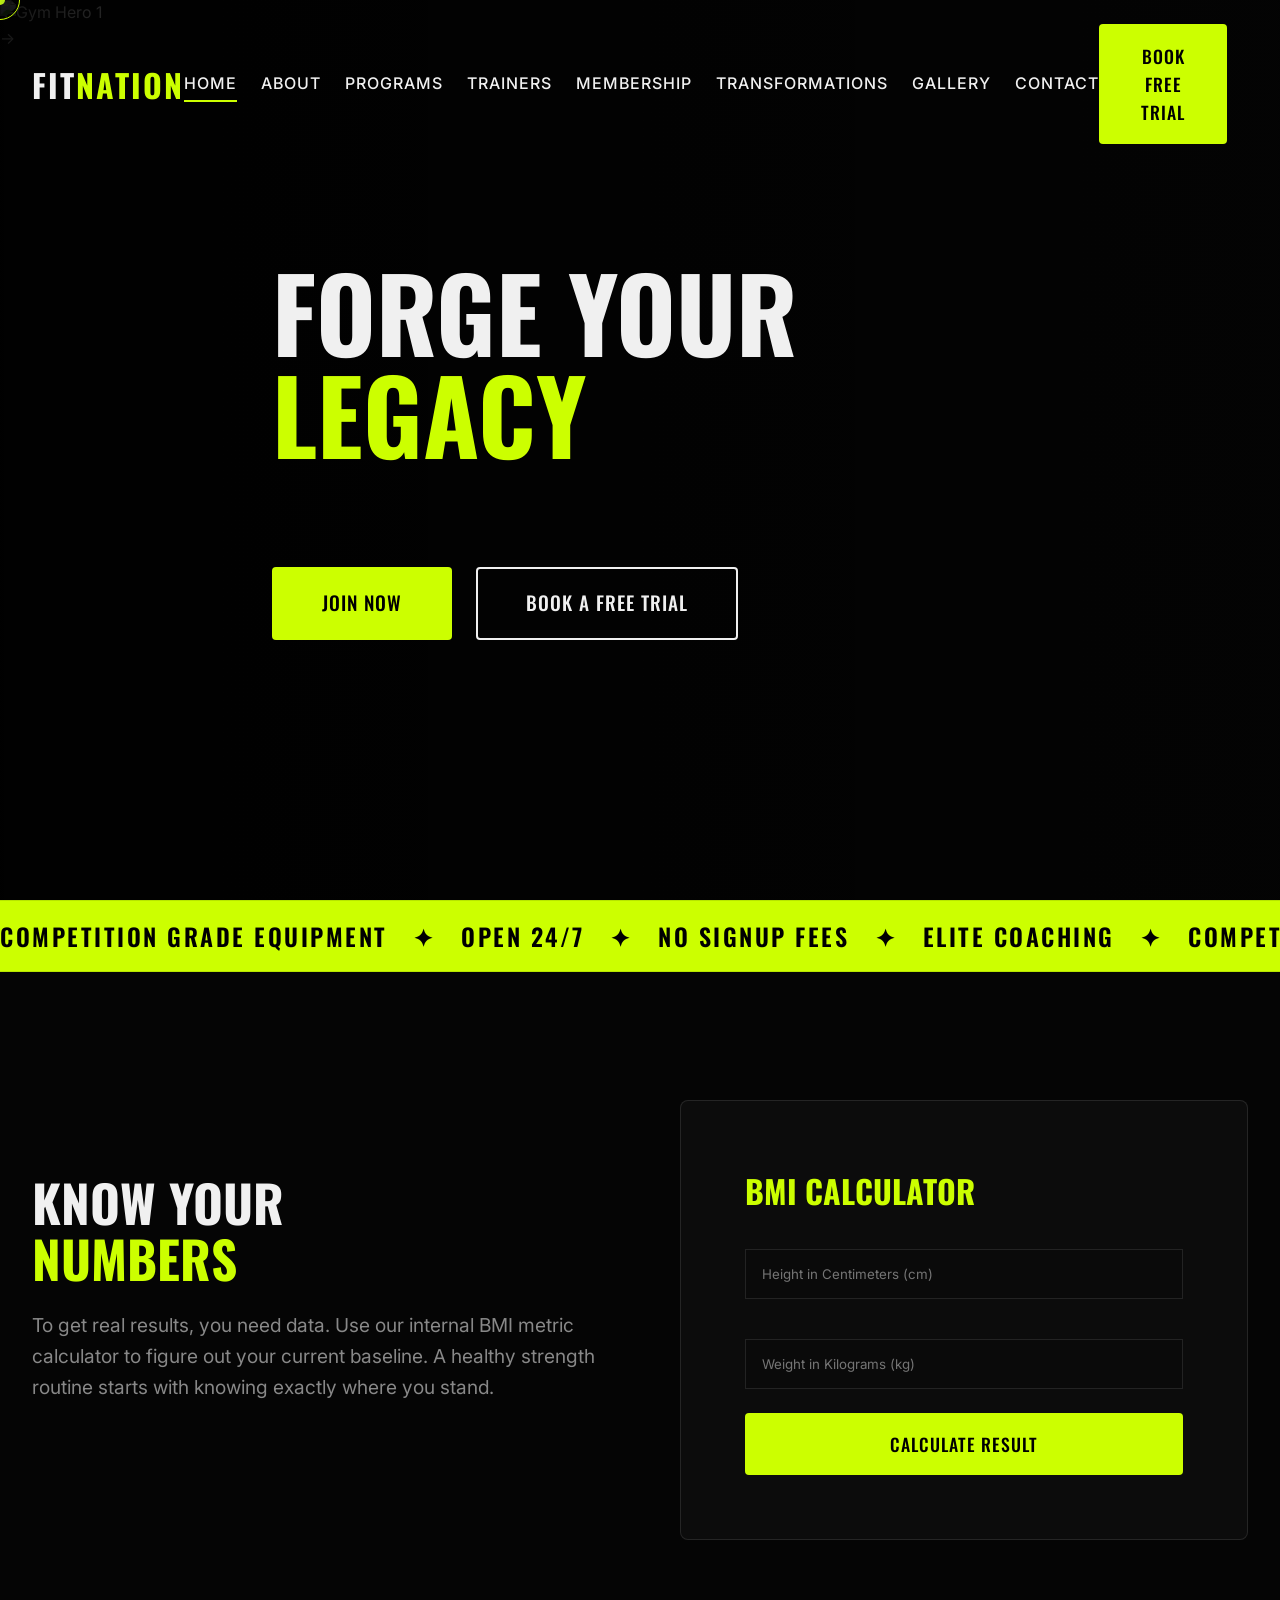
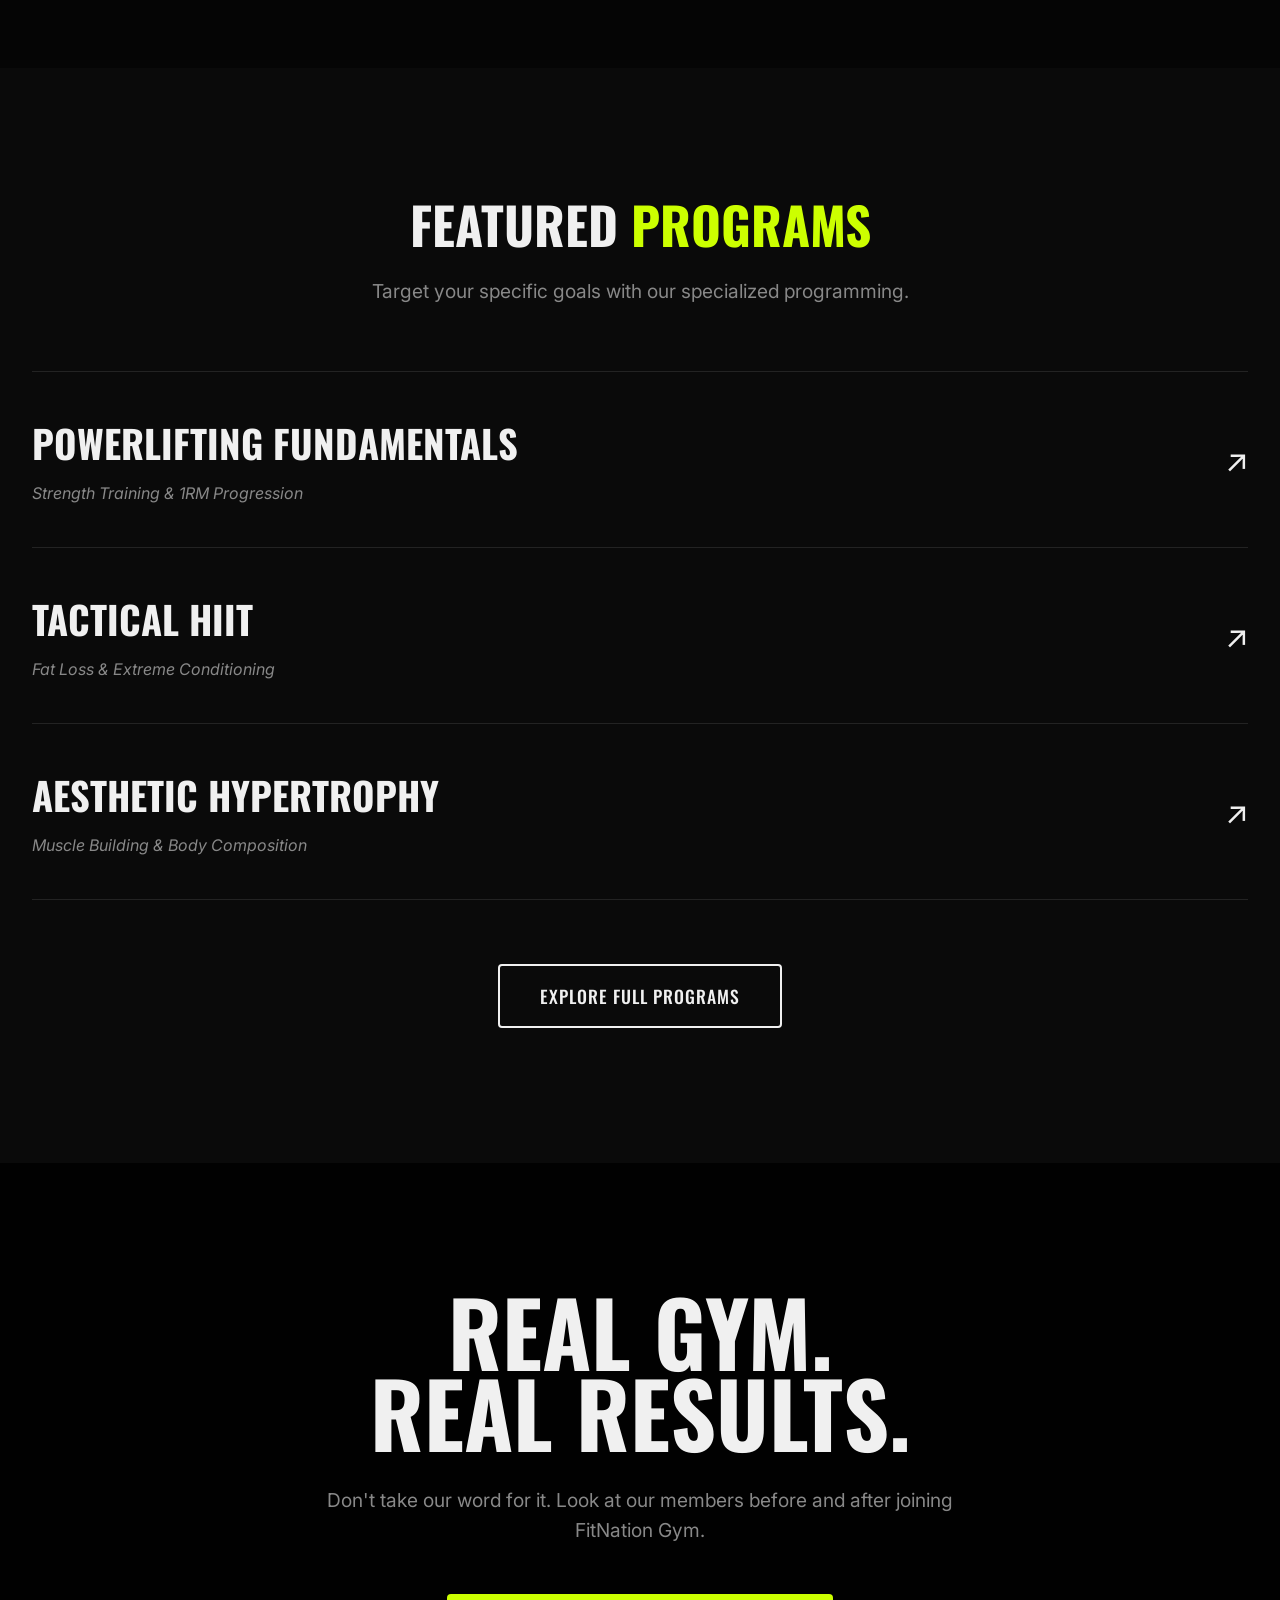
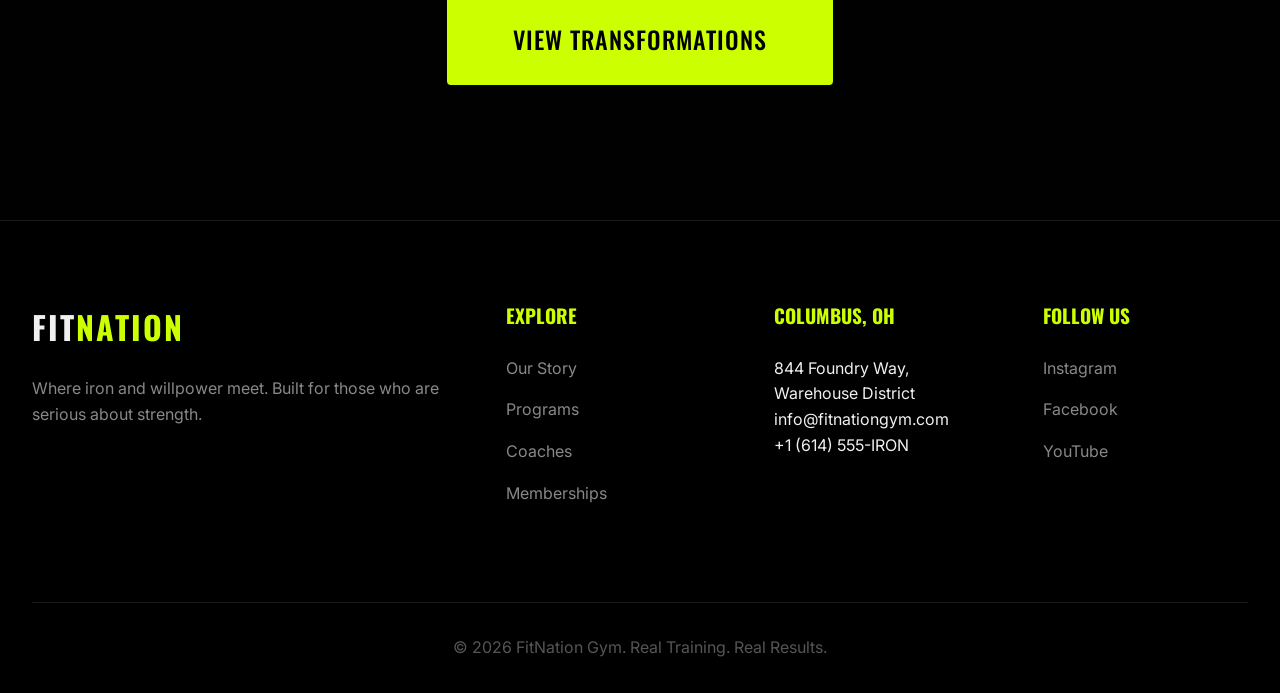
==== index.html @ c419b3d7 "Initial gym website project" ====
<!DOCTYPE html>
<html lang="en">
<head>
    <meta charset="UTF-8">
    <meta name="viewport" content="width=device-width, initial-scale=1.0">
    <title>FitNation Gym | Premium Strength & Conditioning</title>
    <meta name="description" content="FitNation Gym is a premium, results-driven strength and conditioning facility.">
    <link href="https://fonts.googleapis.com/css2?family=Inter:wght@300;400;500;600&family=Oswald:wght@400;500;700&display=swap" rel="stylesheet">
    <link rel="stylesheet" href="assets/css/style.css">
    <link rel="icon" type="image/png" href="assets/images/favicon.png">
</head>
<body>
    <div class="cursor"></div>
    <div class="cursor-follower"></div>

    <div class="preloader">
        <div class="preloader-text">FITNATION</div>
    </div>

    <gym-header></gym-header>

    <main>
        <!-- Hero Slider (Professional Hero & CTA) -->
        <section class="hero slider-container">
            <div class="slide active">
                <div class="hero-bg gs-scale">
                    <img src="https://images.unsplash.com/photo-1581009146145-b5ef050c2e1e?q=80" alt="Gym Hero 1">
                    <div class="overlay"></div>
                </div>
                <div class="container hero-content">
                    <h1 class="hero-title slide-reveal-text">FORGE YOUR <br/><span class="highlight">LEGACY</span></h1>
                    <p class="hero-subtitle slide-reveal-text delay-1">Real coaches, real equipment, real results. Stop treating your workouts casually.</p>
                    <div class="hero-actions slide-reveal-text delay-2">
                        <a href="membership.html" class="btn btn-primary btn-large hover-target">Join Now</a>
                        <a href="contact.html" class="btn btn-outline btn-large hover-target">Book a Free Trial</a>
                    </div>
                </div>
            </div>
            
            <div class="slide">
                <div class="hero-bg gs-scale">
                    <img src="https://images.unsplash.com/photo-1571019614242-c5c5dee9f50b?q=80" alt="Gym Hero 2">
                    <div class="overlay"></div>
                </div>
                <div class="container hero-content">
                    <h1 class="hero-title slide-reveal-text">EXPERT <br/><span class="highlight">GUIDANCE</span></h1>
                    <p class="hero-subtitle slide-reveal-text delay-1">Learn from state champion powerlifters and elite conditioning coaches.</p>
                    <div class="hero-actions slide-reveal-text delay-2">
                        <a href="trainers.html" class="btn btn-primary btn-large hover-target">Meet Our Trainers</a>
                    </div>
                </div>
            </div>

            <div class="slider-controls">
                <div class="slider-arrow prev hover-target">&larr;</div>
                <div class="slider-dots">
                    <span class="dot active hover-target" data-index="0"></span>
                    <span class="dot hover-target" data-index="1"></span>
                </div>
                <div class="slider-arrow next hover-target">&rarr;</div>
            </div>
        </section>

        <!-- Marquee -->
        <div class="marquee-section">
            <div class="marquee-content" id="marqueeText">
                COMPETITION GRADE EQUIPMENT &nbsp; ✦ &nbsp; OPEN 24/7 &nbsp; ✦ &nbsp; NO SIGNUP FEES &nbsp; ✦ &nbsp; ELITE COACHING &nbsp; ✦ &nbsp;
                COMPETITION GRADE EQUIPMENT &nbsp; ✦ &nbsp; OPEN 24/7 &nbsp; ✦ &nbsp; NO SIGNUP FEES &nbsp; ✦ &nbsp; ELITE COACHING &nbsp; ✦ &nbsp;
            </div>
        </div>

        <!-- BMI & Calorie Calculator Section (JS Powered) -->
        <section class="section">
            <div class="container about-grid">
                <div class="about-text">
                    <h2 class="section-title reveal-up">KNOW YOUR <br/><span class="highlight">NUMBERS</span></h2>
                    <p class="section-desc reveal-up delay-1">To get real results, you need data. Use our internal BMI metric calculator to figure out your current baseline. A healthy strength routine starts with knowing exactly where you stand.</p>
                    
                    <div class="bmi-result-box reveal-up delay-2" id="bmiResultBox">
                        <h3>Your BMI is: <span id="bmiValue">0.0</span></h3>
                        <p id="bmiCategory" style="margin-top:0.5rem;"></p>
                    </div>
                </div>
                
                <div class="calculator-box reveal-up delay-1 hover-target">
                    <h3 style="margin-bottom: 2rem; font-family: var(--font-heading); font-size: 2rem; color: var(--accent-color);">BMI CALCULATOR</h3>
                    <form id="bmiForm">
                        <div class="form-grid" style="grid-template-columns: 1fr;">
                            <input type="number" id="bmiHeight" placeholder="Height in Centimeters (cm)" required class="hover-target" min="50" max="250">
                            <input type="number" id="bmiWeight" placeholder="Weight in Kilograms (kg)" required class="hover-target" min="20" max="350">
                        </div>
                        <button type="submit" class="btn btn-primary hover-target" style="width: 100%;">CALCULATE RESULT</button>
                    </form>
                </div>
            </div>
        </section>

        <!-- Dynamic Classes Section (Preview) -->
        <section class="section classes-section section-bg-dark">
            <div class="container">
                <div class="section-header text-center reveal-up">
                    <h2 class="section-title">FEATURED <span class="highlight">PROGRAMS</span></h2>
                    <p class="section-desc" style="margin: 0 auto 4rem auto;">Target your specific goals with our specialized programming.</p>
                </div>
                
                <div class="classes-list">
                    <div class="class-item reveal-up hover-target" data-img="https://images.unsplash.com/photo-1541534741688-6078c6bfb5c5?q=80">
                        <div class="class-info">
                            <h3>POWERLIFTING FUNDAMENTALS</h3>
                            <p class="class-trainer">Strength Training & 1RM Progression</p>
                        </div>
                        <div class="class-arrow">↗</div>
                    </div>
                    
                    <div class="class-item reveal-up hover-target" data-img="https://images.unsplash.com/photo-1518611012118-696072aa579a?q=80">
                        <div class="class-info">
                            <h3>TACTICAL HIIT</h3>
                            <p class="class-trainer">Fat Loss & Extreme Conditioning</p>
                        </div>
                        <div class="class-arrow">↗</div>
                    </div>

                    <div class="class-item reveal-up hover-target" data-img="https://images.unsplash.com/photo-1534438327276-14e5300c3a48?q=80">
                        <div class="class-info">
                            <h3>AESTHETIC HYPERTROPHY</h3>
                            <p class="class-trainer">Muscle Building & Body Composition</p>
                        </div>
                        <div class="class-arrow">↗</div>
                    </div>
                </div>
                <div class="class-image-preview"><img src="" alt="Class Preview"></div>
                
                <div class="text-center" style="margin-top: 4rem;">
                    <a href="programs.html" class="btn btn-outline hover-target reveal-up">Explore Full Programs</a>
                </div>
            </div>
        </section>

        <!-- Member Transformation Hook -->
        <section class="section text-center" style="background: url('https://images.unsplash.com/photo-1574680096145-d05b474e2155?q=80') center/cover; position: relative;">
            <div class="overlay" style="background: rgba(0,0,0,0.85);"></div>
            <div class="container" style="position: relative; z-index: 2;">
                <h2 class="huge-title reveal-text" style="font-size: clamp(3rem, 7vw, 10rem);">REAL GYM.<br/>REAL RESULTS.</h2>
                <p class="section-desc reveal-up delay-1" style="margin: 0 auto 3rem auto;">Don't take our word for it. Look at our members before and after joining FitNation Gym.</p>
                <a href="transformations.html" class="btn btn-primary btn-huge hover-target reveal-up delay-2">VIEW TRANSFORMATIONS</a>
            </div>
        </section>

    </main>

    <gym-footer></gym-footer>

    <script src="https://cdnjs.cloudflare.com/ajax/libs/gsap/3.12.2/gsap.min.js"></script>
    <script src="https://cdnjs.cloudflare.com/ajax/libs/gsap/3.12.2/ScrollTrigger.min.js"></script>
    <script src="assets/js/components.js"></script>
    <script src="assets/js/main.js"></script>
</body>
</html>
---- assets/css/style.css ----
:root {
    --bg-color: #050505;
    --bg-secondary: #0a0a0a;
    --text-color: #f0f0f0;
    --text-muted: #888888;
    --accent-color: #ccff00;
    --accent-hover: #b3e600;
    --font-heading: 'Oswald', sans-serif;
    --font-body: 'Inter', sans-serif;
    --border-color: rgba(255, 255, 255, 0.1);
}

* { margin: 0; padding: 0; box-sizing: border-box; cursor: none; }
html { scroll-behavior: smooth; font-size: 16px; }
body { background-color: var(--bg-color); color: var(--text-color); font-family: var(--font-body); overflow-x: hidden; line-height: 1.6; }

/* Custom Cursor */
.cursor { position: fixed; top: 0; left: 0; width: 10px; height: 10px; background: var(--accent-color); border-radius: 50%; transform: translate(-50%, -50%); pointer-events: none; z-index: 9999; mix-blend-mode: difference; transition: width 0.3s, height 0.3s, background-color 0.3s; }
.cursor-follower { position: fixed; top: 0; left: 0; width: 40px; height: 40px; border: 1px solid var(--accent-color); border-radius: 50%; transform: translate(-50%, -50%); pointer-events: none; z-index: 9998; transition: width 0.3s, height 0.3s, border-color 0.3s, transform 0.1s ease-out; }
.cursor.hover-active { width: 60px; height: 60px; background: rgba(204, 255, 0, 0.2); mix-blend-mode: normal; }
.cursor-follower.hover-active { opacity: 0; }

/* Preloader */
.preloader { position: fixed; top: 0; left: 0; width: 100%; height: 100vh; background: var(--bg-color); display: flex; justify-content: center; align-items: center; z-index: 10000; transition: opacity 1s ease-in-out, visibility 1s ease-in-out; }
.preloader.hidden { opacity: 0; visibility: hidden; }
.preloader-text { font-family: var(--font-heading); font-size: 3rem; font-weight: 700; color: var(--accent-color); letter-spacing: 5px; animation: pulse 1s infinite alternate; }
@keyframes pulse { 0% { opacity: 0.5; transform: scale(0.95); } 100% { opacity: 1; transform: scale(1.05); } }

/* Typography & General */
h1, h2, h3, h4, .logo, .highlight { font-family: var(--font-heading); text-transform: uppercase; }
.highlight { color: var(--accent-color); }
.container { width: 100%; max-width: 1400px; margin: 0 auto; padding: 0 2rem; }
.text-center { text-align: center; }
a { text-decoration: none; color: inherit; }
ul { list-style: none; }

/* Form Elements */
input, textarea, select { width: 100%; padding: 1rem; background: var(--bg-secondary); border: 1px solid var(--border-color); color: var(--text-color); font-family: var(--font-body); margin-bottom: 1.5rem; outline: none; transition: border 0.3s ease; cursor: none; }
input:focus, textarea:focus, select:focus { border-color: var(--accent-color); }
.form-grid { display: grid; grid-template-columns: 1fr 1fr; gap: 1rem; }

/* Buttons */
.btn { display: inline-block; padding: 1rem 2.5rem; font-family: var(--font-heading); font-size: 1.1rem; font-weight: 500; letter-spacing: 1px; text-transform: uppercase; transition: all 0.3s ease; border: 2px solid transparent; border-radius: 4px; position: relative; overflow: hidden; z-index: 1; text-align: center; cursor: none;}
.btn-primary { background: var(--accent-color); color: #000; }
.btn-primary:hover { background: var(--accent-hover); transform: translateY(-3px); box-shadow: 0 10px 20px rgba(204, 255, 0, 0.2); }
.btn-outline { background: transparent; border-color: var(--text-color); color: var(--text-color); }
.btn-outline:hover { background: var(--text-color); color: #000; }
.btn-large { padding: 1.2rem 3rem; font-size: 1.2rem; }
.btn-huge { padding: 1.5rem 4rem; font-size: 1.5rem; }

/* Navbar */
.navbar { position: fixed; top: 0; width: 100%; padding: 1.5rem 0; z-index: 1000; transition: background 0.4s ease, padding 0.4s ease; border-bottom: 1px solid transparent; }
.navbar.scrolled { background: rgba(5, 5, 5, 0.95); backdrop-filter: blur(10px); padding: 1rem 0; border-bottom: 1px solid var(--border-color); }
.nav-container { display: flex; justify-content: space-between; align-items: center; }
.logo { font-size: 2rem; font-weight: 700; letter-spacing: 2px; }
.logo span { color: var(--accent-color); }
.nav-links { display: flex; gap: 1.5rem; }
.nav-link { font-size: 1rem; font-weight: 500; letter-spacing: 1px; text-transform: uppercase; position: relative; }
.nav-link::after { content: ''; position: absolute; bottom: -5px; left: 0; width: 0%; height: 2px; background: var(--accent-color); transition: width 0.3s ease; }
.nav-link:hover::after, .nav-link.active::after { width: 100%; }

/* Hero Slider */
.slider-container { height: 100vh; position: relative; overflow: hidden; }
.slide { position: absolute; top: 0; left: 0; width: 100%; height: 100%; opacity: 0; visibility: hidden; transition: opacity 1s ease-in-out, visibility 1s ease-in-out; display: flex; align-items: center; }
.slide.active { opacity: 1; visibility: visible; z-index: 2; }
.hero-bg { position: absolute; top: 0; left: 0; width: 100%; height: 100%; z-index: -1; }
.hero-bg img { width: 100%; height: 100%; object-fit: cover; transform: scale(1.1); transition: transform 6s ease-out; }
.slide.active .hero-bg img { transform: scale(1); }
.overlay { position: absolute; top: 0; left: 0; width: 100%; height: 100%; background: linear-gradient(to right, rgba(0,0,0,0.9) 0%, rgba(0,0,0,0.6) 50%, rgba(0,0,0,0.3) 100%); }
.hero-content { position: relative; z-index: 10; max-width: 800px; }
.hero-title { font-size: clamp(3.5rem, 8vw, 8rem); line-height: 1; margin-bottom: 1.5rem; overflow: hidden; }
.hero-subtitle { font-size: 1.2rem; margin-bottom: 3rem; opacity: 0.8; }
.hero-actions { display: flex; gap: 1.5rem; align-items: center; }

/* Page Header */
.page-header { padding: 12rem 0 6rem; background: var(--bg-secondary); border-bottom: 1px solid var(--border-color); text-align: center; }
.page-title { font-size: 4rem; color: var(--accent-color); margin-bottom: 1rem;}
.breadcrumb { font-size: 1rem; color: var(--text-muted); }
.breadcrumb a { color: var(--text-color); transition: color 0.3s; }
.breadcrumb a:hover { color: var(--accent-color); }

/* Marquee Section */
.marquee-section { padding: 1rem 0; background: var(--accent-color); color: #000; overflow: hidden; white-space: nowrap; border-top: 1px solid rgba(0,0,0,0.1); border-bottom: 1px solid rgba(0,0,0,0.1); z-index: 5; position: relative; }
.marquee-content { display: inline-block; font-family: var(--font-heading); font-size: 1.5rem; font-weight: 600; letter-spacing: 2.5px; }

/* Sections */
.section { padding: 8rem 0; position: relative; }
.section-bg-dark { background-color: var(--bg-secondary); }
.section-title { font-size: clamp(2.5rem, 4vw, 4rem); line-height: 1.1; margin-bottom: 1.5rem; }
.section-desc { font-size: 1.2rem; max-width: 700px; margin-bottom: 4rem; color: var(--text-muted); }

/* About and Facilities */
.about-grid { display: grid; grid-template-columns: 1fr 1fr; gap: 5rem; align-items: center; }
.about-img { width: 100%; border-radius: 4px; overflow: hidden; position: relative; }
.about-img img { width: 100%; height: auto; display: block; border-radius: 4px; }
.facilities-grid { display: grid; grid-template-columns: repeat(auto-fit, minmax(280px, 1fr)); gap: 2rem; margin-top: 3rem; }
.facility-card { background: rgba(255,255,255,0.03); border: 1px solid var(--border-color); padding: 2rem; border-radius: 4px; transition: transform 0.3s, border 0.3s; }
.facility-card:hover { transform: translateY(-5px); border-color: var(--accent-color); }
.facility-card h4 { font-size: 1.5rem; margin-bottom: 1rem; color: var(--text-color); }
.facility-card p { color: var(--text-muted); font-size: 0.95rem; }

/* Big Gallery Grid */
.gallery-grid { display: grid; grid-template-columns: repeat(auto-fill, minmax(300px, 1fr)); gap: 1rem; }
.gallery-item { position: relative; height: 350px; overflow: hidden; border-radius: 4px; }
.gallery-item img { width: 100%; height: 100%; object-fit: cover; filter: grayscale(100%); transition: transform 0.5s, filter 0.5s; }
.gallery-item:hover img { transform: scale(1.1); filter: grayscale(0%); }
.gallery-item-full { grid-column: span 2; }

/* Parallax CTA */
.parallax-banner { position: relative; overflow: hidden; padding: 12rem 0; display: flex; align-items: center; justify-content: center; }
.parallax-bg { position: absolute; top: 0; left: 0; width: 100%; height: 120%; background: url('https://images.unsplash.com/photo-1517836357463-d25dfeac3438?q=80') center/cover; filter: grayscale(100%) brightness(0.2); z-index: 1; }
.huge-title { font-size: clamp(4rem, 10vw, 12rem); line-height: 0.9; color: var(--text-color); margin-bottom: 2rem; }

/* Classes/Programs Listing */
.classes-list { border-top: 1px solid var(--border-color); }
.class-item { display: flex; justify-content: space-between; align-items: center; padding: 2.5rem 0; border-bottom: 1px solid var(--border-color); transition: padding 0.3s ease; position: relative; z-index: 2; }
.class-item:hover { padding: 2.5rem 1rem; }
.class-info h3 { font-size: clamp(1.5rem, 3vw, 3rem); transition: color 0.3s ease; }
.class-item:hover .class-info h3 { color: var(--accent-color); }
.class-time { font-family: var(--font-heading); color: var(--accent-color); letter-spacing: 1px;}
.class-trainer { color: var(--text-muted); font-style: italic; margin-top: 0.5rem;}
.class-arrow { font-size: 2rem; transform: rotate(0deg); transition: transform 0.4s ease, color 0.3s ease; pointer-events: none; }
.class-item:hover .class-arrow { transform: rotate(45deg); color: var(--accent-color); }

.class-image-preview { position: fixed; top: 0; left: 0; width: 350px; height: 250px; pointer-events: none; z-index: 10000; opacity: 0; visibility: hidden; border-radius: 4px; overflow: hidden; transition: opacity 0.3s ease, visibility 0.3s ease; }
.class-image-preview.active { opacity: 1; visibility: visible; }
.class-image-preview img { width: 100%; height: 100%; object-fit: cover; }

/* Transformations Before/After Cards */
.transformation-grid { display: grid; grid-template-columns: repeat(auto-fit, minmax(350px, 1fr)); gap: 3rem; }
.transformation-card { background: var(--bg-secondary); border: 1px solid var(--border-color); overflow: hidden; border-radius: 6px; }
.transformation-slider { display: flex; height: 350px; }
.transformation-slider .before, .transformation-slider .after { width: 50%; height: 100%; position: relative;}
.transformation-slider img { width: 100%; height: 100%; object-fit: cover; filter: grayscale(30%);}
.transformation-label { position: absolute; bottom: 10px; left: 10px; background: rgba(0,0,0,0.8); padding: 4px 10px; font-family: var(--font-heading); font-size: 0.9rem; color: #fff; }
.transformation-after-label { background: var(--accent-color); color: #000; }
.transformation-info { padding: 2rem; }
.transformation-info h3 { font-size: 1.8rem; margin-bottom: 0.5rem;}
.transformation-stats { color: var(--accent-color); font-weight: bold; margin-bottom: 1rem; font-family: var(--font-heading); font-size: 1.2rem;}
.transformation-desc { color: var(--text-muted); font-size: 0.95rem; line-height: 1.5; }

/* BMI Calculator Section */
.calculator-box { background: rgba(255,255,255,0.03); padding: 4rem; border: 1px solid var(--border-color); border-radius: 8px; }
.bmi-result-box { margin-top: 2rem; padding: 2rem; background: var(--bg-secondary); border-left: 4px solid var(--accent-color); display: none; }
.bmi-result-box h3 { font-size: 2rem; }
.bmi-result-box span { color: var(--accent-color); font-size: 3rem; font-family:var(--font-heading); }

/* Trainers */
.team-grid { display: grid; grid-template-columns: repeat(auto-fit, minmax(280px, 1fr)); gap: 2rem; }
.team-member { background: var(--bg-secondary); border: 1px solid var(--border-color); transition: transform 0.3s, border-color 0.3s; }
.team-member:hover { transform: translateY(-10px); border-color: var(--accent-color); }
.team-img { height: 350px; overflow: hidden; position: relative;}
.team-img img { width: 100%; height: 100%; object-fit: cover; filter: grayscale(100%); transition: filter 0.4s, transform 0.4s; }
.team-member:hover .team-img img { filter: grayscale(0%); transform: scale(1.02); }
.team-social { position: absolute; bottom: 0; left: 0; width: 100%; background: rgba(0,0,0,0.8); display: flex; justify-content: center; gap: 1rem; padding: 1rem; transform: translateY(100%); transition: transform 0.3s;}
.team-member:hover .team-social { transform: translateY(0); }
.team-social a { color: #fff; font-size: 0.9rem; font-family: var(--font-heading); letter-spacing: 1px;}
.team-social a:hover { color: var(--accent-color); }
.team-info { padding: 2rem; }
.team-info h3 { font-size: 1.5rem; margin-bottom: 0.5rem; }
.team-role { color: var(--accent-color); font-family: var(--font-heading); font-size: 1.1rem; margin-bottom: 1rem; display: block; }
.team-desc { color: var(--text-muted); font-size: 0.9rem; }

/* Memberships */
.pricing-grid { display: grid; grid-template-columns: repeat(auto-fit, minmax(250px, 1fr)); gap: 2rem; align-items: start; }
.price-card { background: var(--bg-secondary); border: 1px solid var(--border-color); padding: 3rem 2rem; text-align: center; transition: all 0.3s; position: relative;}
.price-card.featured { border-color: var(--accent-color); transform: scale(1.05); background: rgba(204, 255, 0, 0.05); z-index: 10; padding: 4rem 2rem;}
.price-badge { position: absolute; top: -15px; left: 50%; transform: translateX(-50%); background: var(--accent-color); color: #000; padding: 5px 15px; font-family: var(--font-heading); border-radius: 20px;}
.price-card:hover { transform: translateY(-10px); border-color: var(--accent-color); }
.price-card.featured:hover { transform: scale(1.05) translateY(-10px); }
.plan-name { font-size: 1.8rem; margin-bottom: 1rem; }
.plan-price { font-size: 3.5rem; color: var(--accent-color); font-family: var(--font-heading); line-height: 1; margin-bottom: 2rem; }
.plan-price span { font-size: 1rem; color: var(--text-muted); font-family: var(--font-body); display: block; margin-top: 5px;}
.plan-features { text-align: left; margin-bottom: 2.5rem; }
.plan-features li { padding: 0.8rem 0; border-bottom: 1px solid var(--border-color); color: var(--text-muted); display: flex; align-items: center; gap: 10px; font-size: 0.9rem;}
.plan-features li:before { content: "✓"; color: var(--accent-color); font-weight: bold; }

/* Contact Specific */
.contact-grid { display: grid; grid-template-columns: 1fr 1fr; gap: 4rem; align-items: start;}
.contact-info { display: grid; gap: 2rem; }
.contact-box { background: var(--bg-secondary); padding: 2rem; border: 1px solid var(--border-color); }
.contact-box h4 { color: var(--accent-color); font-size: 1.5rem; margin-bottom: 1rem; }
.contact-box p { color: var(--text-muted); }
.map iframe { width: 100%; height: 400px; border: none; filter: invert(90%) hue-rotate(180deg) contrast(80%); }

/* Testimonials */
.testimonials { padding: 6rem 0; text-align: center; }
.testimonial-text { font-size: 2rem; font-weight: 500; font-family: var(--font-heading); margin-bottom: 2rem; max-width: 900px; margin-inline: auto; line-height: 1.4; color: #fff; font-style: italic;}
.testimonial-author { font-weight: bold; text-transform: uppercase; letter-spacing: 1px; color: var(--accent-color);}
.stars { color: var(--accent-color); margin-bottom: 1rem; font-size: 1.2rem;}

/* Footer */
.footer { background: #000; padding: 5rem 0 2rem; border-top: 1px solid var(--border-color); }
.footer-grid { display: grid; grid-template-columns: 2fr 1fr 1fr 1fr; gap: 4rem; margin-bottom: 5rem; }
.footer-brand p { margin-top: 1.5rem; color: var(--text-muted); }
.footer h4 { font-size: 1.2rem; margin-bottom: 1.5rem; color: var(--accent-color); }
.footer-links a, .footer-social a { display: block; margin-bottom: 1rem; color: var(--text-muted); transition: color 0.3s ease; }
.footer-links a:hover, .footer-social a:hover { color: #fff; padding-left: 5px; }
.footer-bottom { text-align: center; padding-top: 2rem; border-top: 1px solid var(--border-color); color: #555; }
/* Responsive Desktop Base Additions */
.nav-actions { display: flex; align-items: center; }
.burger-menu { display: none; cursor: pointer; flex-direction: column; justify-content: space-between; width: 30px; height: 21px; z-index: 1001; }
.burger-menu div { width: 100%; height: 3px; background-color: var(--text-color); transition: all 0.3s ease; }
.burger-menu.toggle .line1 { transform: rotate(-45deg) translate(-5px, 6px); background-color: var(--accent-color); }
.burger-menu.toggle .line2 { opacity: 0; }
.burger-menu.toggle .line3 { transform: rotate(45deg) translate(-6px, -7px); background-color: var(--accent-color); }

/* Responsive adjustments */
@media (max-width: 1200px) {
    .hero-title { font-size: clamp(3rem, 6vw, 6rem); }
    .section-title { font-size: clamp(2.5rem, 5vw, 4.5rem); }
    .huge-title { font-size: clamp(3rem, 6vw, 8rem); }
}

@media (max-width: 1024px) {
    .burger-menu { display: flex; }
    .nav-cta { display: none !important; }
    .nav-links {
        position: fixed; top: 0; right: 0; transform: translateX(100%); width: 100%; height: 100vh;
        background: rgba(5, 5, 5, 0.98); backdrop-filter: blur(10px);
        display: flex; flex-direction: column; align-items: center; justify-content: center; gap: 2.5rem;
        transition: transform 0.4s ease-in-out; z-index: 999; margin: 0; padding: 0;
    }
    .nav-links.nav-active { transform: translateX(0); }
    .nav-link { font-size: 1.8rem; }

    .about-grid, .contact-grid, .calculator-box form { grid-template-columns: 1fr; }
    .gallery-grid { grid-template-columns: repeat(2, 1fr); }
    .price-card.featured { transform: scale(1); padding: 3rem 2rem;}
    .transformation-grid { grid-template-columns: 1fr; }
    .section { padding: 5rem 0; }
    .footer-grid { gap: 3rem; }
}

@media (max-width: 992px) {
    .footer-grid { grid-template-columns: 1fr 1fr; }
    .hero-content { padding-top: 10rem; }
    .price-grid { grid-template-columns: 1fr; }
}

@media (max-width: 768px) {
    body { cursor: auto; }
    .cursor, .cursor-follower { display: none !important; }
    .class-image-preview { display: none !important; }
    
    .hero-title { font-size: 3.5rem; }
    .slider-controls { bottom: 2%; }
    .footer-grid, .gallery-grid { grid-template-columns: 1fr; }
    .gallery-item-full { grid-column: span 1;}
    .class-item { flex-direction: column; align-items: flex-start; gap: 1rem; padding: 1.5rem 0; }
    .class-arrow { display: none; }
    .page-title { font-size: 3rem; }
    .section-title { font-size: 2.5rem; }
    .hero-actions { display: flex; flex-direction: column; width: 100%; gap: 1rem; }
    .hero-actions .btn { width: 100%; text-align: center; }
    .transformation-slider { height: 250px; }
}

@media (max-width: 480px) {
    .hero-title { font-size: 2.5rem; }
    .page-title { font-size: 2.5rem; }
    .section { padding: 4rem 0; }
    .form-grid { grid-template-columns: 1fr; }
}
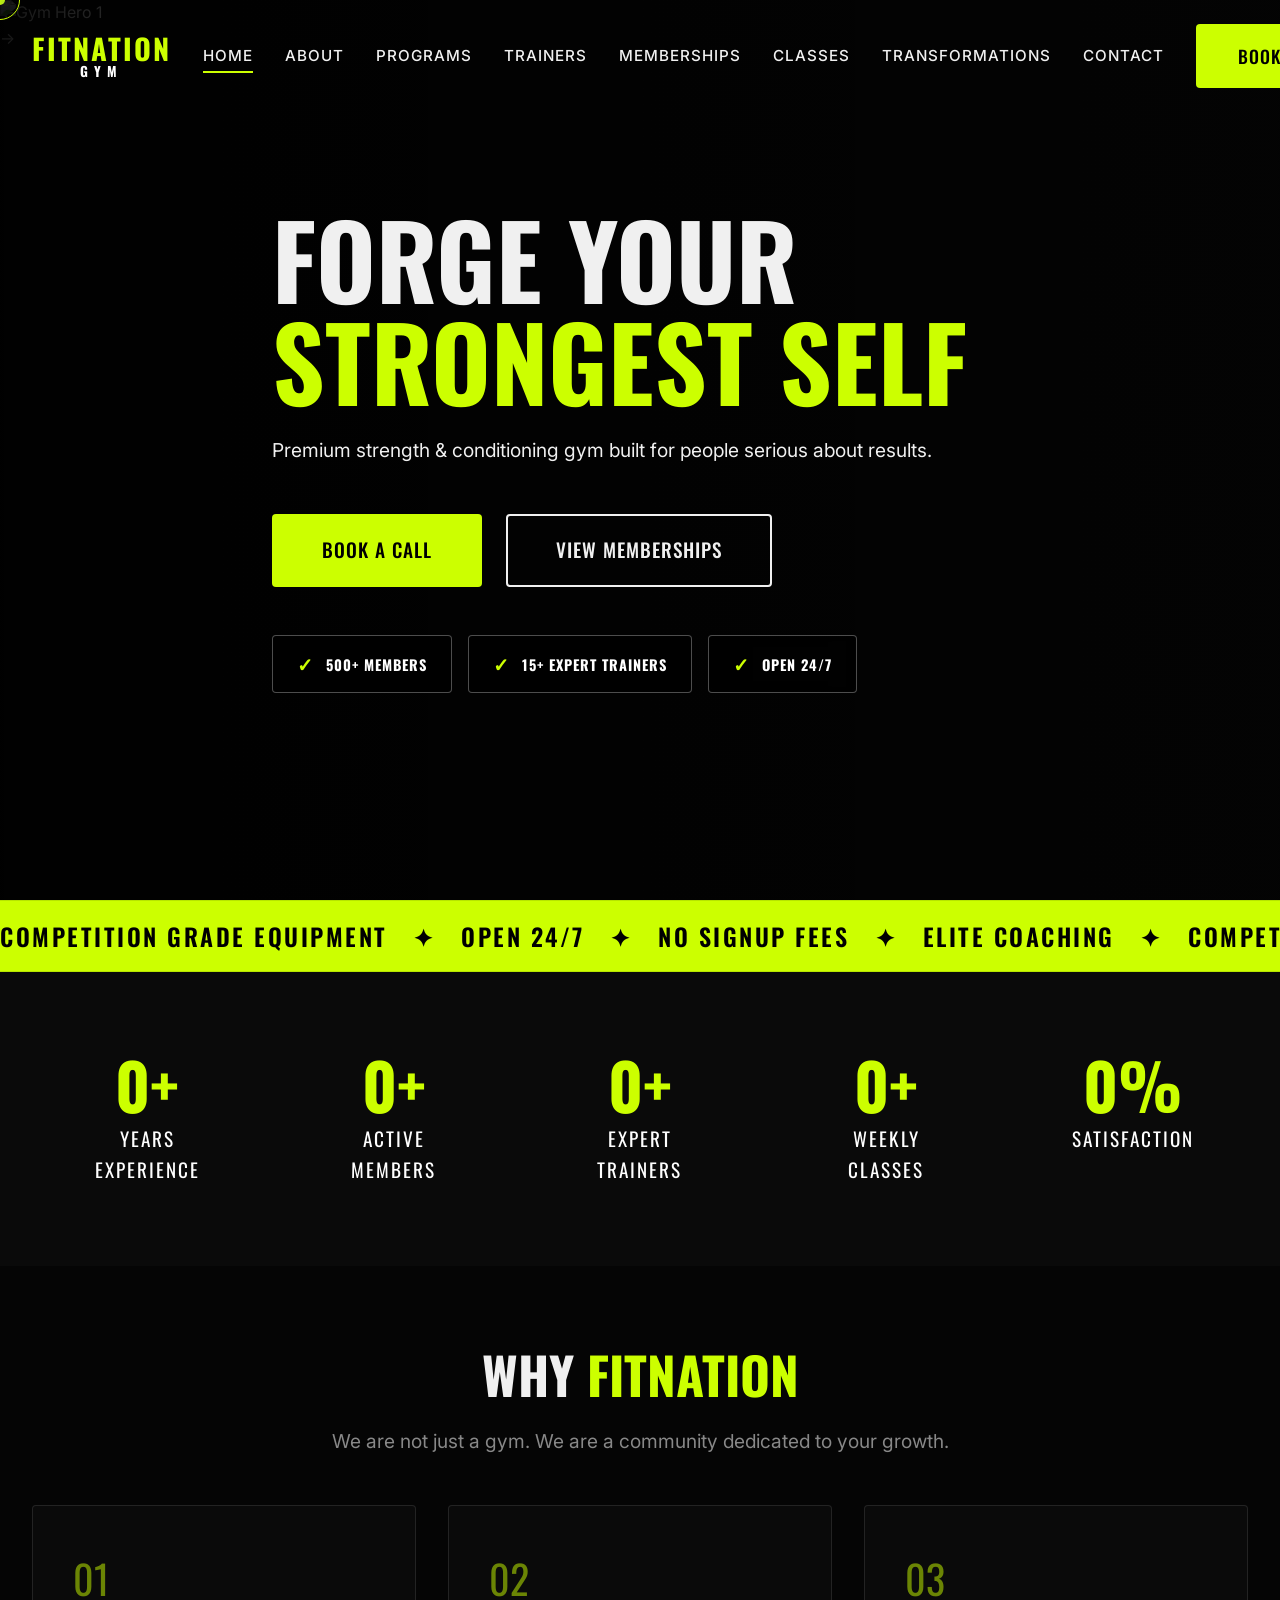
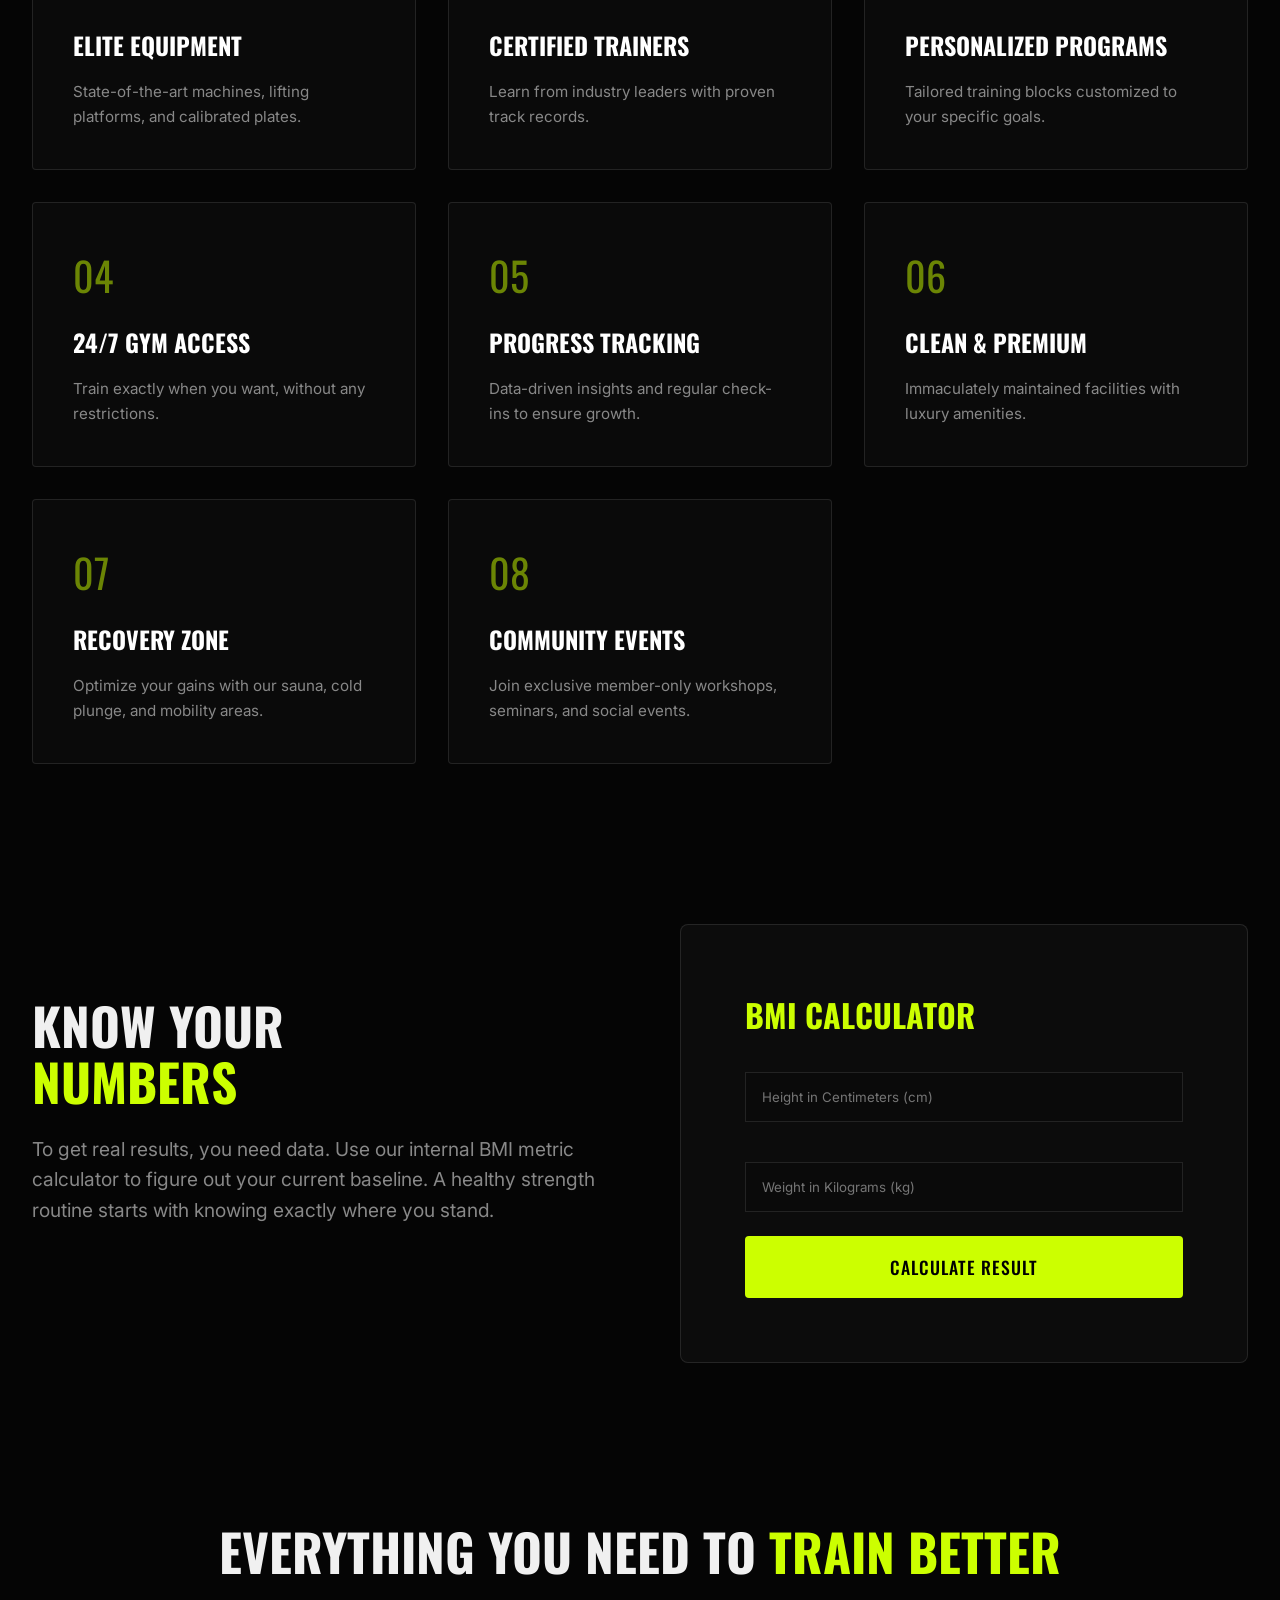
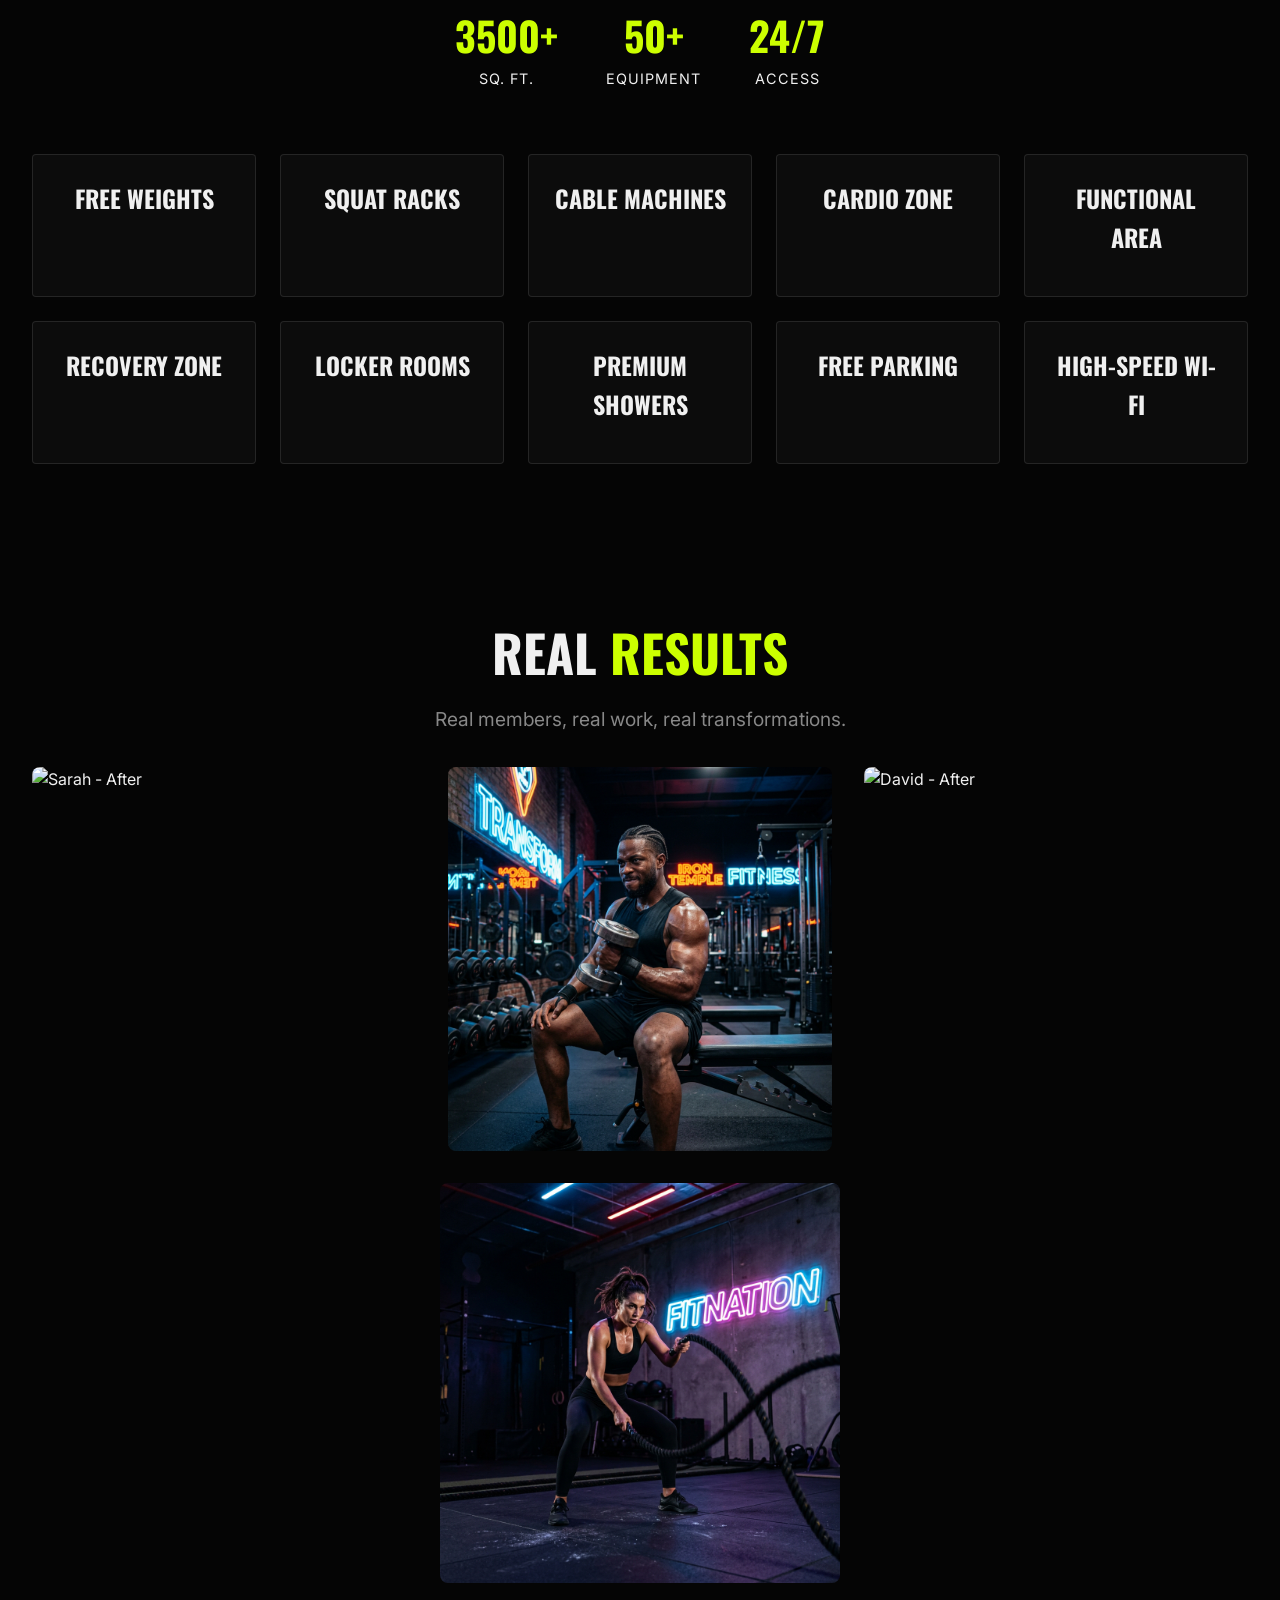
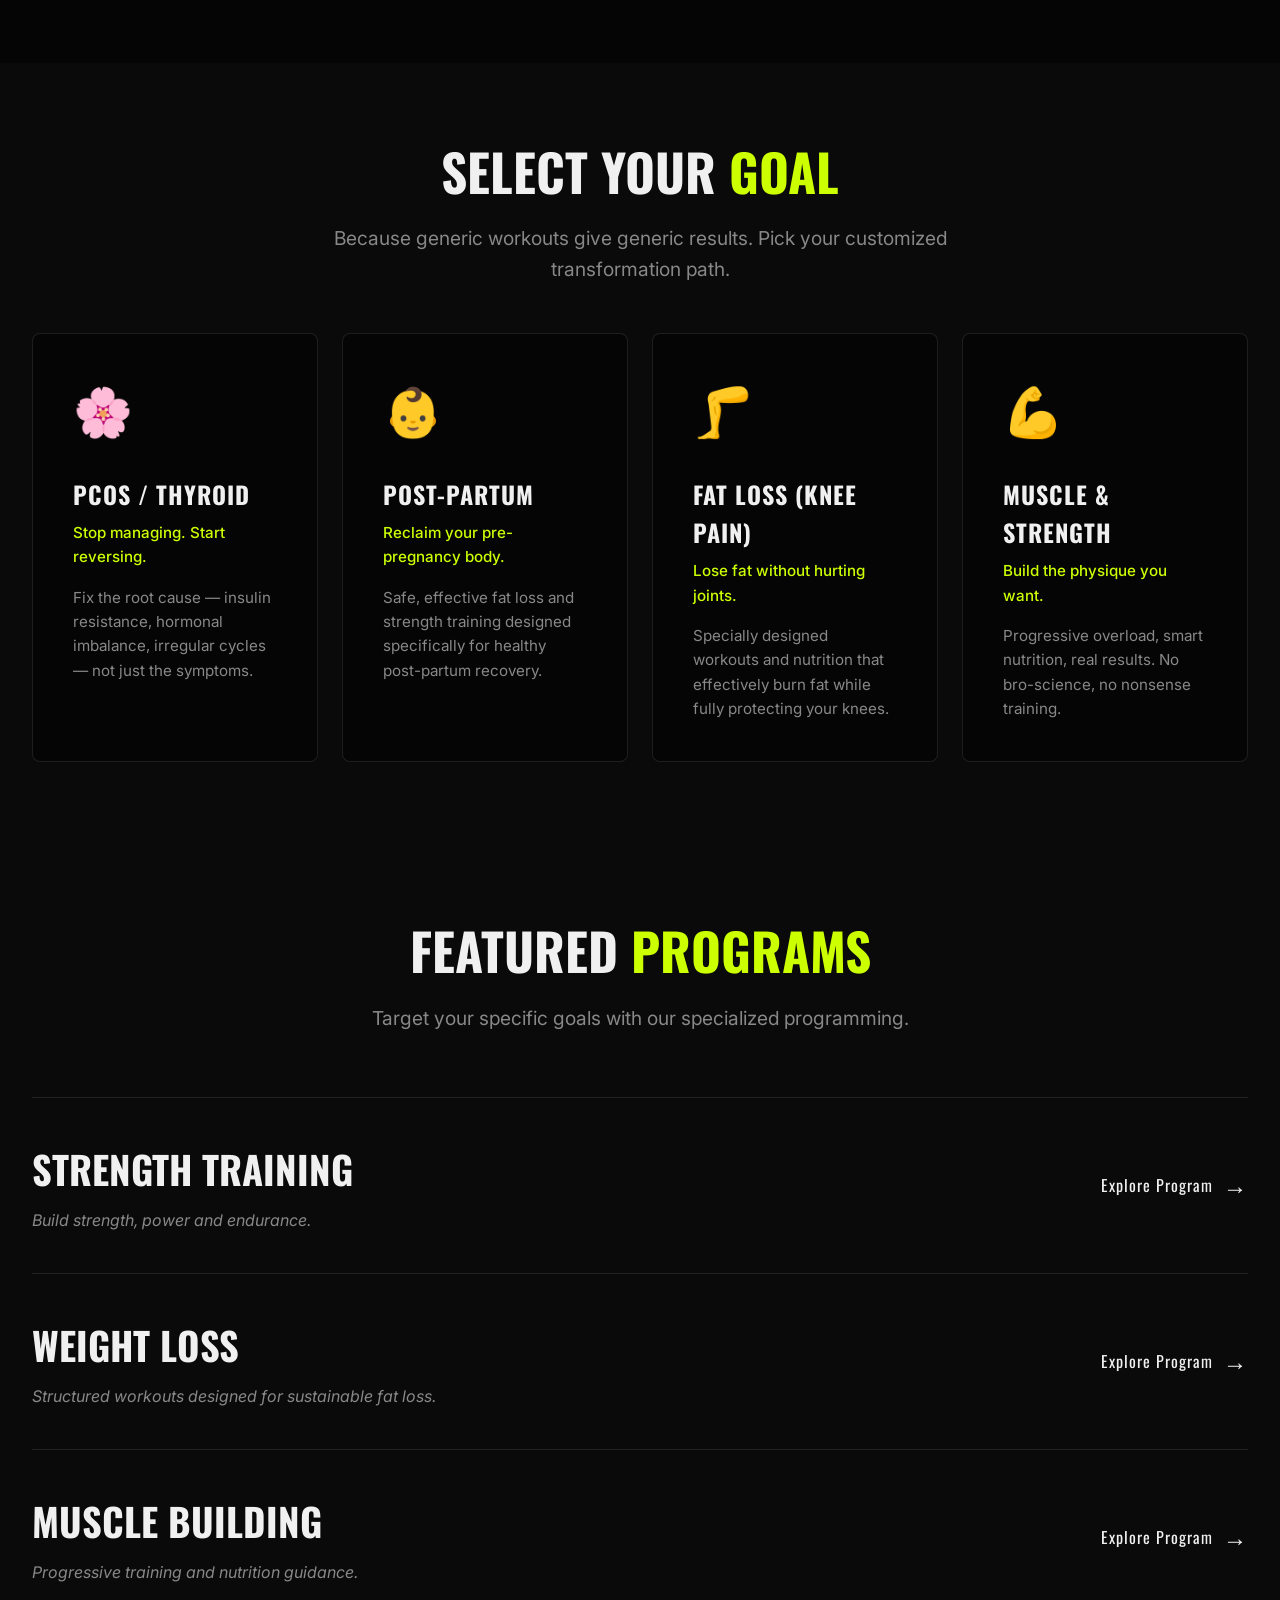
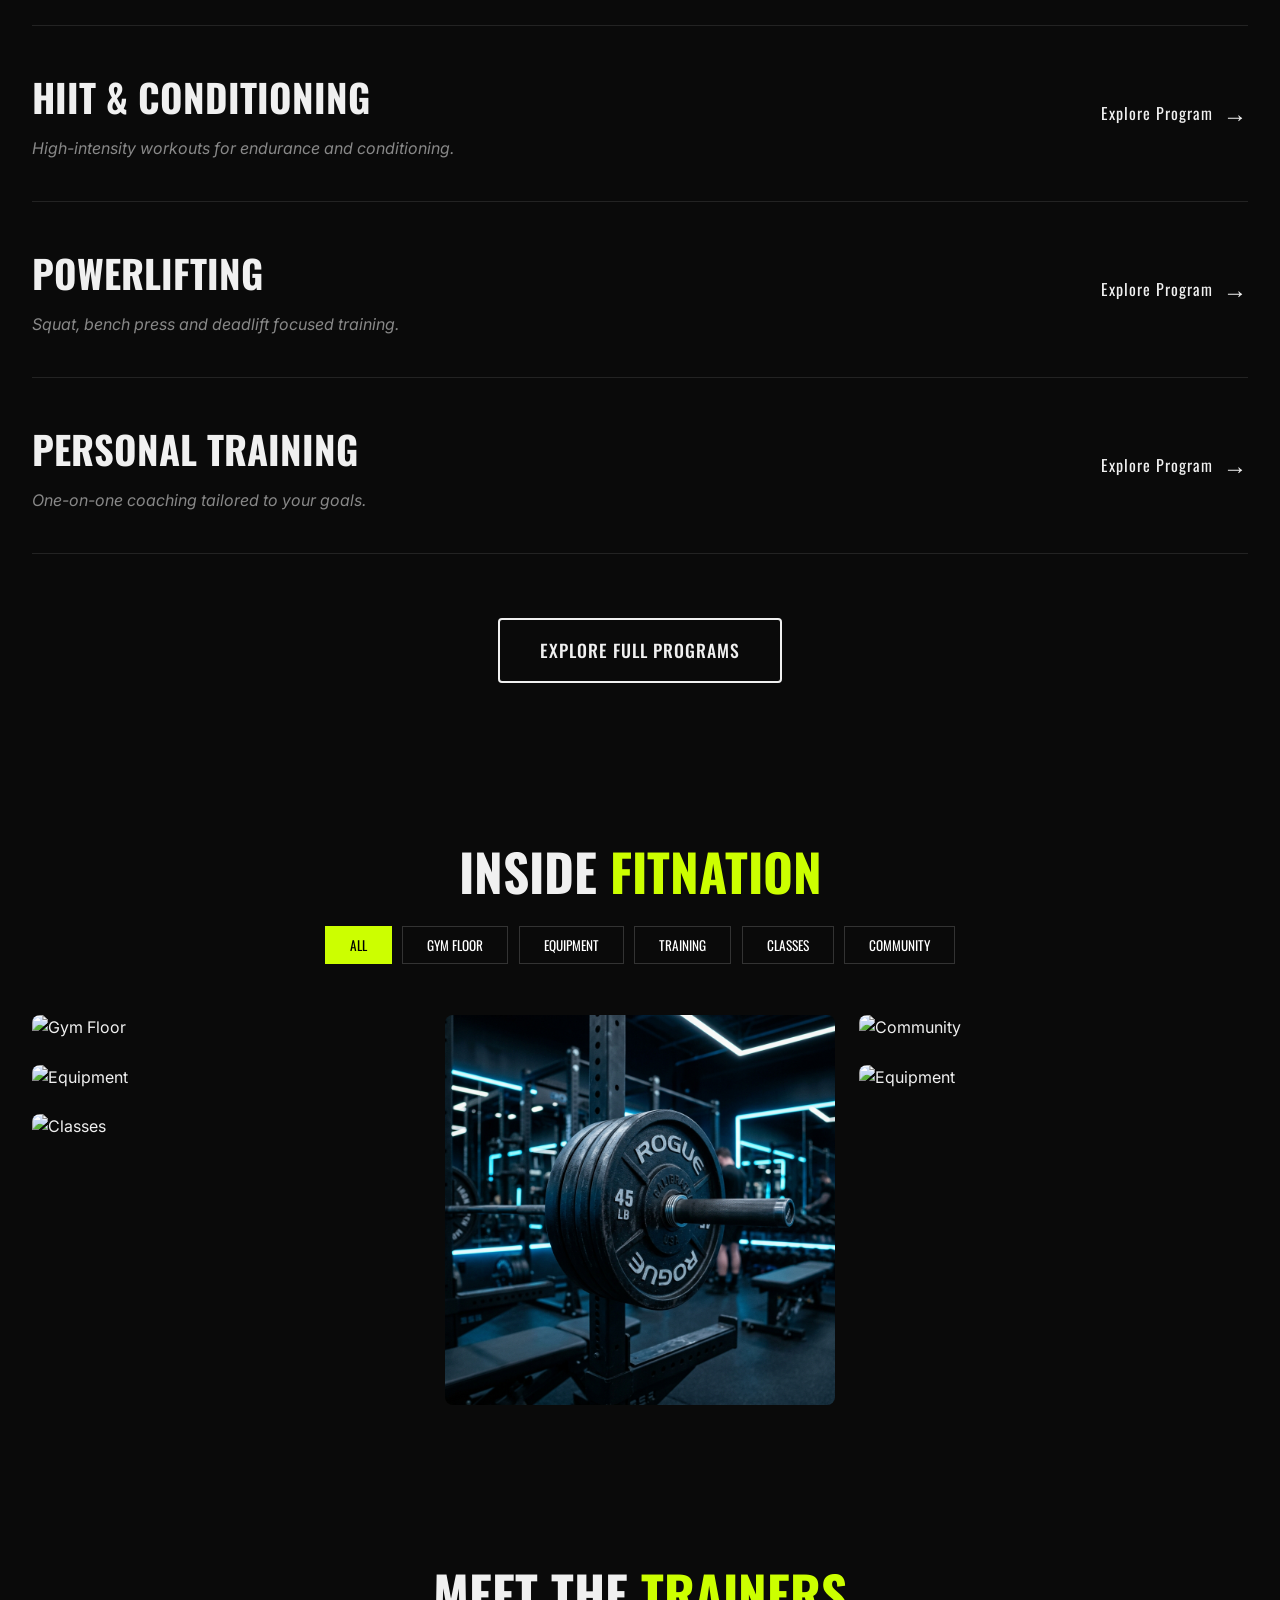
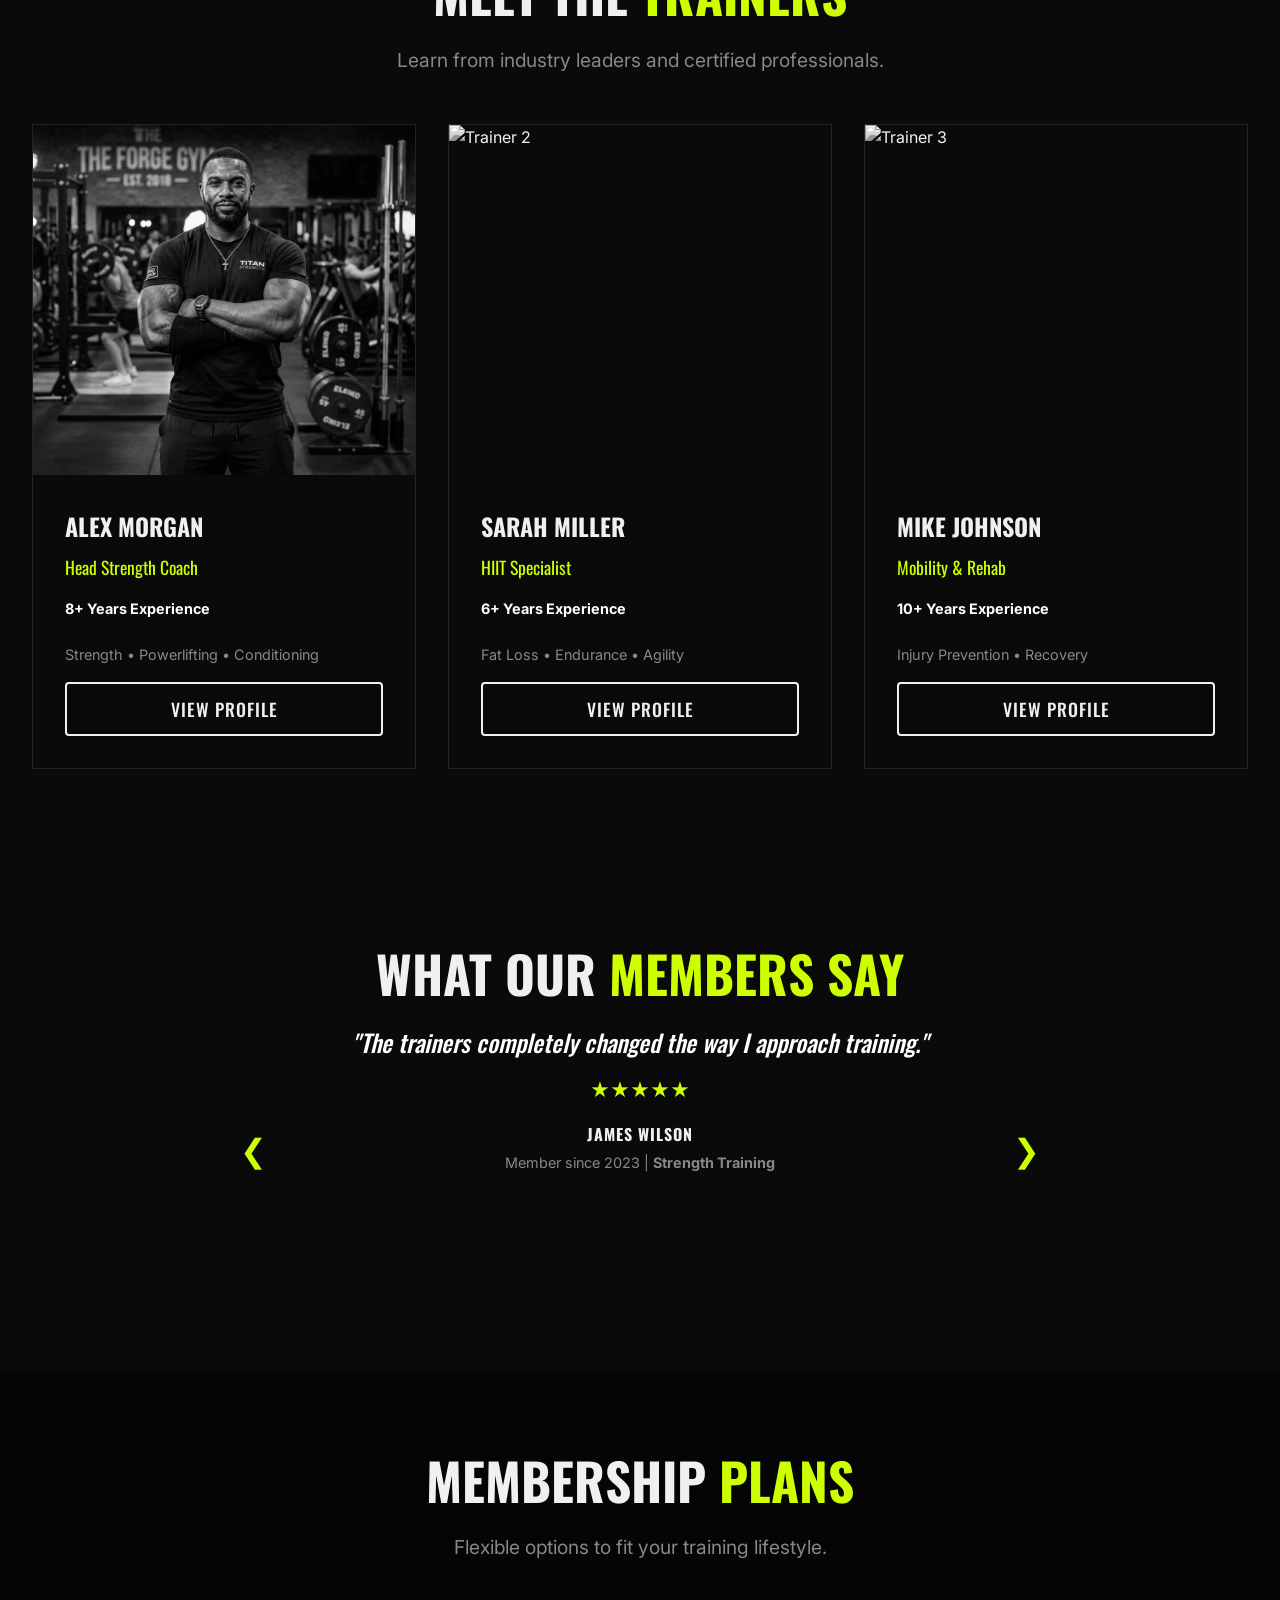
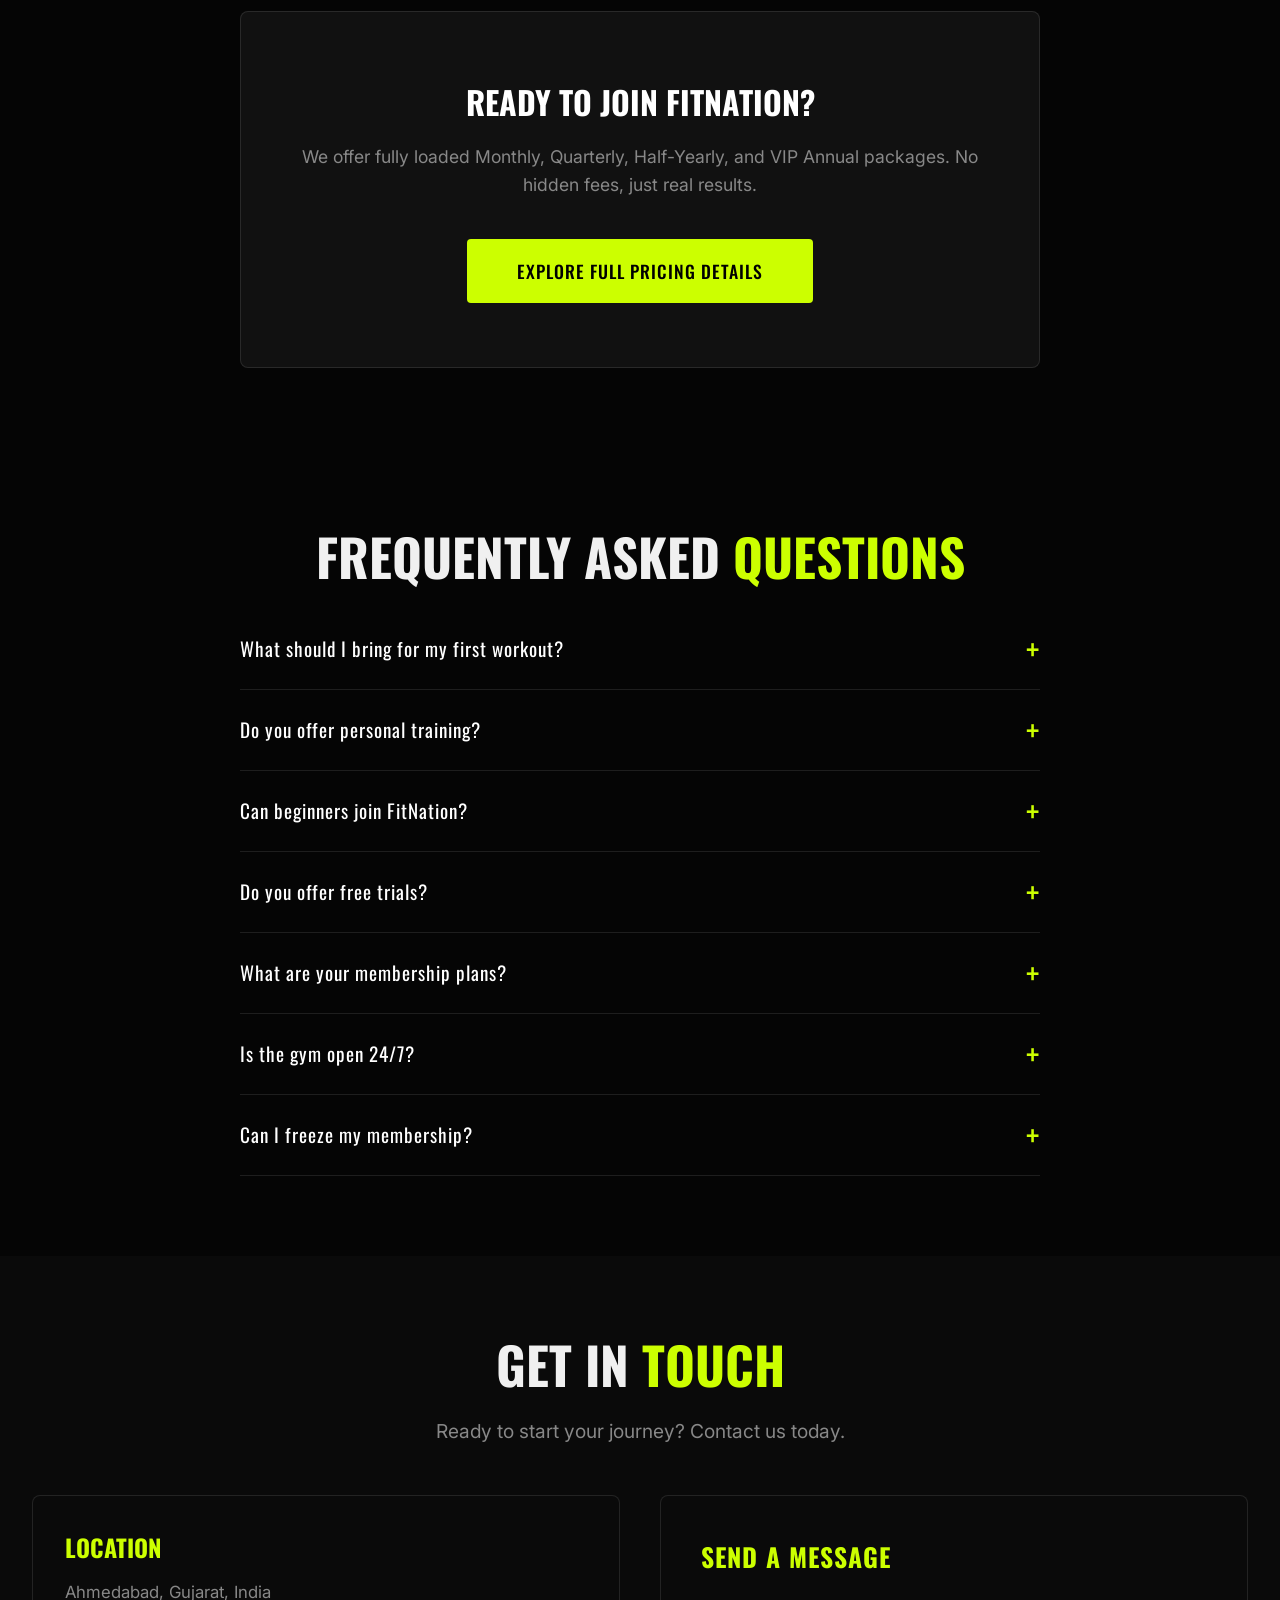
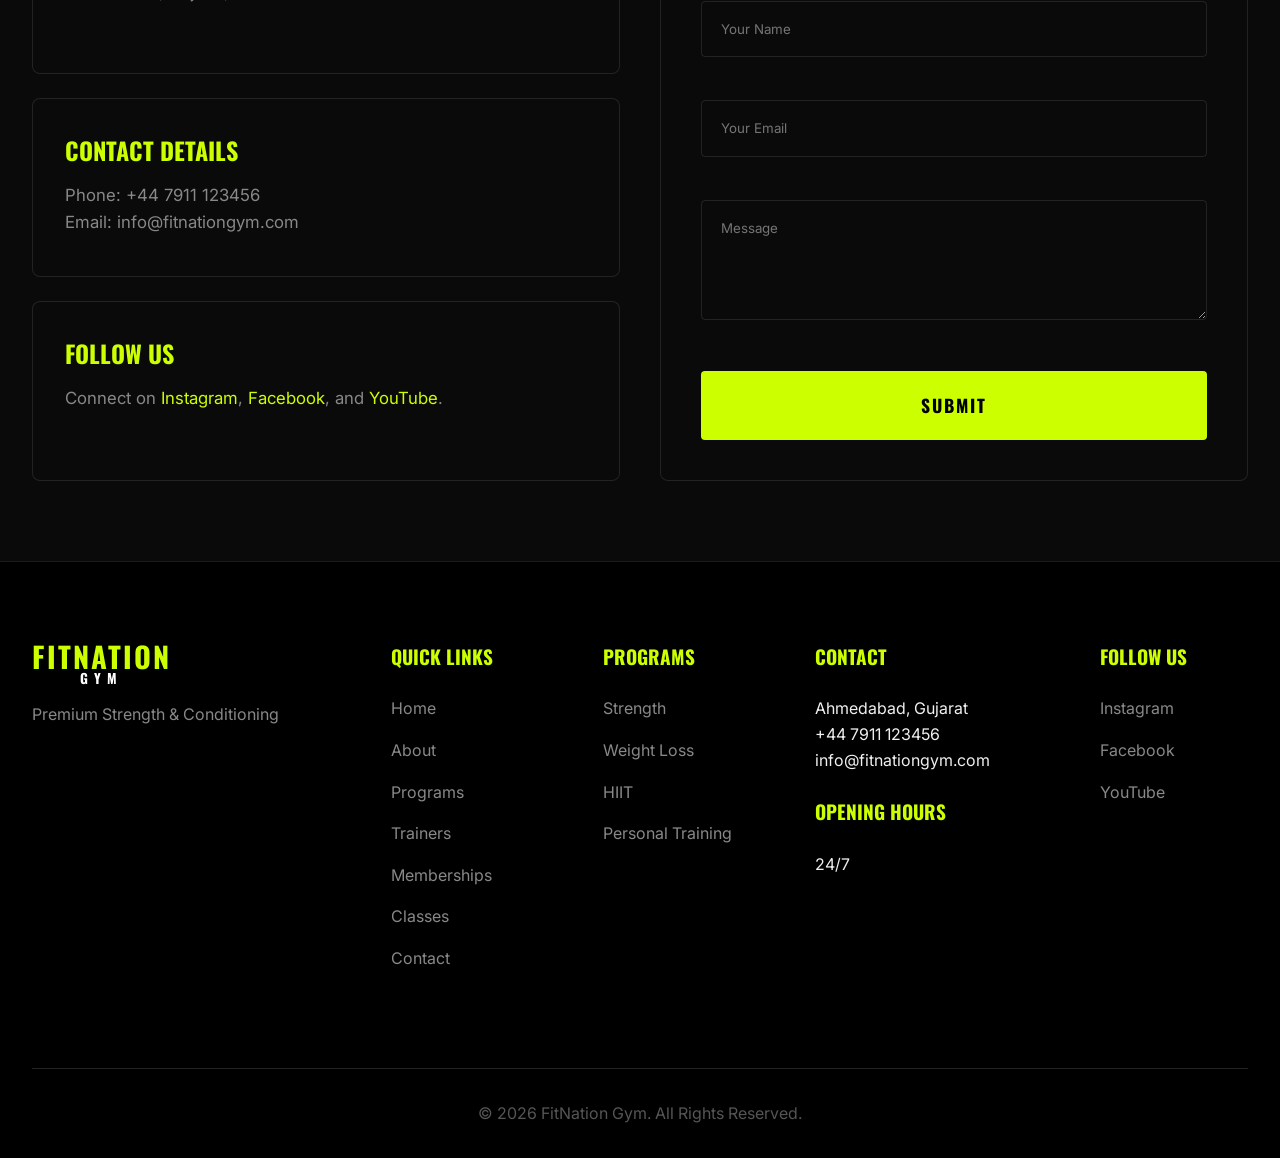
==== commit 50b30562: "new design update" ====
--- a/index.html
+++ b/index.html
@@ -1,25 +1,63 @@
 <!DOCTYPE html>
 <html lang="en">
+
 <head>
     <meta charset="UTF-8">
     <meta name="viewport" content="width=device-width, initial-scale=1.0">
     <title>FitNation Gym | Premium Strength & Conditioning</title>
     <meta name="description" content="FitNation Gym is a premium, results-driven strength and conditioning facility.">
-    <link href="https://fonts.googleapis.com/css2?family=Inter:wght@300;400;500;600&family=Oswald:wght@400;500;700&display=swap" rel="stylesheet">
+    <link
+        href="https://fonts.googleapis.com/css2?family=Inter:wght@300;400;500;600&family=Oswald:wght@400;500;700&display=swap"
+        rel="stylesheet">
     <link rel="stylesheet" href="assets/css/style.css">
     <link rel="icon" type="image/png" href="assets/images/favicon.png">
 </head>
+
 <body>
     <div class="cursor"></div>
     <div class="cursor-follower"></div>
 
     <div class="preloader">
-        <div class="preloader-text">FITNATION</div>
+        <div class="preloader-text">FITNATION <span
+                style="font-size:1rem; letter-spacing:6px; display:block; text-align:center;">GYM</span></div>
     </div>
 
-    <gym-header></gym-header>
+    <!-- Navigation -->
+    <header class="navbar">
+        <div class="container nav-container">
+            <a href="index.html" class="logo"><span class="logo-main">FITNATION</span><span
+                    class="logo-gym">GYM</span></a>
+            <div class="burger-menu hover-target">
+                <div class="line1"></div>
+                <div class="line2"></div>
+                <div class="line3"></div>
+            </div>
+            <nav class="nav-links">
+                <a href="index.html" class="nav-link active hover-target">HOME</a>
+                <a href="about.html" class="nav-link hover-target">ABOUT</a>
+                <a href="programs.html" class="nav-link hover-target">PROGRAMS</a>
+                <a href="trainers.html" class="nav-link hover-target">TRAINERS</a>
+                <a href="membership.html" class="nav-link hover-target">MEMBERSHIPS</a>
+                <a href="classes.html" class="nav-link hover-target">CLASSES</a>
+                <a href="transformations.html" class="nav-link hover-target">TRANSFORMATIONS</a>
+                <a href="contact.html" class="nav-link hover-target">CONTACT</a>
+                <a href="#" class="btn btn-primary hover-target mobile-auth book-call-btn" style="display:none;">BOOK A
+                    CALL</a>
+            </nav>
+            <div class="desktop-auth nav-actions">
+                <a href="#" class="btn btn-primary hover-target book-call-btn">BOOK A CALL</a>
+            </div>
+        </div>
+    </header>
 
     <main>
+        <!-- Mobile Sticky CTA -->
+        <div class="mobile-bottom-cta">
+            <a href="tel:+16145554766" class="cta-link">CALL</a>
+            <a href="https://wa.me/16145554766" class="cta-link">WHATSAPP</a>
+            <a href="#" class="cta-link highlight-cta book-call-btn">BOOK A CALL</a>
+        </div>
+
         <!-- Hero Slider (Professional Hero & CTA) -->
         <section class="hero slider-container">
             <div class="slide active">
@@ -28,23 +66,53 @@
                     <div class="overlay"></div>
                 </div>
                 <div class="container hero-content">
-                    <h1 class="hero-title slide-reveal-text">FORGE YOUR <br/><span class="highlight">LEGACY</span></h1>
-                    <p class="hero-subtitle slide-reveal-text delay-1">Real coaches, real equipment, real results. Stop treating your workouts casually.</p>
+                    <h1 class="hero-title slide-reveal-text">FORGE YOUR <br /><span class="highlight">STRONGEST
+                            SELF</span></h1>
+                    <p class="hero-subtitle slide-reveal-text delay-1">Premium strength & conditioning gym built for
+                        people serious about results.</p>
                     <div class="hero-actions slide-reveal-text delay-2">
-                        <a href="membership.html" class="btn btn-primary btn-large hover-target">Join Now</a>
-                        <a href="contact.html" class="btn btn-outline btn-large hover-target">Book a Free Trial</a>
-                    </div>
-                </div>
-            </div>
-            
+                        <a href="#" class="btn btn-primary btn-large hover-target book-call-btn">BOOK A CALL</a>
+                        <a href="membership.html" class="btn btn-outline btn-large hover-target">VIEW MEMBERSHIPS</a>
+                    </div>
+                    <div class="trust-indicators slide-reveal-text delay-3"
+                        style="display: flex; gap: 1rem; margin-top: 3rem; flex-wrap: wrap; font-size: 0.9rem;">
+                        <div
+                            style="border: 1px solid rgba(255, 255, 255, 0.3); background: rgba(0, 0, 0, 0.6); padding: 0.8rem 1.5rem; border-radius: 4px; font-family: var(--font-heading); text-transform: uppercase; letter-spacing: 1px; backdrop-filter: blur(5px);">
+                            <span
+                                style="color:var(--accent-color); margin-right: 0.5rem; font-size: 1.2rem; vertical-align: middle; font-weight: 900;">✓</span>
+                            <span
+                                style="vertical-align: middle; color: #ffffff; font-weight: 700; text-shadow: 1px 1px 2px rgba(0,0,0,0.8);">500+
+                                Members</span>
+                        </div>
+                        <div
+                            style="border: 1px solid rgba(255, 255, 255, 0.3); background: rgba(0, 0, 0, 0.6); padding: 0.8rem 1.5rem; border-radius: 4px; font-family: var(--font-heading); text-transform: uppercase; letter-spacing: 1px; backdrop-filter: blur(5px);">
+                            <span
+                                style="color:var(--accent-color); margin-right: 0.5rem; font-size: 1.2rem; vertical-align: middle; font-weight: 900;">✓</span>
+                            <span
+                                style="vertical-align: middle; color: #ffffff; font-weight: 700; text-shadow: 1px 1px 2px rgba(0,0,0,0.8);">15+
+                                Expert Trainers</span>
+                        </div>
+                        <div
+                            style="border: 1px solid rgba(255, 255, 255, 0.3); background: rgba(0, 0, 0, 0.6); padding: 0.8rem 1.5rem; border-radius: 4px; font-family: var(--font-heading); text-transform: uppercase; letter-spacing: 1px; backdrop-filter: blur(5px);">
+                            <span
+                                style="color:var(--accent-color); margin-right: 0.5rem; font-size: 1.2rem; vertical-align: middle; font-weight: 900;">✓</span>
+                            <span
+                                style="vertical-align: middle; color: #ffffff; font-weight: 700; text-shadow: 1px 1px 2px rgba(0,0,0,0.8);">Open
+                                24/7</span>
+                        </div>
+                    </div>
+                </div>
+            </div>
+
             <div class="slide">
                 <div class="hero-bg gs-scale">
                     <img src="https://images.unsplash.com/photo-1571019614242-c5c5dee9f50b?q=80" alt="Gym Hero 2">
                     <div class="overlay"></div>
                 </div>
                 <div class="container hero-content">
-                    <h1 class="hero-title slide-reveal-text">EXPERT <br/><span class="highlight">GUIDANCE</span></h1>
-                    <p class="hero-subtitle slide-reveal-text delay-1">Learn from state champion powerlifters and elite conditioning coaches.</p>
+                    <h1 class="hero-title slide-reveal-text">EXPERT <br /><span class="highlight">GUIDANCE</span></h1>
+                    <p class="hero-subtitle slide-reveal-text delay-1">Learn from state champion powerlifters and elite
+                        conditioning coaches.</p>
                     <div class="hero-actions slide-reveal-text delay-2">
                         <a href="trainers.html" class="btn btn-primary btn-large hover-target">Meet Our Trainers</a>
                     </div>
@@ -64,34 +132,394 @@
         <!-- Marquee -->
         <div class="marquee-section">
             <div class="marquee-content" id="marqueeText">
-                COMPETITION GRADE EQUIPMENT &nbsp; ✦ &nbsp; OPEN 24/7 &nbsp; ✦ &nbsp; NO SIGNUP FEES &nbsp; ✦ &nbsp; ELITE COACHING &nbsp; ✦ &nbsp;
-                COMPETITION GRADE EQUIPMENT &nbsp; ✦ &nbsp; OPEN 24/7 &nbsp; ✦ &nbsp; NO SIGNUP FEES &nbsp; ✦ &nbsp; ELITE COACHING &nbsp; ✦ &nbsp;
+                COMPETITION GRADE EQUIPMENT &nbsp; ✦ &nbsp; OPEN 24/7 &nbsp; ✦ &nbsp; NO SIGNUP FEES &nbsp; ✦ &nbsp;
+                ELITE COACHING &nbsp; ✦ &nbsp;
+                COMPETITION GRADE EQUIPMENT &nbsp; ✦ &nbsp; OPEN 24/7 &nbsp; ✦ &nbsp; NO SIGNUP FEES &nbsp; ✦ &nbsp;
+                ELITE COACHING &nbsp; ✦ &nbsp;
             </div>
         </div>
+
+        <!-- Statistics -->
+        <section class="section section-bg-dark statistics-section-padding">
+            <div class="container">
+                <div class="stats-grid" style="grid-template-columns: repeat(auto-fit, minmax(180px, 1fr));">
+                    <div class="stat-item text-center reveal-up">
+                        <div class="stat-number"><span class="counter" data-target="10">0</span>+</div>
+                        <div class="stat-label">Years Experience</div>
+                    </div>
+                    <div class="stat-item text-center reveal-up delay-1">
+                        <div class="stat-number"><span class="counter" data-target="500">0</span>+</div>
+                        <div class="stat-label">Active Members</div>
+                    </div>
+                    <div class="stat-item text-center reveal-up delay-2">
+                        <div class="stat-number"><span class="counter" data-target="15">0</span>+</div>
+                        <div class="stat-label">Expert Trainers</div>
+                    </div>
+                    <div class="stat-item text-center reveal-up delay-3">
+                        <div class="stat-number"><span class="counter" data-target="25">0</span>+</div>
+                        <div class="stat-label">Weekly Classes</div>
+                    </div>
+                    <div class="stat-item text-center reveal-up delay-3">
+                        <div class="stat-number"><span class="counter" data-target="98">0</span>%</div>
+                        <div class="stat-label">Satisfaction</div>
+                    </div>
+                </div>
+            </div>
+        </section>
+
+        <!-- Why FitNation -->
+        <section class="section">
+            <div class="container">
+                <div class="section-header text-center reveal-up">
+                    <h2 class="section-title">WHY <span class="highlight">FITNATION</span></h2>
+                    <p class="section-desc" style="margin: 0 auto 3rem auto;">We are not just a gym. We are a community
+                        dedicated to your growth.</p>
+                </div>
+                <div class="why-grid" style="grid-template-columns: repeat(auto-fit, minmax(300px, 1fr));">
+                    <div class="why-card reveal-up hover-target">
+                        <div
+                            style="font-size: 2.5rem; color: var(--accent-color); font-family: var(--font-heading); margin-bottom: 1rem; opacity: 0.5;">
+                            01</div>
+                        <h3>Elite Equipment</h3>
+                        <p>State-of-the-art machines, lifting platforms, and calibrated plates.</p>
+                    </div>
+                    <div class="why-card reveal-up delay-1 hover-target">
+                        <div
+                            style="font-size: 2.5rem; color: var(--accent-color); font-family: var(--font-heading); margin-bottom: 1rem; opacity: 0.5;">
+                            02</div>
+                        <h3>Certified Trainers</h3>
+                        <p>Learn from industry leaders with proven track records.</p>
+                    </div>
+                    <div class="why-card reveal-up delay-2 hover-target">
+                        <div
+                            style="font-size: 2.5rem; color: var(--accent-color); font-family: var(--font-heading); margin-bottom: 1rem; opacity: 0.5;">
+                            03</div>
+                        <h3>Personalized Programs</h3>
+                        <p>Tailored training blocks customized to your specific goals.</p>
+                    </div>
+                    <div class="why-card reveal-up delay-3 hover-target">
+                        <div
+                            style="font-size: 2.5rem; color: var(--accent-color); font-family: var(--font-heading); margin-bottom: 1rem; opacity: 0.5;">
+                            04</div>
+                        <h3>24/7 Gym Access</h3>
+                        <p>Train exactly when you want, without any restrictions.</p>
+                    </div>
+                    <div class="why-card reveal-up hover-target">
+                        <div
+                            style="font-size: 2.5rem; color: var(--accent-color); font-family: var(--font-heading); margin-bottom: 1rem; opacity: 0.5;">
+                            05</div>
+                        <h3>Progress Tracking</h3>
+                        <p>Data-driven insights and regular check-ins to ensure growth.</p>
+                    </div>
+                    <div class="why-card reveal-up delay-1 hover-target">
+                        <div
+                            style="font-size: 2.5rem; color: var(--accent-color); font-family: var(--font-heading); margin-bottom: 1rem; opacity: 0.5;">
+                            06</div>
+                        <h3>Clean & Premium</h3>
+                        <p>Immaculately maintained facilities with luxury amenities.</p>
+                    </div>
+                    <div class="why-card reveal-up delay-2 hover-target">
+                        <div
+                            style="font-size: 2.5rem; color: var(--accent-color); font-family: var(--font-heading); margin-bottom: 1rem; opacity: 0.5;">
+                            07</div>
+                        <h3>Recovery Zone</h3>
+                        <p>Optimize your gains with our sauna, cold plunge, and mobility areas.</p>
+                    </div>
+                    <div class="why-card reveal-up delay-3 hover-target">
+                        <div
+                            style="font-size: 2.5rem; color: var(--accent-color); font-family: var(--font-heading); margin-bottom: 1rem; opacity: 0.5;">
+                            08</div>
+                        <h3>Community Events</h3>
+                        <p>Join exclusive member-only workshops, seminars, and social events.</p>
+                    </div>
+                </div>
+            </div>
+        </section>
 
         <!-- BMI & Calorie Calculator Section (JS Powered) -->
         <section class="section">
             <div class="container about-grid">
                 <div class="about-text">
-                    <h2 class="section-title reveal-up">KNOW YOUR <br/><span class="highlight">NUMBERS</span></h2>
-                    <p class="section-desc reveal-up delay-1">To get real results, you need data. Use our internal BMI metric calculator to figure out your current baseline. A healthy strength routine starts with knowing exactly where you stand.</p>
-                    
+                    <h2 class="section-title reveal-up">KNOW YOUR <br /><span class="highlight">NUMBERS</span></h2>
+                    <p class="section-desc reveal-up delay-1">To get real results, you need data. Use our internal BMI
+                        metric calculator to figure out your current baseline. A healthy strength routine starts with
+                        knowing exactly where you stand.</p>
+
                     <div class="bmi-result-box reveal-up delay-2" id="bmiResultBox">
                         <h3>Your BMI is: <span id="bmiValue">0.0</span></h3>
                         <p id="bmiCategory" style="margin-top:0.5rem;"></p>
                     </div>
                 </div>
-                
+
                 <div class="calculator-box reveal-up delay-1 hover-target">
-                    <h3 style="margin-bottom: 2rem; font-family: var(--font-heading); font-size: 2rem; color: var(--accent-color);">BMI CALCULATOR</h3>
+                    <h3
+                        style="margin-bottom: 2rem; font-family: var(--font-heading); font-size: 2rem; color: var(--accent-color);">
+                        BMI CALCULATOR</h3>
                     <form id="bmiForm">
                         <div class="form-grid" style="grid-template-columns: 1fr;">
-                            <input type="number" id="bmiHeight" placeholder="Height in Centimeters (cm)" required class="hover-target" min="50" max="250">
-                            <input type="number" id="bmiWeight" placeholder="Weight in Kilograms (kg)" required class="hover-target" min="20" max="350">
-                        </div>
-                        <button type="submit" class="btn btn-primary hover-target" style="width: 100%;">CALCULATE RESULT</button>
+                            <input type="number" id="bmiHeight" placeholder="Height in Centimeters (cm)" required
+                                class="hover-target" min="50" max="250">
+                            <input type="number" id="bmiWeight" placeholder="Weight in Kilograms (kg)" required
+                                class="hover-target" min="20" max="350">
+                        </div>
+                        <button type="submit" class="btn btn-primary hover-target" style="width: 100%;">CALCULATE
+                            RESULT</button>
                     </form>
                 </div>
+            </div>
+        </section>
+
+        <!-- Facilities -->
+        <section class="section">
+            <div class="container">
+                <div class="section-header text-center reveal-up">
+                    <h2 class="section-title">EVERYTHING YOU NEED TO <span class="highlight">TRAIN BETTER</span></h2>
+                </div>
+
+                <div style="display:flex; justify-content:center; gap:3rem; margin-bottom:4rem; flex-wrap:wrap;"
+                    class="reveal-up delay-1">
+                    <div style="text-align:center;">
+                        <h3 style="font-size:2.5rem; color:var(--accent-color); font-family:var(--font-heading);">3500+
+                        </h3>
+                        <p style="font-size:0.9rem; letter-spacing:1px; text-transform:uppercase;">SQ. FT.</p>
+                    </div>
+                    <div style="text-align:center;">
+                        <h3 style="font-size:2.5rem; color:var(--accent-color); font-family:var(--font-heading);">50+
+                        </h3>
+                        <p style="font-size:0.9rem; letter-spacing:1px; text-transform:uppercase;">Equipment</p>
+                    </div>
+                    <div style="text-align:center;">
+                        <h3 style="font-size:2.5rem; color:var(--accent-color); font-family:var(--font-heading);">24/7
+                        </h3>
+                        <p style="font-size:0.9rem; letter-spacing:1px; text-transform:uppercase;">Access</p>
+                    </div>
+                </div>
+
+                <div class="facilities-grid"
+                    style="grid-template-columns: repeat(auto-fill, minmax(220px, 1fr)); gap: 1.5rem;">
+                    <div class="facility-card reveal-up hover-target" style="padding: 1.5rem; text-align: center;">
+                        <h4>Free Weights</h4>
+                    </div>
+                    <div class="facility-card reveal-up delay-1 hover-target"
+                        style="padding: 1.5rem; text-align: center;">
+                        <h4>Squat Racks</h4>
+                    </div>
+                    <div class="facility-card reveal-up delay-2 hover-target"
+                        style="padding: 1.5rem; text-align: center;">
+                        <h4>Cable Machines</h4>
+                    </div>
+                    <div class="facility-card reveal-up hover-target" style="padding: 1.5rem; text-align: center;">
+                        <h4>Cardio Zone</h4>
+                    </div>
+                    <div class="facility-card reveal-up delay-1 hover-target"
+                        style="padding: 1.5rem; text-align: center;">
+                        <h4>Functional Area</h4>
+                    </div>
+                    <div class="facility-card reveal-up delay-2 hover-target"
+                        style="padding: 1.5rem; text-align: center;">
+                        <h4>Recovery Zone</h4>
+                    </div>
+                    <div class="facility-card reveal-up hover-target" style="padding: 1.5rem; text-align: center;">
+                        <h4>Locker Rooms</h4>
+                    </div>
+                    <div class="facility-card reveal-up delay-1 hover-target"
+                        style="padding: 1.5rem; text-align: center;">
+                        <h4>Premium Showers</h4>
+                    </div>
+                    <div class="facility-card reveal-up delay-2 hover-target"
+                        style="padding: 1.5rem; text-align: center;">
+                        <h4>Free Parking</h4>
+                    </div>
+                    <div class="facility-card reveal-up hover-target" style="padding: 1.5rem; text-align: center;">
+                        <h4>High-Speed Wi-Fi</h4>
+                    </div>
+                </div>
+            </div>
+        </section>
+
+        <!-- Transformation Gallery -->
+        <section class="section">
+            <div class="container">
+                <div class="section-header text-center reveal-up">
+                    <h2 class="section-title">REAL <span class="highlight">RESULTS</span></h2>
+                    <p class="section-desc" style="margin: 0 auto 2rem auto;">Real members, real work, real
+                        transformations.</p>
+                </div>
+
+
+                <style>
+                    .transform-grid {
+                        display: flex;
+                        flex-wrap: wrap;
+                        justify-content: center;
+                        gap: 2rem;
+                    }
+
+                    .transform-card {
+                        flex: 1 1 300px;
+                        max-width: 400px;
+                        width: 100%;
+                    }
+                </style>
+                <div class="transform-grid">
+
+                    <div class="transform-card filter-item weight-loss reveal-up hover-target"
+                        data-modal='{"name": "Sarah", "program": "Weight Loss Program", "duration": "12 Weeks", "result": "-8.5 KG", "imgBefore": "https://images.unsplash.com/photo-1548690312-e3b507d8c110?q=80", "imgAfter": "https://images.unsplash.com/photo-1581009146145-b5ef050c2e1e?q=80"}'>
+                        <div class="transform-img-holder"
+                            style="position: relative; overflow: hidden; border-radius: 8px;">
+                            <img src="https://images.unsplash.com/photo-1581009146145-b5ef050c2e1e?q=80"
+                                alt="Sarah - After" style="width: 100%; display: block;">
+                            <div class="transform-overlay"
+                                style="position: absolute; inset:0; background:rgba(0,0,0,0.6); display:flex; flex-direction:column; justify-content:center; align-items:center; opacity:0; transition:opacity 0.3s; color:#fff;">
+                                <h4 style="font-size:2rem; font-family:var(--font-heading)">Sarah</h4>
+                                <p style="color:var(--accent-color); font-weight:bold;">-8.5 KG in 12 Weeks</p>
+                                <span
+                                    style="margin-top:1rem; font-size:0.9rem; text-decoration:underline; font-family:var(--font-heading); text-transform:uppercase;">Click
+                                    to view</span>
+                            </div>
+                        </div>
+                    </div>
+
+                    <div class="transform-card filter-item muscle-gain reveal-up hover-target"
+                        data-modal='{"name": "Marcus", "program": "Hypertrophy Block", "duration": "16 Weeks", "result": "+4.2 KG Muscle", "imgBefore": "https://images.unsplash.com/photo-1594381898411-846e7d193883?q=80", "imgAfter": "assets/images/marcus_after.png"}'>
+                        <div class="transform-img-holder"
+                            style="position: relative; overflow: hidden; border-radius: 8px;">
+                            <img src="assets/images/marcus_after.png" alt="Marcus - After"
+                                style="width: 100%; display: block;">
+                            <div class="transform-overlay"
+                                style="position: absolute; inset:0; background:rgba(0,0,0,0.6); display:flex; flex-direction:column; justify-content:center; align-items:center; opacity:0; transition:opacity 0.3s; color:#fff;">
+                                <h4 style="font-size:2rem; font-family:var(--font-heading)">Marcus</h4>
+                                <p style="color:var(--accent-color); font-weight:bold;">+4.2 KG Muscle in 16 Weeks</p>
+                                <span
+                                    style="margin-top:1rem; font-size:0.9rem; text-decoration:underline; font-family:var(--font-heading); text-transform:uppercase;">Click
+                                    to view</span>
+                            </div>
+                        </div>
+                    </div>
+
+                    <div class="transform-card filter-item strength reveal-up hover-target"
+                        data-modal='{"name": "David", "program": "Powerlifting Fundamentals", "duration": "24 Weeks", "result": "+60kg to Deadlift", "imgBefore": "https://images.unsplash.com/photo-1518611012118-696072aa579a?q=80", "imgAfter": "https://images.unsplash.com/photo-1571019614242-c5c5dee9f50b?q=80"}'>
+                        <div class="transform-img-holder"
+                            style="position: relative; overflow: hidden; border-radius: 8px;">
+                            <img src="https://images.unsplash.com/photo-1571019614242-c5c5dee9f50b?q=80"
+                                alt="David - After" style="width: 100%; display: block;">
+                            <div class="transform-overlay"
+                                style="position: absolute; inset:0; background:rgba(0,0,0,0.6); display:flex; flex-direction:column; justify-content:center; align-items:center; opacity:0; transition:opacity 0.3s; color:#fff;">
+                                <h4 style="font-size:2rem; font-family:var(--font-heading)">David</h4>
+                                <p style="color:var(--accent-color); font-weight:bold;">+60kg Deadlift in 24 Weeks</p>
+                                <span
+                                    style="margin-top:1rem; font-size:0.9rem; text-decoration:underline; font-family:var(--font-heading); text-transform:uppercase;">Click
+                                    to view</span>
+                            </div>
+                        </div>
+                    </div>
+
+                    <div class="transform-card filter-item fitness reveal-up hover-target"
+                        data-modal='{"name": "FitNation Gym", "program": "High Intensity Fitness", "duration": "Ongoing", "result": "Peak Performance", "imgBefore": "assets/images/fitness.png", "imgAfter": "assets/images/fitness.png"}'>
+                        <div class="transform-img-holder"
+                            style="position: relative; overflow: hidden; border-radius: 8px;">
+                            <img src="assets/images/fitness.png" alt="Fitness Training"
+                                style="width: 100%; display: block;">
+                            <div class="transform-overlay"
+                                style="position: absolute; inset:0; background:rgba(0,0,0,0.6); display:flex; flex-direction:column; justify-content:center; align-items:center; opacity:0; transition:opacity 0.3s; color:#fff;">
+                                <h4 style="font-size:2rem; font-family:var(--font-heading)">FitNation Gym</h4>
+                                <p style="color:var(--accent-color); font-weight:bold;">Peak Performance</p>
+                                <span
+                                    style="margin-top:1rem; font-size:0.9rem; text-decoration:underline; font-family:var(--font-heading); text-transform:uppercase;">Click
+                                    to view</span>
+                            </div>
+                        </div>
+                    </div>
+                </div>
+            </div>
+
+            <style>
+                .filter-btn:hover,
+                .filter-btn.active {
+                    background: var(--accent-color) !important;
+                    border-color: var(--accent-color) !important;
+                    color: #000 !important;
+                }
+
+                .transform-card:hover .transform-overlay {
+                    opacity: 1 !important;
+                }
+            </style>
+        </section>
+
+        <!-- Goal Categories Section (RDX Inspired) -->
+        <section class="section section-bg-dark">
+            <div class="container">
+                <div class="section-header text-center reveal-up">
+                    <h2 class="section-title">SELECT YOUR <span class="highlight">GOAL</span></h2>
+                    <p class="section-desc" style="margin: 0 auto 3rem auto;">Because generic workouts give generic
+                        results. Pick your customized transformation path.</p>
+                </div>
+                <div class="category-grid"
+                    style="display: grid; grid-template-columns: repeat(auto-fit, minmax(280px, 1fr)); gap: 1.5rem;">
+
+                    <a href="contact.html" class="goal-card reveal-up hover-target"
+                        style="display:block; padding: 2.5rem; background: var(--bg-color); border: 1px solid var(--border-color); border-radius: 8px; text-decoration: none; transition: all 0.3s;">
+                        <div style="font-size: 3rem; margin-bottom: 1.5rem;">🌸</div>
+                        <h3
+                            style="color: var(--text-color); font-family: var(--font-heading); font-size: 1.5rem; margin-bottom: 0.5rem; text-transform:uppercase; letter-spacing: 1px;">
+                            PCOS / Thyroid</h3>
+                        <strong
+                            style="color: var(--accent-color); display:block; margin-bottom: 1rem; font-size: 0.95rem; font-weight: 500;">Stop
+                            managing. Start reversing.</strong>
+                        <p style="color: var(--text-muted); font-size: 0.95rem; line-height: 1.6;">Fix the root cause —
+                            insulin resistance, hormonal imbalance, irregular cycles — not just the symptoms.</p>
+                    </a>
+
+
+
+                    <a href="contact.html" class="goal-card reveal-up delay-2 hover-target"
+                        style="display:block; padding: 2.5rem; background: var(--bg-color); border: 1px solid var(--border-color); border-radius: 8px; text-decoration: none; transition: all 0.3s;">
+                        <div style="font-size: 3rem; margin-bottom: 1.5rem;">👶</div>
+                        <h3
+                            style="color: var(--text-color); font-family: var(--font-heading); font-size: 1.5rem; margin-bottom: 0.5rem; text-transform:uppercase; letter-spacing: 1px;">
+                            Post-Partum</h3>
+                        <strong
+                            style="color: var(--accent-color); display:block; margin-bottom: 1rem; font-size: 0.95rem; font-weight: 500;">Reclaim
+                            your pre-pregnancy body.</strong>
+                        <p style="color: var(--text-muted); font-size: 0.95rem; line-height: 1.6;">Safe, effective fat
+                            loss and strength training designed specifically for healthy post-partum recovery.</p>
+                    </a>
+
+                    <a href="contact.html" class="goal-card reveal-up delay-1 hover-target"
+                        style="display:block; padding: 2.5rem; background: var(--bg-color); border: 1px solid var(--border-color); border-radius: 8px; text-decoration: none; transition: all 0.3s;">
+                        <div style="font-size: 3rem; margin-bottom: 1.5rem;">🦵</div>
+                        <h3
+                            style="color: var(--text-color); font-family: var(--font-heading); font-size: 1.5rem; margin-bottom: 0.5rem; text-transform:uppercase; letter-spacing: 1px;">
+                            Fat Loss (Knee Pain)</h3>
+                        <strong
+                            style="color: var(--accent-color); display:block; margin-bottom: 1rem; font-size: 0.95rem; font-weight: 500;">Lose
+                            fat without hurting joints.</strong>
+                        <p style="color: var(--text-muted); font-size: 0.95rem; line-height: 1.6;">Specially designed
+                            workouts and nutrition that effectively burn fat while fully protecting your knees.</p>
+                    </a>
+
+                    <a href="contact.html" class="goal-card reveal-up delay-2 hover-target"
+                        style="display:block; padding: 2.5rem; background: var(--bg-color); border: 1px solid var(--border-color); border-radius: 8px; text-decoration: none; transition: all 0.3s;">
+                        <div style="font-size: 3rem; margin-bottom: 1.5rem;">💪</div>
+                        <h3
+                            style="color: var(--text-color); font-family: var(--font-heading); font-size: 1.5rem; margin-bottom: 0.5rem; text-transform:uppercase; letter-spacing: 1px;">
+                            Muscle & Strength</h3>
+                        <strong
+                            style="color: var(--accent-color); display:block; margin-bottom: 1rem; font-size: 0.95rem; font-weight: 500;">Build
+                            the physique you want.</strong>
+                        <p style="color: var(--text-muted); font-size: 0.95rem; line-height: 1.6;">Progressive overload,
+                            smart nutrition, real results. No bro-science, no nonsense training.</p>
+                    </a>
+                </div>
+                <style>
+                    .goal-card:hover {
+                        border-color: var(--accent-color) !important;
+                        transform: translateY(-8px) !important;
+                        background: rgba(204, 255, 0, 0.05) !important;
+                        box-shadow: 0 10px 30px rgba(0, 0, 0, 0.5);
+                    }
+                </style>
             </div>
         </section>
 
@@ -100,59 +528,724 @@
             <div class="container">
                 <div class="section-header text-center reveal-up">
                     <h2 class="section-title">FEATURED <span class="highlight">PROGRAMS</span></h2>
-                    <p class="section-desc" style="margin: 0 auto 4rem auto;">Target your specific goals with our specialized programming.</p>
-                </div>
-                
+                    <p class="section-desc" style="margin: 0 auto 4rem auto;">Target your specific goals with our
+                        specialized programming.</p>
+                </div>
+
                 <div class="classes-list">
-                    <div class="class-item reveal-up hover-target" data-img="https://images.unsplash.com/photo-1541534741688-6078c6bfb5c5?q=80">
+                    <div class="class-item reveal-up hover-target"
+                        data-img="https://images.unsplash.com/photo-1581009146145-b5ef050c2e1e?q=80">
                         <div class="class-info">
-                            <h3>POWERLIFTING FUNDAMENTALS</h3>
-                            <p class="class-trainer">Strength Training & 1RM Progression</p>
-                        </div>
-                        <div class="class-arrow">↗</div>
-                    </div>
-                    
-                    <div class="class-item reveal-up hover-target" data-img="https://images.unsplash.com/photo-1518611012118-696072aa579a?q=80">
+                            <h3>STRENGTH TRAINING</h3>
+                            <p class="class-trainer">Build strength, power and endurance.</p>
+                        </div>
+                        <div class="class-arrow"
+                            style="font-size:1rem; font-family:var(--font-heading); letter-spacing:1px; transform:none; display:flex; align-items:center; gap:10px;">
+                            Explore Program <span style="font-size:1.5rem">→</span></div>
+                    </div>
+
+                    <div class="class-item reveal-up hover-target"
+                        data-img="https://images.unsplash.com/photo-1541534741688-6078c6bfb5c5?q=80">
                         <div class="class-info">
-                            <h3>TACTICAL HIIT</h3>
-                            <p class="class-trainer">Fat Loss & Extreme Conditioning</p>
-                        </div>
-                        <div class="class-arrow">↗</div>
-                    </div>
-
-                    <div class="class-item reveal-up hover-target" data-img="https://images.unsplash.com/photo-1534438327276-14e5300c3a48?q=80">
+                            <h3>WEIGHT LOSS</h3>
+                            <p class="class-trainer">Structured workouts designed for sustainable fat loss.</p>
+                        </div>
+                        <div class="class-arrow"
+                            style="font-size:1rem; font-family:var(--font-heading); letter-spacing:1px; transform:none; display:flex; align-items:center; gap:10px;">
+                            Explore Program <span style="font-size:1.5rem">→</span></div>
+                    </div>
+
+                    <div class="class-item reveal-up hover-target"
+                        data-img="https://images.unsplash.com/photo-1534438327276-14e5300c3a48?q=80">
                         <div class="class-info">
-                            <h3>AESTHETIC HYPERTROPHY</h3>
-                            <p class="class-trainer">Muscle Building & Body Composition</p>
-                        </div>
-                        <div class="class-arrow">↗</div>
+                            <h3>MUSCLE BUILDING</h3>
+                            <p class="class-trainer">Progressive training and nutrition guidance.</p>
+                        </div>
+                        <div class="class-arrow"
+                            style="font-size:1rem; font-family:var(--font-heading); letter-spacing:1px; transform:none; display:flex; align-items:center; gap:10px;">
+                            Explore Program <span style="font-size:1.5rem">→</span></div>
+                    </div>
+
+                    <div class="class-item reveal-up hover-target"
+                        data-img="https://images.unsplash.com/photo-1518611012118-696072aa579a?q=80">
+                        <div class="class-info">
+                            <h3>HIIT & CONDITIONING</h3>
+                            <p class="class-trainer">High-intensity workouts for endurance and conditioning.</p>
+                        </div>
+                        <div class="class-arrow"
+                            style="font-size:1rem; font-family:var(--font-heading); letter-spacing:1px; transform:none; display:flex; align-items:center; gap:10px;">
+                            Explore Program <span style="font-size:1.5rem">→</span></div>
+                    </div>
+
+                    <div class="class-item reveal-up hover-target"
+                        data-img="https://images.unsplash.com/photo-1571019614242-c5c5dee9f50b?q=80">
+                        <div class="class-info">
+                            <h3>POWERLIFTING</h3>
+                            <p class="class-trainer">Squat, bench press and deadlift focused training.</p>
+                        </div>
+                        <div class="class-arrow"
+                            style="font-size:1rem; font-family:var(--font-heading); letter-spacing:1px; transform:none; display:flex; align-items:center; gap:10px;">
+                            Explore Program <span style="font-size:1.5rem">→</span></div>
+                    </div>
+
+                    <div class="class-item reveal-up hover-target"
+                        data-img="https://images.unsplash.com/photo-1571019613454-1cb2f99b2d8b?q=80">
+                        <div class="class-info">
+                            <h3>PERSONAL TRAINING</h3>
+                            <p class="class-trainer">One-on-one coaching tailored to your goals.</p>
+                        </div>
+                        <div class="class-arrow"
+                            style="font-size:1rem; font-family:var(--font-heading); letter-spacing:1px; transform:none; display:flex; align-items:center; gap:10px;">
+                            Explore Program <span style="font-size:1.5rem">→</span></div>
                     </div>
                 </div>
                 <div class="class-image-preview"><img src="" alt="Class Preview"></div>
-                
+
                 <div class="text-center" style="margin-top: 4rem;">
                     <a href="programs.html" class="btn btn-outline hover-target reveal-up">Explore Full Programs</a>
                 </div>
             </div>
         </section>
 
-        <!-- Member Transformation Hook -->
-        <section class="section text-center" style="background: url('https://images.unsplash.com/photo-1574680096145-d05b474e2155?q=80') center/cover; position: relative;">
-            <div class="overlay" style="background: rgba(0,0,0,0.85);"></div>
-            <div class="container" style="position: relative; z-index: 2;">
-                <h2 class="huge-title reveal-text" style="font-size: clamp(3rem, 7vw, 10rem);">REAL GYM.<br/>REAL RESULTS.</h2>
-                <p class="section-desc reveal-up delay-1" style="margin: 0 auto 3rem auto;">Don't take our word for it. Look at our members before and after joining FitNation Gym.</p>
-                <a href="transformations.html" class="btn btn-primary btn-huge hover-target reveal-up delay-2">VIEW TRANSFORMATIONS</a>
+        <!-- Gym Gallery Section -->
+        <section class="section section-bg-dark">
+            <div class="container">
+                <div class="section-header text-center reveal-up">
+                    <h2 class="section-title">INSIDE <span class="highlight">FITNATION</span></h2>
+                </div>
+
+                <div class="gallery-filters text-center reveal-up delay-1" style="margin-bottom: 3rem;">
+                    <button class="gallery-filter-btn active hover-target" data-filter="all">ALL</button>
+                    <button class="gallery-filter-btn hover-target" data-filter="floor">GYM FLOOR</button>
+                    <button class="gallery-filter-btn hover-target" data-filter="equip">EQUIPMENT</button>
+                    <button class="gallery-filter-btn hover-target" data-filter="train">TRAINING</button>
+                    <button class="gallery-filter-btn hover-target" data-filter="classes">CLASSES</button>
+                    <button class="gallery-filter-btn hover-target" data-filter="community">COMMUNITY</button>
+                </div>
+
+                <!-- Simple CSS Masonry via Columns -->
+                <div class="gym-gallery-grid" style="column-count: 3; column-gap: 1.5rem;">
+                    <div class="gallery-item-new filter-item floor reveal-up hover-target"
+                        style="margin-bottom: 1.5rem; break-inside: avoid;  position:relative; overflow:hidden;"
+                        data-src="https://images.unsplash.com/photo-1548690312-e3b507d8c110?q=80">
+                        <img src="https://images.unsplash.com/photo-1548690312-e3b507d8c110?q=80" alt="Gym Floor"
+                            style="width: 100%; display: block; border-radius: 8px;">
+                    </div>
+                    <div class="gallery-item-new filter-item equip reveal-up hover-target"
+                        style="margin-bottom: 1.5rem; break-inside: avoid;  position:relative; overflow:hidden;"
+                        data-src="https://images.unsplash.com/photo-1540497077202-7c8a3999166f?q=80">
+                        <img src="https://images.unsplash.com/photo-1540497077202-7c8a3999166f?q=80" alt="Equipment"
+                            style="width: 100%; display: block; border-radius: 8px;">
+                    </div>
+                    <div class="gallery-item-new filter-item classes reveal-up hover-target"
+                        style="margin-bottom: 1.5rem; break-inside: avoid;  position:relative; overflow:hidden;"
+                        data-src="https://images.unsplash.com/photo-1581009146145-b5ef050c2e1e?q=80">
+                        <img src="https://images.unsplash.com/photo-1581009146145-b5ef050c2e1e?q=80" alt="Classes"
+                            style="width: 100%; display: block; border-radius: 8px;">
+                    </div>
+                    <div class="gallery-item-new filter-item train reveal-up hover-target"
+                        style="margin-bottom: 1.5rem; break-inside: avoid;  position:relative; overflow:hidden;"
+                        data-src="assets/images/gallery_training.png">
+                        <img src="assets/images/gallery_training.png" alt="Training"
+                            style="width: 100%; display: block; border-radius: 8px;">
+                    </div>
+                    <div class="gallery-item-new filter-item community reveal-up hover-target"
+                        style="margin-bottom: 1.5rem; break-inside: avoid;  position:relative; overflow:hidden;"
+                        data-src="https://images.unsplash.com/photo-1594381898411-846e7d193883?q=80">
+                        <img src="https://images.unsplash.com/photo-1594381898411-846e7d193883?q=80" alt="Community"
+                            style="width: 100%; display: block; border-radius: 8px;">
+                    </div>
+                    <div class="gallery-item-new filter-item equip reveal-up hover-target"
+                        style="margin-bottom: 1.5rem; break-inside: avoid;  position:relative; overflow:hidden;"
+                        data-src="https://images.unsplash.com/photo-1571019614242-c5c5dee9f50b?q=80">
+                        <img src="https://images.unsplash.com/photo-1571019614242-c5c5dee9f50b?q=80" alt="Equipment"
+                            style="width: 100%; display: block; border-radius: 8px;">
+                    </div>
+                </div>
+            </div>
+
+            <style>
+                .gallery-filter-btn {
+                    background: transparent;
+                    border: 1px solid #333;
+                    color: #fff;
+                    padding: 0.5rem 1.5rem;
+                    margin: 0.2rem;
+                    font-family: var(--font-heading);
+                    transition: all 0.3s;
+                }
+
+                .gallery-filter-btn:hover,
+                .gallery-filter-btn.active {
+                    background: var(--accent-color);
+                    border-color: var(--accent-color);
+                    color: #000;
+                }
+
+                @media (max-width: 768px) {
+                    .gym-gallery-grid {
+                        column-count: 2;
+                    }
+                }
+
+                @media (max-width: 480px) {
+                    .gym-gallery-grid {
+                        column-count: 1;
+                    }
+                }
+            </style>
+        </section>
+
+        <!-- Trainers -->
+        <section class="section section-bg-dark">
+            <div class="container">
+                <div class="section-header text-center reveal-up">
+                    <h2 class="section-title">MEET THE <span class="highlight">TRAINERS</span></h2>
+                    <p class="section-desc" style="margin: 0 auto 3rem auto;">Learn from industry leaders and certified
+                        professionals.</p>
+                </div>
+                <div class="team-grid">
+                    <div class="team-member reveal-up hover-target">
+                        <div class="team-img">
+                            <img src="assets/images/trainer_alex.png" alt="Trainer 1">
+                        </div>
+                        <div class="team-info">
+                            <h3>ALEX MORGAN</h3>
+                            <span class="team-role">Head Strength Coach</span>
+                            <div class="team-stats"
+                                style="margin: 1rem 0; font-size: 0.9rem; color: var(--text-muted);">
+                                <strong style="color:#fff;">8+ Years Experience</strong>
+                                <br><br>
+                                Strength • Powerlifting • Conditioning
+                            </div>
+
+                            <button class="btn btn-outline hover-target view-profile-btn"
+                                style="width: 100%; padding: 0.75rem;"
+                                data-trainer='{"name":"ALEX MORGAN", "role":"Head Strength Coach", "img":"assets/images/trainer_alex.png", "experience":"8+ Years", "certifications":"NSCA-CSCS, USA Weightlifting Level 2", "specialization":"Powerlifting, Hypertrophy, Athletic Performance", "achievements":"Coached 5 National Record Holders", "availability":"Mon-Fri 6AM - 2PM", "classes":"Powerlifting Fundamentals, Strength Class"}'>
+                                VIEW PROFILE
+                            </button>
+                        </div>
+                    </div>
+
+                    <div class="team-member reveal-up delay-1 hover-target">
+                        <div class="team-img">
+                            <img src="https://images.unsplash.com/photo-1594381898411-846e7d193883?q=80"
+                                alt="Trainer 2">
+                        </div>
+                        <div class="team-info">
+                            <h3>SARAH MILLER</h3>
+                            <span class="team-role">HIIT Specialist</span>
+                            <div class="team-stats"
+                                style="margin: 1rem 0; font-size: 0.9rem; color: var(--text-muted);">
+                                <strong style="color:#fff;">6+ Years Experience</strong>
+                                <br><br>
+                                Fat Loss • Endurance • Agility
+                            </div>
+
+                            <button class="btn btn-outline hover-target view-profile-btn"
+                                style="width: 100%; padding: 0.75rem;"
+                                data-trainer='{"name":"SARAH MILLER", "role":"HIIT Specialist", "img":"https://images.unsplash.com/photo-1594381898411-846e7d193883?q=80", "experience":"6+ Years", "certifications":"NASM-CPT, CrossFit Level 1", "specialization":"Extreme fat loss, metabolic conditioning", "achievements":"Featured in Fitness Mag Top 50 Trainers", "availability":"Mon, Wed, Fri 4PM - 9PM", "classes":"Tactical HIIT, Weight Loss Bootcamp"}'>
+                                VIEW PROFILE
+                            </button>
+                        </div>
+                    </div>
+
+                    <div class="team-member reveal-up delay-2 hover-target">
+                        <div class="team-img">
+                            <img src="https://images.unsplash.com/photo-1571019613454-1cb2f99b2d8b?q=80"
+                                alt="Trainer 3">
+                        </div>
+                        <div class="team-info">
+                            <h3>MIKE JOHNSON</h3>
+                            <span class="team-role">Mobility & Rehab</span>
+                            <div class="team-stats"
+                                style="margin: 1rem 0; font-size: 0.9rem; color: var(--text-muted);">
+                                <strong style="color:#fff;">10+ Years Experience</strong>
+                                <br><br>
+                                Injury Prevention • Recovery
+                            </div>
+
+                            <button class="btn btn-outline hover-target view-profile-btn"
+                                style="width: 100%; padding: 0.75rem;"
+                                data-trainer='{"name":"MIKE JOHNSON", "role":"Mobility & Rehab", "img":"https://images.unsplash.com/photo-1571019613454-1cb2f99b2d8b?q=80", "experience":"10+ Years", "certifications":"Doctor of Physical Therapy, FMS Certified", "specialization":"Rehabilitation, Active Recovery, Mobility", "achievements":"Former physiotherapist for pro athletes", "availability":"Tue, Thu, Sat 8AM - 4PM", "classes":"Mobility Workshop, Recovery Session"}'>
+                                VIEW PROFILE
+                            </button>
+                        </div>
+                    </div>
+                </div>
+            </div>
+        </section>
+
+        <!-- Testimonials -->
+        <section class="section section-bg-dark testimonials">
+            <div class="container">
+                <div class="section-header text-center reveal-up">
+                    <h2 class="section-title">WHAT OUR <span class="highlight">MEMBERS SAY</span></h2>
+                </div>
+                <div class="testimonial-carousel-container reveal-up delay-1"
+                    style="position:relative; max-width:800px; margin:0 auto; overflow:hidden; min-height: 250px; text-align: center;">
+                    <div class="testimonial-track" style="display:flex; transition: transform 0.5s ease; width: 100%;">
+
+                        <div class="testimonial-slide" style="flex: 0 0 100%; width: 100%;">
+                            <p class="testimonial-text"
+                                style="font-size:1.5rem; font-style:italic; margin-bottom:1rem;">"The trainers
+                                completely changed the way I approach training."</p>
+                            <div class="stars" style="color:var(--accent-color); margin-bottom:1rem;">★★★★★</div>
+                            <h4 style="font-family:var(--font-heading); letter-spacing:1px; margin-bottom:0.2rem;">James
+                                Wilson</h4>
+                            <p style="color:var(--text-muted); font-size:0.9rem;">Member since 2023 | <strong>Strength
+                                    Training</strong></p>
+                        </div>
+
+                        <div class="testimonial-slide" style="flex: 0 0 100%; width: 100%;">
+                            <p class="testimonial-text"
+                                style="font-size:1.5rem; font-style:italic; margin-bottom:1rem;">"Finally a gym that
+                                focuses on actual results and not just shiny amenities."</p>
+                            <div class="stars" style="color:var(--accent-color); margin-bottom:1rem;">★★★★★</div>
+                            <h4 style="font-family:var(--font-heading); letter-spacing:1px; margin-bottom:0.2rem;">
+                                Samantha Cole</h4>
+                            <p style="color:var(--text-muted); font-size:0.9rem;">Member since 2021 | <strong>Weight
+                                    Loss</strong></p>
+                        </div>
+
+                        <div class="testimonial-slide" style="flex: 0 0 100%; width: 100%;">
+                            <p class="testimonial-text"
+                                style="font-size:1.5rem; font-style:italic; margin-bottom:1rem;">"The community here
+                                pushes you beyond what you thought was possible."</p>
+                            <div class="stars" style="color:var(--accent-color); margin-bottom:1rem;">★★★★★</div>
+                            <h4 style="font-family:var(--font-heading); letter-spacing:1px; margin-bottom:0.2rem;">David
+                                Chen</h4>
+                            <p style="color:var(--text-muted); font-size:0.9rem;">Member since 2024 |
+                                <strong>Powerlifting</strong>
+                            </p>
+                        </div>
+
+                    </div>
+
+                    <!-- Carousel Controls -->
+                    <button class="carousel-btn prev-btn hover-target"
+                        style="position:absolute; top:50%; left:0; transform:translateY(-50%); background:none; border:none; color:var(--accent-color); font-size:2rem; ">&#10094;</button>
+                    <button class="carousel-btn next-btn hover-target"
+                        style="position:absolute; top:50%; right:0; transform:translateY(-50%); background:none; border:none; color:var(--accent-color); font-size:2rem; ">&#10095;</button>
+
+                    <div class="carousel-dots" style="text-align:center; margin-top:2rem;"></div>
+                </div>
+            </div>
+        </section>
+
+        <!-- Memberships CTA -->
+        <section class="section">
+            <div class="container">
+                <div class="section-header text-center reveal-up">
+                    <h2 class="section-title">MEMBERSHIP <span class="highlight">PLANS</span></h2>
+                    <p class="section-desc" style="margin: 0 auto 3rem auto;">Flexible options to fit your training
+                        lifestyle.</p>
+                </div>
+                <div class="pricing-cta text-center reveal-up delay-1 hover-target"
+                    style="background: #111; padding: 4rem 2rem; border-radius: 8px; border: 1px solid var(--border-color); transition: border-color 0.3s; max-width: 800px; margin: 0 auto;">
+                    <h3
+                        style="color: #fff; font-family: var(--font-heading); font-size: 2rem; margin-bottom: 1rem; text-transform: uppercase;">
+                        Ready to join FitNation?</h3>
+                    <p
+                        style="color: var(--text-muted); font-size: 1.1rem; margin: 0 auto 2.5rem auto; line-height: 1.6;">
+                        We offer fully loaded Monthly, Quarterly, Half-Yearly, and VIP Annual packages. No hidden fees,
+                        just real results.
+                    </p>
+                    <a href="membership.html" class="btn btn-primary btn-large"
+                        style="padding: 1rem 3rem; font-size: 1.1rem;">EXPLORE FULL PRICING DETAILS</a>
+                </div>
+                <style>
+                    .pricing-cta:hover {
+                        border-color: var(--accent-color) !important;
+                    }
+                </style>
+            </div>
+        </section>
+
+
+
+        <!-- FAQ Accordion -->
+        <section class="section">
+            <div class="container">
+                <div class="section-header text-center reveal-up">
+                    <h2 class="section-title">FREQUENTLY ASKED <span class="highlight">QUESTIONS</span></h2>
+                </div>
+
+                <div class="faq-container reveal-up delay-1" style="max-width: 800px; margin: 0 auto;">
+                    <div class="faq-item" style="border-bottom: 1px solid var(--border-color); padding: 1.5rem 0;">
+                        <button class="faq-question hover-target"
+                            style="width: 100%; display: flex; justify-content: space-between; align-items: center; background: none; border: none; color: #fff; font-size: 1.2rem; font-family: var(--font-heading); letter-spacing: 1px;  text-align: left; padding: 0;">
+                            What should I bring for my first workout?
+                            <span class="faq-icon"
+                                style="color: var(--accent-color); font-size: 2rem; font-weight: normal; transition: transform 0.3s; line-height: 1;">+</span>
+                        </button>
+                        <div class="faq-answer"
+                            style="max-height: 0; overflow: hidden; transition: max-height 0.3s ease;">
+                            <p style="padding-top: 1rem; color: #aaa;">Just bring comfortable workout clothes, a water
+                                bottle, and a great attitude. We provide fresh towels and all the equipment you'll ever
+                                need.</p>
+                        </div>
+                    </div>
+
+                    <div class="faq-item" style="border-bottom: 1px solid var(--border-color); padding: 1.5rem 0;">
+                        <button class="faq-question hover-target"
+                            style="width: 100%; display: flex; justify-content: space-between; align-items: center; background: none; border: none; color: #fff; font-size: 1.2rem; font-family: var(--font-heading); letter-spacing: 1px;  text-align: left; padding: 0;">
+                            Do you offer personal training?
+                            <span class="faq-icon"
+                                style="color: var(--accent-color); font-size: 2rem; font-weight: normal; transition: transform 0.3s; line-height: 1;">+</span>
+                        </button>
+                        <div class="faq-answer"
+                            style="max-height: 0; overflow: hidden; transition: max-height 0.3s ease;">
+                            <p style="padding-top: 1rem; color: #aaa;">Yes, we have an elite team of certified personal
+                                trainers available for 1-on-1 coaching, small group sessions, and specialized athletic
+                                programming.</p>
+                        </div>
+                    </div>
+
+                    <div class="faq-item" style="border-bottom: 1px solid var(--border-color); padding: 1.5rem 0;">
+                        <button class="faq-question hover-target"
+                            style="width: 100%; display: flex; justify-content: space-between; align-items: center; background: none; border: none; color: #fff; font-size: 1.2rem; font-family: var(--font-heading); letter-spacing: 1px;  text-align: left; padding: 0;">
+                            Can beginners join FitNation?
+                            <span class="faq-icon"
+                                style="color: var(--accent-color); font-size: 2rem; font-weight: normal; transition: transform 0.3s; line-height: 1;">+</span>
+                        </button>
+                        <div class="faq-answer"
+                            style="max-height: 0; overflow: hidden; transition: max-height 0.3s ease;">
+                            <p style="padding-top: 1rem; color: #aaa;">Absolutely. While we cater to serious athletes,
+                                our coaches scale every movement to safely guide beginners from day one.</p>
+                        </div>
+                    </div>
+
+                    <div class="faq-item" style="border-bottom: 1px solid var(--border-color); padding: 1.5rem 0;">
+                        <button class="faq-question hover-target"
+                            style="width: 100%; display: flex; justify-content: space-between; align-items: center; background: none; border: none; color: #fff; font-size: 1.2rem; font-family: var(--font-heading); letter-spacing: 1px;  text-align: left; padding: 0;">
+                            Do you offer free trials?
+                            <span class="faq-icon"
+                                style="color: var(--accent-color); font-size: 2rem; font-weight: normal; transition: transform 0.3s; line-height: 1;">+</span>
+                        </button>
+                        <div class="faq-answer"
+                            style="max-height: 0; overflow: hidden; transition: max-height 0.3s ease;">
+                            <p style="padding-top: 1rem; color: #aaa;">Yes, we offer a complimentary 3-day pass for
+                                local residents to experience the facility and our coaching firsthand.</p>
+                        </div>
+                    </div>
+
+                    <div class="faq-item" style="border-bottom: 1px solid var(--border-color); padding: 1.5rem 0;">
+                        <button class="faq-question hover-target"
+                            style="width: 100%; display: flex; justify-content: space-between; align-items: center; background: none; border: none; color: #fff; font-size: 1.2rem; font-family: var(--font-heading); letter-spacing: 1px;  text-align: left; padding: 0;">
+                            What are your membership plans?
+                            <span class="faq-icon"
+                                style="color: var(--accent-color); font-size: 2rem; font-weight: normal; transition: transform 0.3s; line-height: 1;">+</span>
+                        </button>
+                        <div class="faq-answer"
+                            style="max-height: 0; overflow: hidden; transition: max-height 0.3s ease;">
+                            <p style="padding-top: 1rem; color: #aaa;">We offer flexible Month-to-Month, 6-Month, and
+                                Annual plans. See our Memberships page for full pricing details.</p>
+                        </div>
+                    </div>
+
+                    <div class="faq-item" style="border-bottom: 1px solid var(--border-color); padding: 1.5rem 0;">
+                        <button class="faq-question hover-target"
+                            style="width: 100%; display: flex; justify-content: space-between; align-items: center; background: none; border: none; color: #fff; font-size: 1.2rem; font-family: var(--font-heading); letter-spacing: 1px;  text-align: left; padding: 0;">
+                            Is the gym open 24/7?
+                            <span class="faq-icon"
+                                style="color: var(--accent-color); font-size: 2rem; font-weight: normal; transition: transform 0.3s; line-height: 1;">+</span>
+                        </button>
+                        <div class="faq-answer"
+                            style="max-height: 0; overflow: hidden; transition: max-height 0.3s ease;">
+                            <p style="padding-top: 1rem; color: #aaa;">Yes! We provide 24/7 secure keycard access to all
+                                active members.</p>
+                        </div>
+                    </div>
+
+                    <div class="faq-item" style="border-bottom: 1px solid var(--border-color); padding: 1.5rem 0;">
+                        <button class="faq-question hover-target"
+                            style="width: 100%; display: flex; justify-content: space-between; align-items: center; background: none; border: none; color: #fff; font-size: 1.2rem; font-family: var(--font-heading); letter-spacing: 1px;  text-align: left; padding: 0;">
+                            Can I freeze my membership?
+                            <span class="faq-icon"
+                                style="color: var(--accent-color); font-size: 2rem; font-weight: normal; transition: transform 0.3s; line-height: 1;">+</span>
+                        </button>
+                        <div class="faq-answer"
+                            style="max-height: 0; overflow: hidden; transition: max-height 0.3s ease;">
+                            <p style="padding-top: 1rem; color: #aaa;">Members can freeze their account for up to 3
+                                months per year for travel or medical reasons at no extra charge.</p>
+                        </div>
+                    </div>
+                </div>
+            </div>
+        </section>
+
+        <!-- Contact -->
+        <section class="section section-bg-dark" id="contact">
+            <div class="container">
+                <div class="section-header text-center reveal-up">
+                    <h2 class="section-title">GET IN <span class="highlight">TOUCH</span></h2>
+                    <p class="section-desc" style="margin: 0 auto 3rem auto;">Ready to start your journey? Contact us
+                        today.</p>
+                </div>
+                <div class="contact-grid">
+                    <div class="contact-info reveal-up">
+                        <div class="contact-box hover-target">
+                            <h4>LOCATION</h4>
+                            <p>Ahmedabad, Gujarat, India</p>
+                        </div>
+                        <div class="contact-box hover-target">
+                            <h4>CONTACT DETAILS</h4>
+                            <p>Phone: +44 7911 123456<br>Email: info@fitnationgym.com</p>
+                        </div>
+                        <div class="contact-box hover-target">
+                            <h4>FOLLOW US</h4>
+                            <p>Connect on <a href="#" style="color:var(--accent-color);">Instagram</a>, <a href="#"
+                                    style="color:var(--accent-color);">Facebook</a>, and <a href="#"
+                                    style="color:var(--accent-color);">YouTube</a>.</p>
+                        </div>
+                    </div>
+                    <div class="contact-form reveal-up delay-1"
+                        style="background: var(--bg-secondary); padding: 2.5rem; border-radius: 8px; border: 1px solid var(--border-color);">
+                        <h4 id="contactFormTitle"
+                            style="margin-bottom: 1.5rem; font-family: var(--font-heading); font-size: 1.6rem; color: var(--accent-color); letter-spacing: 1px;">
+                            SEND A MESSAGE</h4>
+                        <form id="contactForm" style="display:flex; flex-direction:column; gap:1.2rem;"
+                            onsubmit="event.preventDefault(); document.getElementById('contactForm').style.display='none'; document.getElementById('contactFormTitle').style.display='none'; document.getElementById('contactSuccess').style.display='block';">
+                            <input type="text" placeholder="Your Name"
+                                style="width:100%; padding:1.2rem; background:transparent; border:1px solid var(--border-color); color:#fff; border-radius: 4px; font-family: inherit;"
+                                class="hover-target" required>
+                            <input type="email" placeholder="Your Email"
+                                style="width:100%; padding:1.2rem; background:transparent; border:1px solid var(--border-color); color:#fff; border-radius: 4px; font-family: inherit;"
+                                class="hover-target" required>
+                            <textarea placeholder="Message" rows="5"
+                                style="width:100%; padding:1.2rem; background:transparent; border:1px solid var(--border-color); color:#fff; resize:vertical; border-radius: 4px; font-family: inherit;"
+                                class="hover-target" required></textarea>
+                            <button type="submit" class="btn btn-primary hover-target"
+                                style="width:100%; padding: 1.2rem; margin-top: 0.5rem; font-weight: bold; letter-spacing: 2px;">SUBMIT</button>
+                        </form>
+                        <div id="contactSuccess" style="display: none; text-align: center; padding: 2.5rem 1rem;">
+                            <div style="font-size: 3.5rem; color: var(--accent-color); margin-bottom: 1rem;">&#10003;
+                            </div>
+                            <h4
+                                style="font-family: var(--font-heading); font-size: 1.8rem; margin-bottom: 0.5rem; color: #fff;">
+                                THANK YOU!</h4>
+                            <p style="color: var(--text-muted); font-size: 1.1rem; line-height: 1.6;">Your message has
+                                been sent successfully.<br>We will be in touch shortly.</p>
+                        </div>
+                    </div>
+                </div>
             </div>
         </section>
 
     </main>
 
     <gym-footer></gym-footer>
+
+    <!-- Trainer Details Modal -->
+    <div class="modal-overlay" id="trainerModal">
+        <div class="modal-card">
+            <button class="modal-close hover-target">&times;</button>
+            <div class="modal-body" style="display: flex; gap: 2.5rem; flex-wrap: wrap;">
+                <div class="modal-image" style="flex: 1; min-width: 250px;">
+                    <img id="modalImg" src="" alt="Trainer Photo"
+                        style="width: 100%; border-radius: 8px; border: 1px solid var(--border-color); display: block;">
+                </div>
+                <div class="modal-info" style="flex: 2; min-width: 300px;">
+                    <h2 id="modalName"
+                        style="color: var(--accent-color); font-size: 2.5rem; margin-bottom: 0.5rem; font-family: var(--font-heading); text-transform: uppercase; letter-spacing: 1px;">
+                        Name</h2>
+                    <h4 id="modalRole"
+                        style="color: #fff; margin-bottom: 2rem; font-size: 1.1rem; font-weight: 500; font-family: var(--font-heading); letter-spacing: 1px; text-transform: uppercase;">
+                        Role</h4>
+
+                    <div
+                        style="display: grid; grid-template-columns: repeat(auto-fit, minmax(200px, 1fr)); gap: 1.5rem; margin-bottom: 2rem; font-size: 0.95rem; color: #ccc;">
+                        <div><strong style="color: #fff; display:block; margin-bottom: 0.3rem;">Experience:</strong>
+                            <span id="modalExp"></span>
+                        </div>
+                        <div><strong style="color: #fff; display:block; margin-bottom: 0.3rem;">Certifications:</strong>
+                            <span id="modalCerts"></span>
+                        </div>
+                        <div><strong style="color: #fff; display:block; margin-bottom: 0.3rem;">Specialization:</strong>
+                            <span id="modalSpec" style="color:var(--accent-color)"></span>
+                        </div>
+                        <div><strong style="color: #fff; display:block; margin-bottom: 0.3rem;">Achievements:</strong>
+                            <span id="modalAch"></span>
+                        </div>
+                        <div><strong style="color: #fff; display:block; margin-bottom: 0.3rem;">Weekly
+                                Availability:</strong> <span id="modalAvail"></span></div>
+                        <div><strong style="color: #fff; display:block; margin-bottom: 0.3rem;">Classes:</strong> <span
+                                id="modalClasses"></span></div>
+                    </div>
+
+                    <a href="contact.html" class="btn btn-primary hover-target"
+                        style="display: inline-block; padding: 1rem 2rem;">Book Personal Training</a>
+                </div>
+            </div>
+        </div>
+    </div>
+
+    <!-- Transformation Details Modal -->
+    <div class="modal-overlay" id="transModal">
+        <div class="modal-card" style="max-width: 900px;">
+            <button class="trans-close modal-close hover-target">&times;</button>
+            <div class="modal-body" style="display: flex; gap: 2rem; flex-wrap: wrap; align-items:center;">
+                <div style="flex: 1; min-width: 200px; text-align: center;">
+                    <h4 style="margin-bottom: 1rem; color: #aaa; font-family:var(--font-heading); letter-spacing:2px;">
+                        BEFORE</h4>
+                    <img id="transImgBefore" src="" alt="Before" style="width: 100%; border-radius: 8px;">
+                </div>
+                <div style="flex: 1; min-width: 200px; text-align: center;">
+                    <h4
+                        style="margin-bottom: 1rem; color: var(--accent-color); font-family:var(--font-heading); letter-spacing:2px;">
+                        AFTER</h4>
+                    <img id="transImgAfter" src="" alt="After" style="width: 100%; border-radius: 8px;">
+                </div>
+                <div style="flex: 1; min-width: 250px; text-align:left;">
+                    <h2 id="transName"
+                        style="font-size: 3rem; color: #fff; font-family: var(--font-heading); text-transform: uppercase;">
+                        Name</h2>
+                    <p id="transProgram"
+                        style="color: #aaa; margin-bottom: 1.5rem; font-size: 1.1rem; text-transform: uppercase;">
+                        Program</p>
+                    <div style="font-size: 2.5rem; color: var(--accent-color); font-family: var(--font-heading); margin-bottom: 0.5rem;"
+                        id="transResult">-8.5 KG</div>
+                    <div style="font-size: 1.1rem; color: #fff; margin-bottom: 2.5rem;" id="transDuration">12 Weeks
+                    </div>
+                    <a href="contact.html" class="btn btn-primary hover-target"
+                        style="display:inline-block; padding:1rem 2rem;">Start Your Journey</a>
+                </div>
+            </div>
+        </div>
+    </div>
+
+    <!-- Gallery Lightbox -->
+    <div class="modal-overlay" id="lightboxModal"
+        style="display:none; align-items:center; justify-content:center; z-index:10001; background:rgba(0,0,0,0.95); opacity: 0; transition: opacity 0.3s ease;">
+        <button class="lightbox-close hover-target"
+            style="position:absolute; top:20px; right:30px; font-size:4rem; color:#fff; background:none; border:none;  line-height:1; z-index:10002;">&times;</button>
+        <img id="lightboxImg" src="" alt="Fullscreen Image"
+            style="max-width:90vw; max-height:90vh; border-radius:4px; box-shadow:0 10px 40px rgba(0,0,0,0.5); object-fit: contain;">
+    </div>
+
+    <!-- Book a Call Modal (Multi-Step Flow) -->
+    <div class="modal-overlay" id="bookCallModal"
+        style="display:none; align-items:center; justify-content:center; z-index:10001; background:rgba(0,0,0,0.95); opacity: 0; transition: opacity 0.3s ease;">
+        <div class="modal-card"
+            style="max-width: 550px; width: 90%; background: #111; border: 1px solid var(--border-color); border-radius: 8px; padding: 2.5rem; position: relative; max-height: 90vh; display: flex; flex-direction: column; overflow: hidden;">
+            <button class="call-modal-close hover-target"
+                style="position:absolute; top:15px; right:20px; font-size:2.5rem; color:#fff; background:none; border:none;  line-height:1;">&times;</button>
+
+            <!-- Step Indicator -->
+            <div class="step-indicator"
+                style="font-family: var(--font-heading); color: var(--accent-color); font-size: 0.9rem; letter-spacing: 1px; text-transform: uppercase; margin-bottom: 2rem; border-bottom: 1px solid #333; padding-bottom: 1rem; text-align: center; flex-shrink: 0;">
+                <span id="step1Indicator" style="color:var(--accent-color); transition: color 0.3s;">01 Goal</span>
+                &nbsp;&rarr;&nbsp;
+                <span id="step2Indicator" style="color:#555; transition: color 0.3s;">02 Details</span>
+                &nbsp;&rarr;&nbsp;
+                <span id="step3Indicator" style="color:#555; transition: color 0.3s;">03 Confirmation</span>
+            </div>
+
+            <!-- Scrollable Content Area -->
+            <div class="custom-scroll-area"
+                style="overflow-y: auto; overflow-x: hidden; padding-right: 15px; margin-right: -15px; flex-grow: 1;">
+
+                <!-- Step 1: Select Goal -->
+                <div id="callStep1">
+                    <h3
+                        style="color: #fff; font-size: 1.8rem; margin-bottom: 0.5rem; font-family: var(--font-heading); text-transform: uppercase; text-align: center;">
+                        Choose Your Goal</h3>
+                    <p style="color: #aaa; margin-bottom: 2rem; font-size: 0.95rem; text-align: center;"><strong>WHAT
+                            ARE YOU LOOKING TO ACHIEVE?</strong><br>Select the option that best matches your current
+                        fitness goal.</p>
+
+                    <div class="goal-options"
+                        style="display: flex; flex-direction: column; gap: 0.8rem; margin-bottom: 2rem;">
+                        <button class="goal-btn hover-target">Weight Loss</button>
+                        <button class="goal-btn hover-target">Muscle Building</button>
+                        <button class="goal-btn hover-target">Strength & Fitness</button>
+                        <button class="goal-btn hover-target">Body Transformation</button>
+                        <button class="goal-btn hover-target">Fat Loss & Toning</button>
+                        <button class="goal-btn hover-target">General Fitness</button>
+                    </div>
+
+                    <button type="button" id="btnNextToStep2" class="btn btn-primary hover-target"
+                        style="width: 100%; display: none; padding: 1rem; ">Apply Now</button>
+                </div>
+
+                <!-- Step 2: Form Details -->
+                <div id="callStep2" style="display: none;">
+                    <h3
+                        style="color: #fff; font-size: 1.8rem; margin-bottom: 0.5rem; font-family: var(--font-heading); text-transform: uppercase; text-align: center;">
+                        START YOUR 90-DAY TRANSFORMATION</h3>
+                    <p style="color: #aaa; margin-bottom: 2rem; font-size: 0.95rem; text-align: center;">Tell us a
+                        little about yourself so we can understand your goals and create the right plan.</p>
+
+                    <form id="bookCallForm" onsubmit="return false;">
+                        <input type="hidden" id="selectedGoalInput" name="goal">
+
+                        <div style="display: grid; grid-template-columns: 1fr 1fr; gap: 1rem; margin-bottom: 1rem;">
+                            <input type="text" id="fwFirstName" class="hover-target" placeholder="First Name" required
+                                title="Please enter your first name"
+                                style="width: 100%; padding: 1rem; background: #222; border: 1px solid #333; color: #fff; border-radius: 4px; font-family: var(--font-body); ">
+                            <input type="text" id="fwLastName" class="hover-target" placeholder="Last Name" required
+                                title="Please enter your last name"
+                                style="width: 100%; padding: 1rem; background: #222; border: 1px solid #333; color: #fff; border-radius: 4px; font-family: var(--font-body); ">
+                        </div>
+                        <div style="margin-bottom: 1rem;">
+                            <input type="email" id="fwEmail" class="hover-target" placeholder="Email Address" required
+                                title="Please enter a valid email address"
+                                style="width: 100%; padding: 1rem; background: #222; border: 1px solid #333; color: #fff; border-radius: 4px; font-family: var(--font-body); ">
+                        </div>
+                        <div style="margin-bottom: 1rem;">
+                            <input type="tel" id="fwPhone" class="hover-target" placeholder="Phone Number" required
+                                title="Please enter a valid phone number"
+                                style="width: 100%; padding: 1rem; background: #222; border: 1px solid #333; color: #fff; border-radius: 4px; font-family: var(--font-body); ">
+                        </div>
+                        <div style="display: grid; grid-template-columns: 1fr 1fr; gap: 1rem; margin-bottom: 2rem;">
+                            <input type="number" id="fwAge" class="hover-target" placeholder="Age" required min="16"
+                                max="100"
+                                style="width: 100%; padding: 1rem; background: #222; border: 1px solid #333; color: #fff; border-radius: 4px; font-family: var(--font-body); ">
+                            <input type="number" id="fwWeight" class="hover-target" placeholder="Current Weight"
+                                required
+                                style="width: 100%; padding: 1rem; background: #222; border: 1px solid #333; color: #fff; border-radius: 4px; font-family: var(--font-body); ">
+                        </div>
+
+                        <div
+                            style="margin-bottom: 2rem; background: #1a1a1a; padding: 1rem; border-radius: 4px; border: 1px solid var(--accent-color);">
+                            <span style="color: #888; font-size:0.9rem; display:block; margin-bottom:0.3rem;">Selected
+                                Goal</span>
+                            <strong id="displaySelectedGoal"
+                                style="color: rgba(220, 255, 7, 1); font-family: var(--font-heading); text-transform: uppercase;">None</strong>
+                        </div>
+
+                        <button type="submit" class="btn btn-primary hover-target"
+                            style="width: 100%; padding: 1rem; ">Submit Application</button>
+                        <div style="text-align: center; margin-top: 1rem;">
+                            <button type="button" id="btnBackToStep1" class="hover-target"
+                                style="background: transparent; color: #aaa; text-decoration: underline; border: none;  font-size: 0.9rem;">Back
+                                to Goals</button>
+                        </div>
+                    </form>
+                </div>
+
+                <!-- Step 3: Success Message -->
+                <div id="callStep3" style="display: none; text-align: center; padding: 2rem 0;">
+                    <div style="font-size: 4rem; color: var(--accent-color); margin-bottom: 1rem; line-height: 1;">
+                        &#10003;</div>
+                    <h3
+                        style="color: #fff; font-size: 2rem; margin-bottom: 1rem; font-family: var(--font-heading); text-transform: uppercase;">
+                        THANK YOU FOR APPLYING</h3>
+                    <p style="color: #aaa; margin-bottom: 2rem; line-height: 1.6;">We’ve received your application
+                        successfully. Our team will review your details and get in touch with you within 24 hours to
+                        discuss your goals and next steps.</p>
+                </div>
+
+            </div>
+
+        </div>
+    </div>
 
     <script src="https://cdnjs.cloudflare.com/ajax/libs/gsap/3.12.2/gsap.min.js"></script>
     <script src="https://cdnjs.cloudflare.com/ajax/libs/gsap/3.12.2/ScrollTrigger.min.js"></script>
     <script src="assets/js/components.js"></script>
     <script src="assets/js/main.js"></script>
 </body>
+
 </html>
--- a/assets/css/style.css
+++ b/assets/css/style.css
@@ -1,3 +1,5 @@
+@import url('https://fonts.googleapis.com/css2?family=Permanent+Marker&family=Orbitron:wght@700&family=Rajdhani:wght@600;700&display=swap');
+
 :root {
     --bg-color: #050505;
     --bg-secondary: #0a0a0a;
@@ -10,255 +12,1509 @@
     --border-color: rgba(255, 255, 255, 0.1);
 }
 
-* { margin: 0; padding: 0; box-sizing: border-box; cursor: none; }
-html { scroll-behavior: smooth; font-size: 16px; }
-body { background-color: var(--bg-color); color: var(--text-color); font-family: var(--font-body); overflow-x: hidden; line-height: 1.6; }
+* {
+    margin: 0;
+    padding: 0;
+    box-sizing: border-box;
+    cursor: none;
+}
+
+html {
+    scroll-behavior: smooth;
+    font-size: 16px;
+}
+
+body {
+    background-color: var(--bg-color);
+    color: var(--text-color);
+    font-family: var(--font-body);
+    overflow-x: hidden;
+    line-height: 1.6;
+}
 
 /* Custom Cursor */
-.cursor { position: fixed; top: 0; left: 0; width: 10px; height: 10px; background: var(--accent-color); border-radius: 50%; transform: translate(-50%, -50%); pointer-events: none; z-index: 9999; mix-blend-mode: difference; transition: width 0.3s, height 0.3s, background-color 0.3s; }
-.cursor-follower { position: fixed; top: 0; left: 0; width: 40px; height: 40px; border: 1px solid var(--accent-color); border-radius: 50%; transform: translate(-50%, -50%); pointer-events: none; z-index: 9998; transition: width 0.3s, height 0.3s, border-color 0.3s, transform 0.1s ease-out; }
-.cursor.hover-active { width: 60px; height: 60px; background: rgba(204, 255, 0, 0.2); mix-blend-mode: normal; }
-.cursor-follower.hover-active { opacity: 0; }
+.cursor {
+    position: fixed;
+    top: 0;
+    left: 0;
+    width: 10px;
+    height: 10px;
+    background: var(--accent-color);
+    border-radius: 50%;
+    transform: translate(-50%, -50%);
+    pointer-events: none;
+    z-index: 999999;
+    mix-blend-mode: difference;
+    transition: width 0.3s, height 0.3s, background-color 0.3s;
+}
+
+.cursor-follower {
+    position: fixed;
+    top: 0;
+    left: 0;
+    width: 40px;
+    height: 40px;
+    border: 1px solid var(--accent-color);
+    border-radius: 50%;
+    transform: translate(-50%, -50%);
+    pointer-events: none;
+    z-index: 999998;
+    transition: width 0.3s, height 0.3s, border-color 0.3s, transform 0.1s ease-out;
+}
+
+.cursor.hover-active {
+    width: 60px;
+    height: 60px;
+    background: rgba(204, 255, 0, 0.2);
+    mix-blend-mode: normal;
+}
+
+.cursor-follower.hover-active {
+    opacity: 0;
+}
 
 /* Preloader */
-.preloader { position: fixed; top: 0; left: 0; width: 100%; height: 100vh; background: var(--bg-color); display: flex; justify-content: center; align-items: center; z-index: 10000; transition: opacity 1s ease-in-out, visibility 1s ease-in-out; }
-.preloader.hidden { opacity: 0; visibility: hidden; }
-.preloader-text { font-family: var(--font-heading); font-size: 3rem; font-weight: 700; color: var(--accent-color); letter-spacing: 5px; animation: pulse 1s infinite alternate; }
-@keyframes pulse { 0% { opacity: 0.5; transform: scale(0.95); } 100% { opacity: 1; transform: scale(1.05); } }
+.preloader {
+    position: fixed;
+    top: 0;
+    left: 0;
+    width: 100%;
+    height: 100vh;
+    background: var(--bg-color);
+    display: flex;
+    justify-content: center;
+    align-items: center;
+    z-index: 10000;
+    transition: opacity 1s ease-in-out, visibility 1s ease-in-out;
+}
+
+.preloader.hidden {
+    opacity: 0;
+    visibility: hidden;
+}
+
+.preloader-text {
+    font-family: var(--font-heading);
+    font-size: 3rem;
+    font-weight: 700;
+    color: var(--accent-color);
+    letter-spacing: 5px;
+    animation: pulse 1s infinite alternate;
+}
+
+@keyframes pulse {
+    0% {
+        opacity: 0.5;
+        transform: scale(0.95);
+    }
+
+    100% {
+        opacity: 1;
+        transform: scale(1.05);
+    }
+}
 
 /* Typography & General */
-h1, h2, h3, h4, .logo, .highlight { font-family: var(--font-heading); text-transform: uppercase; }
-.highlight { color: var(--accent-color); }
-.container { width: 100%; max-width: 1400px; margin: 0 auto; padding: 0 2rem; }
-.text-center { text-align: center; }
-a { text-decoration: none; color: inherit; }
-ul { list-style: none; }
+h1,
+h2,
+h3,
+h4,
+.logo,
+.highlight {
+    font-family: var(--font-heading);
+    text-transform: uppercase;
+}
+
+.highlight {
+    color: var(--accent-color);
+}
+
+.container {
+    width: 100%;
+    max-width: 1400px;
+    margin: 0 auto;
+    padding: 0 2rem;
+}
+
+.text-center {
+    text-align: center;
+}
+
+a {
+    text-decoration: none;
+    color: inherit;
+}
+
+ul {
+    list-style: none;
+}
 
 /* Form Elements */
-input, textarea, select { width: 100%; padding: 1rem; background: var(--bg-secondary); border: 1px solid var(--border-color); color: var(--text-color); font-family: var(--font-body); margin-bottom: 1.5rem; outline: none; transition: border 0.3s ease; cursor: none; }
-input:focus, textarea:focus, select:focus { border-color: var(--accent-color); }
-.form-grid { display: grid; grid-template-columns: 1fr 1fr; gap: 1rem; }
+input,
+textarea,
+select {
+    width: 100%;
+    padding: 1rem;
+    background: var(--bg-secondary);
+    border: 1px solid var(--border-color);
+    color: var(--text-color);
+    font-family: var(--font-body);
+    margin-bottom: 1.5rem;
+    outline: none;
+    transition: border 0.3s ease;
+    cursor: none;
+}
+
+input:focus,
+textarea:focus,
+select:focus {
+    border-color: var(--accent-color);
+}
+
+.form-grid {
+    display: grid;
+    grid-template-columns: 1fr 1fr;
+    gap: 1rem;
+}
 
 /* Buttons */
-.btn { display: inline-block; padding: 1rem 2.5rem; font-family: var(--font-heading); font-size: 1.1rem; font-weight: 500; letter-spacing: 1px; text-transform: uppercase; transition: all 0.3s ease; border: 2px solid transparent; border-radius: 4px; position: relative; overflow: hidden; z-index: 1; text-align: center; cursor: none;}
-.btn-primary { background: var(--accent-color); color: #000; }
-.btn-primary:hover { background: var(--accent-hover); transform: translateY(-3px); box-shadow: 0 10px 20px rgba(204, 255, 0, 0.2); }
-.btn-outline { background: transparent; border-color: var(--text-color); color: var(--text-color); }
-.btn-outline:hover { background: var(--text-color); color: #000; }
-.btn-large { padding: 1.2rem 3rem; font-size: 1.2rem; }
-.btn-huge { padding: 1.5rem 4rem; font-size: 1.5rem; }
+.btn {
+    display: inline-flex;
+    align-items: center;
+    justify-content: center;
+    padding: 1rem 2.5rem;
+    font-family: var(--font-heading);
+    font-size: 1.1rem;
+    font-weight: 500;
+    letter-spacing: 1px;
+    text-transform: uppercase;
+    transition: all 0.3s ease;
+    border: 2px solid transparent;
+    border-radius: 4px;
+    position: relative;
+    overflow: hidden;
+    z-index: 1;
+    text-align: center;
+    cursor: none;
+    white-space: nowrap;
+}
+
+.btn-primary {
+    background: var(--accent-color);
+    color: #000;
+}
+
+.btn-primary:hover {
+    background: var(--accent-hover);
+    transform: translateY(-3px);
+    box-shadow: 0 10px 20px rgba(204, 255, 0, 0.2);
+}
+
+.btn-outline {
+    background: transparent;
+    border-color: var(--text-color);
+    color: var(--text-color);
+}
+
+.btn-outline:hover {
+    background: var(--text-color);
+    color: #000;
+}
+
+.btn-large {
+    padding: 1.2rem 3rem;
+    font-size: 1.2rem;
+}
+
+.btn-huge {
+    padding: 1.5rem 4rem;
+    font-size: 1.5rem;
+}
 
 /* Navbar */
-.navbar { position: fixed; top: 0; width: 100%; padding: 1.5rem 0; z-index: 1000; transition: background 0.4s ease, padding 0.4s ease; border-bottom: 1px solid transparent; }
-.navbar.scrolled { background: rgba(5, 5, 5, 0.95); backdrop-filter: blur(10px); padding: 1rem 0; border-bottom: 1px solid var(--border-color); }
-.nav-container { display: flex; justify-content: space-between; align-items: center; }
-.logo { font-size: 2rem; font-weight: 700; letter-spacing: 2px; }
-.logo span { color: var(--accent-color); }
-.nav-links { display: flex; gap: 1.5rem; }
-.nav-link { font-size: 1rem; font-weight: 500; letter-spacing: 1px; text-transform: uppercase; position: relative; }
-.nav-link::after { content: ''; position: absolute; bottom: -5px; left: 0; width: 0%; height: 2px; background: var(--accent-color); transition: width 0.3s ease; }
-.nav-link:hover::after, .nav-link.active::after { width: 100%; }
+.navbar {
+    position: fixed;
+    top: 0;
+    width: 100%;
+    padding: 1.5rem 0;
+    z-index: 1000;
+    transition: background 0.4s ease, padding 0.4s ease;
+    border-bottom: 1px solid transparent;
+}
+
+.navbar.scrolled {
+    background: rgba(5, 5, 5, 0.95);
+    backdrop-filter: blur(10px);
+    padding: 1rem 0;
+    border-bottom: 1px solid var(--border-color);
+}
+
+.nav-container {
+    display: flex;
+    justify-content: space-between;
+    align-items: center;
+    gap: 2rem;
+}
+
+.logo {
+    font-size: 1.8rem;
+    font-weight: 700;
+    letter-spacing: 2px;
+    flex-shrink: 0;
+    display: inline-flex;
+    flex-direction: column;
+    align-items: center;
+    text-align: center;
+    line-height: 1;
+}
+
+.logo .logo-main {
+    color: var(--accent-color);
+    font-size: 1.8rem;
+    font-weight: 700;
+    letter-spacing: 2px;
+    font-family: var(--font-heading);
+}
+
+.logo .logo-gym {
+    font-family: var(--font-heading);
+    font-size: 0.85rem;
+    font-weight: 700;
+    letter-spacing: 6px;
+    color: #ffffff;
+    margin-top: 2px;
+    text-transform: uppercase;
+}
+
+/* FAQ Accordion Styles */
+.faq-question {
+    transition: color 0.3s ease;
+}
+
+.faq-question.active {
+    color: var(--accent-color) !important;
+}
+
+.faq-answer {
+    max-height: 0;
+    overflow: hidden;
+    transition: max-height 0.4s cubic-bezier(0, 1, 0, 1), opacity 0.3s ease;
+}
+
+.nav-links {
+    display: flex;
+    gap: 2rem;
+    align-items: center;
+    flex: 1;
+    justify-content: center;
+}
+
+.nav-link {
+    font-size: 0.95rem;
+    font-weight: 500;
+    letter-spacing: 1px;
+    text-transform: uppercase;
+    position: relative;
+    white-space: nowrap;
+}
+
+.nav-link::after {
+    content: '';
+    position: absolute;
+    bottom: -5px;
+    left: 0;
+    width: 0%;
+    height: 2px;
+    background: var(--accent-color);
+    transition: width 0.3s ease;
+}
+
+.nav-link:hover::after,
+.nav-link.active::after {
+    width: 100%;
+}
 
 /* Hero Slider */
-.slider-container { height: 100vh; position: relative; overflow: hidden; }
-.slide { position: absolute; top: 0; left: 0; width: 100%; height: 100%; opacity: 0; visibility: hidden; transition: opacity 1s ease-in-out, visibility 1s ease-in-out; display: flex; align-items: center; }
-.slide.active { opacity: 1; visibility: visible; z-index: 2; }
-.hero-bg { position: absolute; top: 0; left: 0; width: 100%; height: 100%; z-index: -1; }
-.hero-bg img { width: 100%; height: 100%; object-fit: cover; transform: scale(1.1); transition: transform 6s ease-out; }
-.slide.active .hero-bg img { transform: scale(1); }
-.overlay { position: absolute; top: 0; left: 0; width: 100%; height: 100%; background: linear-gradient(to right, rgba(0,0,0,0.9) 0%, rgba(0,0,0,0.6) 50%, rgba(0,0,0,0.3) 100%); }
-.hero-content { position: relative; z-index: 10; max-width: 800px; }
-.hero-title { font-size: clamp(3.5rem, 8vw, 8rem); line-height: 1; margin-bottom: 1.5rem; overflow: hidden; }
-.hero-subtitle { font-size: 1.2rem; margin-bottom: 3rem; opacity: 0.8; }
-.hero-actions { display: flex; gap: 1.5rem; align-items: center; }
+.slider-container {
+    height: 100vh;
+    position: relative;
+    overflow: hidden;
+}
+
+.slide {
+    position: absolute;
+    top: 0;
+    left: 0;
+    width: 100%;
+    height: 100%;
+    opacity: 0;
+    visibility: hidden;
+    transition: opacity 1s ease-in-out, visibility 1s ease-in-out;
+    display: flex;
+    align-items: center;
+}
+
+.slide.active {
+    opacity: 1;
+    visibility: visible;
+    z-index: 2;
+}
+
+.hero-bg {
+    position: absolute;
+    top: 0;
+    left: 0;
+    width: 100%;
+    height: 100%;
+    z-index: -1;
+}
+
+.hero-bg img {
+    width: 100%;
+    height: 100%;
+    object-fit: cover;
+    transform: scale(1.1);
+    transition: transform 6s ease-out;
+}
+
+.slide.active .hero-bg img {
+    transform: scale(1);
+}
+
+.overlay {
+    position: absolute;
+    top: 0;
+    left: 0;
+    width: 100%;
+    height: 100%;
+    background: linear-gradient(to right, rgba(0, 0, 0, 0.9) 0%, rgba(0, 0, 0, 0.6) 50%, rgba(0, 0, 0, 0.3) 100%);
+}
+
+.hero-content {
+    position: relative;
+    z-index: 10;
+    max-width: 800px;
+}
+
+.hero-title {
+    font-size: clamp(3.5rem, 8vw, 8rem);
+    line-height: 1;
+    margin-bottom: 1.5rem;
+    overflow: hidden;
+}
+
+.hero-subtitle {
+    font-size: 1.2rem;
+    margin-bottom: 3rem;
+    opacity: 0.8;
+}
+
+.hero-actions {
+    display: flex;
+    gap: 1.5rem;
+    align-items: center;
+}
 
 /* Page Header */
-.page-header { padding: 12rem 0 6rem; background: var(--bg-secondary); border-bottom: 1px solid var(--border-color); text-align: center; }
-.page-title { font-size: 4rem; color: var(--accent-color); margin-bottom: 1rem;}
-.breadcrumb { font-size: 1rem; color: var(--text-muted); }
-.breadcrumb a { color: var(--text-color); transition: color 0.3s; }
-.breadcrumb a:hover { color: var(--accent-color); }
+.page-header {
+    padding: 12rem 0 6rem;
+    background: var(--bg-secondary);
+    border-bottom: 1px solid var(--border-color);
+    text-align: center;
+}
+
+.page-title {
+    font-size: 4rem;
+    color: var(--accent-color);
+    margin-bottom: 1rem;
+}
+
+.breadcrumb {
+    font-size: 1rem;
+    color: var(--text-muted);
+}
+
+.breadcrumb a {
+    color: var(--text-color);
+    transition: color 0.3s;
+}
+
+.breadcrumb a:hover {
+    color: var(--accent-color);
+}
 
 /* Marquee Section */
-.marquee-section { padding: 1rem 0; background: var(--accent-color); color: #000; overflow: hidden; white-space: nowrap; border-top: 1px solid rgba(0,0,0,0.1); border-bottom: 1px solid rgba(0,0,0,0.1); z-index: 5; position: relative; }
-.marquee-content { display: inline-block; font-family: var(--font-heading); font-size: 1.5rem; font-weight: 600; letter-spacing: 2.5px; }
+.marquee-section {
+    padding: 1rem 0;
+    background: var(--accent-color);
+    color: #000;
+    overflow: hidden;
+    white-space: nowrap;
+    border-top: 1px solid rgba(0, 0, 0, 0.1);
+    border-bottom: 1px solid rgba(0, 0, 0, 0.1);
+    z-index: 5;
+    position: relative;
+}
+
+.marquee-content {
+    display: inline-block;
+    font-family: var(--font-heading);
+    font-size: 1.5rem;
+    font-weight: 600;
+    letter-spacing: 2.5px;
+}
 
 /* Sections */
-.section { padding: 8rem 0; position: relative; }
-.section-bg-dark { background-color: var(--bg-secondary); }
-.section-title { font-size: clamp(2.5rem, 4vw, 4rem); line-height: 1.1; margin-bottom: 1.5rem; }
-.section-desc { font-size: 1.2rem; max-width: 700px; margin-bottom: 4rem; color: var(--text-muted); }
+.section {
+    padding: 5rem 0;
+    position: relative;
+}
+
+.section-bg-dark {
+    background-color: var(--bg-secondary);
+}
+
+.section-title {
+    font-size: clamp(2.5rem, 4vw, 4rem);
+    line-height: 1.1;
+    margin-bottom: 1.5rem;
+}
+
+.section-desc {
+    font-size: 1.2rem;
+    max-width: 700px;
+    margin-bottom: 4rem;
+    color: var(--text-muted);
+}
 
 /* About and Facilities */
-.about-grid { display: grid; grid-template-columns: 1fr 1fr; gap: 5rem; align-items: center; }
-.about-img { width: 100%; border-radius: 4px; overflow: hidden; position: relative; }
-.about-img img { width: 100%; height: auto; display: block; border-radius: 4px; }
-.facilities-grid { display: grid; grid-template-columns: repeat(auto-fit, minmax(280px, 1fr)); gap: 2rem; margin-top: 3rem; }
-.facility-card { background: rgba(255,255,255,0.03); border: 1px solid var(--border-color); padding: 2rem; border-radius: 4px; transition: transform 0.3s, border 0.3s; }
-.facility-card:hover { transform: translateY(-5px); border-color: var(--accent-color); }
-.facility-card h4 { font-size: 1.5rem; margin-bottom: 1rem; color: var(--text-color); }
-.facility-card p { color: var(--text-muted); font-size: 0.95rem; }
+.about-grid {
+    display: grid;
+    grid-template-columns: 1fr 1fr;
+    gap: 5rem;
+    align-items: center;
+}
+
+.about-img {
+    width: 100%;
+    border-radius: 4px;
+    overflow: hidden;
+    position: relative;
+}
+
+.about-img img {
+    width: 100%;
+    height: auto;
+    display: block;
+    border-radius: 4px;
+}
+
+.facilities-grid {
+    display: grid;
+    grid-template-columns: repeat(auto-fit, minmax(280px, 1fr));
+    gap: 2rem;
+    margin-top: 3rem;
+}
+
+.facility-card {
+    background: rgba(255, 255, 255, 0.03);
+    border: 1px solid var(--border-color);
+    padding: 2rem;
+    border-radius: 4px;
+    transition: transform 0.3s, border 0.3s;
+}
+
+.facility-card:hover {
+    transform: translateY(-5px);
+    border-color: var(--accent-color);
+}
+
+.facility-card h4 {
+    font-size: 1.5rem;
+    margin-bottom: 1rem;
+    color: var(--text-color);
+}
+
+.facility-card p {
+    color: var(--text-muted);
+    font-size: 0.95rem;
+}
 
 /* Big Gallery Grid */
-.gallery-grid { display: grid; grid-template-columns: repeat(auto-fill, minmax(300px, 1fr)); gap: 1rem; }
-.gallery-item { position: relative; height: 350px; overflow: hidden; border-radius: 4px; }
-.gallery-item img { width: 100%; height: 100%; object-fit: cover; filter: grayscale(100%); transition: transform 0.5s, filter 0.5s; }
-.gallery-item:hover img { transform: scale(1.1); filter: grayscale(0%); }
-.gallery-item-full { grid-column: span 2; }
+.gallery-grid {
+    display: grid;
+    grid-template-columns: repeat(auto-fill, minmax(300px, 1fr));
+    gap: 1rem;
+}
+
+.gallery-item {
+    position: relative;
+    height: 350px;
+    overflow: hidden;
+    border-radius: 4px;
+}
+
+.gallery-item img {
+    width: 100%;
+    height: 100%;
+    object-fit: cover;
+    filter: grayscale(100%);
+    transition: transform 0.5s, filter 0.5s;
+}
+
+.gallery-item:hover img {
+    transform: scale(1.1);
+    filter: grayscale(0%);
+}
+
+.gallery-item-full {
+    grid-column: span 2;
+}
 
 /* Parallax CTA */
-.parallax-banner { position: relative; overflow: hidden; padding: 12rem 0; display: flex; align-items: center; justify-content: center; }
-.parallax-bg { position: absolute; top: 0; left: 0; width: 100%; height: 120%; background: url('https://images.unsplash.com/photo-1517836357463-d25dfeac3438?q=80') center/cover; filter: grayscale(100%) brightness(0.2); z-index: 1; }
-.huge-title { font-size: clamp(4rem, 10vw, 12rem); line-height: 0.9; color: var(--text-color); margin-bottom: 2rem; }
+.parallax-banner {
+    position: relative;
+    overflow: hidden;
+    padding: 12rem 0;
+    display: flex;
+    align-items: center;
+    justify-content: center;
+}
+
+.parallax-bg {
+    position: absolute;
+    top: 0;
+    left: 0;
+    width: 100%;
+    height: 120%;
+    background: url('https://images.unsplash.com/photo-1517836357463-d25dfeac3438?q=80') center/cover;
+    filter: grayscale(100%) brightness(0.2);
+    z-index: 1;
+}
+
+.huge-title {
+    font-size: clamp(4rem, 10vw, 12rem);
+    line-height: 0.9;
+    color: var(--text-color);
+    margin-bottom: 2rem;
+}
 
 /* Classes/Programs Listing */
-.classes-list { border-top: 1px solid var(--border-color); }
-.class-item { display: flex; justify-content: space-between; align-items: center; padding: 2.5rem 0; border-bottom: 1px solid var(--border-color); transition: padding 0.3s ease; position: relative; z-index: 2; }
-.class-item:hover { padding: 2.5rem 1rem; }
-.class-info h3 { font-size: clamp(1.5rem, 3vw, 3rem); transition: color 0.3s ease; }
-.class-item:hover .class-info h3 { color: var(--accent-color); }
-.class-time { font-family: var(--font-heading); color: var(--accent-color); letter-spacing: 1px;}
-.class-trainer { color: var(--text-muted); font-style: italic; margin-top: 0.5rem;}
-.class-arrow { font-size: 2rem; transform: rotate(0deg); transition: transform 0.4s ease, color 0.3s ease; pointer-events: none; }
-.class-item:hover .class-arrow { transform: rotate(45deg); color: var(--accent-color); }
-
-.class-image-preview { position: fixed; top: 0; left: 0; width: 350px; height: 250px; pointer-events: none; z-index: 10000; opacity: 0; visibility: hidden; border-radius: 4px; overflow: hidden; transition: opacity 0.3s ease, visibility 0.3s ease; }
-.class-image-preview.active { opacity: 1; visibility: visible; }
-.class-image-preview img { width: 100%; height: 100%; object-fit: cover; }
+.classes-list {
+    border-top: 1px solid var(--border-color);
+}
+
+.class-item {
+    display: flex;
+    justify-content: space-between;
+    align-items: center;
+    padding: 2.5rem 0;
+    border-bottom: 1px solid var(--border-color);
+    transition: padding 0.3s ease;
+    position: relative;
+    z-index: 2;
+}
+
+.class-item:hover {
+    padding: 2.5rem 1rem;
+}
+
+.class-info h3 {
+    font-size: clamp(1.5rem, 3vw, 3rem);
+    transition: color 0.3s ease;
+}
+
+.class-item:hover .class-info h3 {
+    color: var(--accent-color);
+}
+
+.class-time {
+    font-family: var(--font-heading);
+    color: var(--accent-color);
+    letter-spacing: 1px;
+}
+
+.class-trainer {
+    color: var(--text-muted);
+    font-style: italic;
+    margin-top: 0.5rem;
+}
+
+.class-arrow {
+    font-size: 2rem;
+    transform: rotate(0deg);
+    transition: transform 0.4s ease, color 0.3s ease;
+    pointer-events: none;
+}
+
+.class-item:hover .class-arrow {
+    transform: rotate(45deg);
+    color: var(--accent-color);
+}
+
+.class-image-preview {
+    position: fixed;
+    top: 0;
+    left: 0;
+    width: 350px;
+    height: 250px;
+    pointer-events: none;
+    z-index: 10000;
+    opacity: 0;
+    visibility: hidden;
+    border-radius: 4px;
+    overflow: hidden;
+    transition: opacity 0.3s ease, visibility 0.3s ease;
+}
+
+.class-image-preview.active {
+    opacity: 1;
+    visibility: visible;
+}
+
+.class-image-preview img {
+    width: 100%;
+    height: 100%;
+    object-fit: cover;
+}
 
 /* Transformations Before/After Cards */
-.transformation-grid { display: grid; grid-template-columns: repeat(auto-fit, minmax(350px, 1fr)); gap: 3rem; }
-.transformation-card { background: var(--bg-secondary); border: 1px solid var(--border-color); overflow: hidden; border-radius: 6px; }
-.transformation-slider { display: flex; height: 350px; }
-.transformation-slider .before, .transformation-slider .after { width: 50%; height: 100%; position: relative;}
-.transformation-slider img { width: 100%; height: 100%; object-fit: cover; filter: grayscale(30%);}
-.transformation-label { position: absolute; bottom: 10px; left: 10px; background: rgba(0,0,0,0.8); padding: 4px 10px; font-family: var(--font-heading); font-size: 0.9rem; color: #fff; }
-.transformation-after-label { background: var(--accent-color); color: #000; }
-.transformation-info { padding: 2rem; }
-.transformation-info h3 { font-size: 1.8rem; margin-bottom: 0.5rem;}
-.transformation-stats { color: var(--accent-color); font-weight: bold; margin-bottom: 1rem; font-family: var(--font-heading); font-size: 1.2rem;}
-.transformation-desc { color: var(--text-muted); font-size: 0.95rem; line-height: 1.5; }
+.transformation-grid {
+    display: grid;
+    grid-template-columns: repeat(auto-fit, minmax(350px, 1fr));
+    gap: 3rem;
+}
+
+.transformation-card {
+    background: var(--bg-secondary);
+    border: 1px solid var(--border-color);
+    overflow: hidden;
+    border-radius: 6px;
+}
+
+.transformation-slider {
+    display: flex;
+    height: 350px;
+}
+
+.transformation-slider .before,
+.transformation-slider .after {
+    width: 50%;
+    height: 100%;
+    position: relative;
+}
+
+.transformation-slider img {
+    width: 100%;
+    height: 100%;
+    object-fit: cover;
+    filter: grayscale(30%);
+}
+
+.transformation-label {
+    position: absolute;
+    bottom: 10px;
+    left: 10px;
+    background: rgba(0, 0, 0, 0.8);
+    padding: 4px 10px;
+    font-family: var(--font-heading);
+    font-size: 0.9rem;
+    color: #fff;
+}
+
+.transformation-after-label {
+    background: var(--accent-color);
+    color: #000;
+}
+
+.transformation-info {
+    padding: 2rem;
+}
+
+.transformation-info h3 {
+    font-size: 1.8rem;
+    margin-bottom: 0.5rem;
+}
+
+.transformation-stats {
+    color: var(--accent-color);
+    font-weight: bold;
+    margin-bottom: 1rem;
+    font-family: var(--font-heading);
+    font-size: 1.2rem;
+}
+
+.transformation-desc {
+    color: var(--text-muted);
+    font-size: 0.95rem;
+    line-height: 1.5;
+}
+
+/* Why FitNation */
+.why-grid {
+    display: grid;
+    grid-template-columns: repeat(auto-fit, minmax(250px, 1fr));
+    gap: 2rem;
+    margin-top: 3rem;
+}
+
+.why-card {
+    background: var(--bg-secondary);
+    padding: 2.5rem;
+    border: 1px solid var(--border-color);
+    transition: transform 0.3s, border-color 0.3s;
+    border-radius: 4px;
+}
+
+.why-card:hover {
+    transform: translateY(-5px);
+    border-color: var(--accent-color);
+}
+
+.why-card h3 {
+    font-size: 1.5rem;
+    margin-bottom: 1rem;
+    color: #fff;
+}
+
+.why-card p {
+    color: var(--text-muted);
+    font-size: 0.95rem;
+    line-height: 1.6;
+}
+
+/* Statistics */
+.stats-grid {
+    display: grid;
+    grid-template-columns: repeat(auto-fit, minmax(200px, 1fr));
+    gap: 3rem;
+    padding: 2rem 0;
+}
+
+.stat-item {
+    padding: 2rem;
+}
+
+.stat-number {
+    font-family: var(--font-heading);
+    font-size: 4rem;
+    font-weight: 700;
+    color: var(--accent-color);
+    line-height: 1;
+    margin-bottom: 0.5rem;
+}
+
+.stat-label {
+    font-family: var(--font-heading);
+    font-size: 1.2rem;
+    text-transform: uppercase;
+    letter-spacing: 2px;
+    color: #fff;
+}
+
+.statistics-section-padding {
+    padding: 1rem;
+}
 
 /* BMI Calculator Section */
-.calculator-box { background: rgba(255,255,255,0.03); padding: 4rem; border: 1px solid var(--border-color); border-radius: 8px; }
-.bmi-result-box { margin-top: 2rem; padding: 2rem; background: var(--bg-secondary); border-left: 4px solid var(--accent-color); display: none; }
-.bmi-result-box h3 { font-size: 2rem; }
-.bmi-result-box span { color: var(--accent-color); font-size: 3rem; font-family:var(--font-heading); }
+.calculator-box {
+    background: rgba(255, 255, 255, 0.03);
+    padding: 4rem;
+    border: 1px solid var(--border-color);
+    border-radius: 8px;
+}
+
+.bmi-result-box {
+    margin-top: 2rem;
+    padding: 2rem;
+    background: var(--bg-secondary);
+    border-left: 4px solid var(--accent-color);
+    display: none;
+}
+
+.bmi-result-box h3 {
+    font-size: 2rem;
+}
+
+.bmi-result-box span {
+    color: var(--accent-color);
+    font-size: 3rem;
+    font-family: var(--font-heading);
+}
 
 /* Trainers */
-.team-grid { display: grid; grid-template-columns: repeat(auto-fit, minmax(280px, 1fr)); gap: 2rem; }
-.team-member { background: var(--bg-secondary); border: 1px solid var(--border-color); transition: transform 0.3s, border-color 0.3s; }
-.team-member:hover { transform: translateY(-10px); border-color: var(--accent-color); }
-.team-img { height: 350px; overflow: hidden; position: relative;}
-.team-img img { width: 100%; height: 100%; object-fit: cover; filter: grayscale(100%); transition: filter 0.4s, transform 0.4s; }
-.team-member:hover .team-img img { filter: grayscale(0%); transform: scale(1.02); }
-.team-social { position: absolute; bottom: 0; left: 0; width: 100%; background: rgba(0,0,0,0.8); display: flex; justify-content: center; gap: 1rem; padding: 1rem; transform: translateY(100%); transition: transform 0.3s;}
-.team-member:hover .team-social { transform: translateY(0); }
-.team-social a { color: #fff; font-size: 0.9rem; font-family: var(--font-heading); letter-spacing: 1px;}
-.team-social a:hover { color: var(--accent-color); }
-.team-info { padding: 2rem; }
-.team-info h3 { font-size: 1.5rem; margin-bottom: 0.5rem; }
-.team-role { color: var(--accent-color); font-family: var(--font-heading); font-size: 1.1rem; margin-bottom: 1rem; display: block; }
-.team-desc { color: var(--text-muted); font-size: 0.9rem; }
+.team-grid {
+    display: grid;
+    grid-template-columns: repeat(auto-fit, minmax(280px, 1fr));
+    gap: 2rem;
+}
+
+.team-member {
+    background: var(--bg-secondary);
+    border: 1px solid var(--border-color);
+    transition: transform 0.3s, border-color 0.3s;
+}
+
+.team-member:hover {
+    transform: translateY(-10px);
+    border-color: var(--accent-color);
+}
+
+.team-img {
+    height: 350px;
+    overflow: hidden;
+    position: relative;
+}
+
+.team-img img {
+    width: 100%;
+    height: 100%;
+    object-fit: cover;
+    filter: grayscale(100%);
+    transition: filter 0.4s, transform 0.4s;
+}
+
+.team-member:hover .team-img img {
+    filter: grayscale(0%);
+    transform: scale(1.02);
+}
+
+.team-social {
+    position: absolute;
+    bottom: 0;
+    left: 0;
+    width: 100%;
+    background: rgba(0, 0, 0, 0.8);
+    display: flex;
+    justify-content: center;
+    gap: 1rem;
+    padding: 1rem;
+    transform: translateY(100%);
+    transition: transform 0.3s;
+}
+
+.team-member:hover .team-social {
+    transform: translateY(0);
+}
+
+.team-social a {
+    color: #fff;
+    font-size: 0.9rem;
+    font-family: var(--font-heading);
+    letter-spacing: 1px;
+}
+
+.team-social a:hover {
+    color: var(--accent-color);
+}
+
+.team-info {
+    padding: 2rem;
+}
+
+.team-info h3 {
+    font-size: 1.5rem;
+    margin-bottom: 0.5rem;
+}
+
+.team-role {
+    color: var(--accent-color);
+    font-family: var(--font-heading);
+    font-size: 1.1rem;
+    margin-bottom: 1rem;
+    display: block;
+}
+
+.team-desc {
+    color: var(--text-muted);
+    font-size: 0.9rem;
+}
 
 /* Memberships */
-.pricing-grid { display: grid; grid-template-columns: repeat(auto-fit, minmax(250px, 1fr)); gap: 2rem; align-items: start; }
-.price-card { background: var(--bg-secondary); border: 1px solid var(--border-color); padding: 3rem 2rem; text-align: center; transition: all 0.3s; position: relative;}
-.price-card.featured { border-color: var(--accent-color); transform: scale(1.05); background: rgba(204, 255, 0, 0.05); z-index: 10; padding: 4rem 2rem;}
-.price-badge { position: absolute; top: -15px; left: 50%; transform: translateX(-50%); background: var(--accent-color); color: #000; padding: 5px 15px; font-family: var(--font-heading); border-radius: 20px;}
-.price-card:hover { transform: translateY(-10px); border-color: var(--accent-color); }
-.price-card.featured:hover { transform: scale(1.05) translateY(-10px); }
-.plan-name { font-size: 1.8rem; margin-bottom: 1rem; }
-.plan-price { font-size: 3.5rem; color: var(--accent-color); font-family: var(--font-heading); line-height: 1; margin-bottom: 2rem; }
-.plan-price span { font-size: 1rem; color: var(--text-muted); font-family: var(--font-body); display: block; margin-top: 5px;}
-.plan-features { text-align: left; margin-bottom: 2.5rem; }
-.plan-features li { padding: 0.8rem 0; border-bottom: 1px solid var(--border-color); color: var(--text-muted); display: flex; align-items: center; gap: 10px; font-size: 0.9rem;}
-.plan-features li:before { content: "✓"; color: var(--accent-color); font-weight: bold; }
+.pricing-grid {
+    display: grid;
+    grid-template-columns: repeat(auto-fit, minmax(250px, 1fr));
+    gap: 2rem;
+    align-items: start;
+}
+
+.price-card {
+    background: var(--bg-secondary);
+    border: 1px solid var(--border-color);
+    padding: 3rem 2rem;
+    text-align: center;
+    transition: all 0.3s;
+    position: relative;
+}
+
+.price-card.featured {
+    border-color: var(--accent-color);
+    transform: scale(1.05);
+    background: rgba(204, 255, 0, 0.05);
+    z-index: 10;
+    padding: 4rem 2rem;
+}
+
+.price-badge {
+    position: absolute;
+    top: -15px;
+    left: 50%;
+    transform: translateX(-50%);
+    background: var(--accent-color);
+    color: #000;
+    padding: 5px 15px;
+    font-family: var(--font-heading);
+    border-radius: 20px;
+}
+
+.price-card:hover {
+    transform: translateY(-10px);
+    border-color: var(--accent-color);
+}
+
+.price-card.featured:hover {
+    transform: scale(1.05) translateY(-10px);
+}
+
+.plan-name {
+    font-size: 1.8rem;
+    margin-bottom: 1rem;
+}
+
+.plan-price {
+    font-size: 3.5rem;
+    color: var(--accent-color);
+    font-family: var(--font-heading);
+    line-height: 1;
+    margin-bottom: 2rem;
+}
+
+.plan-price span {
+    font-size: 1rem;
+    color: var(--text-muted);
+    font-family: var(--font-body);
+    display: block;
+    margin-top: 5px;
+}
+
+.plan-features {
+    text-align: left;
+    margin-bottom: 2.5rem;
+}
+
+.plan-features li {
+    padding: 0.8rem 0;
+    border-bottom: 1px solid var(--border-color);
+    color: var(--text-muted);
+    display: flex;
+    align-items: center;
+    gap: 10px;
+    font-size: 0.9rem;
+}
+
+.plan-features li:before {
+    content: "✓";
+    color: var(--accent-color);
+    font-weight: bold;
+}
 
 /* Contact Specific */
-.contact-grid { display: grid; grid-template-columns: 1fr 1fr; gap: 4rem; align-items: start;}
-.contact-info { display: grid; gap: 2rem; }
-.contact-box { background: var(--bg-secondary); padding: 2rem; border: 1px solid var(--border-color); }
-.contact-box h4 { color: var(--accent-color); font-size: 1.5rem; margin-bottom: 1rem; }
-.contact-box p { color: var(--text-muted); }
-.map iframe { width: 100%; height: 400px; border: none; filter: invert(90%) hue-rotate(180deg) contrast(80%); }
+.contact-grid {
+    display: grid;
+    grid-template-columns: 1fr 1fr;
+    gap: 2.5rem;
+    align-items: stretch;
+    width: 100%;
+}
+
+.contact-info {
+    display: flex;
+    flex-direction: column;
+    justify-content: space-between;
+    gap: 1.5rem;
+    width: 100%;
+}
+
+.contact-box {
+    background: var(--bg-secondary);
+    padding: 2rem;
+    border: 1px solid var(--border-color);
+    border-radius: 8px;
+    width: 100%;
+    flex: 1;
+}
+
+.contact-box h4 {
+    color: var(--accent-color);
+    font-size: 1.5rem;
+    margin-bottom: 0.8rem;
+    font-family: var(--font-heading);
+}
+
+.contact-box p {
+    color: var(--text-muted);
+    font-size: 1.05rem;
+    line-height: 1.6;
+}
+
+.map iframe {
+    width: 100%;
+    height: 400px;
+    border: none;
+    filter: invert(90%) hue-rotate(180deg) contrast(80%);
+}
 
 /* Testimonials */
-.testimonials { padding: 6rem 0; text-align: center; }
-.testimonial-text { font-size: 2rem; font-weight: 500; font-family: var(--font-heading); margin-bottom: 2rem; max-width: 900px; margin-inline: auto; line-height: 1.4; color: #fff; font-style: italic;}
-.testimonial-author { font-weight: bold; text-transform: uppercase; letter-spacing: 1px; color: var(--accent-color);}
-.stars { color: var(--accent-color); margin-bottom: 1rem; font-size: 1.2rem;}
+.testimonials {
+    padding: 6rem 0;
+    text-align: center;
+}
+
+.testimonial-text {
+    font-size: 2rem;
+    font-weight: 500;
+    font-family: var(--font-heading);
+    margin-bottom: 2rem;
+    max-width: 900px;
+    margin-inline: auto;
+    line-height: 1.4;
+    color: #fff;
+    font-style: italic;
+}
+
+.testimonial-author {
+    font-weight: bold;
+    text-transform: uppercase;
+    letter-spacing: 1px;
+    color: var(--accent-color);
+}
+
+.stars {
+    color: var(--accent-color);
+    margin-bottom: 1rem;
+    font-size: 1.2rem;
+}
 
 /* Footer */
-.footer { background: #000; padding: 5rem 0 2rem; border-top: 1px solid var(--border-color); }
-.footer-grid { display: grid; grid-template-columns: 2fr 1fr 1fr 1fr; gap: 4rem; margin-bottom: 5rem; }
-.footer-brand p { margin-top: 1.5rem; color: var(--text-muted); }
-.footer h4 { font-size: 1.2rem; margin-bottom: 1.5rem; color: var(--accent-color); }
-.footer-links a, .footer-social a { display: block; margin-bottom: 1rem; color: var(--text-muted); transition: color 0.3s ease; }
-.footer-links a:hover, .footer-social a:hover { color: #fff; padding-left: 5px; }
-.footer-bottom { text-align: center; padding-top: 2rem; border-top: 1px solid var(--border-color); color: #555; }
+.footer {
+    background: #000;
+    padding: 5rem 0 2rem;
+    border-top: 1px solid var(--border-color);
+}
+
+.footer-grid {
+    display: grid;
+    grid-template-columns: 2fr 1fr 1fr 1.5fr 1fr;
+    gap: 4rem;
+    margin-bottom: 5rem;
+}
+
+.footer-brand p {
+    margin-top: 1.5rem;
+    color: var(--text-muted);
+}
+
+.footer h4 {
+    font-size: 1.2rem;
+    margin-bottom: 1.5rem;
+    color: var(--accent-color);
+}
+
+.footer-links a,
+.footer-social a {
+    display: block;
+    margin-bottom: 1rem;
+    color: var(--text-muted);
+    transition: color 0.3s ease;
+}
+
+.footer-links a:hover,
+.footer-social a:hover {
+    color: #fff;
+    padding-left: 5px;
+}
+
+.footer-bottom {
+    text-align: center;
+    padding-top: 2rem;
+    border-top: 1px solid var(--border-color);
+    color: #555;
+}
+
 /* Responsive Desktop Base Additions */
-.nav-actions { display: flex; align-items: center; }
-.burger-menu { display: none; cursor: pointer; flex-direction: column; justify-content: space-between; width: 30px; height: 21px; z-index: 1001; }
-.burger-menu div { width: 100%; height: 3px; background-color: var(--text-color); transition: all 0.3s ease; }
-.burger-menu.toggle .line1 { transform: rotate(-45deg) translate(-5px, 6px); background-color: var(--accent-color); }
-.burger-menu.toggle .line2 { opacity: 0; }
-.burger-menu.toggle .line3 { transform: rotate(45deg) translate(-6px, -7px); background-color: var(--accent-color); }
+.nav-actions {
+    display: flex;
+    align-items: center;
+}
+
+.burger-menu {
+    display: none;
+    cursor: pointer;
+    flex-direction: column;
+    justify-content: space-between;
+    width: 30px;
+    height: 21px;
+    z-index: 1001;
+}
+
+.burger-menu div {
+    width: 100%;
+    height: 3px;
+    background-color: var(--text-color);
+    transition: all 0.3s ease;
+}
+
+.burger-menu.toggle .line1 {
+    transform: rotate(-45deg) translate(-5px, 6px);
+    background-color: var(--accent-color);
+}
+
+.burger-menu.toggle .line2 {
+    opacity: 0;
+}
+
+.burger-menu.toggle .line3 {
+    transform: rotate(45deg) translate(-6px, -7px);
+    background-color: var(--accent-color);
+}
 
 /* Responsive adjustments */
 @media (max-width: 1200px) {
-    .hero-title { font-size: clamp(3rem, 6vw, 6rem); }
-    .section-title { font-size: clamp(2.5rem, 5vw, 4.5rem); }
-    .huge-title { font-size: clamp(3rem, 6vw, 8rem); }
+    .hero-title {
+        font-size: clamp(3rem, 6vw, 6rem);
+    }
+
+    .section-title {
+        font-size: clamp(2.5rem, 5vw, 4.5rem);
+    }
+
+    .huge-title {
+        font-size: clamp(3rem, 6vw, 8rem);
+    }
 }
 
 @media (max-width: 1024px) {
-    .burger-menu { display: flex; }
-    .nav-cta { display: none !important; }
+    .burger-menu {
+        display: flex;
+    }
+
+    .desktop-auth {
+        display: none !important;
+    }
+
+    .mobile-auth {
+        display: flex !important;
+        flex-direction: column;
+        gap: 1.5rem;
+        align-items: center;
+        width: 100%;
+        border-top: 1px solid var(--border-color);
+        padding-top: 2rem;
+    }
+
     .nav-links {
-        position: fixed; top: 0; right: 0; transform: translateX(100%); width: 100%; height: 100vh;
-        background: rgba(5, 5, 5, 0.98); backdrop-filter: blur(10px);
-        display: flex; flex-direction: column; align-items: center; justify-content: center; gap: 2.5rem;
-        transition: transform 0.4s ease-in-out; z-index: 999; margin: 0; padding: 0;
-    }
-    .nav-links.nav-active { transform: translateX(0); }
-    .nav-link { font-size: 1.8rem; }
-
-    .about-grid, .contact-grid, .calculator-box form { grid-template-columns: 1fr; }
-    .gallery-grid { grid-template-columns: repeat(2, 1fr); }
-    .price-card.featured { transform: scale(1); padding: 3rem 2rem;}
-    .transformation-grid { grid-template-columns: 1fr; }
-    .section { padding: 5rem 0; }
-    .footer-grid { gap: 3rem; }
+        position: fixed;
+        top: 0;
+        right: 0;
+        transform: translateX(100%);
+        width: 100%;
+        height: 100vh;
+        background: rgba(5, 5, 5, 0.98);
+        backdrop-filter: blur(10px);
+        display: flex;
+        flex-direction: column;
+        align-items: center;
+        justify-content: center;
+        gap: 2.5rem;
+        transition: transform 0.4s ease-in-out;
+        z-index: 999;
+        margin: 0;
+        padding: 0;
+    }
+
+    .nav-links.nav-active {
+        transform: translateX(0);
+    }
+
+    .nav-link {
+        font-size: 1.8rem;
+    }
+
+    .about-grid,
+    .contact-grid,
+    .calculator-box form {
+        grid-template-columns: 1fr;
+    }
+
+    .gallery-grid {
+        grid-template-columns: repeat(2, 1fr);
+    }
+
+    .price-card.featured {
+        transform: scale(1);
+        padding: 3rem 2rem;
+    }
+
+    .transformation-grid {
+        grid-template-columns: 1fr;
+    }
+
+    .section {
+        padding: 5rem 0;
+    }
+
+    .footer-grid {
+        gap: 3rem;
+    }
 }
 
 @media (max-width: 992px) {
-    .footer-grid { grid-template-columns: 1fr 1fr; }
-    .hero-content { padding-top: 10rem; }
-    .price-grid { grid-template-columns: 1fr; }
+    .footer-grid {
+        grid-template-columns: 1fr 1fr;
+    }
+
+    .hero-content {
+        padding-top: 10rem;
+    }
+
+    .price-grid {
+        grid-template-columns: 1fr;
+    }
 }
 
 @media (max-width: 768px) {
-    body { cursor: auto; }
-    .cursor, .cursor-follower { display: none !important; }
-    .class-image-preview { display: none !important; }
-    
-    .hero-title { font-size: 3.5rem; }
-    .slider-controls { bottom: 2%; }
-    .footer-grid, .gallery-grid { grid-template-columns: 1fr; }
-    .gallery-item-full { grid-column: span 1;}
-    .class-item { flex-direction: column; align-items: flex-start; gap: 1rem; padding: 1.5rem 0; }
-    .class-arrow { display: none; }
-    .page-title { font-size: 3rem; }
-    .section-title { font-size: 2.5rem; }
-    .hero-actions { display: flex; flex-direction: column; width: 100%; gap: 1rem; }
-    .hero-actions .btn { width: 100%; text-align: center; }
-    .transformation-slider { height: 250px; }
+    body {
+        cursor: auto;
+    }
+
+    .cursor,
+    .cursor-follower {
+        display: none !important;
+    }
+
+    .class-image-preview {
+        display: none !important;
+    }
+
+    .hero-title {
+        font-size: 3.5rem;
+    }
+
+    .slider-controls {
+        bottom: 2%;
+    }
+
+    .footer-grid,
+    .gallery-grid {
+        grid-template-columns: 1fr;
+    }
+
+    .gallery-item-full {
+        grid-column: span 1;
+    }
+
+    .class-item {
+        flex-direction: column;
+        align-items: flex-start;
+        gap: 1rem;
+        padding: 1.5rem 0;
+    }
+
+    .class-arrow {
+        display: none;
+    }
+
+    .page-title {
+        font-size: 3rem;
+    }
+
+    .section-title {
+        font-size: 2.5rem;
+    }
+
+    .hero-actions {
+        display: flex;
+        flex-direction: column;
+        width: 100%;
+        gap: 1rem;
+    }
+
+    .hero-actions .btn {
+        width: 100%;
+        text-align: center;
+    }
+
+    .transformation-slider {
+        height: 250px;
+    }
 }
 
 @media (max-width: 480px) {
-    .hero-title { font-size: 2.5rem; }
-    .page-title { font-size: 2.5rem; }
-    .section { padding: 4rem 0; }
-    .form-grid { grid-template-columns: 1fr; }
-}
+    .hero-title {
+        font-size: 2.5rem;
+    }
+
+    .page-title {
+        font-size: 2.5rem;
+    }
+
+    .section {
+        padding: 4rem 0;
+    }
+
+    .form-grid {
+        grid-template-columns: 1fr;
+    }
+}
+
+/* Mobile Bottom CTA */
+.mobile-bottom-cta {
+    display: none;
+    position: fixed;
+    bottom: 0;
+    left: 0;
+    width: 100%;
+    background: #0a0a0a;
+    border-top: 1px solid var(--border-color);
+    z-index: 9999;
+}
+
+@media (max-width: 1024px) {
+    .mobile-bottom-cta {
+        display: flex;
+    }
+}
+
+.mobile-bottom-cta .cta-link {
+    flex: 1;
+    text-align: center;
+    padding: 1rem 0;
+    font-size: 0.9rem;
+    font-family: var(--font-heading);
+    letter-spacing: 1px;
+    border-right: 1px solid #222;
+    transition: all 0.3s ease;
+    text-decoration: none;
+    color: var(--text-color);
+}
+
+.mobile-bottom-cta .cta-link:last-child {
+    border-right: none;
+}
+
+.mobile-bottom-cta .highlight-cta {
+    background: var(--accent-color);
+    color: #000;
+    font-weight: bold;
+}
+
+/* Trainer Modal Styles */
+.modal-overlay {
+    display: none;
+    position: fixed;
+    top: 0;
+    left: 0;
+    width: 100%;
+    height: 100%;
+    background: rgba(0, 0, 0, 0.85);
+    backdrop-filter: blur(8px);
+    z-index: 10000;
+    justify-content: center;
+    align-items: center;
+    padding: 1rem;
+    opacity: 0;
+    transition: opacity 0.3s ease;
+}
+
+.modal-overlay.active {
+    display: flex;
+    opacity: 1;
+}
+
+.modal-card {
+    background: #111;
+    border: 1px solid var(--border-color);
+    border-radius: 8px;
+    padding: 2.5rem;
+    max-width: 800px;
+    width: 100%;
+    position: relative;
+    max-height: 90vh;
+    overflow-y: auto;
+    transform: translateY(20px);
+    transition: transform 0.3s ease;
+}
+
+.modal-overlay.active .modal-card {
+    transform: translateY(0);
+}
+
+.modal-close {
+    position: absolute;
+    top: 15px;
+    right: 20px;
+    font-size: 2rem;
+    color: var(--text-color);
+    background: transparent;
+    border: none;
+    cursor: pointer;
+    line-height: 1;
+    height: 40px;
+    width: 40px;
+    display: flex;
+    align-items: center;
+    justify-content: center;
+    border-radius: 50%;
+    transition: all 0.3s ease;
+}
+
+.modal-close:hover {
+    color: #000;
+    background: var(--accent-color);
+}
+
+.goal-btn {
+    background: #222;
+    border: 1px solid #333;
+    color: #fff;
+    padding: 1rem;
+    text-align: left;
+    border-radius: 4px;
+    font-family: var(--font-heading);
+    font-size: 1.1rem;
+    transition: all 0.3s ease;
+}
+
+.goal-btn:hover {
+    border-color: #555;
+    background: #2a2a2a;
+}
+
+.goal-btn.selected {
+    border-color: var(--accent-color);
+    background: rgba(220, 255, 7, 0.1);
+}
+
+/* Custom Modal Scrollbar */
+.custom-scroll-area::-webkit-scrollbar {
+    width: 6px;
+}
+
+.custom-scroll-area::-webkit-scrollbar-track {
+    background: #111;
+    border-radius: 4px;
+}
+
+.custom-scroll-area::-webkit-scrollbar-thumb {
+    background: var(--accent-color);
+    border-radius: 4px;
+}
+
+.custom-scroll-area::-webkit-scrollbar-thumb:hover {
+    background: #a5cc00;
+}
+
+.custom-scroll-area {
+    scrollbar-width: thin;
+    scrollbar-color: var(--accent-color) #111;
+}
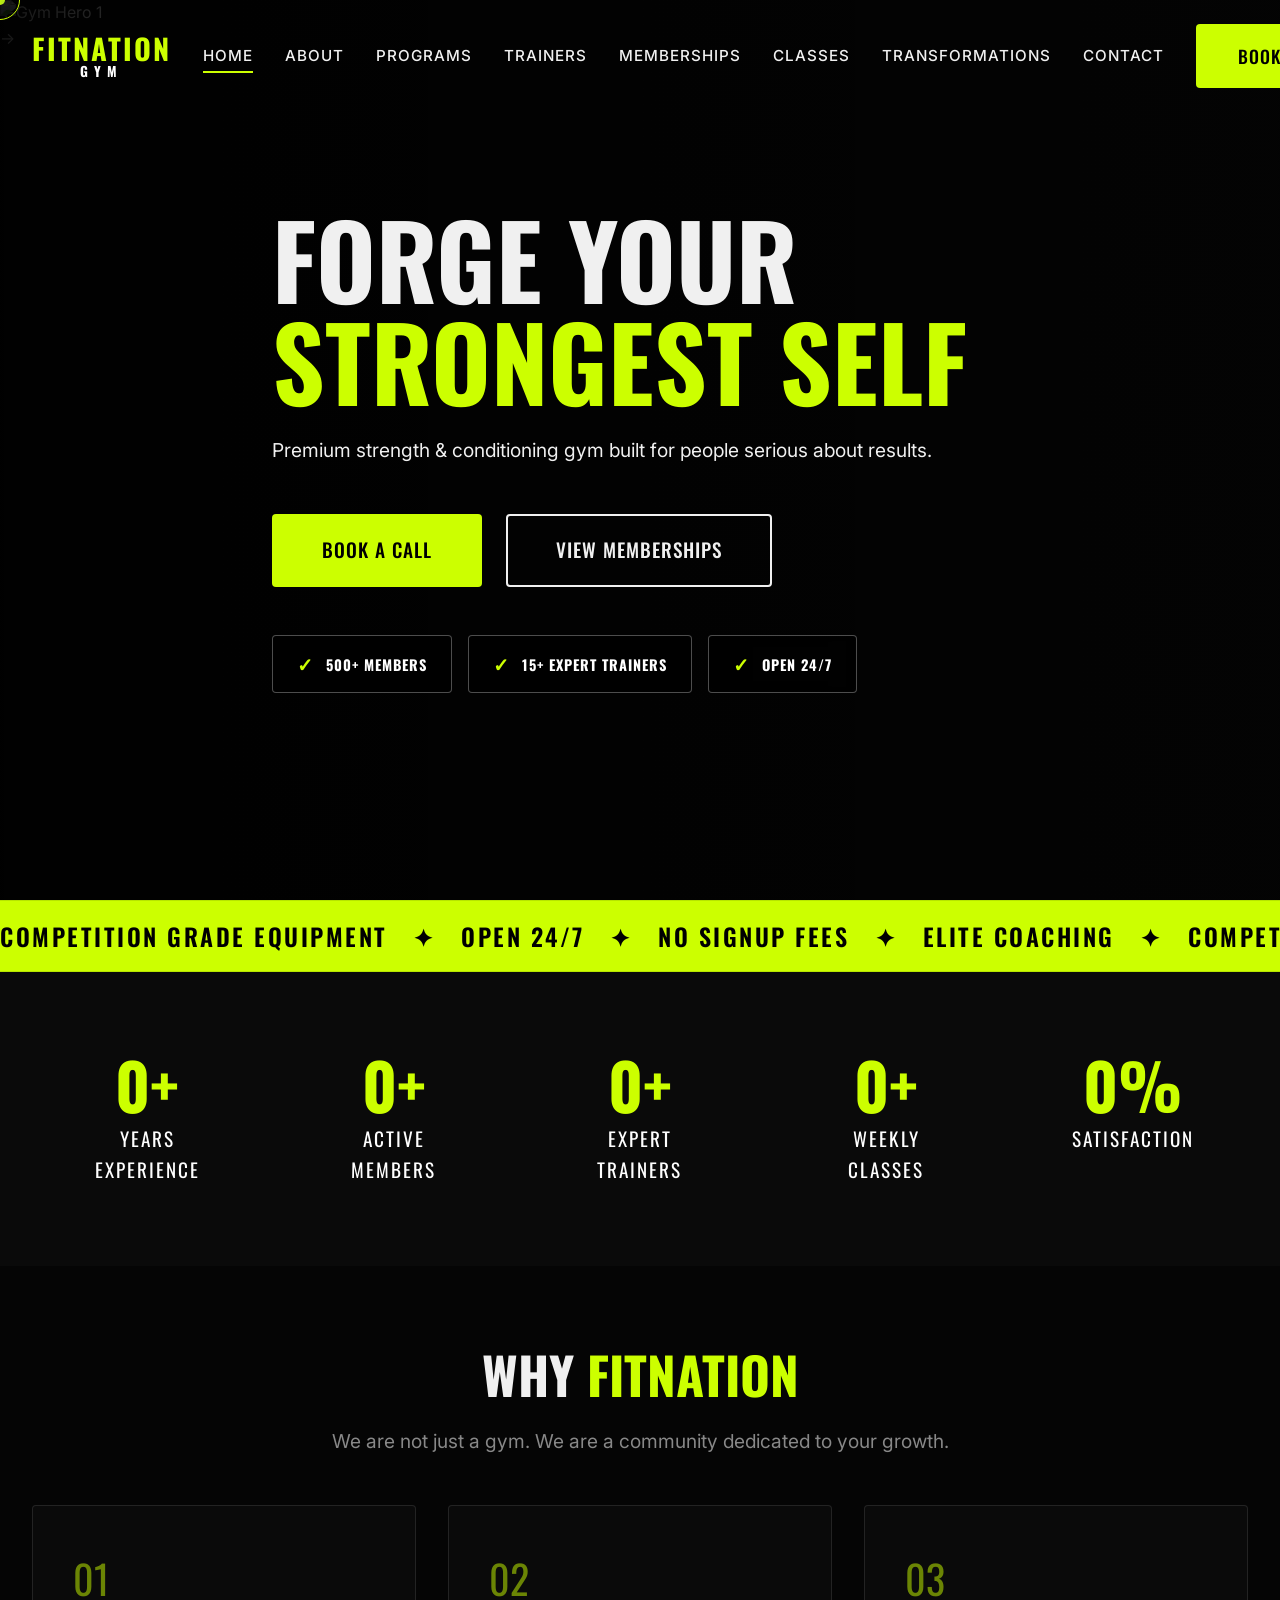
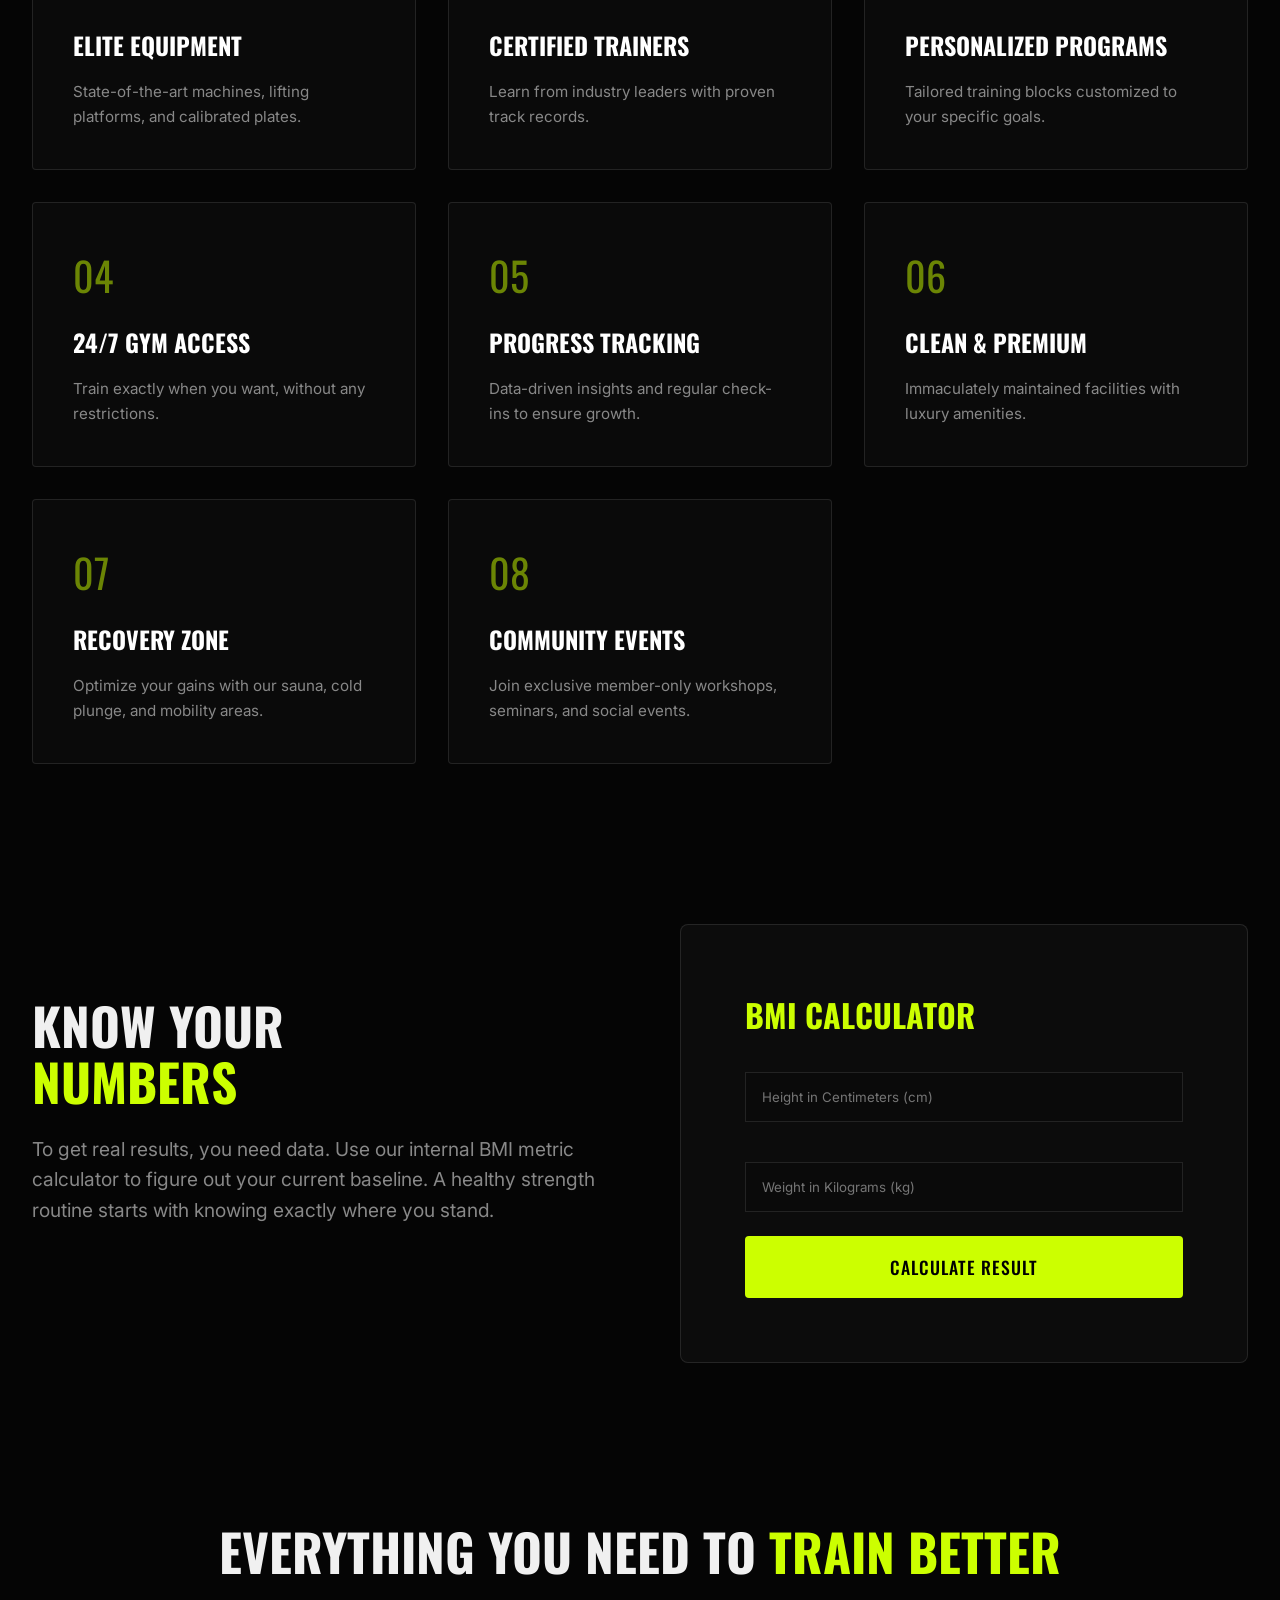
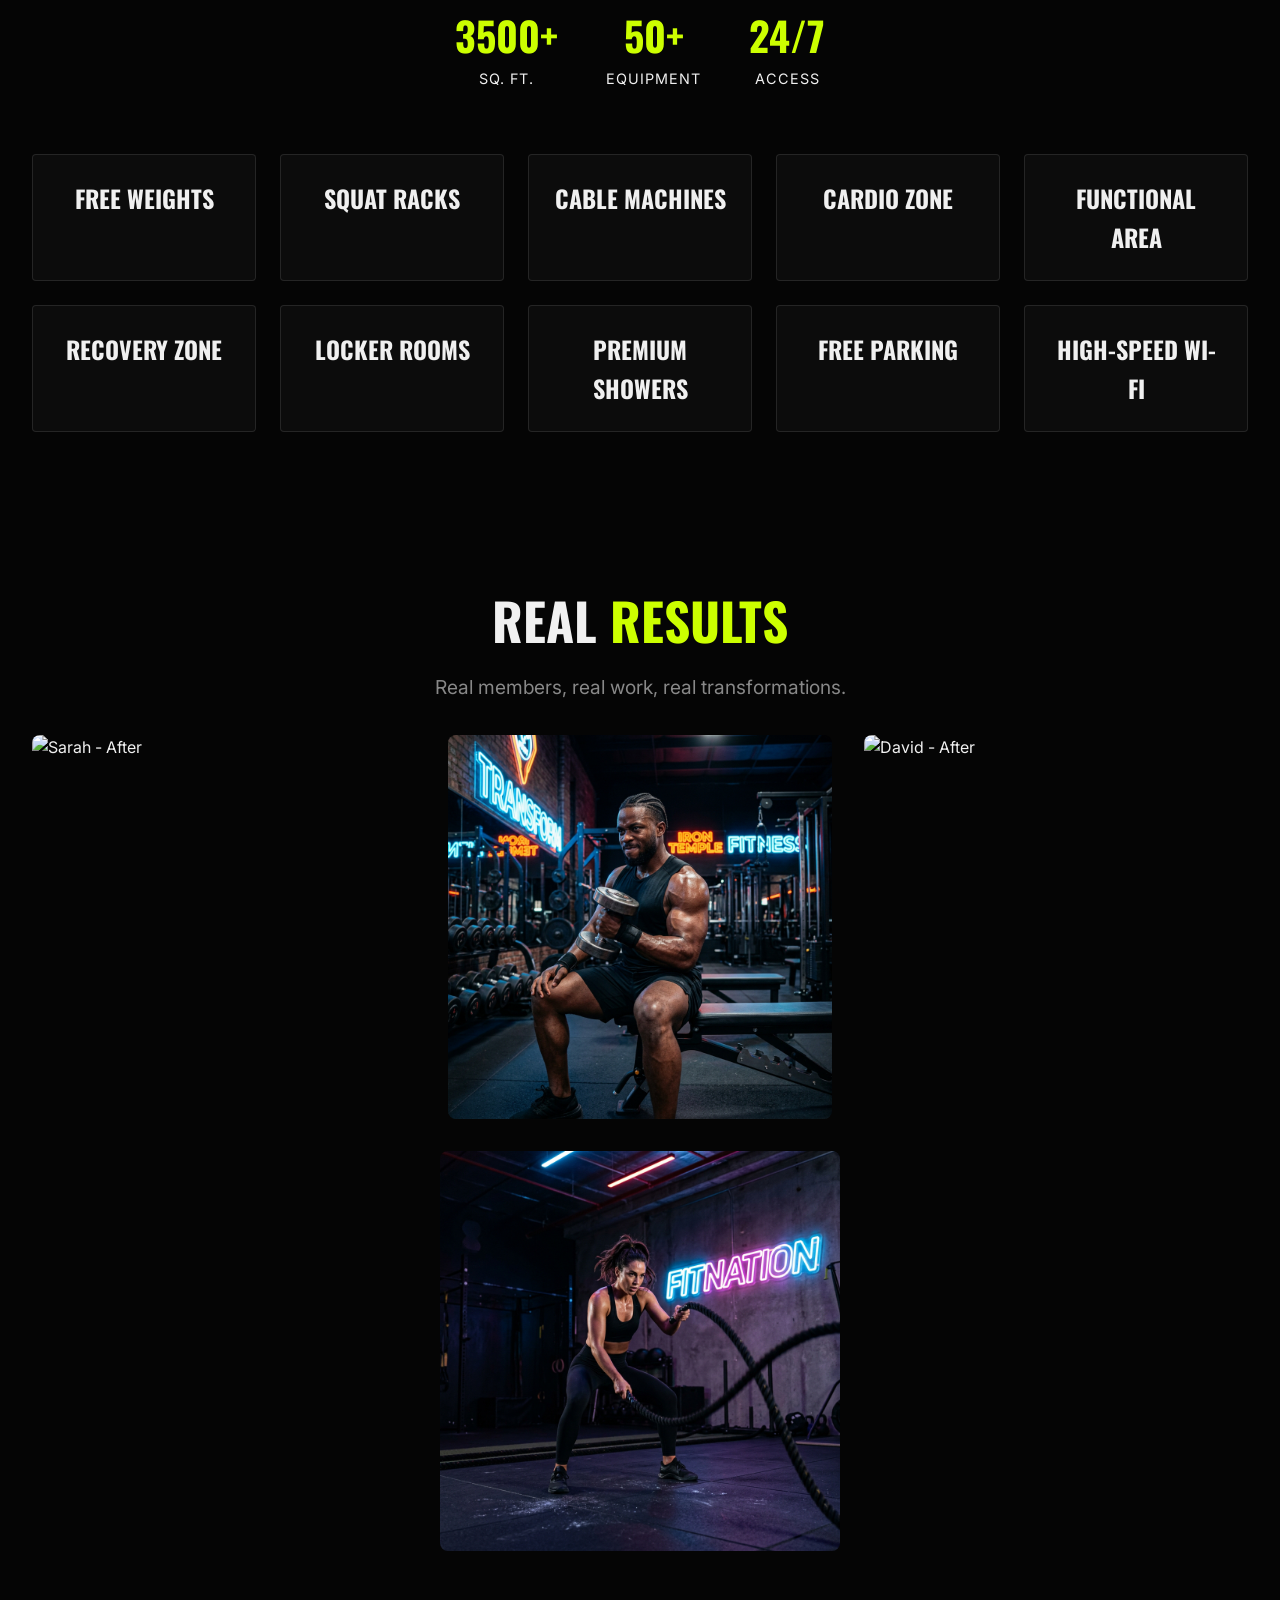
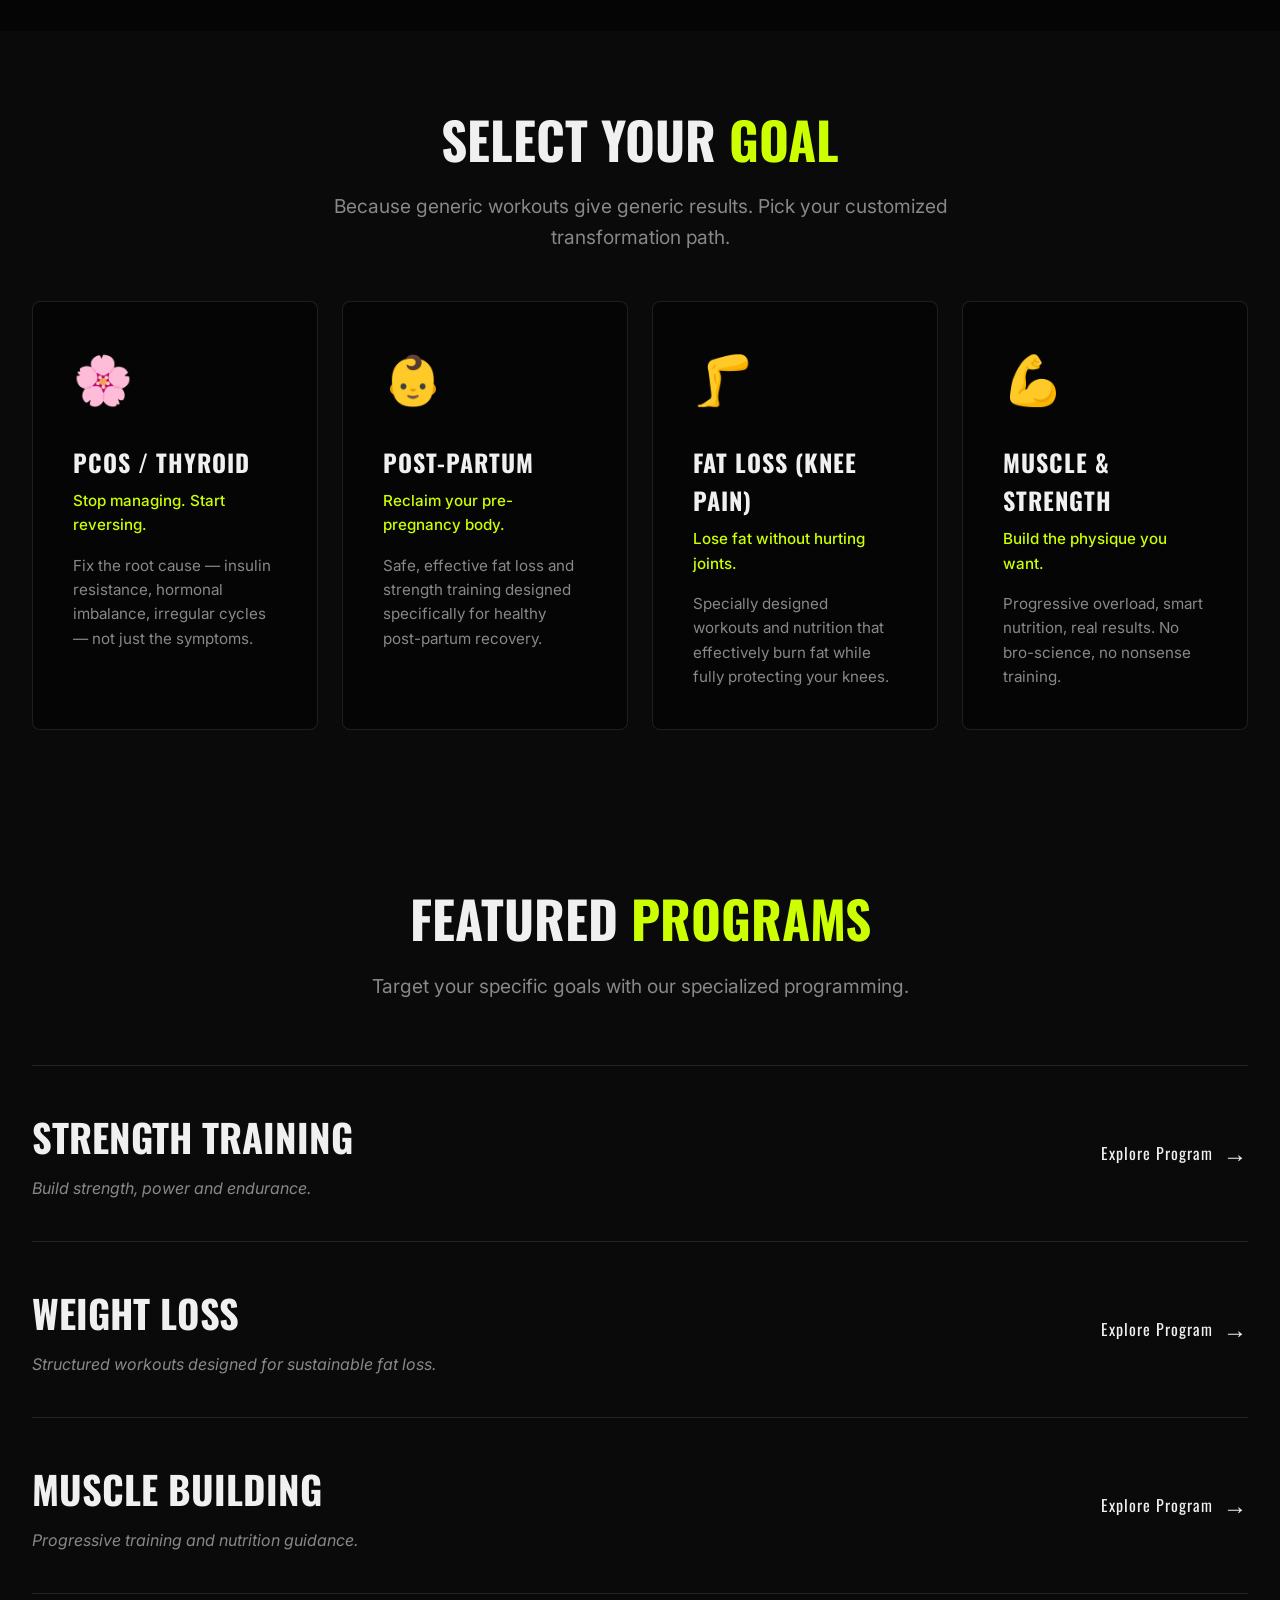
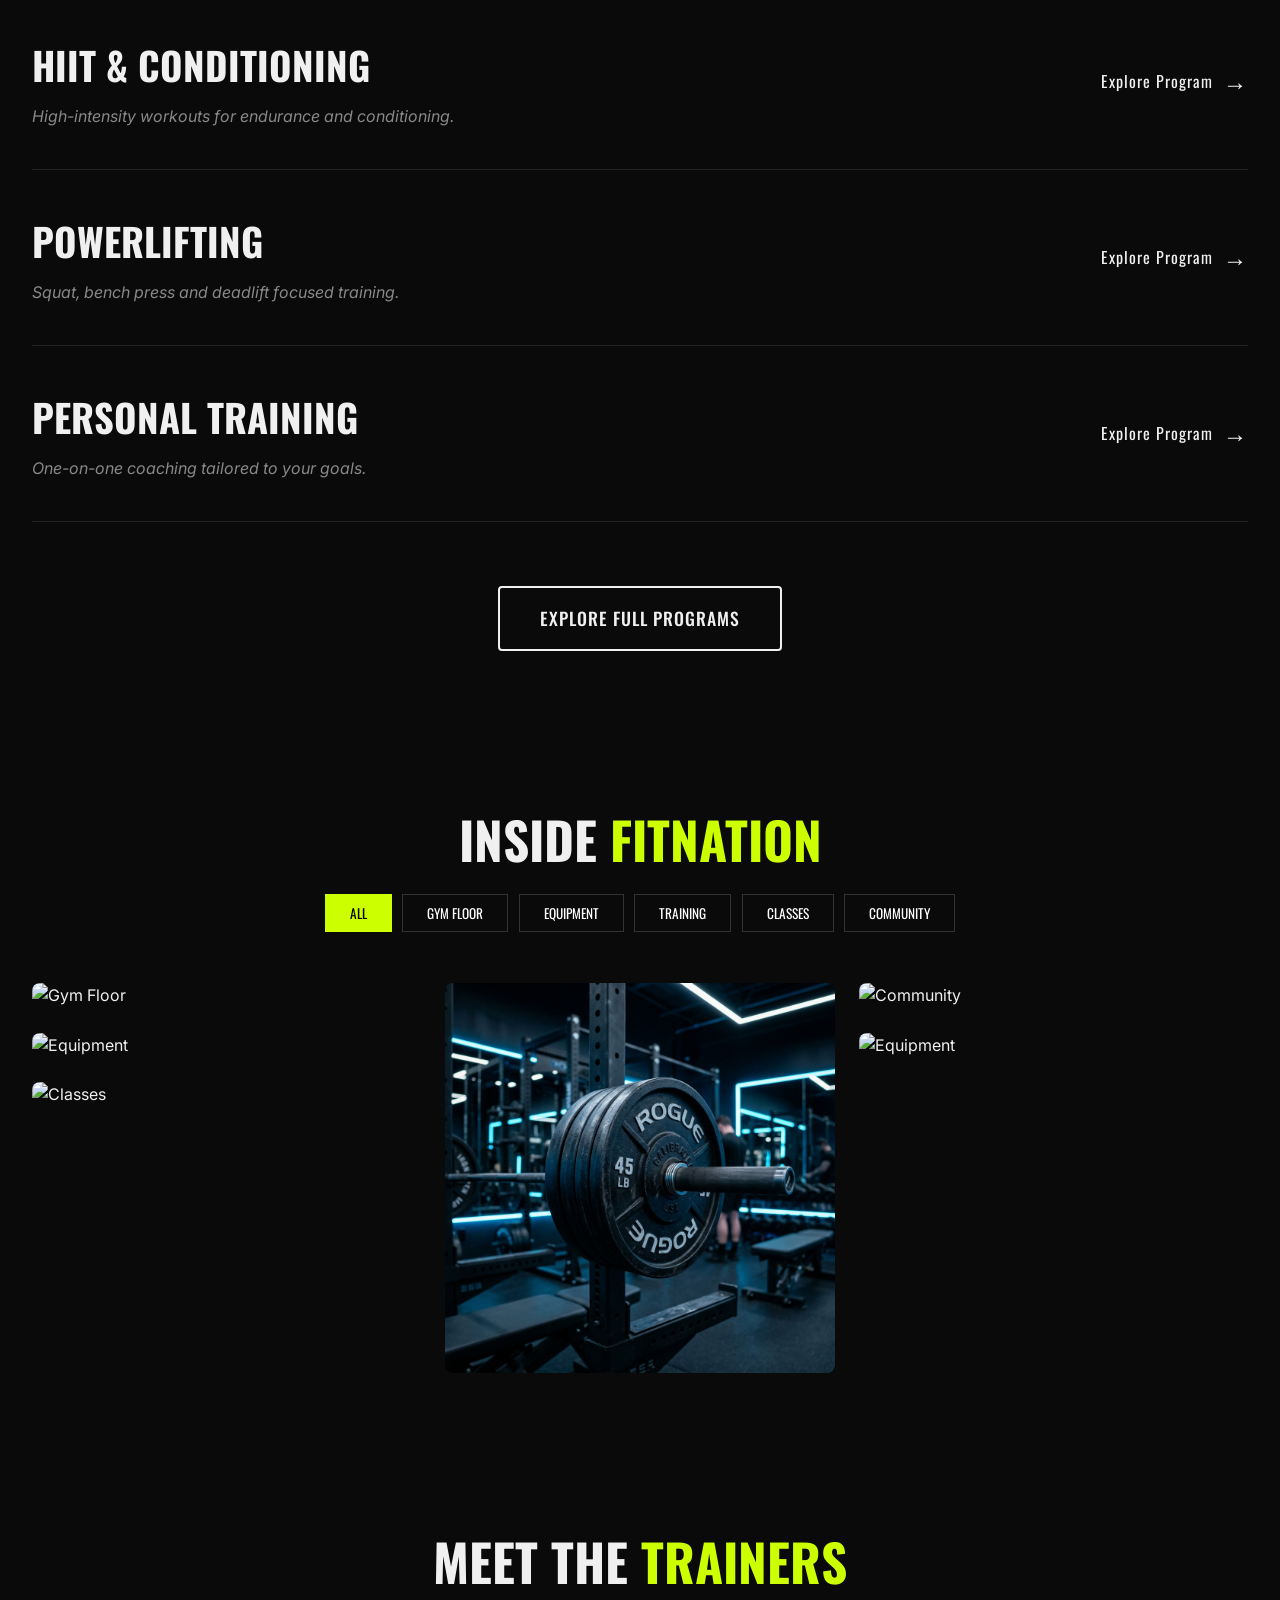
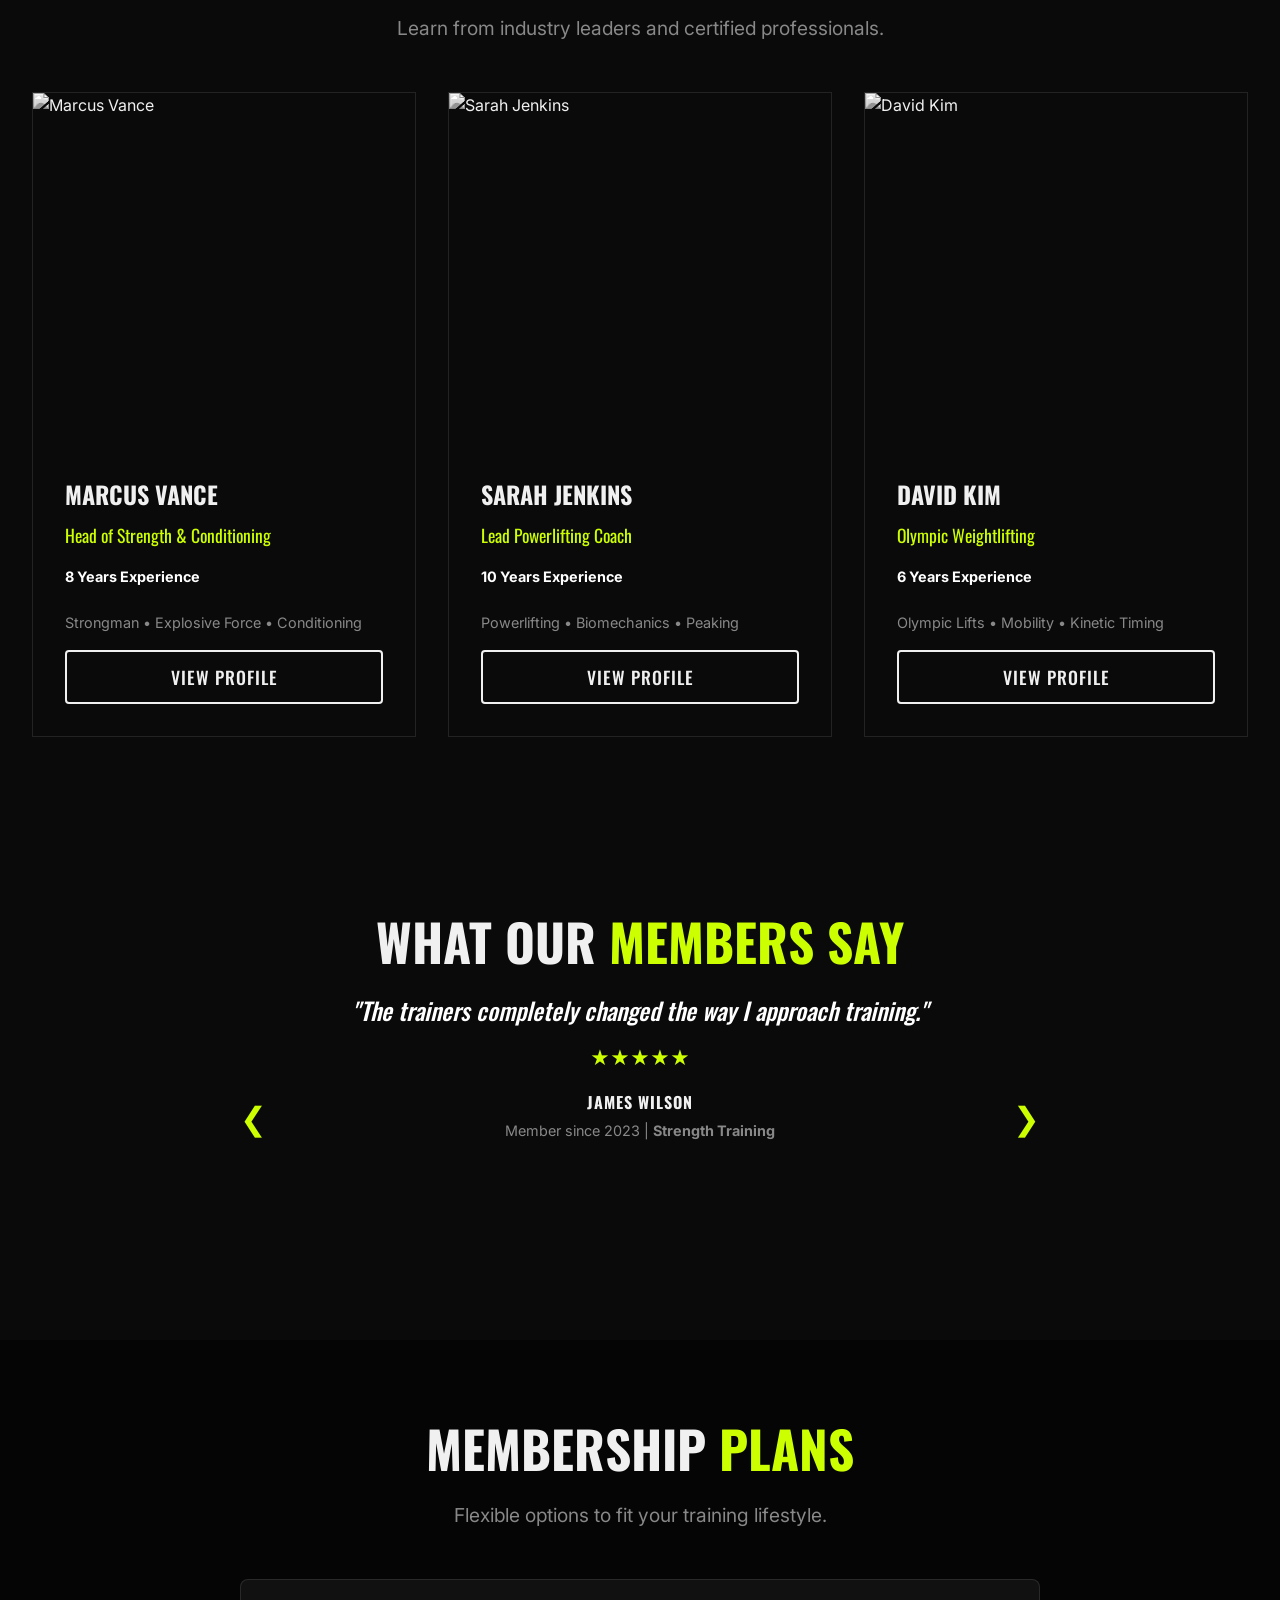
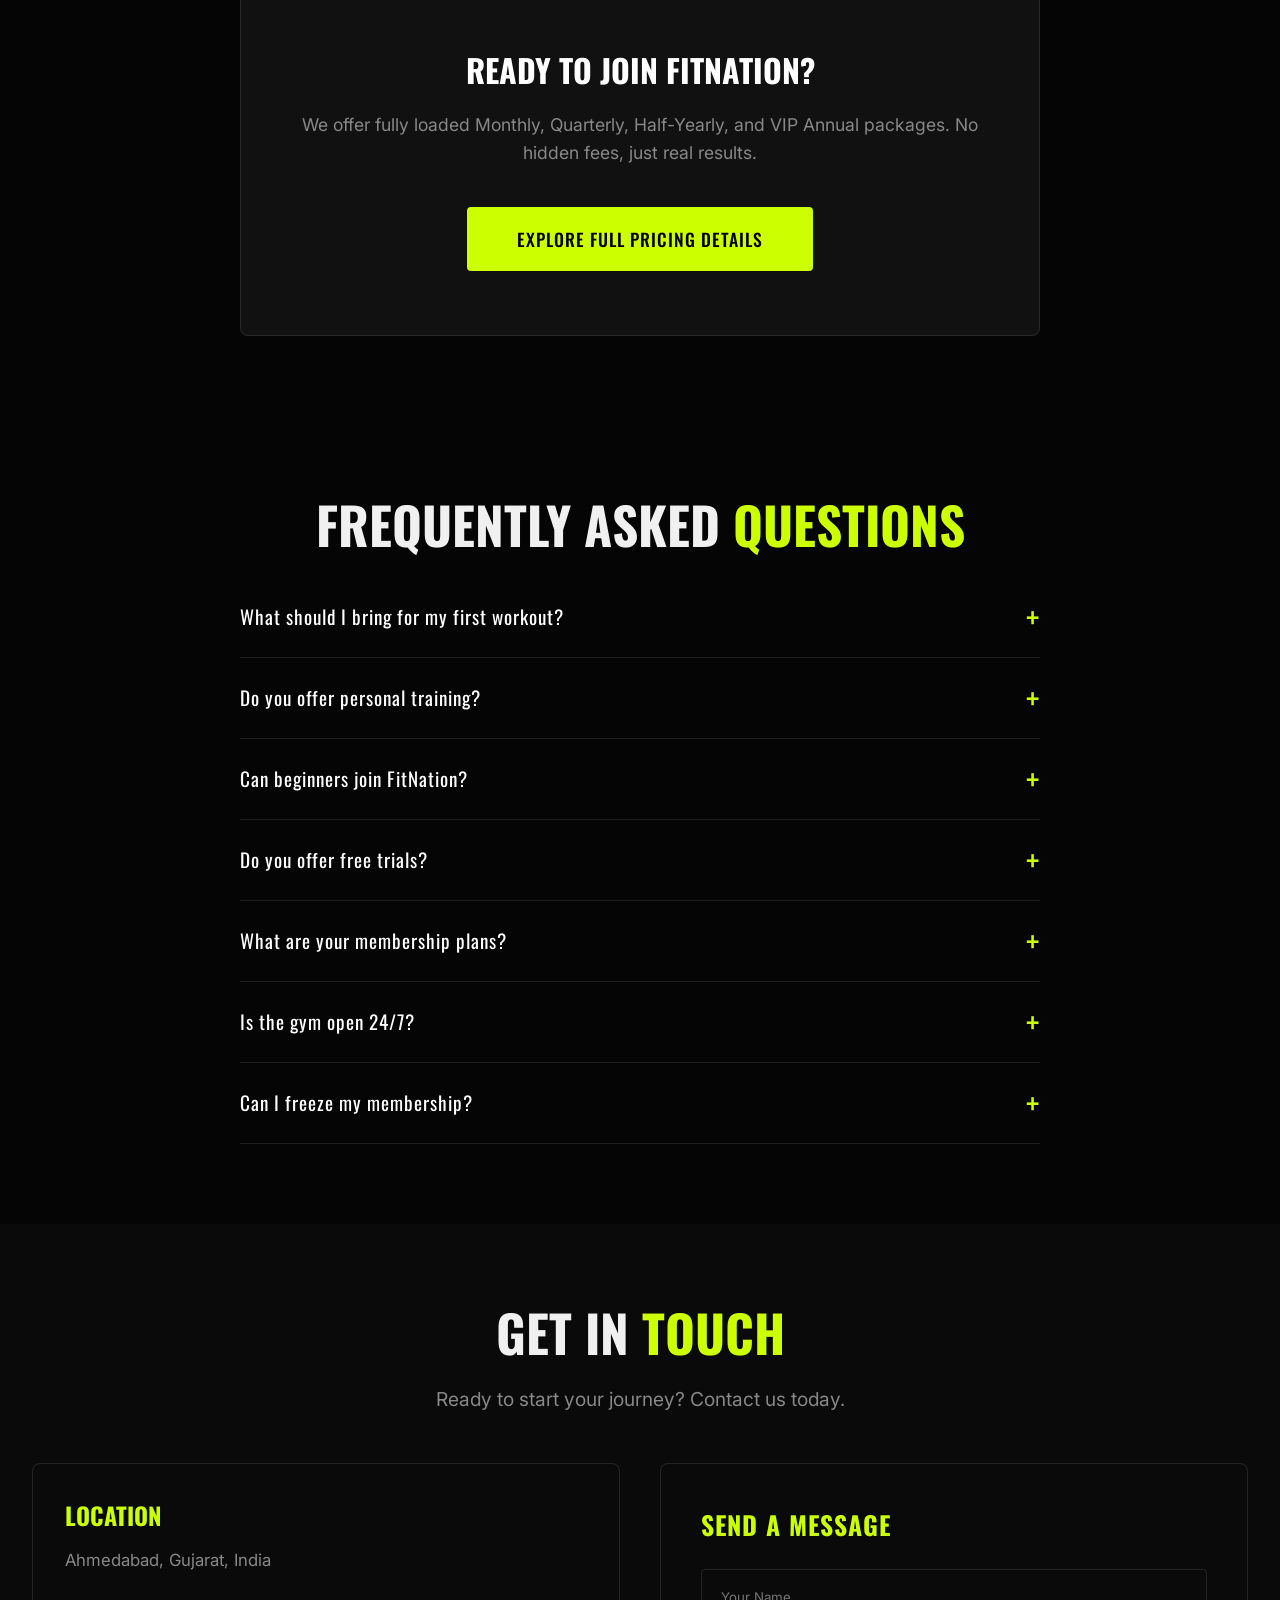
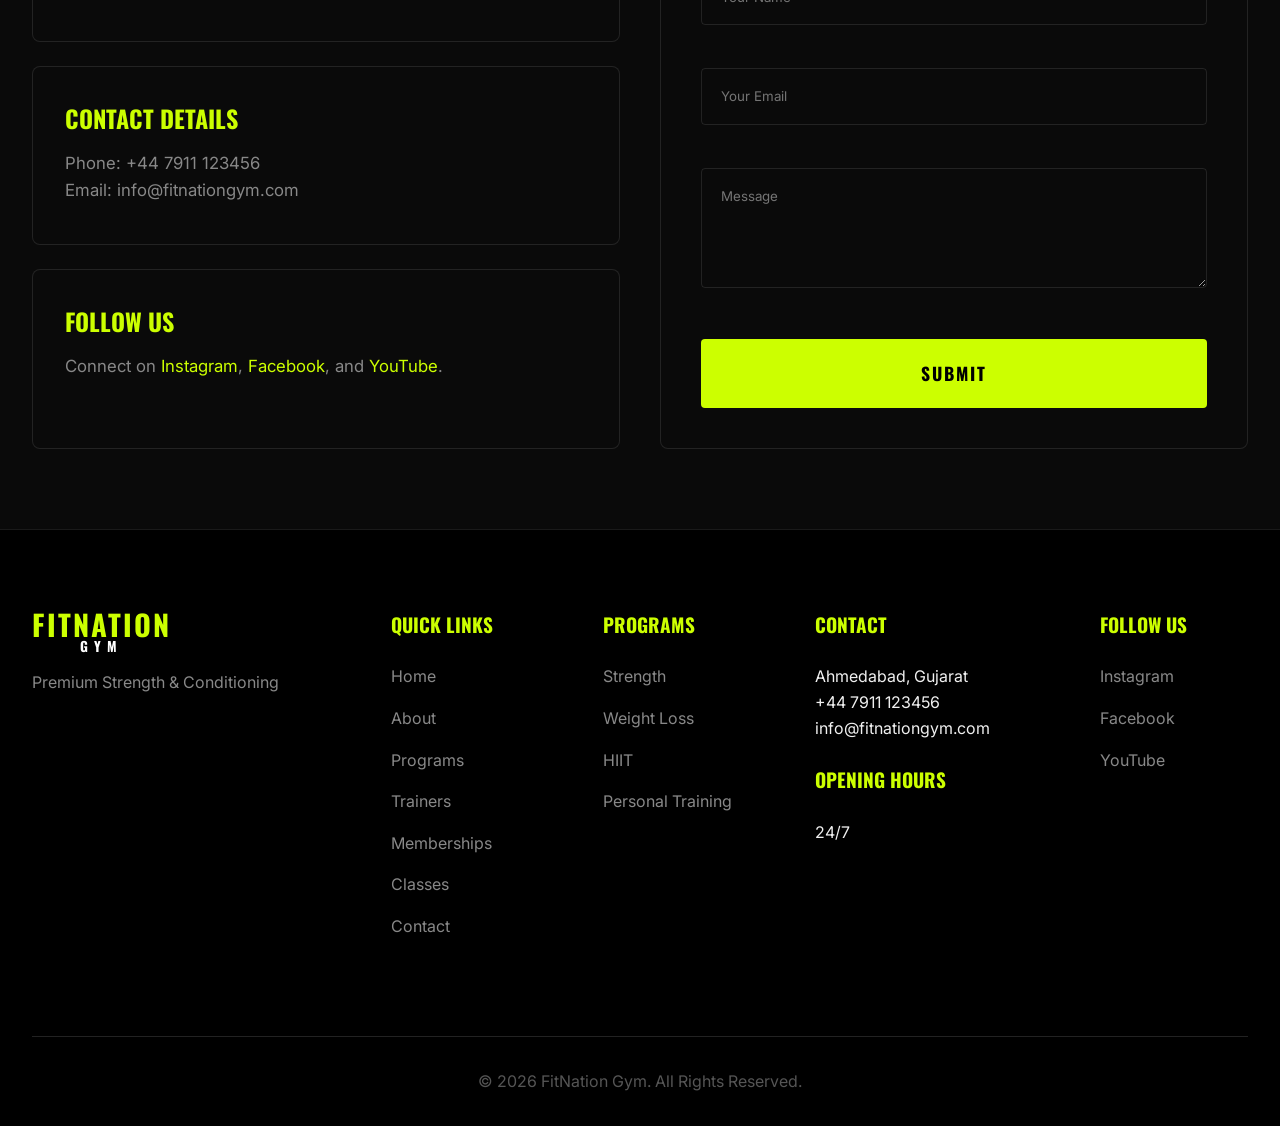
==== commit 5c9c6e49: "tranner page some design chnages" ====
--- a/index.html
+++ b/index.html
@@ -707,21 +707,21 @@
                 <div class="team-grid">
                     <div class="team-member reveal-up hover-target">
                         <div class="team-img">
-                            <img src="assets/images/trainer_alex.png" alt="Trainer 1">
+                            <img src="https://images.unsplash.com/photo-1581009146145-b5ef050c2e1e?q=80&w=1470" alt="Marcus Vance">
                         </div>
                         <div class="team-info">
-                            <h3>ALEX MORGAN</h3>
-                            <span class="team-role">Head Strength Coach</span>
+                            <h3>MARCUS VANCE</h3>
+                            <span class="team-role">Head of Strength & Conditioning</span>
                             <div class="team-stats"
                                 style="margin: 1rem 0; font-size: 0.9rem; color: var(--text-muted);">
-                                <strong style="color:#fff;">8+ Years Experience</strong>
+                                <strong style="color:#fff;">8 Years Experience</strong>
                                 <br><br>
-                                Strength • Powerlifting • Conditioning
+                                Strongman • Explosive Force • Conditioning
                             </div>
 
                             <button class="btn btn-outline hover-target view-profile-btn"
                                 style="width: 100%; padding: 0.75rem;"
-                                data-trainer='{"name":"ALEX MORGAN", "role":"Head Strength Coach", "img":"assets/images/trainer_alex.png", "experience":"8+ Years", "certifications":"NSCA-CSCS, USA Weightlifting Level 2", "specialization":"Powerlifting, Hypertrophy, Athletic Performance", "achievements":"Coached 5 National Record Holders", "availability":"Mon-Fri 6AM - 2PM", "classes":"Powerlifting Fundamentals, Strength Class"}'>
+                                data-trainer='{"name":"MARCUS VANCE", "role":"Head of Strength & Conditioning", "img":"https://images.unsplash.com/photo-1581009146145-b5ef050c2e1e?q=80&w=1470", "experience":"8 Years | Ex-Collegiate Athlete", "certifications":"CSCS, Strongman Specialization", "specialization":"Strongman techniques, explosive force output, tactical HIIT.", "achievements":"Coached 5 National Level Athletes", "availability":"Mon-Fri 6AM - 2PM", "classes":"Advanced Strength, Tactical Conditioning"}'>
                                 VIEW PROFILE
                             </button>
                         </div>
@@ -729,22 +729,21 @@
 
                     <div class="team-member reveal-up delay-1 hover-target">
                         <div class="team-img">
-                            <img src="https://images.unsplash.com/photo-1594381898411-846e7d193883?q=80"
-                                alt="Trainer 2">
+                            <img src="https://images.unsplash.com/photo-1571019613454-1cb2f99b2d8b?q=80&w=1470" alt="Sarah Jenkins">
                         </div>
                         <div class="team-info">
-                            <h3>SARAH MILLER</h3>
-                            <span class="team-role">HIIT Specialist</span>
+                            <h3>SARAH JENKINS</h3>
+                            <span class="team-role">Lead Powerlifting Coach</span>
                             <div class="team-stats"
                                 style="margin: 1rem 0; font-size: 0.9rem; color: var(--text-muted);">
-                                <strong style="color:#fff;">6+ Years Experience</strong>
+                                <strong style="color:#fff;">10 Years Experience</strong>
                                 <br><br>
-                                Fat Loss • Endurance • Agility
+                                Powerlifting • Biomechanics • Peaking
                             </div>
 
                             <button class="btn btn-outline hover-target view-profile-btn"
                                 style="width: 100%; padding: 0.75rem;"
-                                data-trainer='{"name":"SARAH MILLER", "role":"HIIT Specialist", "img":"https://images.unsplash.com/photo-1594381898411-846e7d193883?q=80", "experience":"6+ Years", "certifications":"NASM-CPT, CrossFit Level 1", "specialization":"Extreme fat loss, metabolic conditioning", "achievements":"Featured in Fitness Mag Top 50 Trainers", "availability":"Mon, Wed, Fri 4PM - 9PM", "classes":"Tactical HIIT, Weight Loss Bootcamp"}'>
+                                data-trainer='{"name":"SARAH JENKINS, CSCS", "role":"Lead Powerlifting Coach", "img":"https://images.unsplash.com/photo-1571019613454-1cb2f99b2d8b?q=80&w=1470", "experience":"10 Years | USAPL State Champ", "certifications":"NSCA-CSCS, USAPL Coach", "specialization":"Squat/Bench/Deadlift biomechanics, CNS programming.", "achievements":"3x State Powerlifting Champion", "availability":"Mon, Wed, Fri 2PM - 8PM", "classes":"Powerlifting Fundamentals, Squat Clinic"}'>
                                 VIEW PROFILE
                             </button>
                         </div>
@@ -752,22 +751,21 @@
 
                     <div class="team-member reveal-up delay-2 hover-target">
                         <div class="team-img">
-                            <img src="https://images.unsplash.com/photo-1571019613454-1cb2f99b2d8b?q=80"
-                                alt="Trainer 3">
+                            <img src="https://images.unsplash.com/photo-1594381898411-846e7d193883?q=80&w=1587" alt="David Kim">
                         </div>
                         <div class="team-info">
-                            <h3>MIKE JOHNSON</h3>
-                            <span class="team-role">Mobility & Rehab</span>
+                            <h3>DAVID KIM</h3>
+                            <span class="team-role">Olympic Weightlifting</span>
                             <div class="team-stats"
                                 style="margin: 1rem 0; font-size: 0.9rem; color: var(--text-muted);">
-                                <strong style="color:#fff;">10+ Years Experience</strong>
+                                <strong style="color:#fff;">6 Years Experience</strong>
                                 <br><br>
-                                Injury Prevention • Recovery
+                                Olympic Lifts • Mobility • Kinetic Timing
                             </div>
 
                             <button class="btn btn-outline hover-target view-profile-btn"
                                 style="width: 100%; padding: 0.75rem;"
-                                data-trainer='{"name":"MIKE JOHNSON", "role":"Mobility & Rehab", "img":"https://images.unsplash.com/photo-1571019613454-1cb2f99b2d8b?q=80", "experience":"10+ Years", "certifications":"Doctor of Physical Therapy, FMS Certified", "specialization":"Rehabilitation, Active Recovery, Mobility", "achievements":"Former physiotherapist for pro athletes", "availability":"Tue, Thu, Sat 8AM - 4PM", "classes":"Mobility Workshop, Recovery Session"}'>
+                                data-trainer='{"name":"DAVID KIM", "role":"Olympic Weightlifting", "img":"https://images.unsplash.com/photo-1594381898411-846e7d193883?q=80&w=1587", "experience":"6 Years | USAW Level 2", "certifications":"USAW Level 2, CrossFit L1", "specialization":"The Snatch, Clean & Jerk, Kinetic Timing", "achievements":"Top 10 Regional Competitor", "availability":"Tue, Thu, Sat 8AM - 4PM", "classes":"Oly Lifting Workshop, Advanced Barbell"}'>
                                 VIEW PROFILE
                             </button>
                         </div>
--- a/assets/css/style.css
+++ b/assets/css/style.css
@@ -531,7 +531,7 @@
 
 .facility-card h4 {
     font-size: 1.5rem;
-    margin-bottom: 1rem;
+    margin-bottom: 0;
     color: var(--text-color);
 }
 
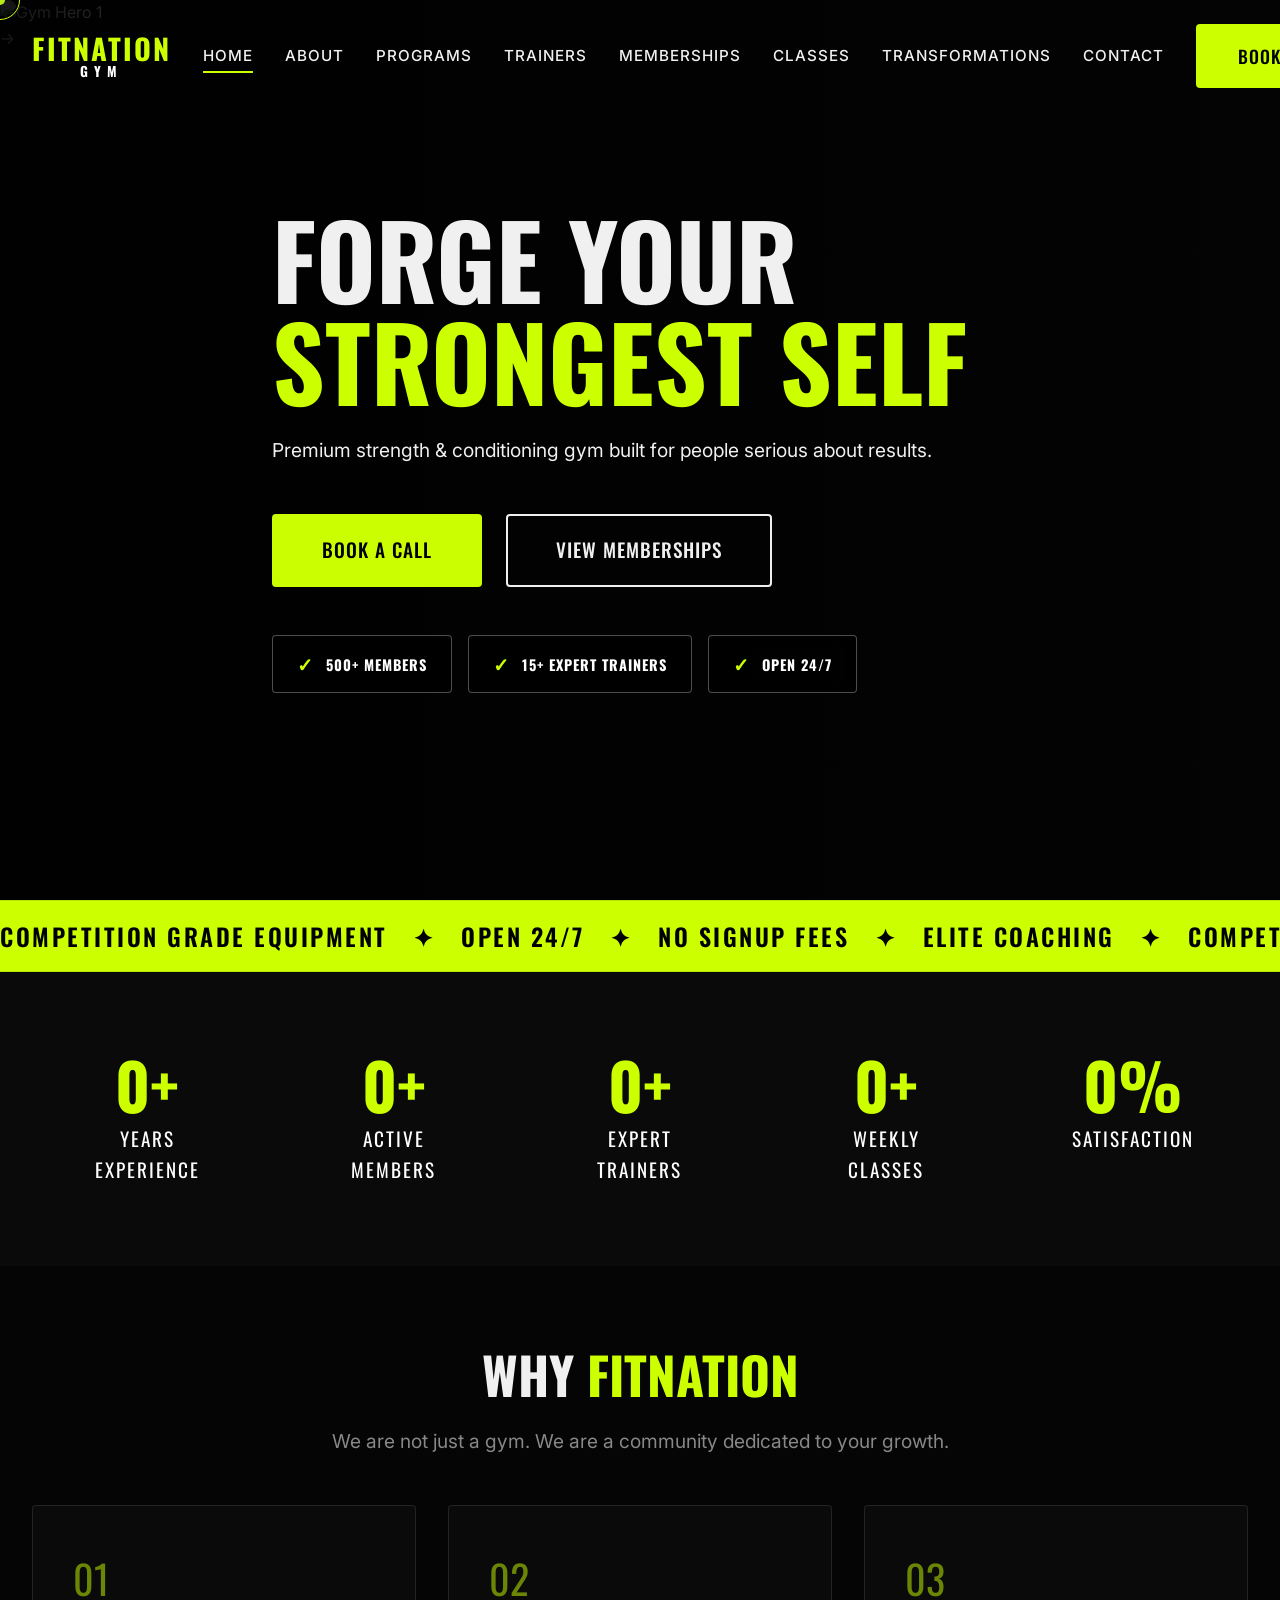
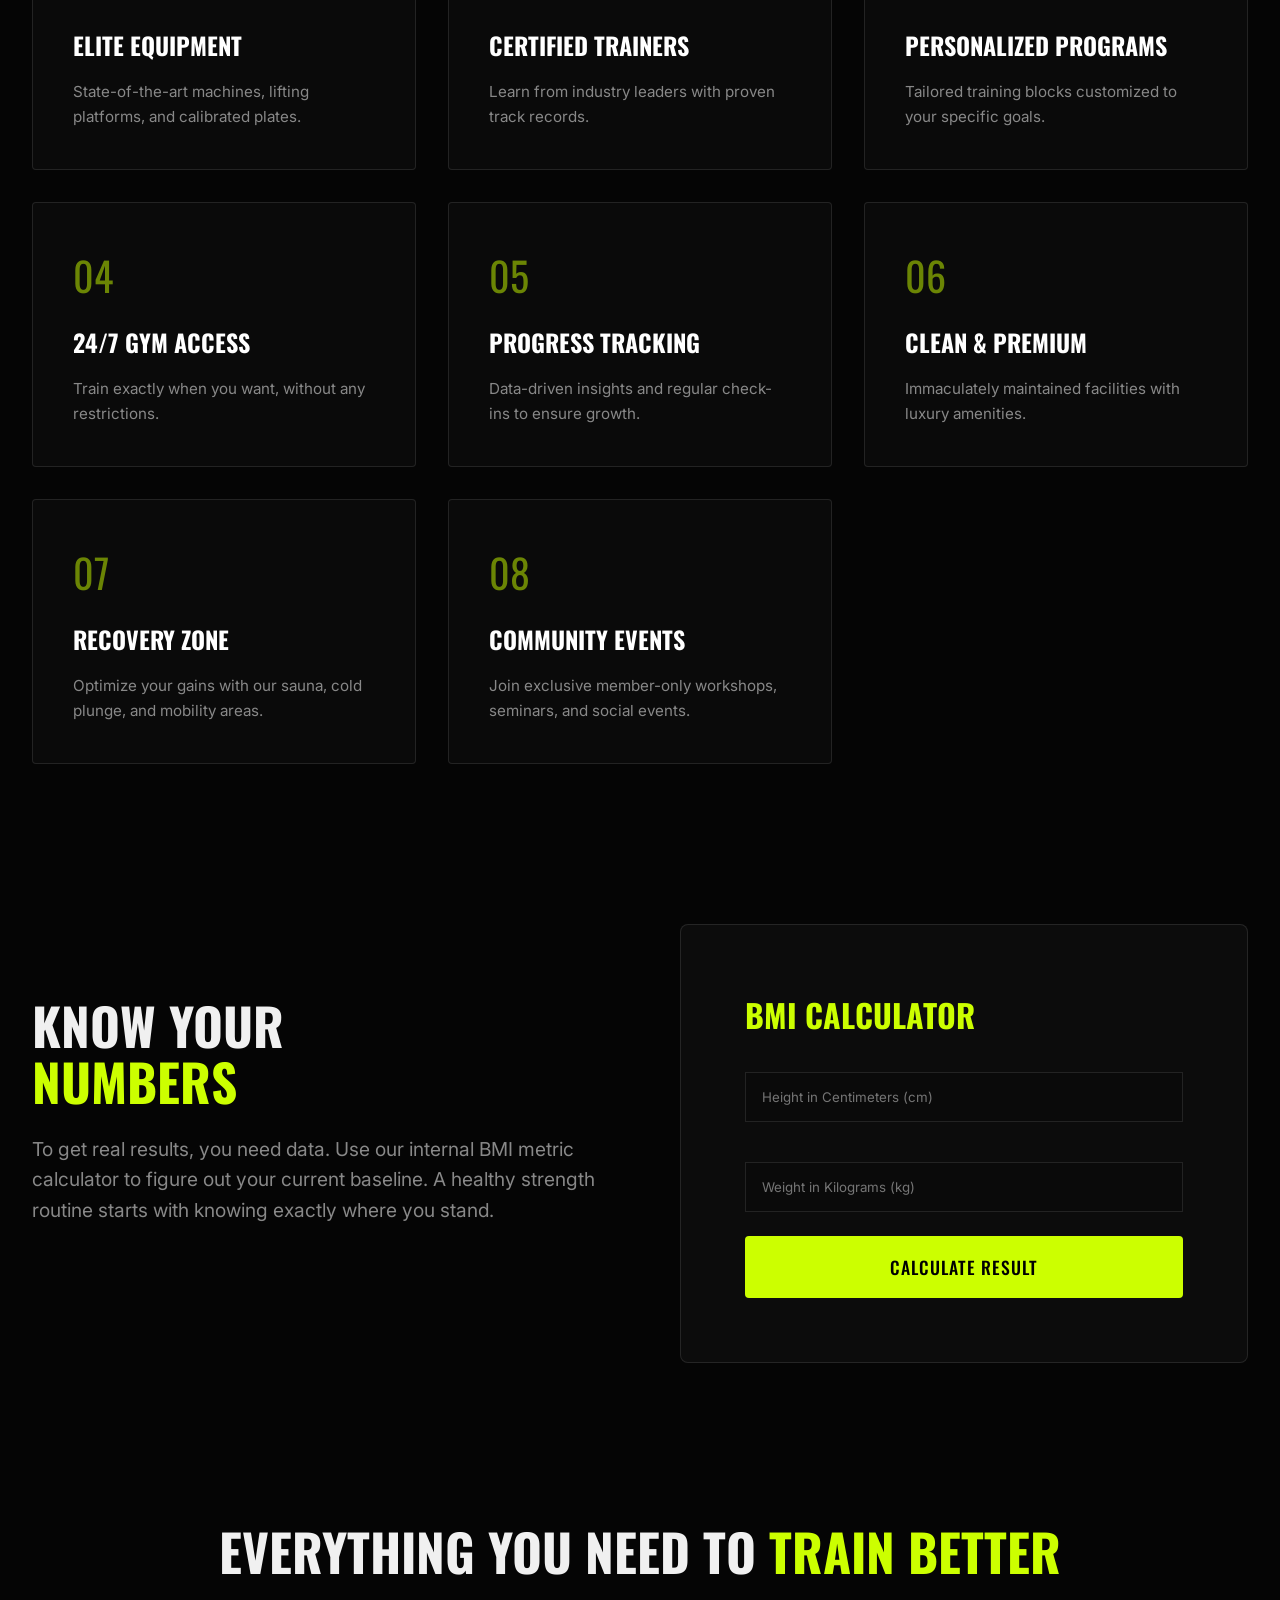
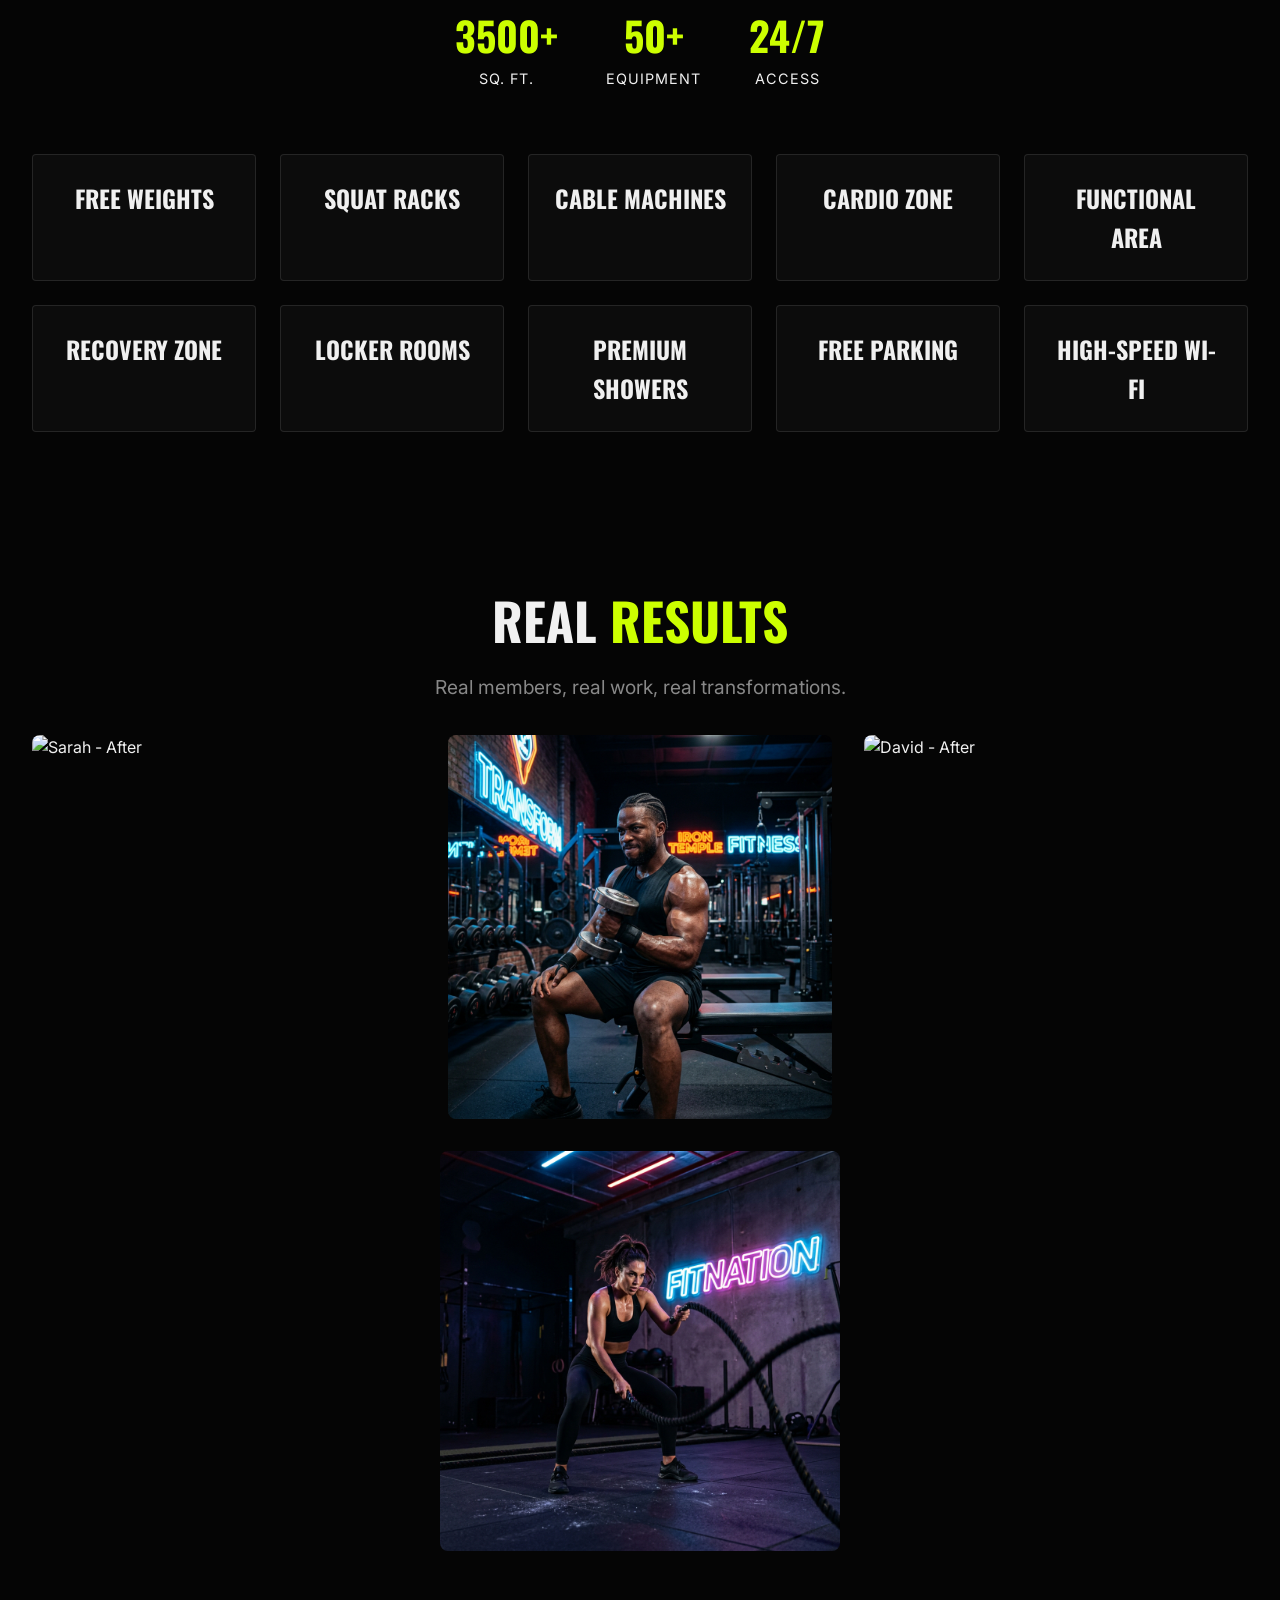
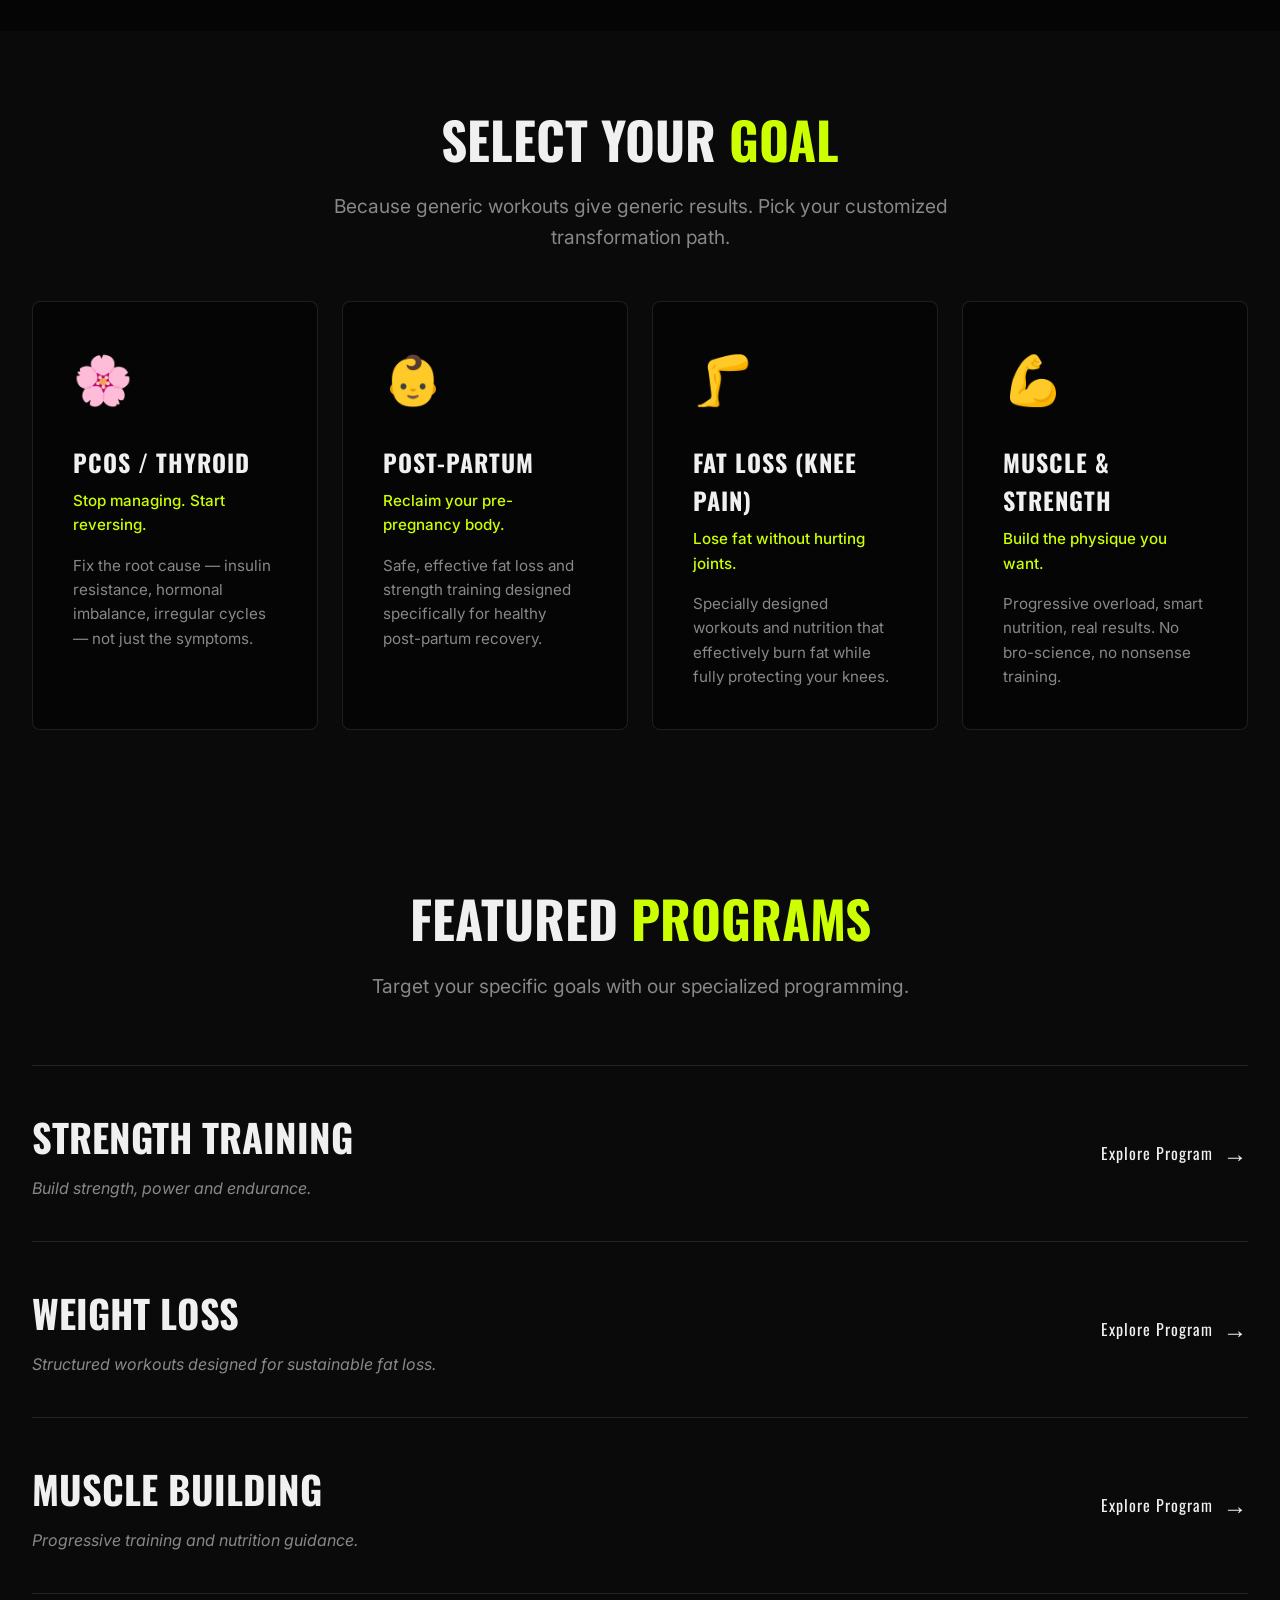
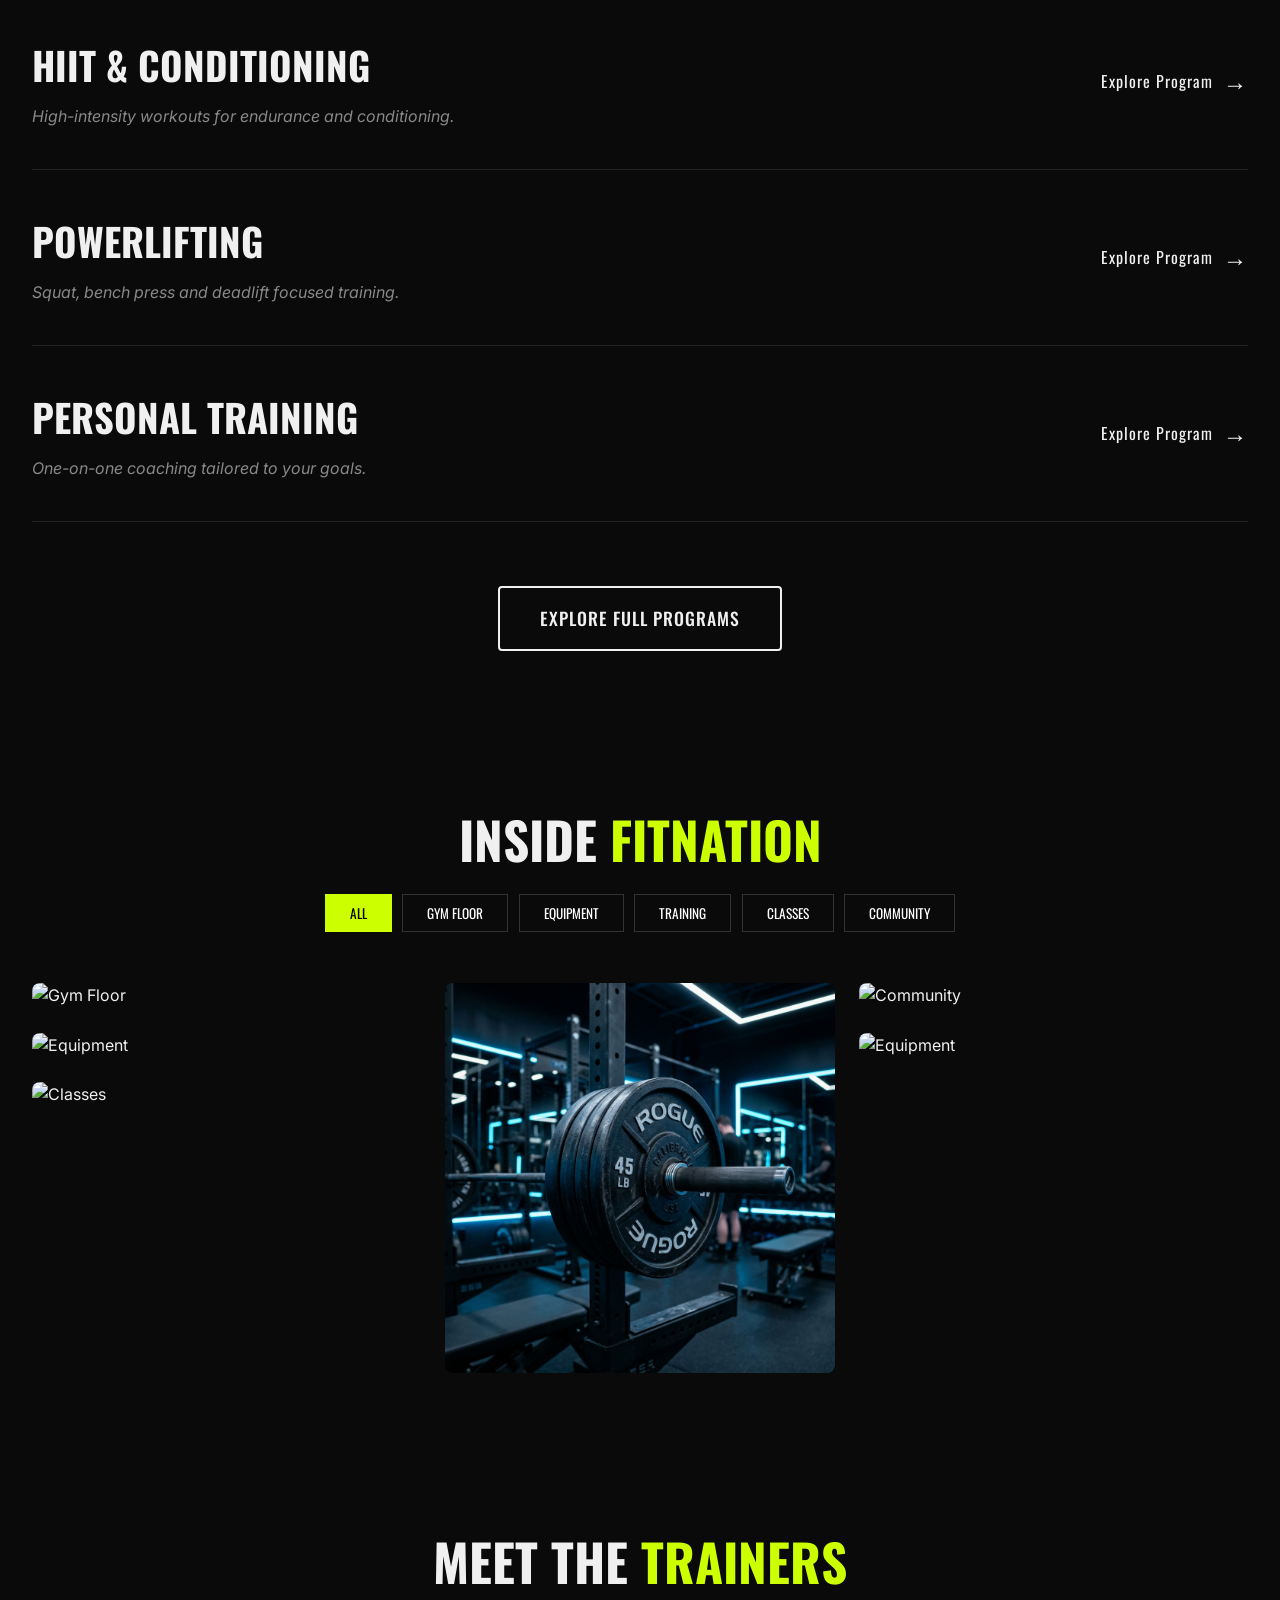
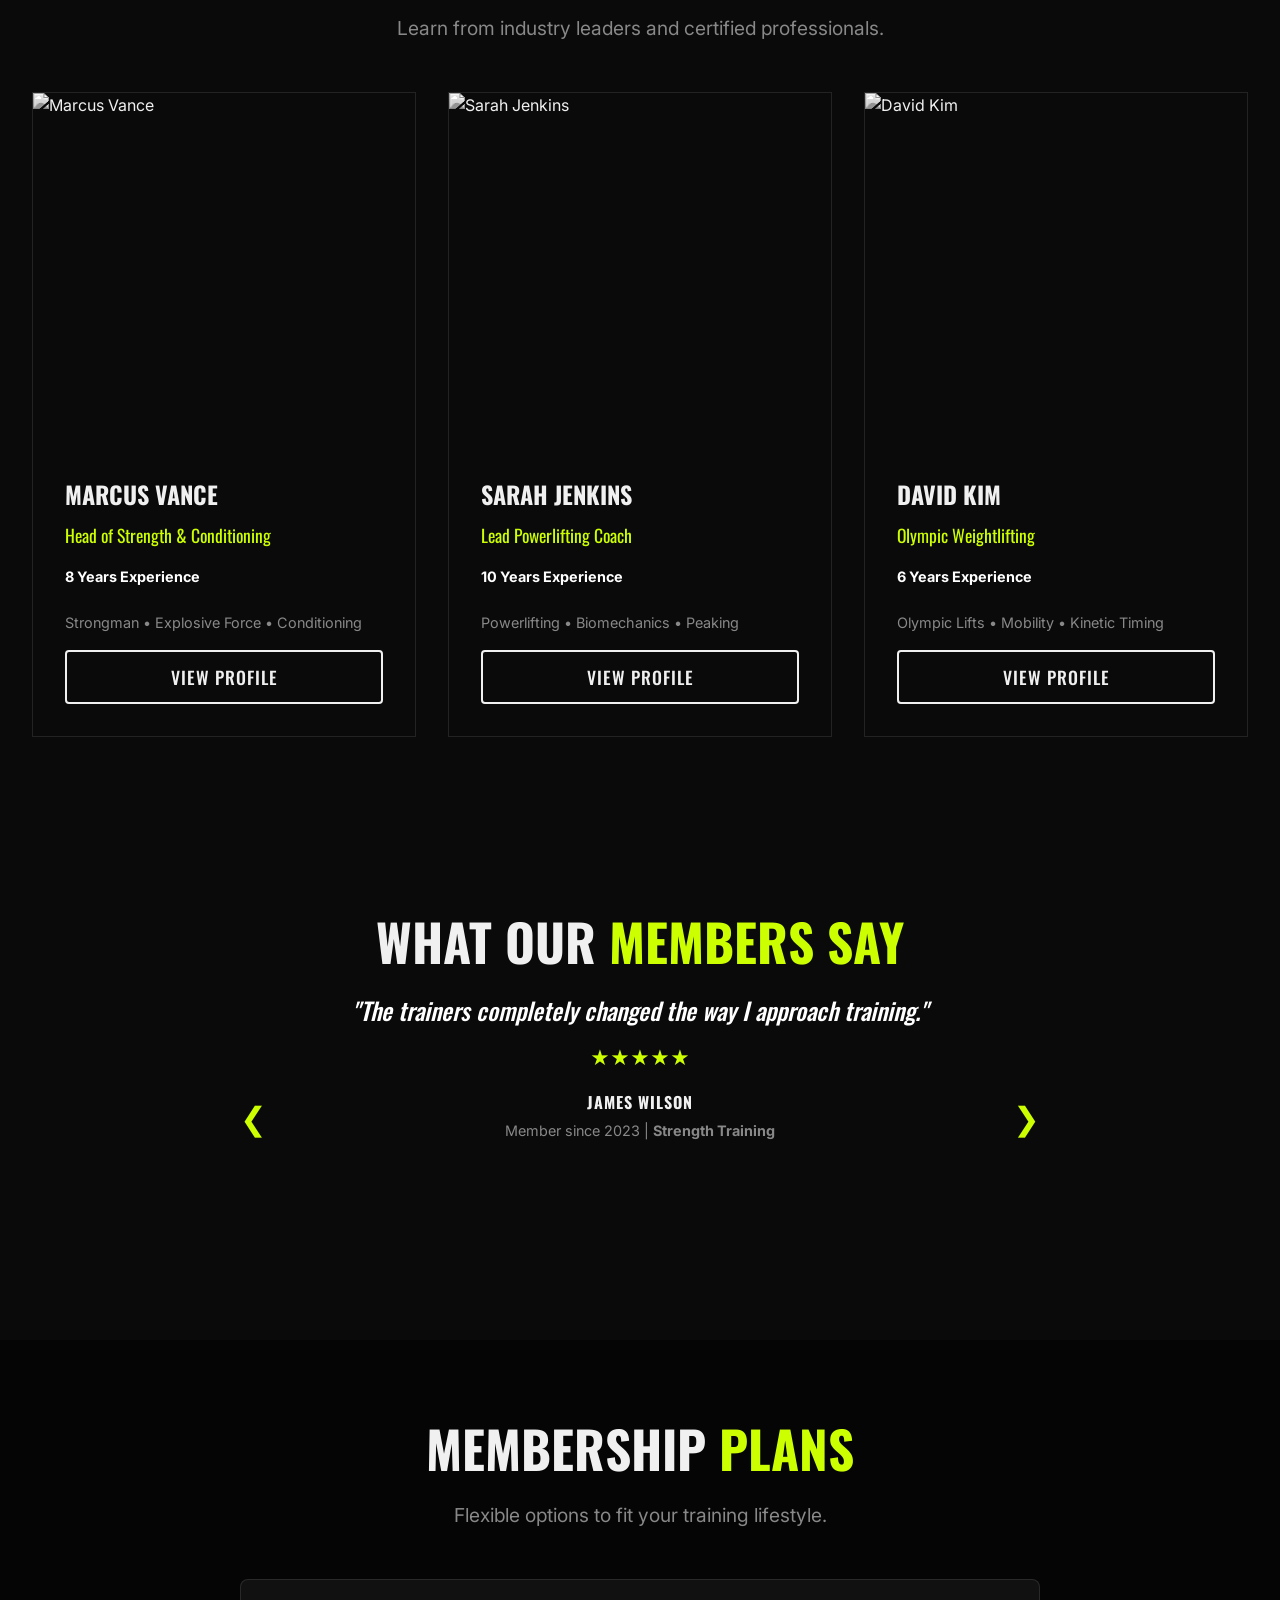
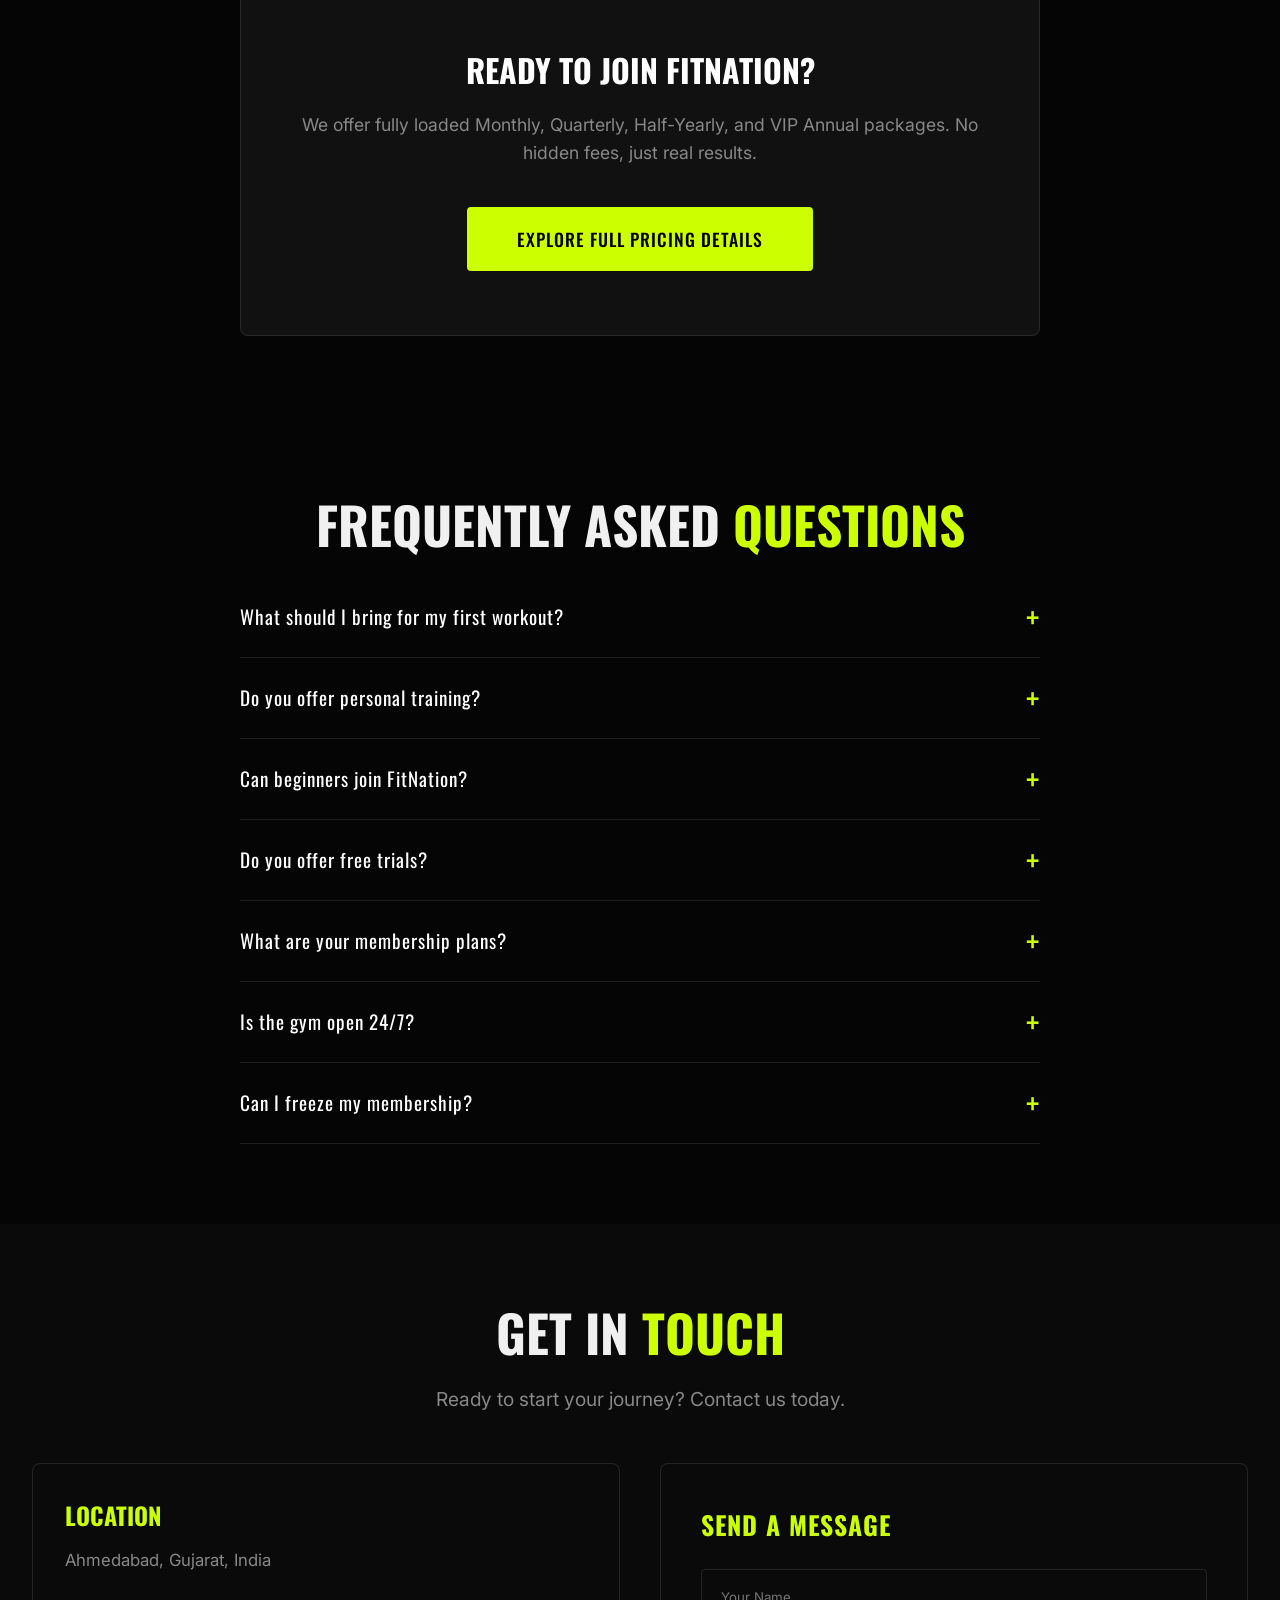
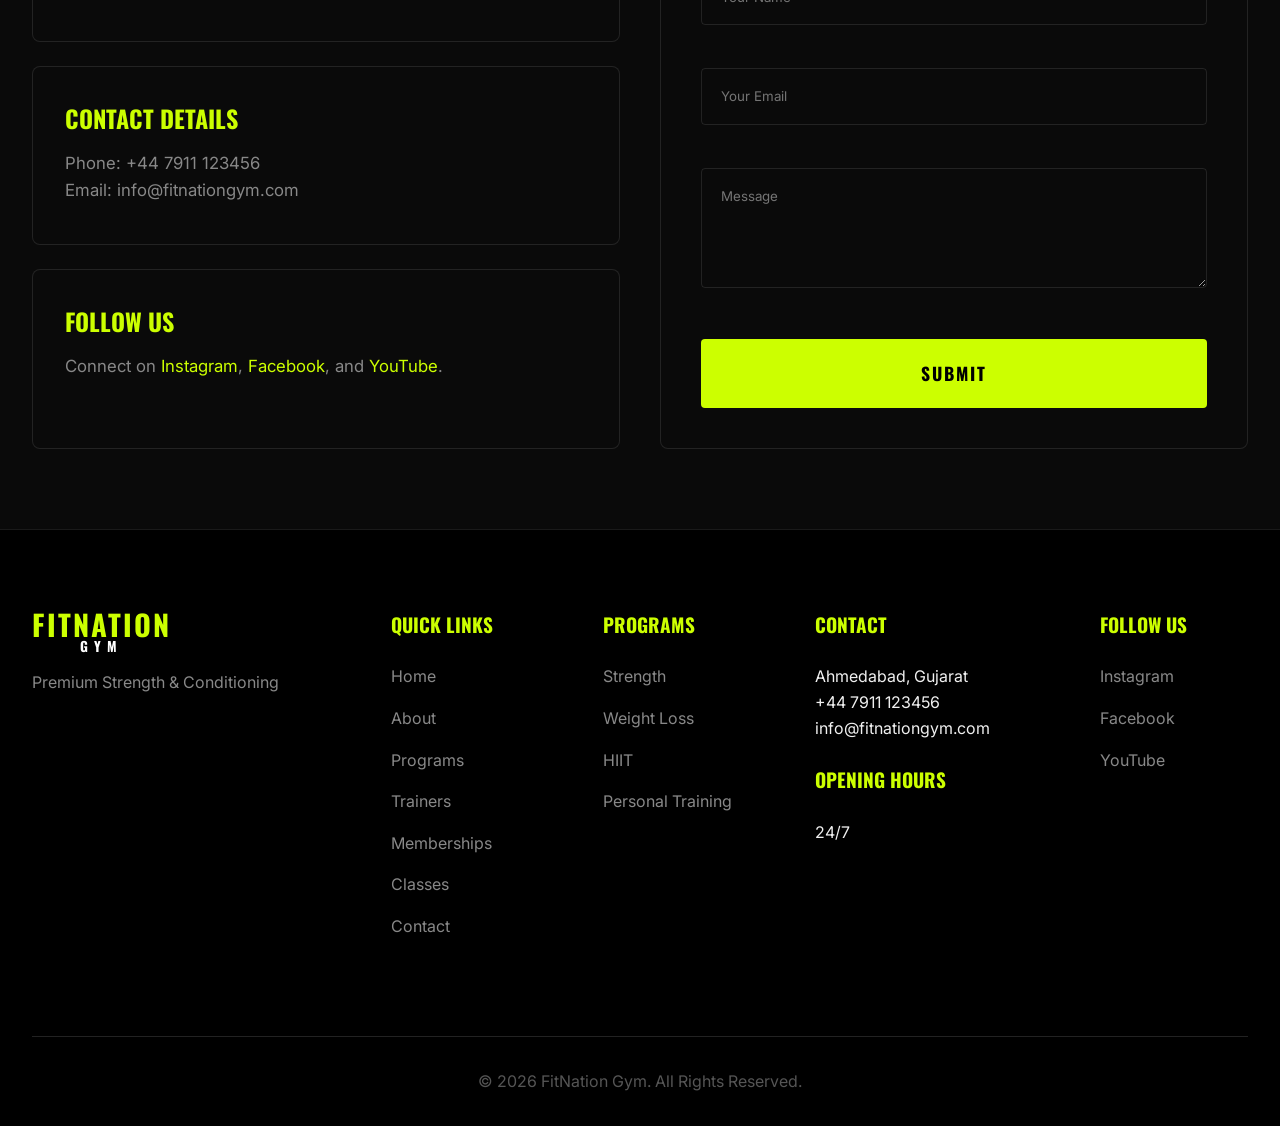
==== commit 3223e586: "popup ui related chnages fix" ====
--- a/index.html
+++ b/index.html
@@ -148,7 +148,7 @@
                         <div class="stat-label">Years Experience</div>
                     </div>
                     <div class="stat-item text-center reveal-up delay-1">
-                        <div class="stat-number"><span class="counter" data-target="500">0</span>+</div>
+                        <div class="stat-number"><span class="counter" data-target="2500">0</span>+</div>
                         <div class="stat-label">Active Members</div>
                     </div>
                     <div class="stat-item text-center reveal-up delay-2">
@@ -707,7 +707,8 @@
                 <div class="team-grid">
                     <div class="team-member reveal-up hover-target">
                         <div class="team-img">
-                            <img src="https://images.unsplash.com/photo-1581009146145-b5ef050c2e1e?q=80&w=1470" alt="Marcus Vance">
+                            <img src="https://images.unsplash.com/photo-1581009146145-b5ef050c2e1e?q=80&w=1470"
+                                alt="Marcus Vance">
                         </div>
                         <div class="team-info">
                             <h3>MARCUS VANCE</h3>
@@ -729,7 +730,8 @@
 
                     <div class="team-member reveal-up delay-1 hover-target">
                         <div class="team-img">
-                            <img src="https://images.unsplash.com/photo-1571019613454-1cb2f99b2d8b?q=80&w=1470" alt="Sarah Jenkins">
+                            <img src="https://images.unsplash.com/photo-1571019613454-1cb2f99b2d8b?q=80&w=1470"
+                                alt="Sarah Jenkins">
                         </div>
                         <div class="team-info">
                             <h3>SARAH JENKINS</h3>
@@ -751,7 +753,8 @@
 
                     <div class="team-member reveal-up delay-2 hover-target">
                         <div class="team-img">
-                            <img src="https://images.unsplash.com/photo-1594381898411-846e7d193883?q=80&w=1587" alt="David Kim">
+                            <img src="https://images.unsplash.com/photo-1594381898411-846e7d193883?q=80&w=1587"
+                                alt="David Kim">
                         </div>
                         <div class="team-info">
                             <h3>DAVID KIM</h3>
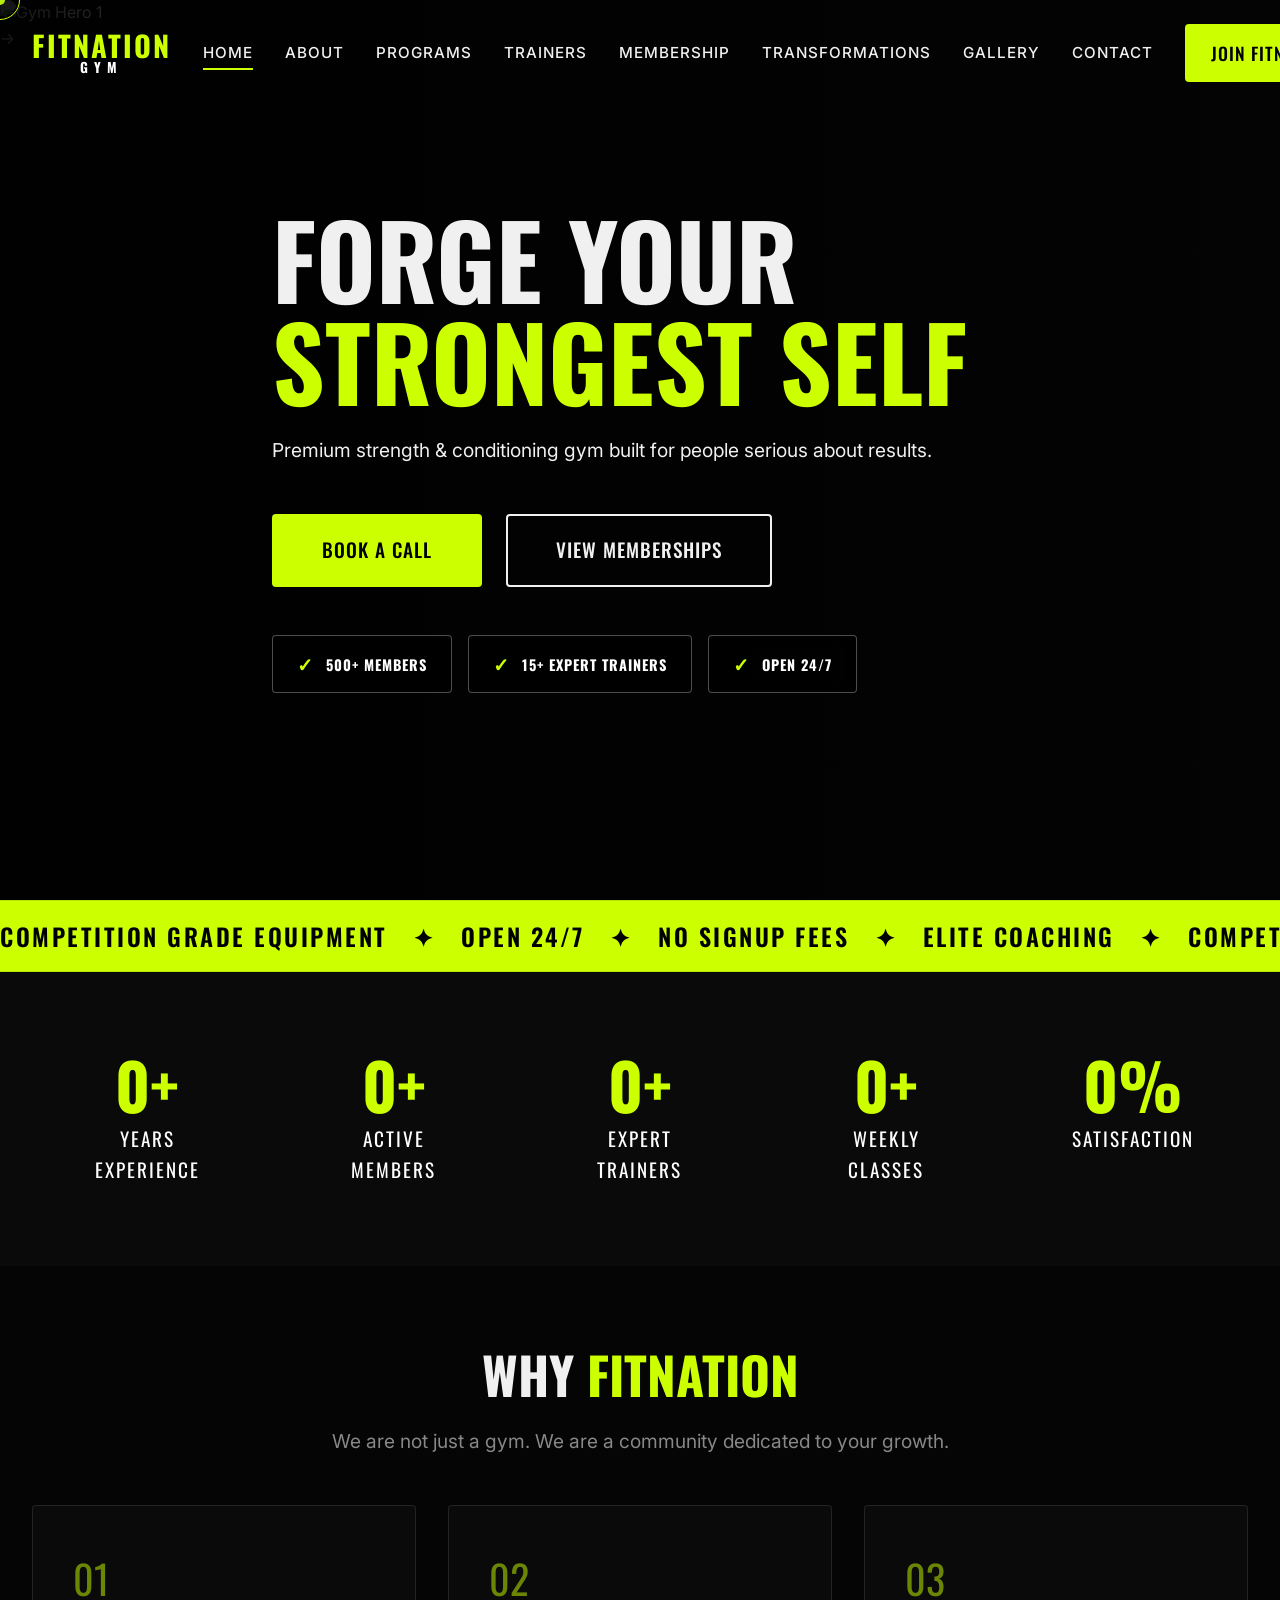
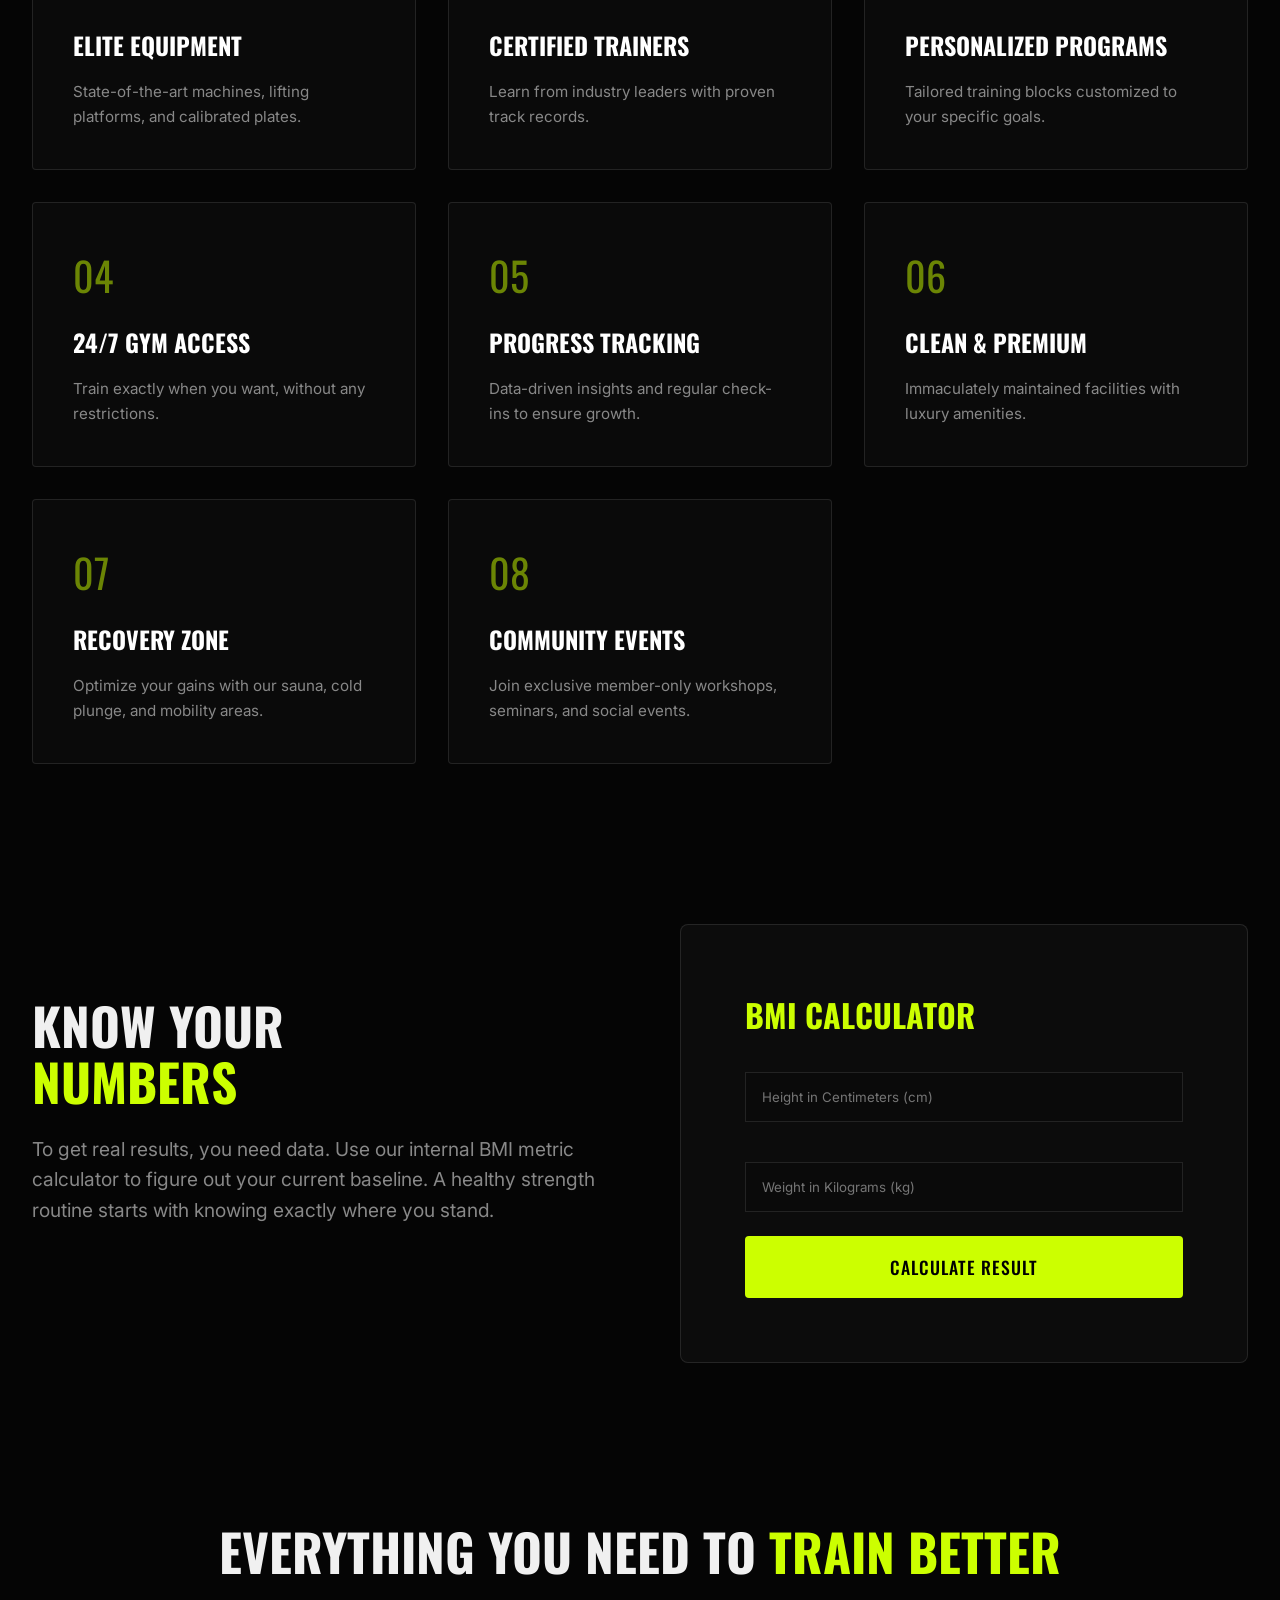
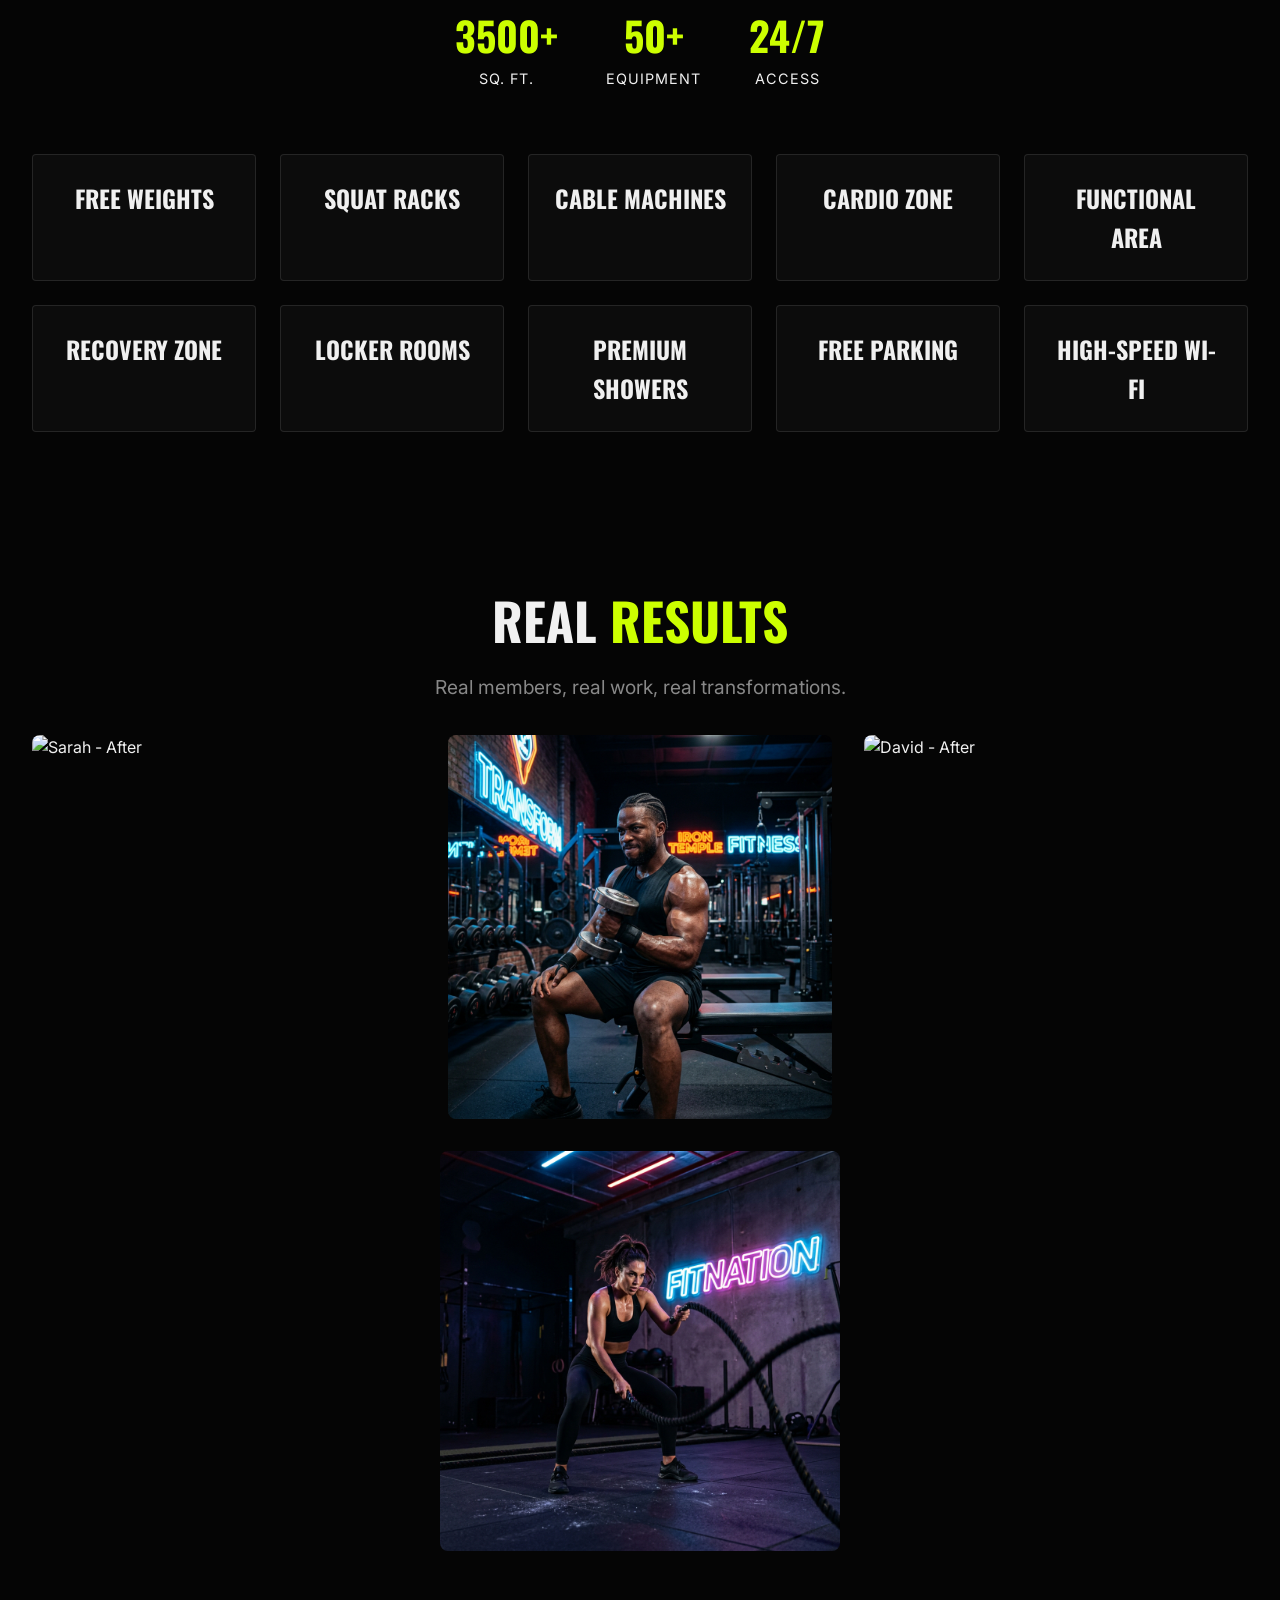
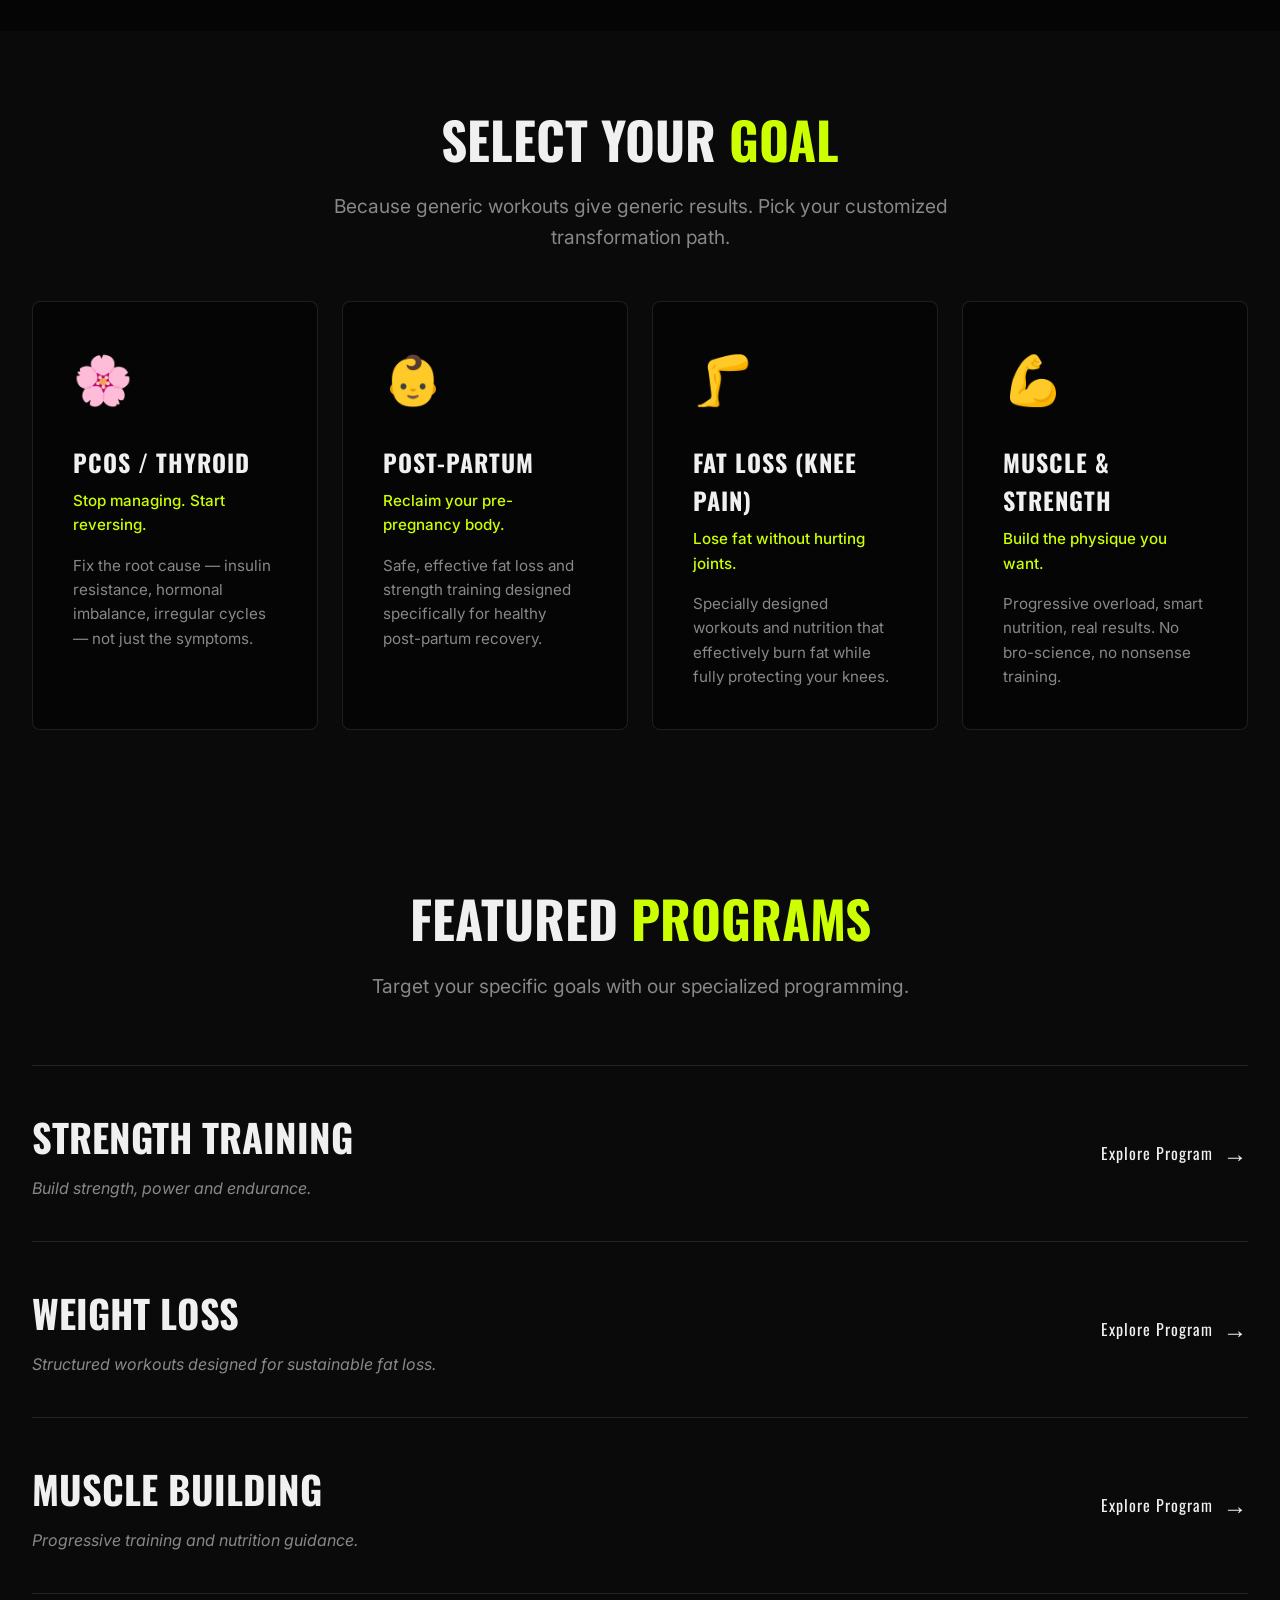
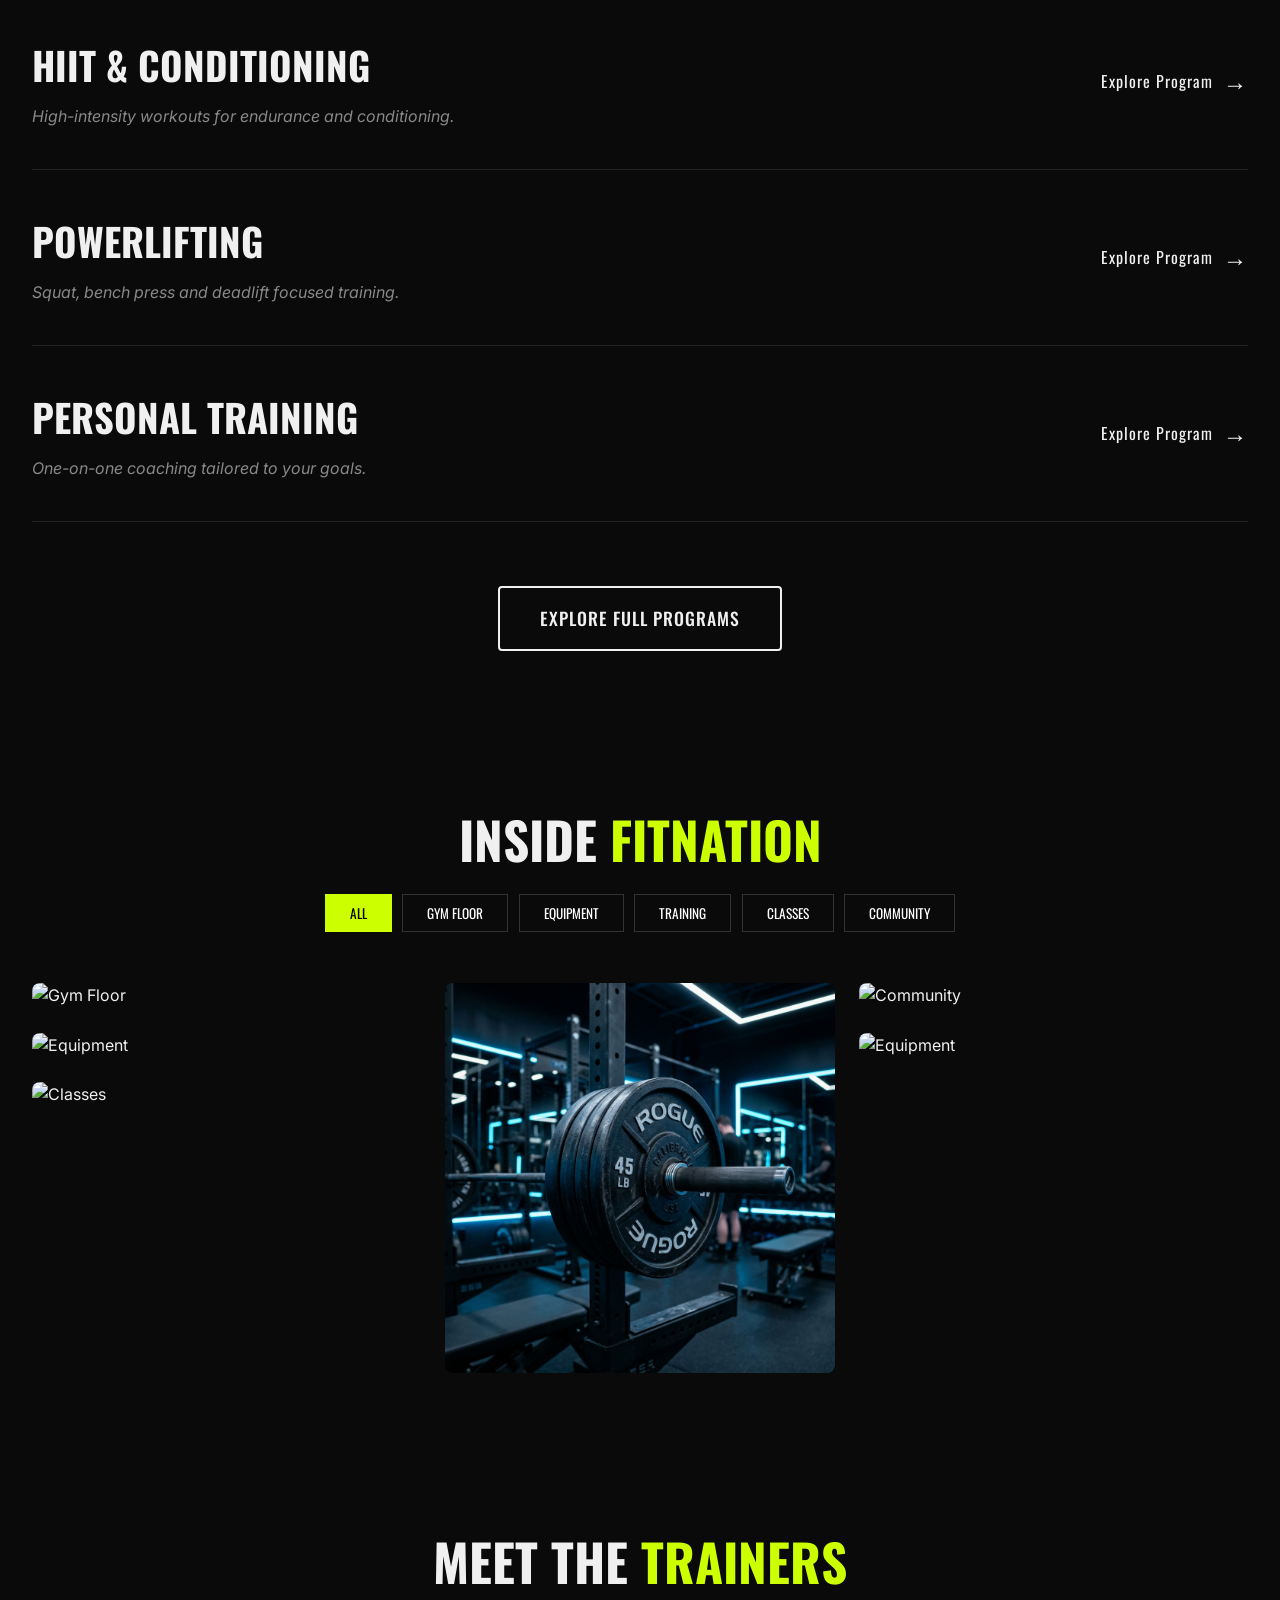
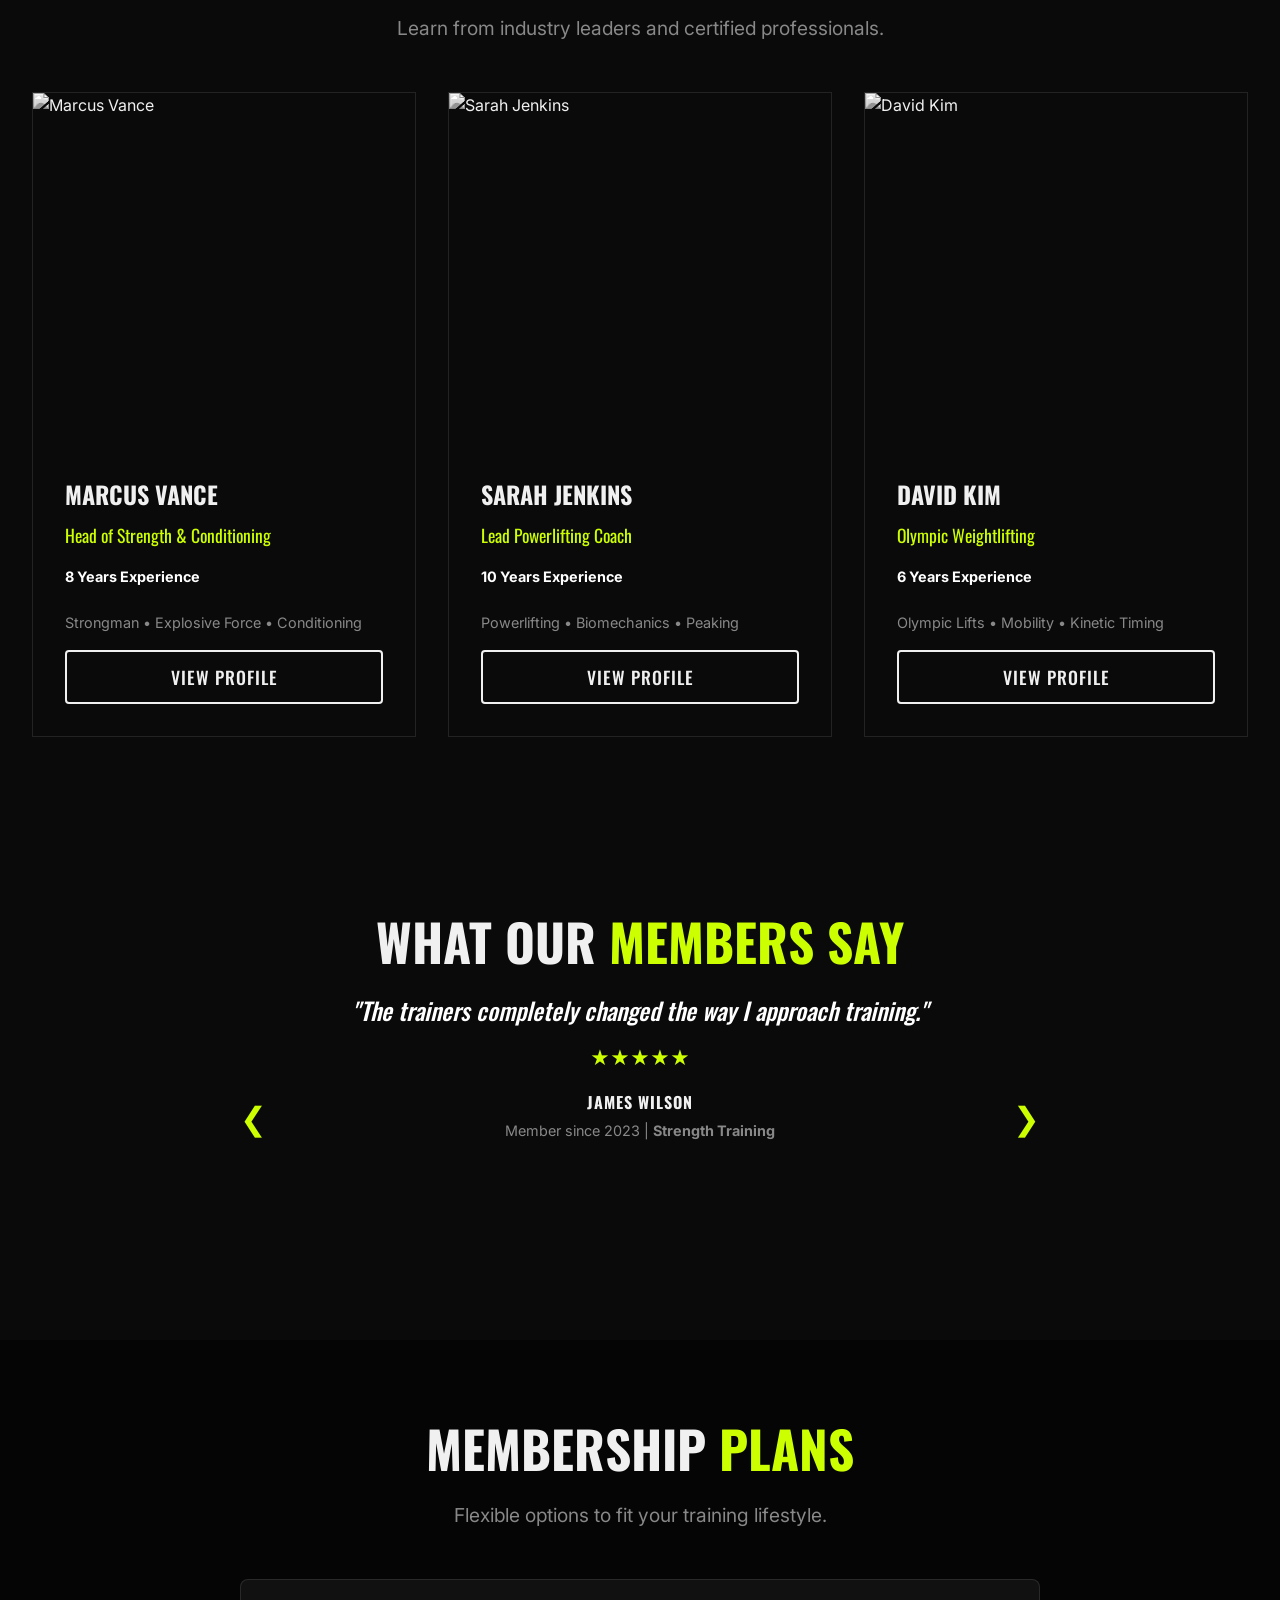
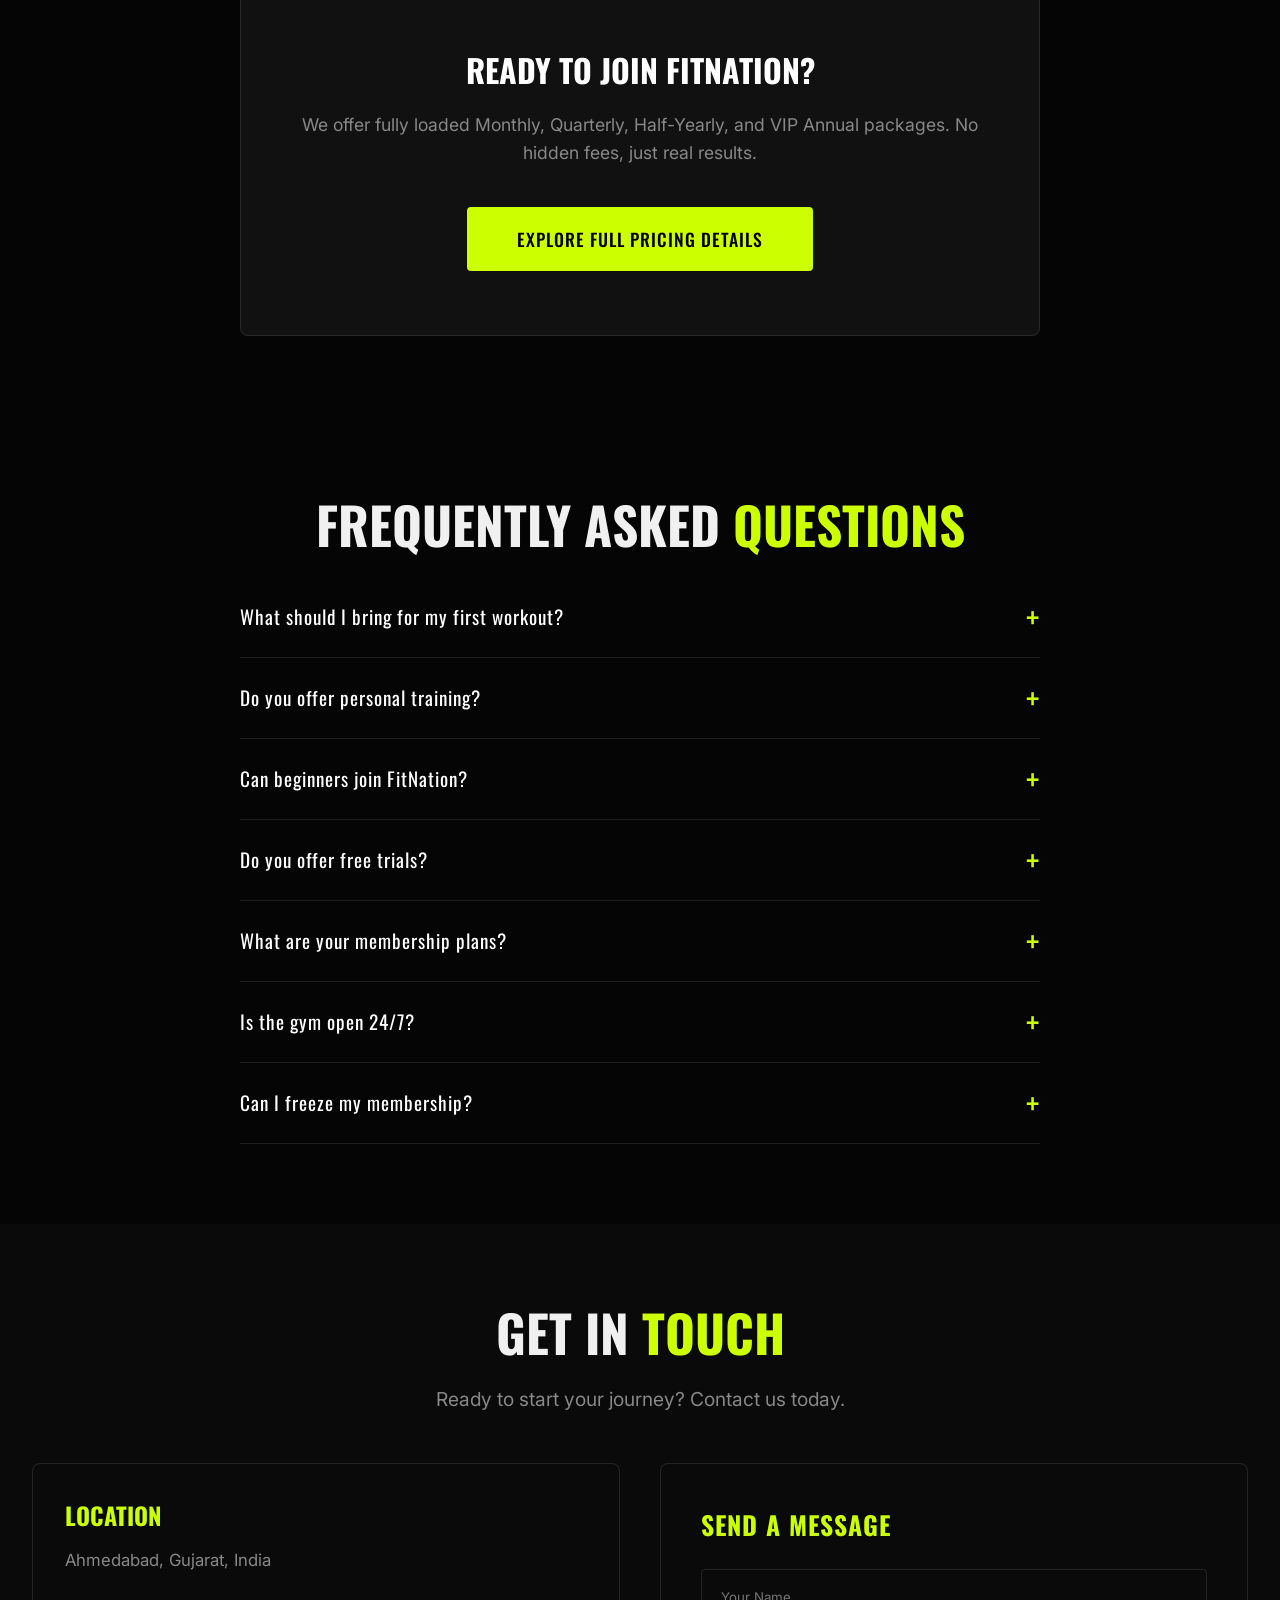
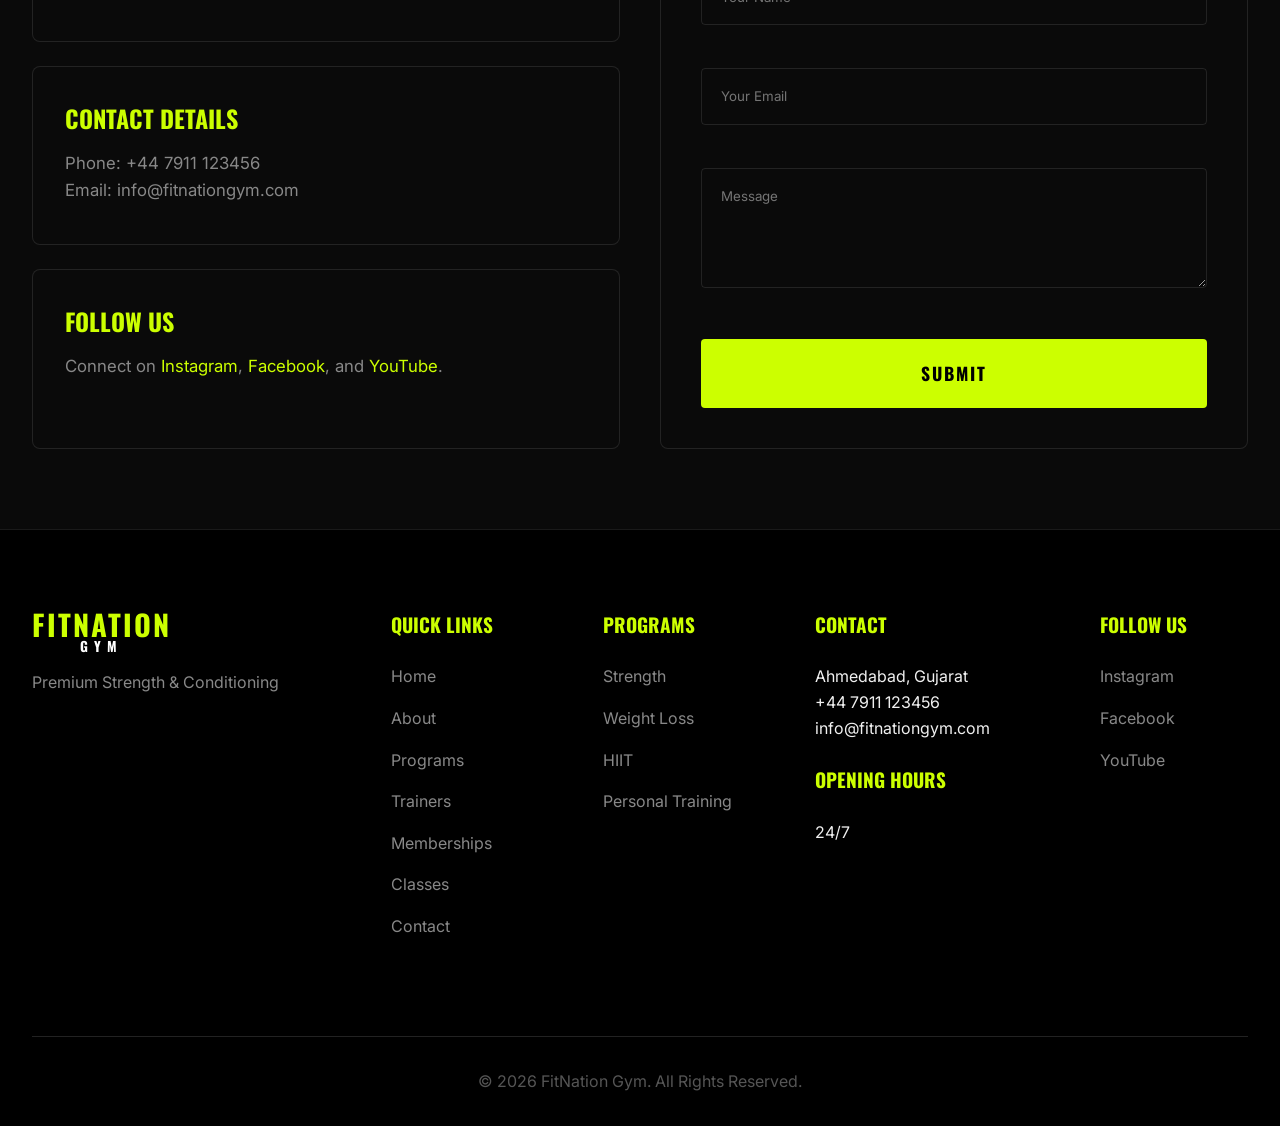
==== commit 140b313e: "responsive issue check" ====
--- a/index.html
+++ b/index.html
@@ -22,40 +22,12 @@
                 style="font-size:1rem; letter-spacing:6px; display:block; text-align:center;">GYM</span></div>
     </div>
 
-    <!-- Navigation -->
-    <header class="navbar">
-        <div class="container nav-container">
-            <a href="index.html" class="logo"><span class="logo-main">FITNATION</span><span
-                    class="logo-gym">GYM</span></a>
-            <div class="burger-menu hover-target">
-                <div class="line1"></div>
-                <div class="line2"></div>
-                <div class="line3"></div>
-            </div>
-            <nav class="nav-links">
-                <a href="index.html" class="nav-link active hover-target">HOME</a>
-                <a href="about.html" class="nav-link hover-target">ABOUT</a>
-                <a href="programs.html" class="nav-link hover-target">PROGRAMS</a>
-                <a href="trainers.html" class="nav-link hover-target">TRAINERS</a>
-                <a href="membership.html" class="nav-link hover-target">MEMBERSHIPS</a>
-                <a href="classes.html" class="nav-link hover-target">CLASSES</a>
-                <a href="transformations.html" class="nav-link hover-target">TRANSFORMATIONS</a>
-                <a href="contact.html" class="nav-link hover-target">CONTACT</a>
-                <a href="#" class="btn btn-primary hover-target mobile-auth book-call-btn" style="display:none;">BOOK A
-                    CALL</a>
-            </nav>
-            <div class="desktop-auth nav-actions">
-                <a href="#" class="btn btn-primary hover-target book-call-btn">BOOK A CALL</a>
-            </div>
-        </div>
-    </header>
+    <gym-header></gym-header>
 
     <main>
         <!-- Mobile Sticky CTA -->
         <div class="mobile-bottom-cta">
-            <a href="tel:+16145554766" class="cta-link">CALL</a>
-            <a href="https://wa.me/16145554766" class="cta-link">WHATSAPP</a>
-            <a href="#" class="cta-link highlight-cta book-call-btn">BOOK A CALL</a>
+            <a href="#" class="cta-link highlight-cta book-call-btn" style="width: 100%;">BOOK A CALL</a>
         </div>
 
         <!-- Hero Slider (Professional Hero & CTA) -->
@@ -852,8 +824,8 @@
                         We offer fully loaded Monthly, Quarterly, Half-Yearly, and VIP Annual packages. No hidden fees,
                         just real results.
                     </p>
-                    <a href="membership.html" class="btn btn-primary btn-large"
-                        style="padding: 1rem 3rem; font-size: 1.1rem;">EXPLORE FULL PRICING DETAILS</a>
+                    <a href="membership.html" class="btn btn-primary btn-large pricing-btn-responsive">EXPLORE FULL
+                        PRICING DETAILS</a>
                 </div>
                 <style>
                     .pricing-cta:hover {
--- a/assets/css/style.css
+++ b/assets/css/style.css
@@ -22,6 +22,8 @@
 html {
     scroll-behavior: smooth;
     font-size: 16px;
+    overflow-x: hidden;
+    width: 100%;
 }
 
 body {
@@ -29,6 +31,8 @@
     color: var(--text-color);
     font-family: var(--font-body);
     overflow-x: hidden;
+    width: 100%;
+    max-width: 100vw;
     line-height: 1.6;
 }
 
@@ -1517,4 +1521,19 @@
 .custom-scroll-area {
     scrollbar-width: thin;
     scrollbar-color: var(--accent-color) #111;
+}
+
+/* Responsive Pricing Button */
+.pricing-btn-responsive {
+    padding: 1rem 3rem;
+    font-size: 1.1rem;
+}
+
+@media (max-width: 768px) {
+    .pricing-btn-responsive {
+        width: 100%;
+        font-size: 0.95rem;
+        padding: 1rem 1.5rem;
+        white-space: normal;
+    }
 }
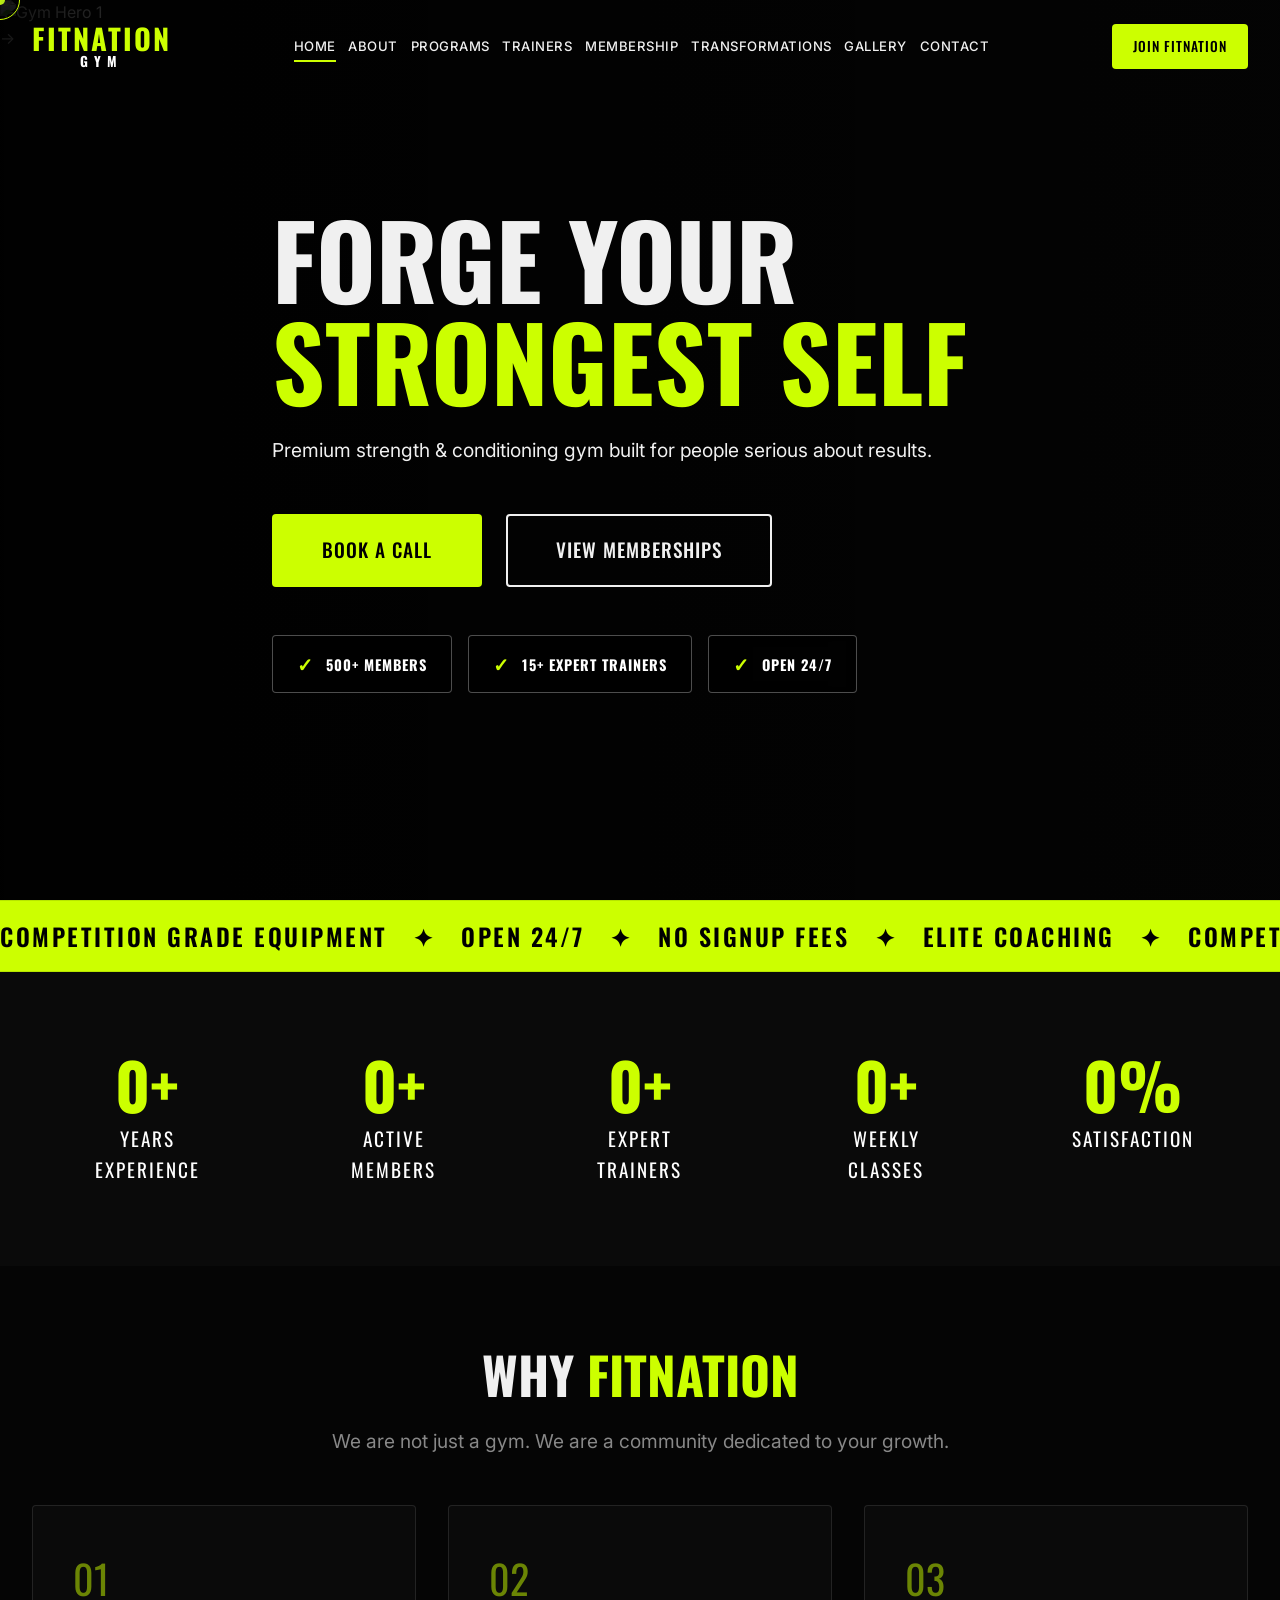
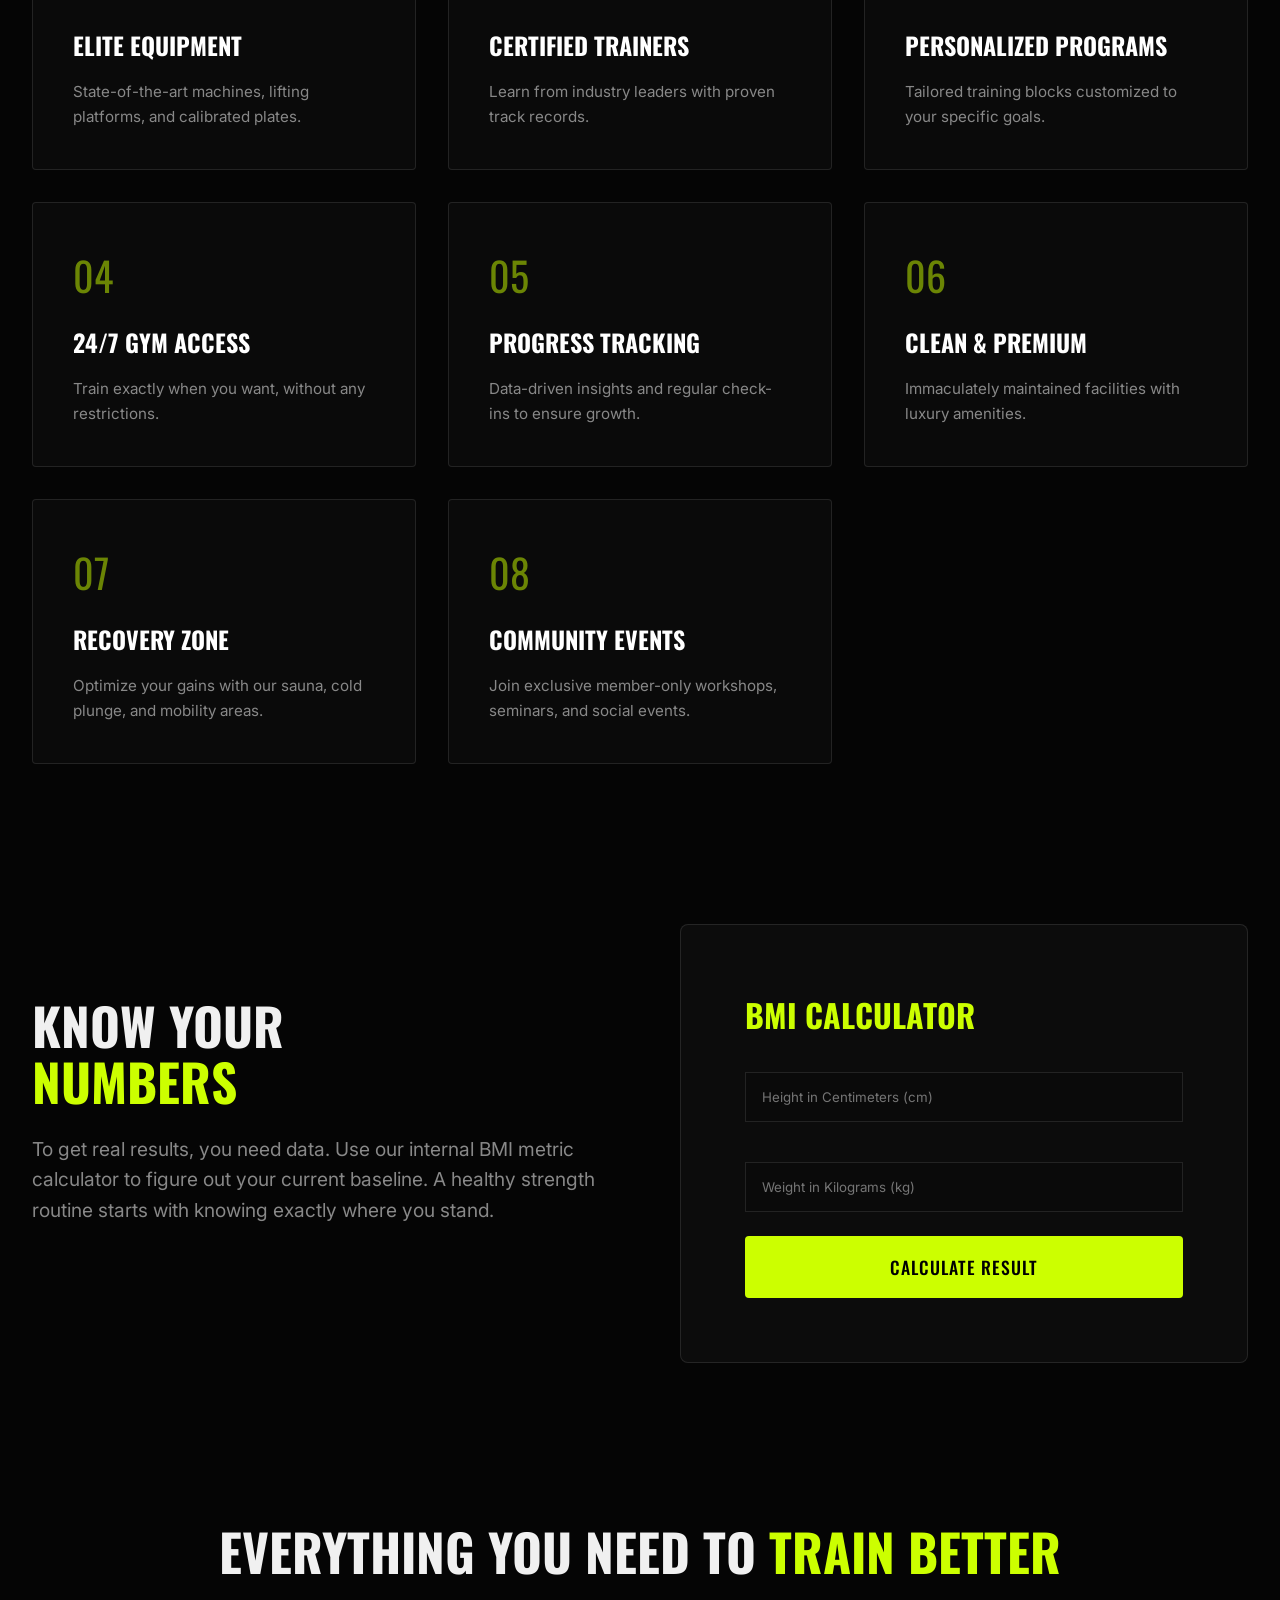
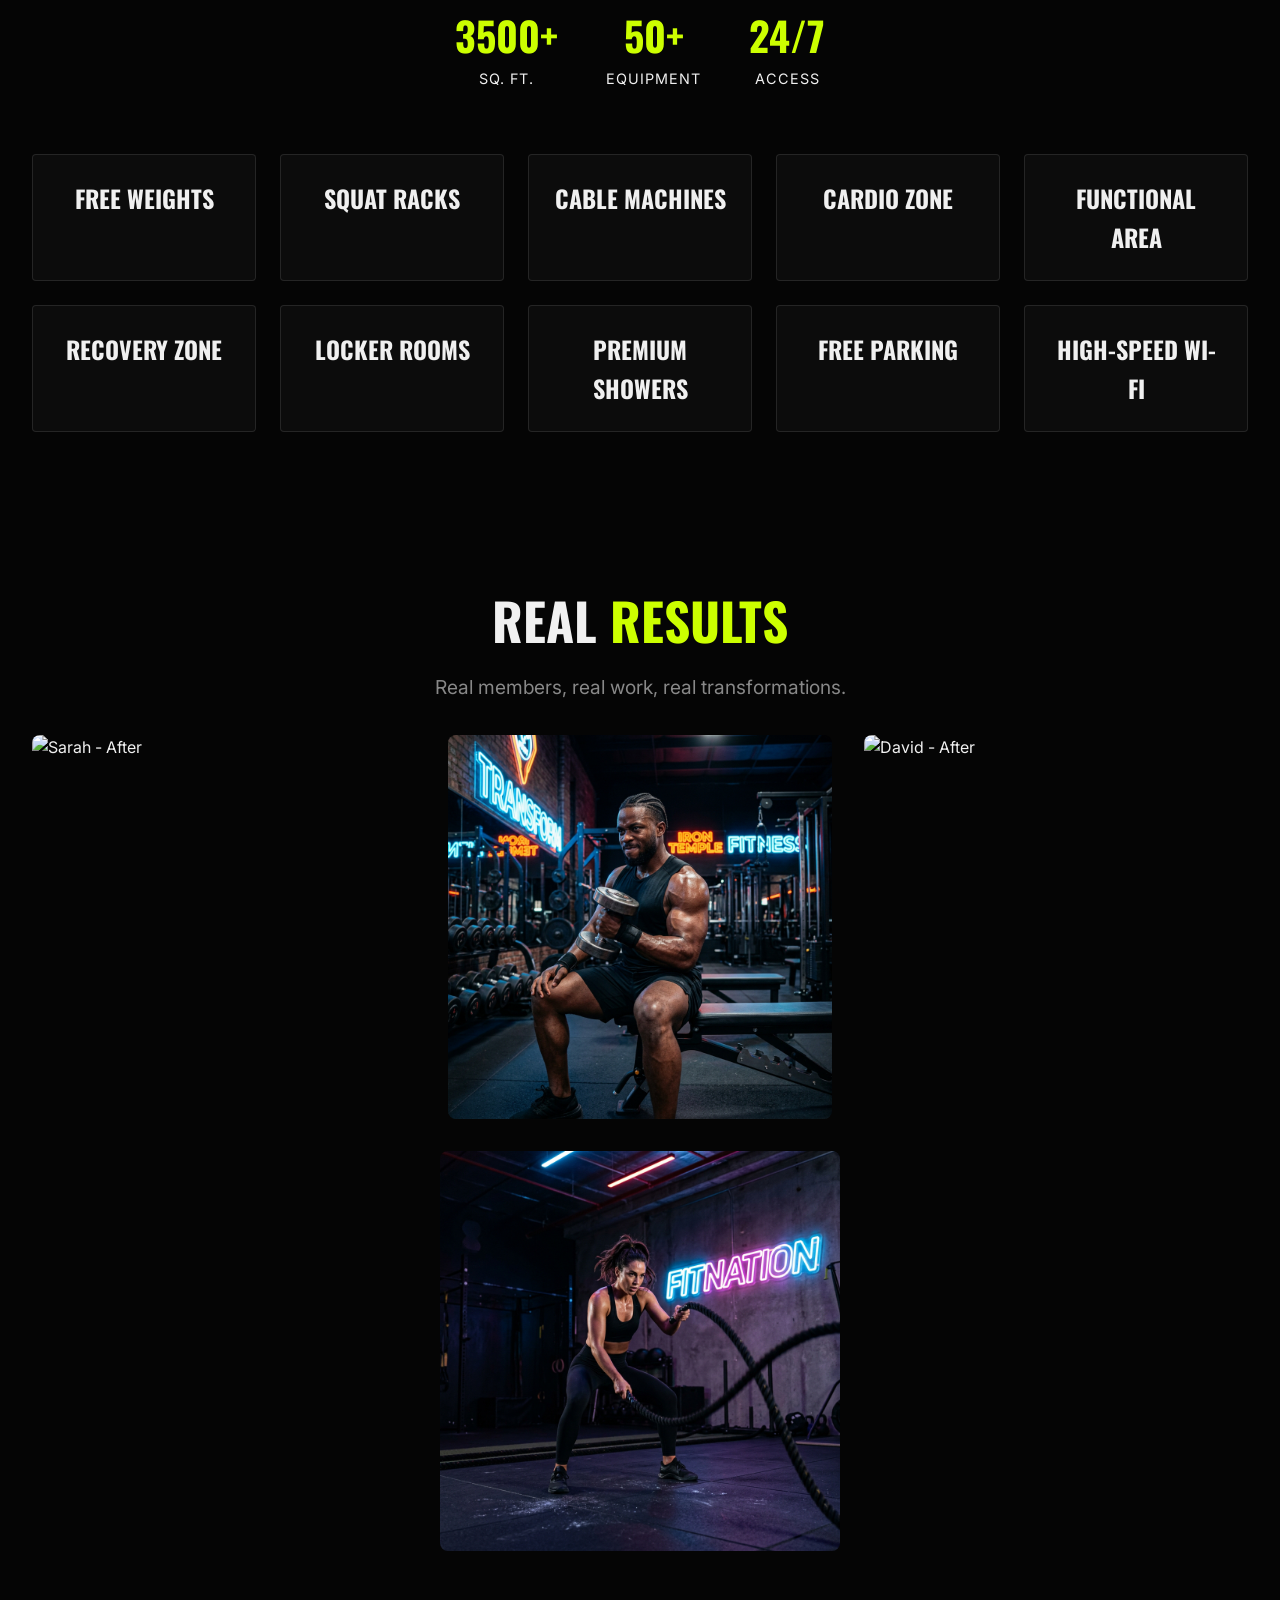
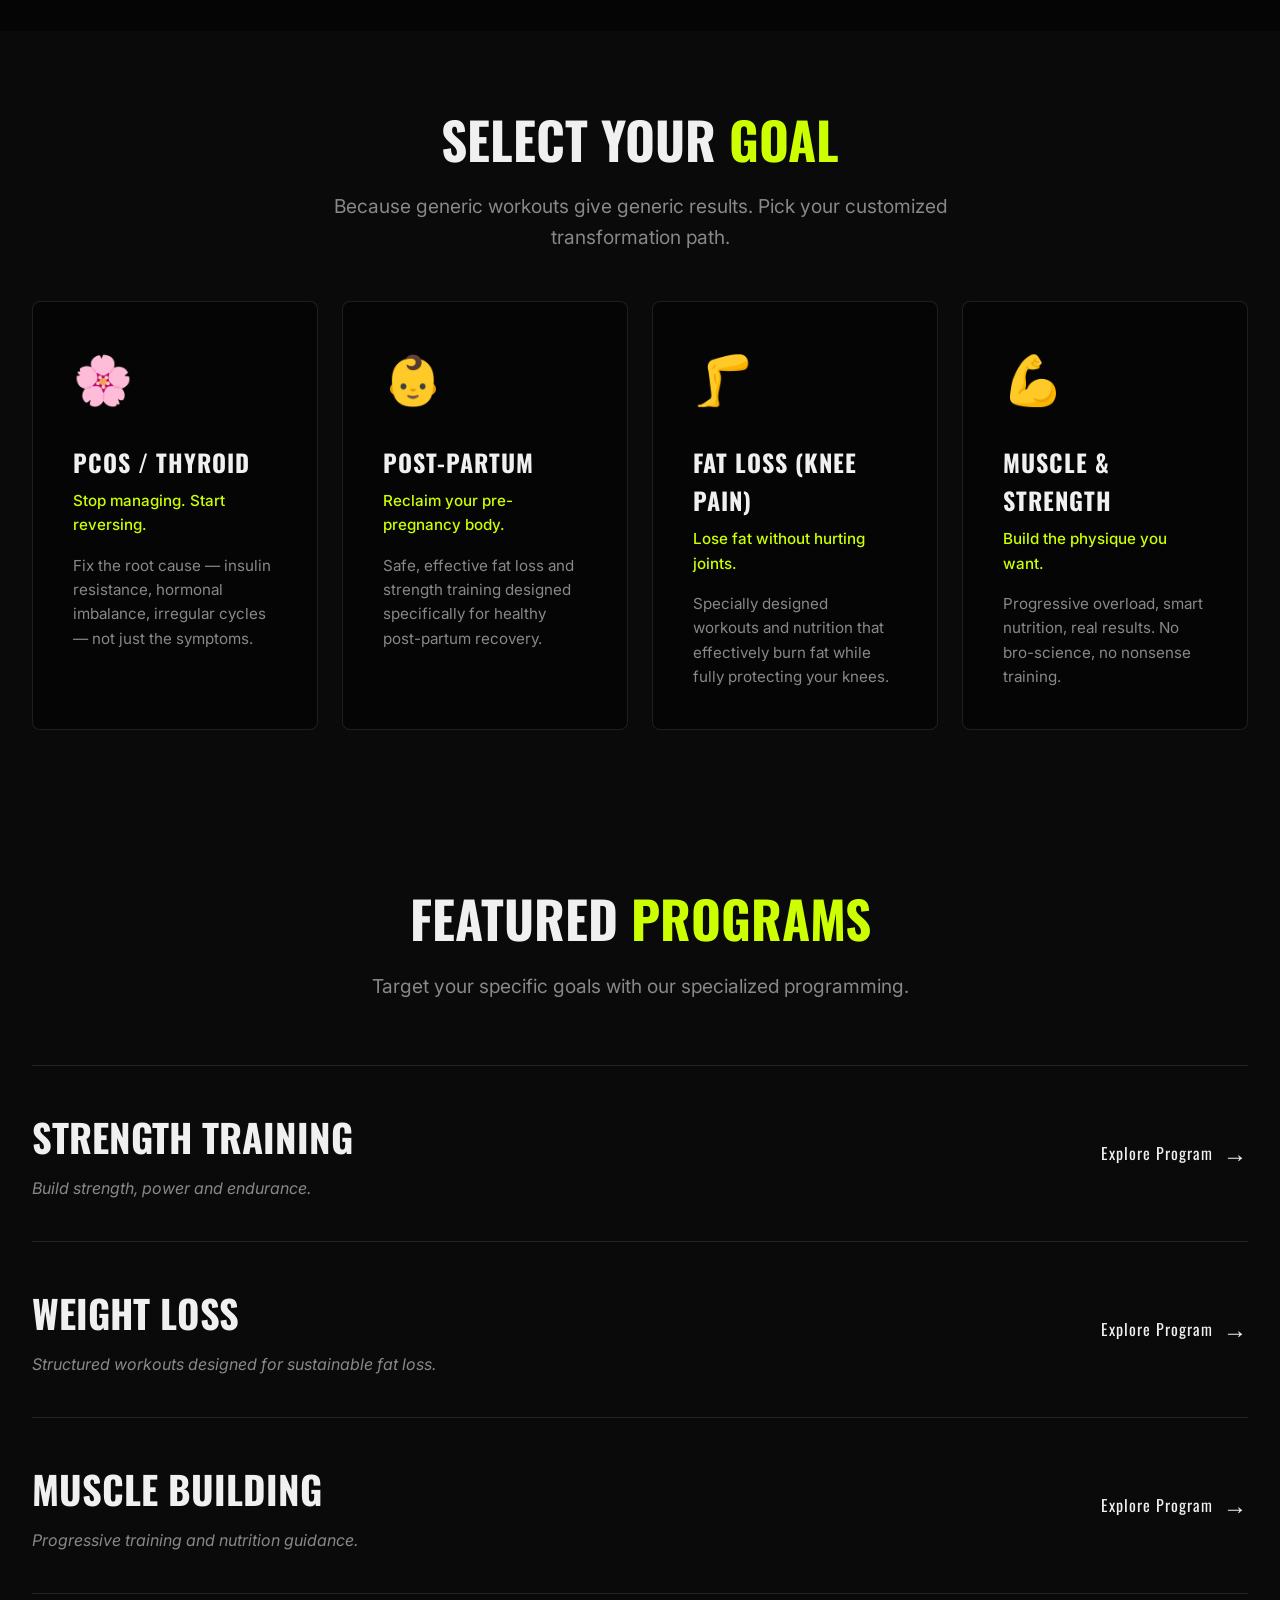
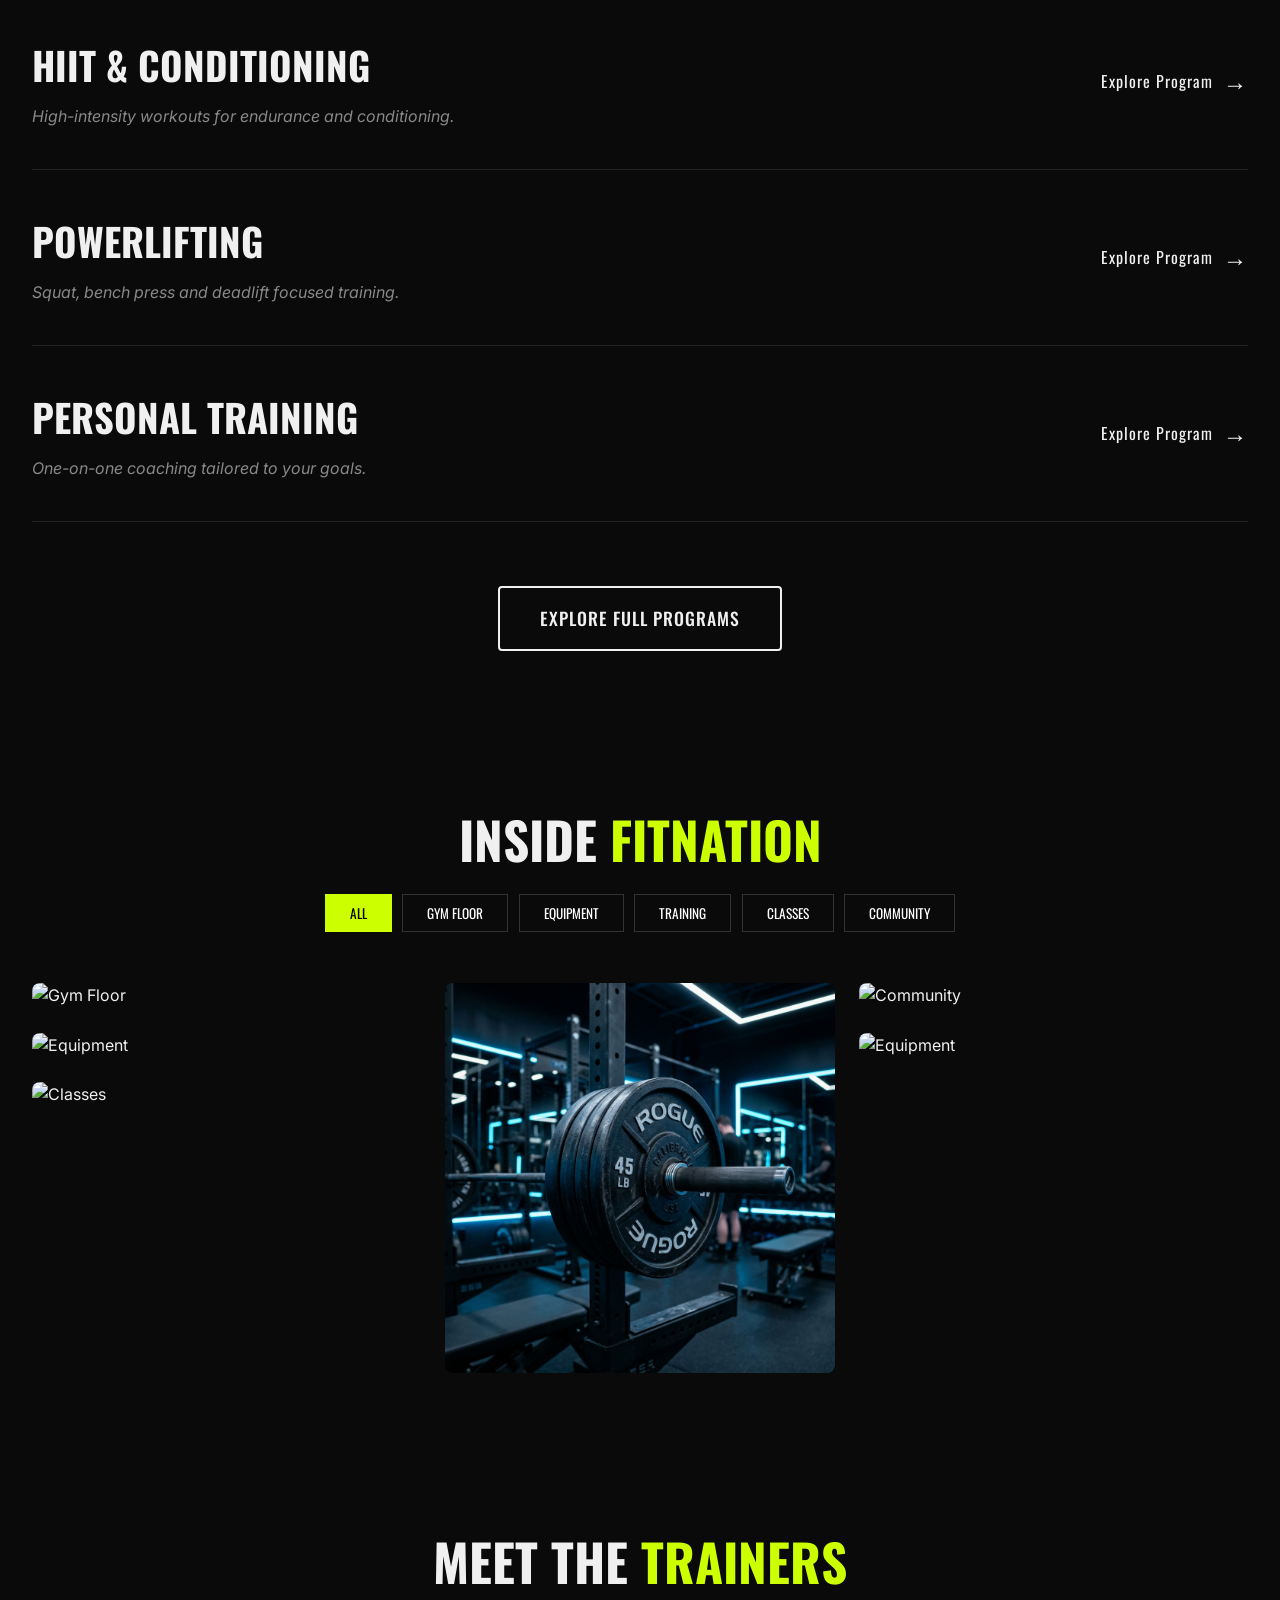
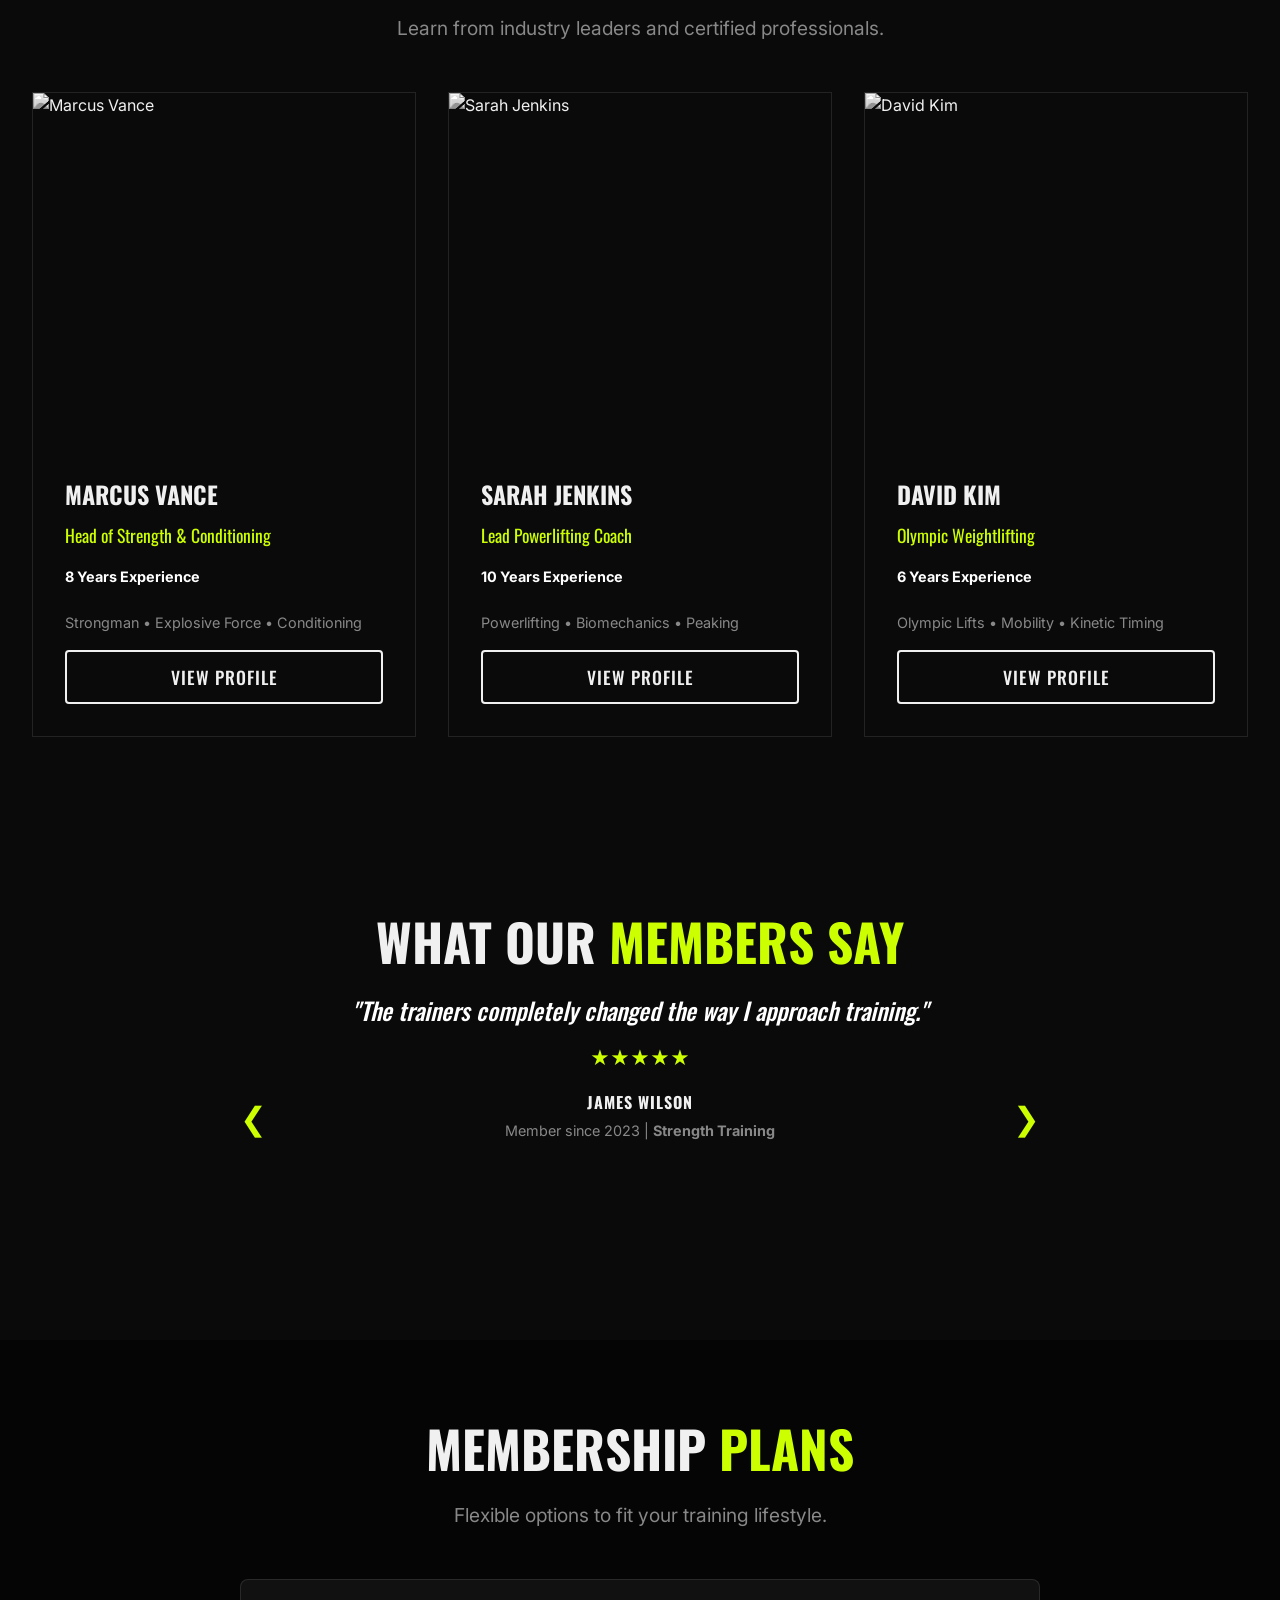
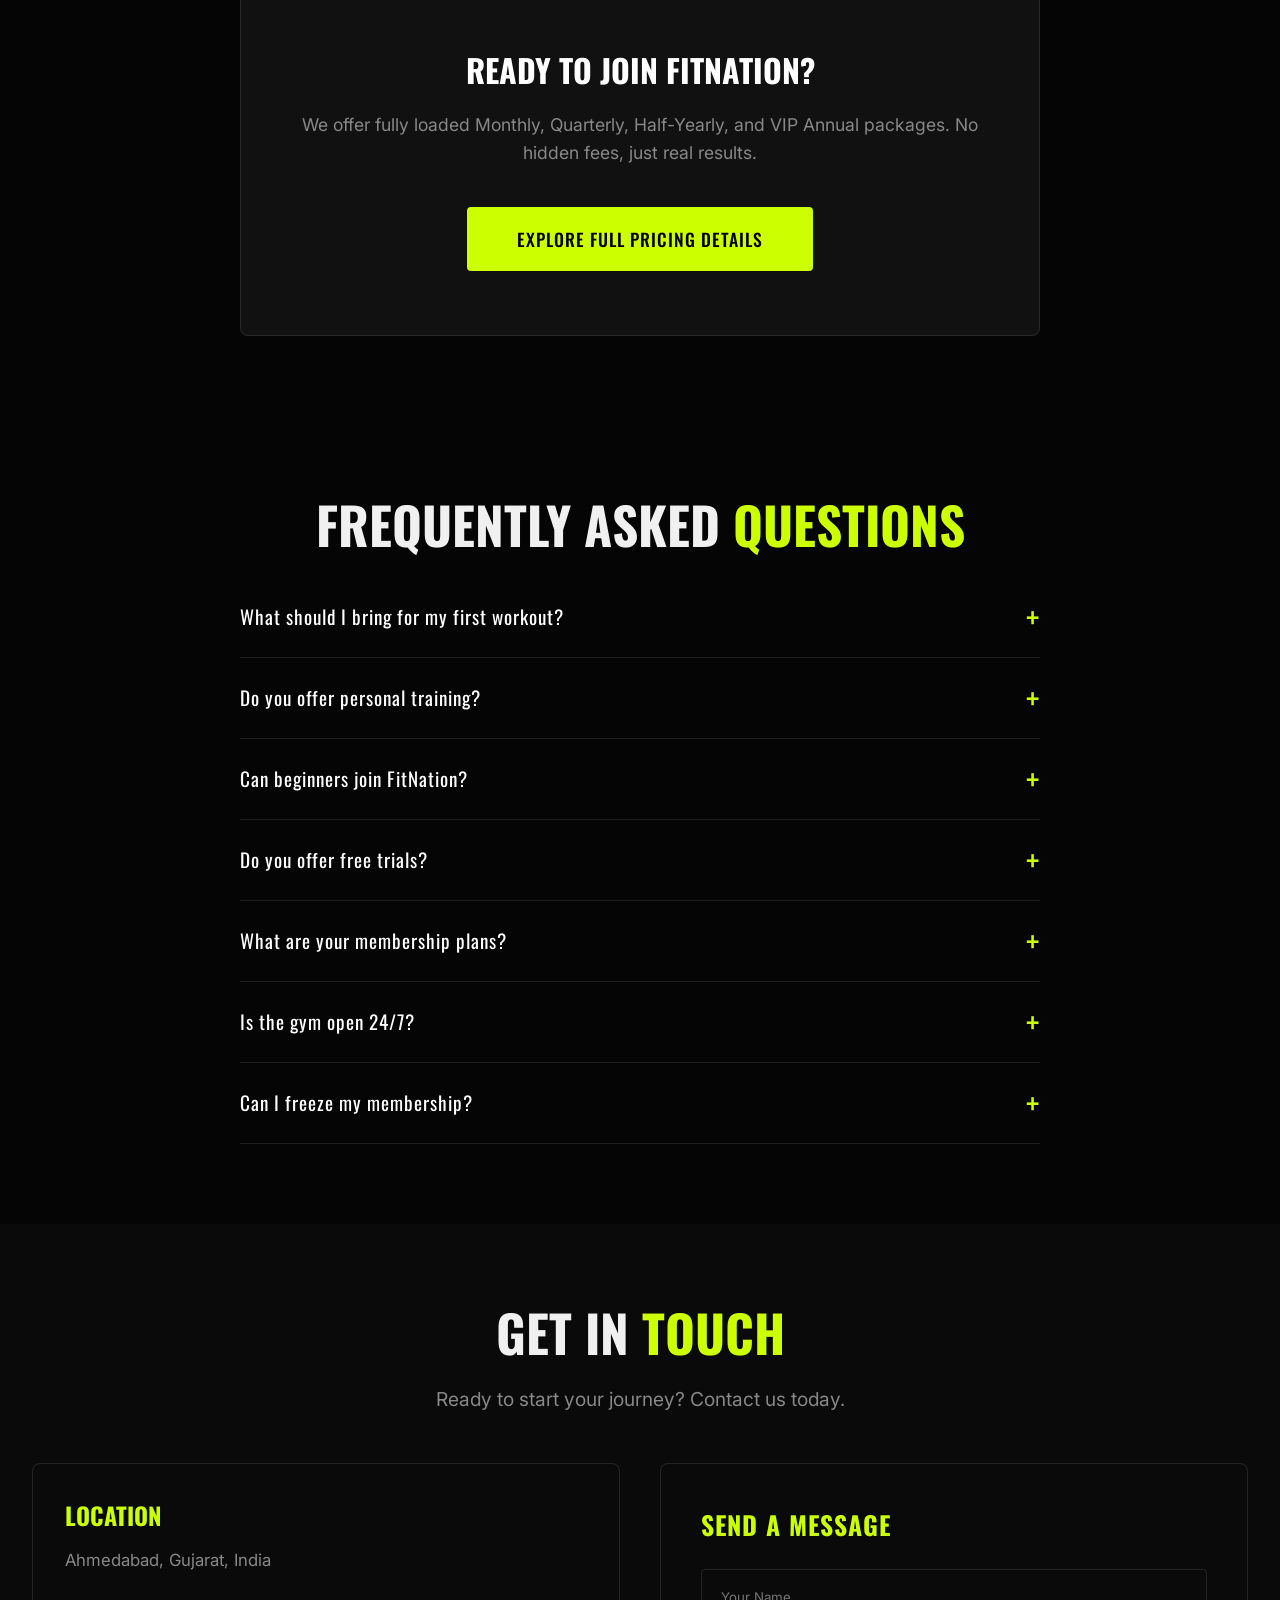
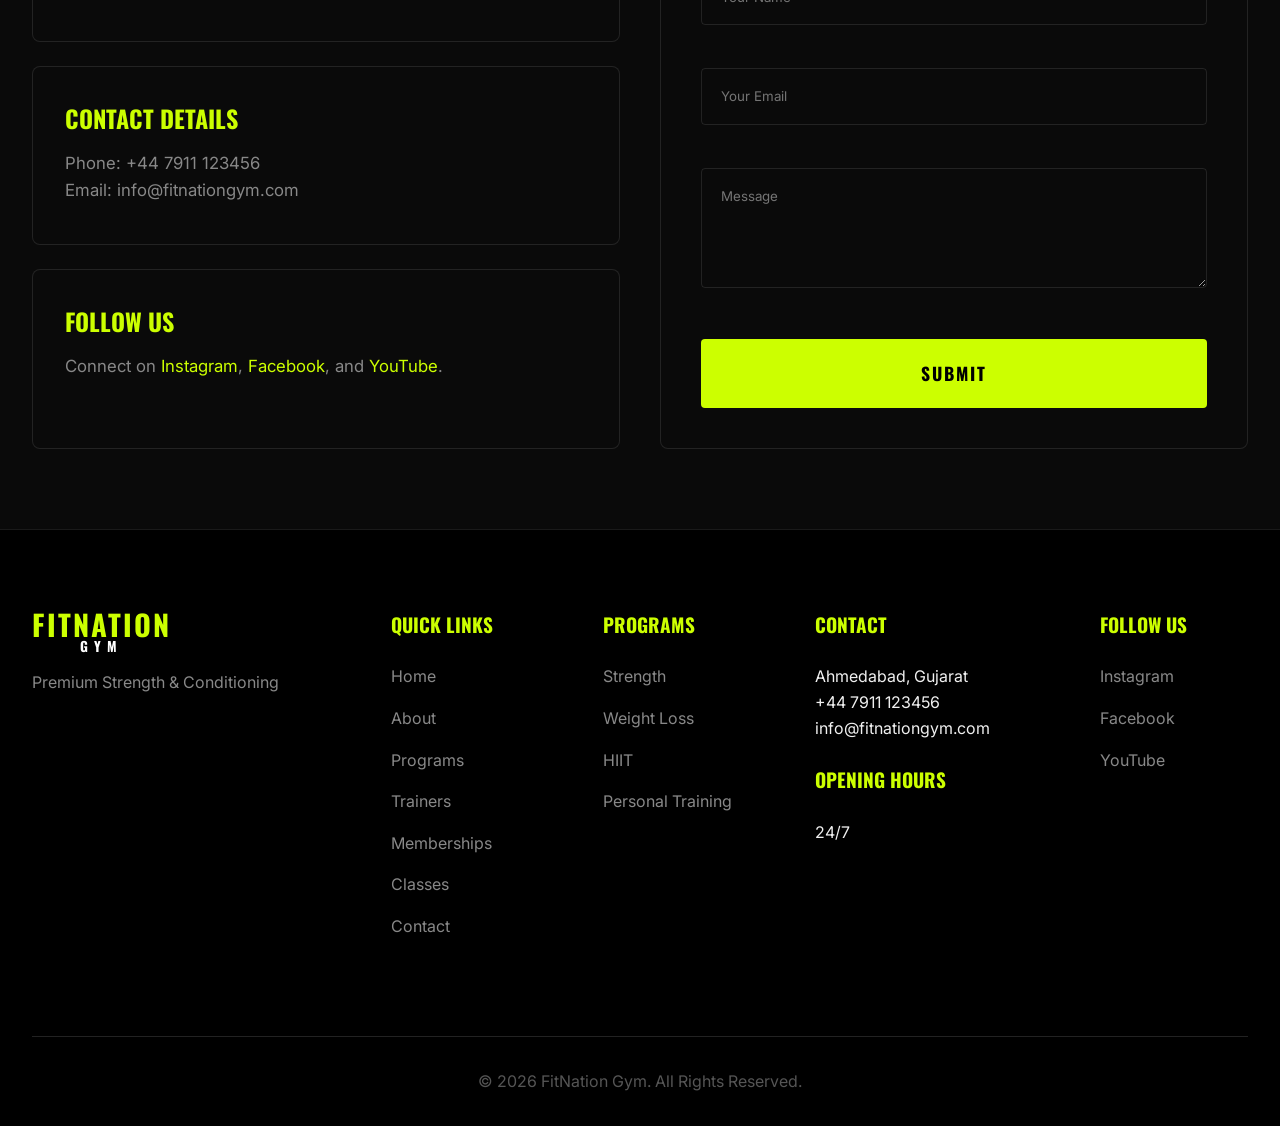
==== commit de867042: "Responsive check" ====
--- a/index.html
+++ b/index.html
@@ -317,8 +317,6 @@
                     <p class="section-desc" style="margin: 0 auto 2rem auto;">Real members, real work, real
                         transformations.</p>
                 </div>
-
-
                 <style>
                     .transform-grid {
                         display: flex;
@@ -470,7 +468,6 @@
                         <p style="color: var(--text-muted); font-size: 0.95rem; line-height: 1.6;">Specially designed
                             workouts and nutrition that effectively burn fat while fully protecting your knees.</p>
                     </a>
-
                     <a href="contact.html" class="goal-card reveal-up delay-2 hover-target"
                         style="display:block; padding: 2.5rem; background: var(--bg-color); border: 1px solid var(--border-color); border-radius: 8px; text-decoration: none; transition: all 0.3s;">
                         <div style="font-size: 3rem; margin-bottom: 1.5rem;">💪</div>
@@ -792,7 +789,6 @@
                                 <strong>Powerlifting</strong>
                             </p>
                         </div>
-
                     </div>
 
                     <!-- Carousel Controls -->
@@ -1005,7 +1001,6 @@
                 </div>
             </div>
         </section>
-
     </main>
 
     <gym-footer></gym-footer>
@@ -1026,7 +1021,6 @@
                     <h4 id="modalRole"
                         style="color: #fff; margin-bottom: 2rem; font-size: 1.1rem; font-weight: 500; font-family: var(--font-heading); letter-spacing: 1px; text-transform: uppercase;">
                         Role</h4>
-
                     <div
                         style="display: grid; grid-template-columns: repeat(auto-fit, minmax(200px, 1fr)); gap: 1.5rem; margin-bottom: 2rem; font-size: 0.95rem; color: #ccc;">
                         <div><strong style="color: #fff; display:block; margin-bottom: 0.3rem;">Experience:</strong>
--- a/assets/css/style.css
+++ b/assets/css/style.css
@@ -513,6 +513,28 @@
     border-radius: 4px;
 }
 
+.stat-box {
+    display: flex;
+    gap: 2.5rem;
+    margin-top: 2rem;
+    flex-wrap: wrap;
+}
+
+.stat h4 {
+    font-size: 2.5rem;
+    color: var(--accent-color);
+    font-family: var(--font-heading);
+    line-height: 1;
+    margin-bottom: 0.2rem;
+}
+
+.stat p {
+    color: var(--text-muted);
+    font-size: 0.9rem;
+    text-transform: uppercase;
+    letter-spacing: 1px;
+}
+
 .facilities-grid {
     display: grid;
     grid-template-columns: repeat(auto-fit, minmax(280px, 1fr));
@@ -1113,6 +1135,14 @@
     margin-bottom: 5rem;
 }
 
+.footer-brand p,
+.footer-contact p,
+.footer-links a,
+.footer-social a {
+    word-break: break-word;
+    overflow-wrap: break-word;
+}
+
 .footer-brand p {
     margin-top: 1.5rem;
     color: var(--text-muted);
@@ -1182,24 +1212,94 @@
     background-color: var(--accent-color);
 }
 
-/* Responsive adjustments */
+/* ======================================================== */
+/* Responsive Design System (Mobile & Tablet Optimization)  */
+/* ======================================================== */
+
+/* Touch & Cursor Device Optimization */
+@media (hover: none) or (pointer: coarse),
+(max-width: 1024px) {
+    * {
+        cursor: auto !important;
+    }
+
+    .cursor,
+    .cursor-follower {
+        display: none !important;
+    }
+
+    input,
+    textarea,
+    select,
+    button,
+    .btn,
+    a,
+    .hover-target {
+        cursor: pointer !important;
+    }
+}
+
+/* Base Responsive Breakpoint Overrides */
+@media (min-width: 1201px) and (max-width: 1380px) {
+    .nav-container {
+        gap: 1rem;
+    }
+
+    .nav-links {
+        gap: 0.8rem;
+    }
+
+    .nav-link {
+        font-size: 0.82rem;
+        letter-spacing: 0.5px;
+    }
+
+    .desktop-auth .nav-cta {
+        padding: 0.6rem 1.2rem !important;
+        font-size: 0.85rem !important;
+    }
+}
+
 @media (max-width: 1200px) {
     .hero-title {
         font-size: clamp(3rem, 6vw, 6rem);
     }
 
     .section-title {
-        font-size: clamp(2.5rem, 5vw, 4.5rem);
+        font-size: clamp(2.3rem, 4.5vw, 3.8rem);
     }
 
     .huge-title {
         font-size: clamp(3rem, 6vw, 8rem);
     }
-}
-
-@media (max-width: 1024px) {
+
+    body {
+        padding-bottom: 60px;
+        /* Offset for sticky bottom mobile CTA */
+    }
+
+    .container {
+        padding: 0 1.5rem;
+    }
+
+    .section {
+        padding: 4.5rem 0;
+    }
+
+    .navbar {
+        position: fixed;
+        top: 0;
+        left: 0;
+        width: 100%;
+        z-index: 10001;
+        background: rgba(5, 5, 5, 0.95);
+        backdrop-filter: blur(10px);
+        border-bottom: 1px solid rgba(255, 255, 255, 0.08);
+    }
+
     .burger-menu {
         display: flex;
+        z-index: 10002;
     }
 
     .desktop-auth {
@@ -1209,31 +1309,45 @@
     .mobile-auth {
         display: flex !important;
         flex-direction: column;
-        gap: 1.5rem;
+        gap: 1rem;
         align-items: center;
         width: 100%;
-        border-top: 1px solid var(--border-color);
-        padding-top: 2rem;
+        max-width: 280px;
+        margin-top: 0.8rem;
+        border-top: 1px solid rgba(255, 255, 255, 0.12);
+        padding-top: 1.2rem;
+    }
+
+    .mobile-auth .btn {
+        width: 100%;
+        padding: 0.85rem 1.5rem;
+        font-size: 0.95rem;
+        font-weight: bold;
+        text-align: center;
     }
 
     .nav-links {
         position: fixed;
         top: 0;
-        right: 0;
+        left: 0;
         transform: translateX(100%);
         width: 100%;
         height: 100vh;
-        background: rgba(5, 5, 5, 0.98);
-        backdrop-filter: blur(10px);
+        height: 100dvh;
+        background: #080808 !important;
+        /* 100% Solid dark background - zero page bleed-through! */
         display: flex;
         flex-direction: column;
         align-items: center;
-        justify-content: center;
-        gap: 2.5rem;
-        transition: transform 0.4s ease-in-out;
-        z-index: 999;
+        justify-content: flex-start;
+        gap: 1.1rem;
+        transition: transform 0.4s cubic-bezier(0.16, 1, 0.3, 1);
+        z-index: 10000;
         margin: 0;
-        padding: 0;
+        padding: 5.5rem 1.5rem 120px 1.5rem;
+        /* Clearance for bottom mobile sticky CTA bar */
+        overflow-y: auto;
+        -webkit-overflow-scrolling: touch;
     }
 
     .nav-links.nav-active {
@@ -1241,7 +1355,27 @@
     }
 
     .nav-link {
-        font-size: 1.8rem;
+        font-size: 1.25rem !important;
+        font-family: var(--font-heading);
+        letter-spacing: 2px;
+        text-transform: uppercase;
+        color: var(--text-color);
+        transition: all 0.3s ease;
+        padding: 0.3rem 0;
+    }
+
+    .nav-link.active {
+        color: var(--accent-color) !important;
+        font-weight: bold;
+        border-bottom: 2px solid var(--accent-color);
+    }
+
+    .page-header {
+        padding: 8.5rem 0 3.5rem;
+    }
+
+    .page-title {
+        font-size: 3rem;
     }
 
     .about-grid,
@@ -1250,8 +1384,39 @@
         grid-template-columns: 1fr;
     }
 
+    .stats-grid {
+        grid-template-columns: repeat(3, 1fr) !important;
+        gap: 1.5rem !important;
+    }
+
+    .why-grid,
+    .category-grid {
+        grid-template-columns: repeat(2, 1fr) !important;
+        gap: 1.5rem !important;
+    }
+
+    .facilities-grid {
+        grid-template-columns: repeat(3, 1fr) !important;
+        gap: 1.25rem !important;
+    }
+
     .gallery-grid {
         grid-template-columns: repeat(2, 1fr);
+    }
+
+    .gym-gallery-grid {
+        column-count: 2 !important;
+        column-gap: 1.25rem !important;
+    }
+
+    .team-grid {
+        grid-template-columns: repeat(2, 1fr) !important;
+        gap: 1.8rem !important;
+    }
+
+    .pricing-grid {
+        grid-template-columns: repeat(2, 1fr) !important;
+        gap: 1.8rem !important;
     }
 
     .price-card.featured {
@@ -1259,41 +1424,68 @@
         padding: 3rem 2rem;
     }
 
-    .transformation-grid {
-        grid-template-columns: 1fr;
+    .transformation-grid,
+    .transform-grid {
+        grid-template-columns: repeat(2, 1fr) !important;
+        gap: 1.8rem !important;
+    }
+
+    .footer-grid {
+        grid-template-columns: 1fr !important;
+        gap: 1.2rem !important;
+        width: 100% !important;
+        margin-bottom: 1rem;
+    }
+
+    .footer-brand,
+    .footer-links,
+    .footer-contact,
+    .footer-social {
+        width: 100% !important;
+        border-bottom: 1px solid rgba(255, 255, 255, 0.08);
+        padding-bottom: 1.8rem;
+    }
+
+    .footer-social {
+        border-bottom: none;
+        padding-bottom: 0;
+    }
+
+    .footer h4 {
+        font-size: 1.25rem !important;
+        letter-spacing: 1.5px;
+        margin-bottom: 1rem !important;
+    }
+
+    .calculator-box {
+        padding: 2.5rem;
+    }
+}
+
+@media (max-width: 992px) {
+    .hero-content {
+        padding-top: 4rem !important;
+    }
+
+    .trust-indicators {
+        display: flex !important;
+        flex-wrap: wrap !important;
+        gap: 0.8rem !important;
+        margin-top: 2rem !important;
+    }
+}
+
+@media (max-width: 768px) {
+    .container {
+        padding: 0 1.25rem;
     }
 
     .section {
-        padding: 5rem 0;
-    }
-
-    .footer-grid {
-        gap: 3rem;
-    }
-}
-
-@media (max-width: 992px) {
-    .footer-grid {
-        grid-template-columns: 1fr 1fr;
-    }
-
-    .hero-content {
-        padding-top: 10rem;
-    }
-
-    .price-grid {
-        grid-template-columns: 1fr;
-    }
-}
-
-@media (max-width: 768px) {
-    body {
-        cursor: auto;
-    }
-
-    .cursor,
-    .cursor-follower {
-        display: none !important;
+        padding: 3.5rem 0;
+    }
+
+    .about-grid {
+        gap: 1rem;
     }
 
     .class-image-preview {
@@ -1301,73 +1493,219 @@
     }
 
     .hero-title {
-        font-size: 3.5rem;
-    }
-
-    .slider-controls {
-        bottom: 2%;
-    }
-
-    .footer-grid,
-    .gallery-grid {
-        grid-template-columns: 1fr;
-    }
-
-    .gallery-item-full {
-        grid-column: span 1;
-    }
-
-    .class-item {
-        flex-direction: column;
-        align-items: flex-start;
-        gap: 1rem;
-        padding: 1.5rem 0;
-    }
-
-    .class-arrow {
-        display: none;
-    }
-
-    .page-title {
-        font-size: 3rem;
-    }
-
-    .section-title {
-        font-size: 2.5rem;
+        font-size: clamp(2.2rem, 7vw, 3.5rem) !important;
+        line-height: 1.1;
+    }
+
+    .hero-subtitle {
+        font-size: 1.05rem;
+        margin-bottom: 2rem;
     }
 
     .hero-actions {
         display: flex;
         flex-direction: column;
         width: 100%;
-        gap: 1rem;
+        gap: 0.8rem;
     }
 
     .hero-actions .btn {
         width: 100%;
         text-align: center;
+        padding: 1rem 1.5rem;
+    }
+
+    .trust-indicators {
+        display: flex !important;
+        flex-direction: column !important;
+        align-items: stretch !important;
+        margin-top: 1.8rem !important;
+        gap: 0.6rem !important;
+    }
+
+    .trust-indicators>div {
+        width: 100%;
+        text-align: center;
+        padding: 0.7rem 1rem !important;
+        font-size: 0.85rem !important;
+    }
+
+    .slider-controls {
+        bottom: 2%;
+    }
+
+    .page-header {
+        padding: 7rem 0 2.5rem;
+    }
+
+    .page-title {
+        font-size: 2.2rem;
+    }
+
+    .section-title {
+        font-size: 2rem;
+        line-height: 1.2;
+    }
+
+    .section-desc {
+        font-size: 1.05rem;
+        margin-bottom: 2.5rem;
+    }
+
+    .stats-grid {
+        grid-template-columns: repeat(2, 1fr) !important;
+        gap: 1rem !important;
+    }
+
+    .stat-number {
+        font-size: 2.8rem;
+    }
+
+    .stat-label {
+        font-size: 0.9rem;
+        letter-spacing: 1px;
+    }
+
+    .why-grid,
+    .category-grid,
+    .transformation-grid,
+    .transform-grid,
+    .team-grid,
+    .pricing-grid,
+    .gallery-grid {
+        grid-template-columns: 1fr !important;
+        gap: 1.25rem !important;
+    }
+
+    .why-card,
+    .goal-card,
+    .contact-box {
+        padding: 1.5rem !important;
+    }
+
+    .facilities-grid {
+        grid-template-columns: repeat(2, 1fr) !important;
+        gap: 0.8rem !important;
+    }
+
+    .facility-card {
+        padding: 1.25rem 1rem;
+    }
+
+    .facility-card h4 {
+        font-size: 1.15rem;
+    }
+
+    .gallery-item-full {
+        grid-column: span 1 !important;
+    }
+
+    .gallery-item {
+        height: 240px;
+    }
+
+    .gym-gallery-grid {
+        column-count: 1 !important;
+    }
+
+    .class-item {
+        flex-direction: column;
+        align-items: flex-start;
+        gap: 0.8rem;
+        padding: 1.25rem 0;
+    }
+
+    .class-arrow {
+        display: none !important;
     }
 
     .transformation-slider {
-        height: 250px;
+        height: 230px;
+    }
+
+    .transformation-info {
+        padding: 1.25rem;
+    }
+
+    .transformation-info h3 {
+        font-size: 1.4rem;
+    }
+
+    .calculator-box {
+        padding: 1.5rem 1.2rem;
+    }
+
+    .calculator-box h3 {
+        font-size: 1.5rem !important;
+        margin-bottom: 1.25rem !important;
+    }
+
+    .testimonial-text {
+        font-size: 1.15rem;
+        line-height: 1.5;
+        margin-bottom: 1.25rem;
+    }
+
+    .testimonial-carousel-container {
+        min-height: 200px !important;
+    }
+
+    .carousel-btn {
+        display: none !important;
+    }
+
+    .contact-form {
+        padding: 1.5rem !important;
     }
 }
 
 @media (max-width: 480px) {
+    .container {
+        padding: 0 1rem;
+    }
+
     .hero-title {
-        font-size: 2.5rem;
+        font-size: 2rem !important;
     }
 
     .page-title {
-        font-size: 2.5rem;
+        font-size: 1.85rem;
     }
 
     .section {
-        padding: 4rem 0;
+        padding: 1rem 0;
     }
 
     .form-grid {
-        grid-template-columns: 1fr;
+        grid-template-columns: 1fr !important;
+    }
+
+    .facilities-grid {
+        grid-template-columns: 1fr !important;
+    }
+
+    .stat-number {
+        font-size: 2.2rem;
+    }
+
+    .stat-label {
+        font-size: 0.8rem;
+    }
+
+    .price-card {
+        padding: 2rem 1.25rem !important;
+    }
+
+    .plan-price {
+        font-size: 2.6rem;
+    }
+
+    .faq-question {
+        font-size: 1.05rem !important;
+    }
+
+    .faq-icon {
+        font-size: 1.5rem !important;
     }
 }
 
@@ -1381,6 +1719,7 @@
     background: #0a0a0a;
     border-top: 1px solid var(--border-color);
     z-index: 9999;
+    box-shadow: 0 -5px 20px rgba(0, 0, 0, 0.5);
 }
 
 @media (max-width: 1024px) {
@@ -1412,7 +1751,7 @@
     font-weight: bold;
 }
 
-/* Trainer Modal Styles */
+/* Modal Overlay & Card Responsive Overrides */
 .modal-overlay {
     display: none;
     position: fixed;
@@ -1420,7 +1759,7 @@
     left: 0;
     width: 100%;
     height: 100%;
-    background: rgba(0, 0, 0, 0.85);
+    background: rgba(0, 0, 0, 0.88);
     backdrop-filter: blur(8px);
     z-index: 10000;
     justify-content: center;
@@ -1447,6 +1786,48 @@
     overflow-y: auto;
     transform: translateY(20px);
     transition: transform 0.3s ease;
+}
+
+@media (max-width: 1024px) {
+    .modal-card {
+        padding: 2rem;
+        max-width: 700px;
+    }
+
+    .modal-body {
+        flex-direction: column !important;
+        gap: 1.5rem !important;
+    }
+}
+
+@media (max-width: 768px) {
+    .modal-overlay {
+        padding: 0.75rem;
+    }
+
+    .modal-card {
+        padding: 1.5rem 1.2rem !important;
+        max-height: 92vh;
+    }
+
+    .modal-close {
+        top: 10px;
+        right: 12px;
+        font-size: 1.8rem;
+        width: 34px;
+        height: 34px;
+    }
+
+    #bookCallModal .modal-card {
+        padding: 1.5rem 1rem !important;
+        width: 100% !important;
+    }
+
+    .step-indicator {
+        font-size: 0.78rem !important;
+        letter-spacing: 0.5px !important;
+        margin-bottom: 1.25rem !important;
+    }
 }
 
 .modal-overlay.active .modal-card {
